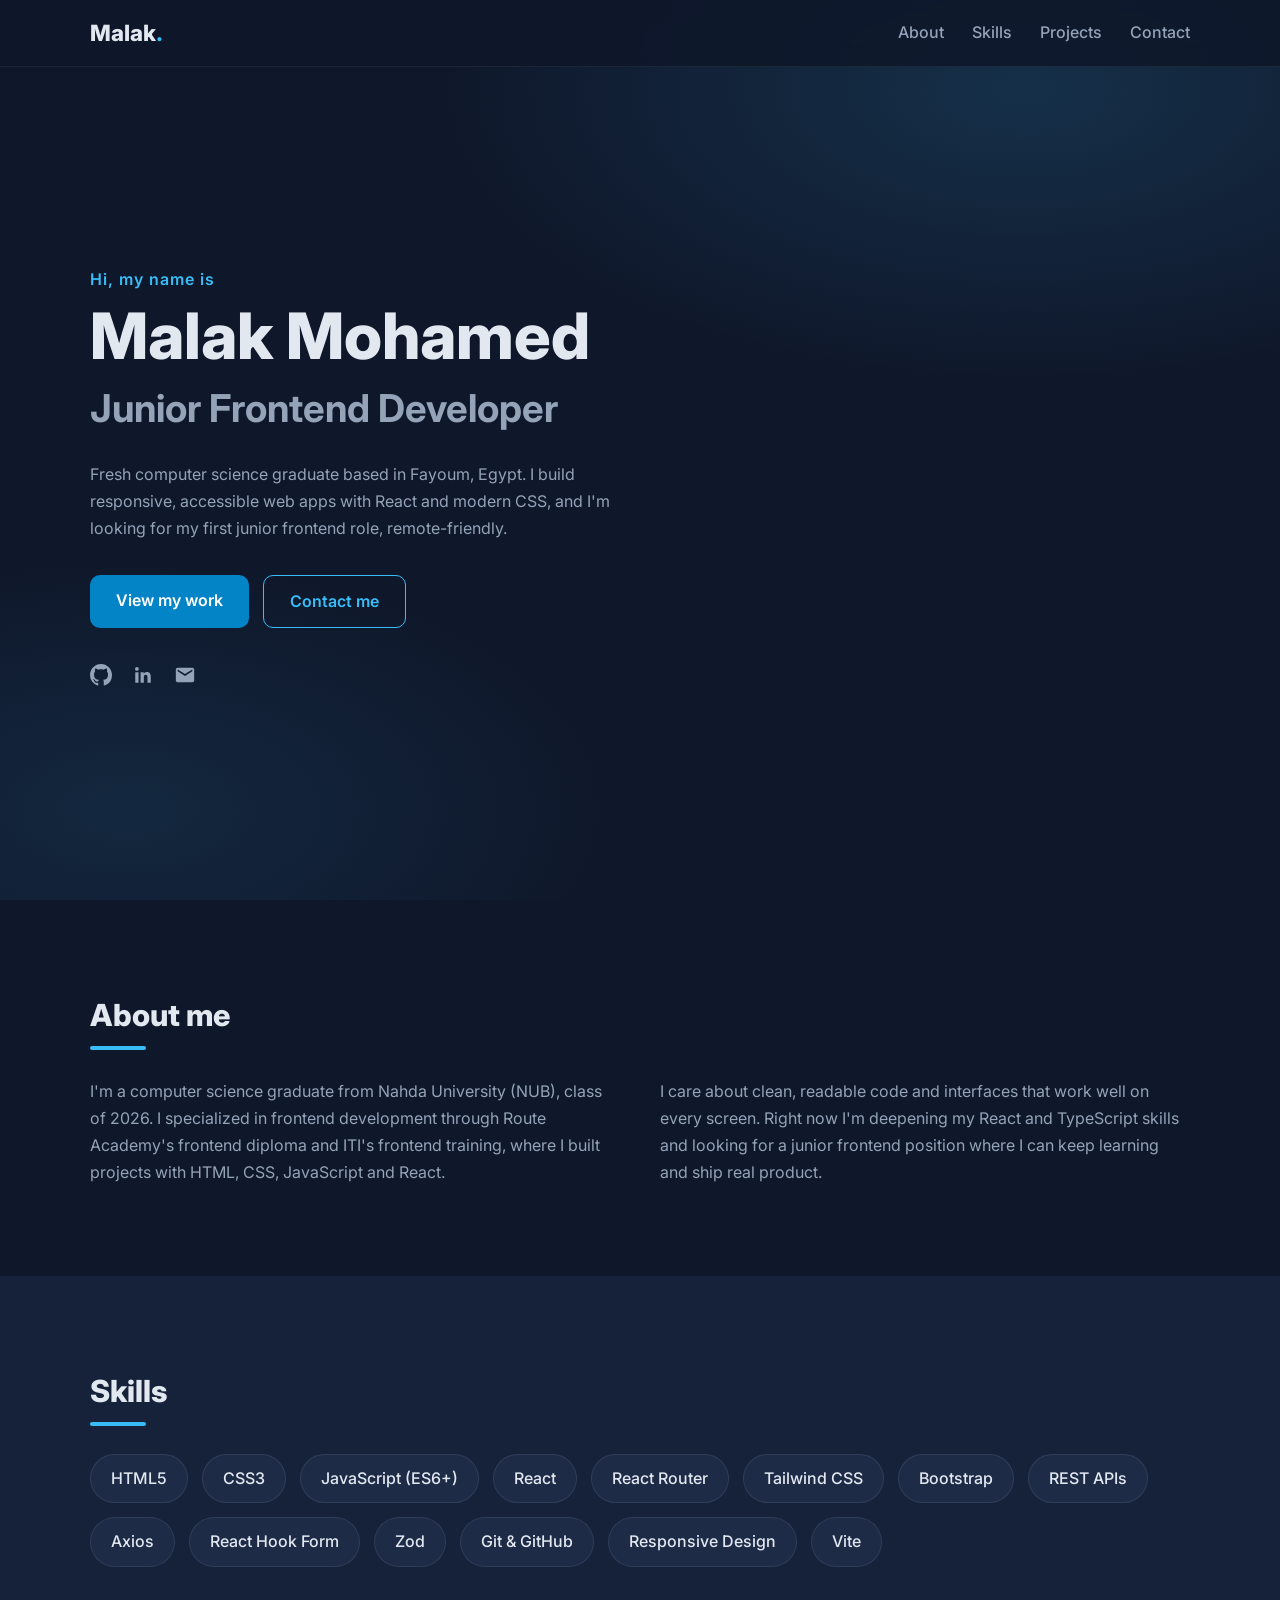
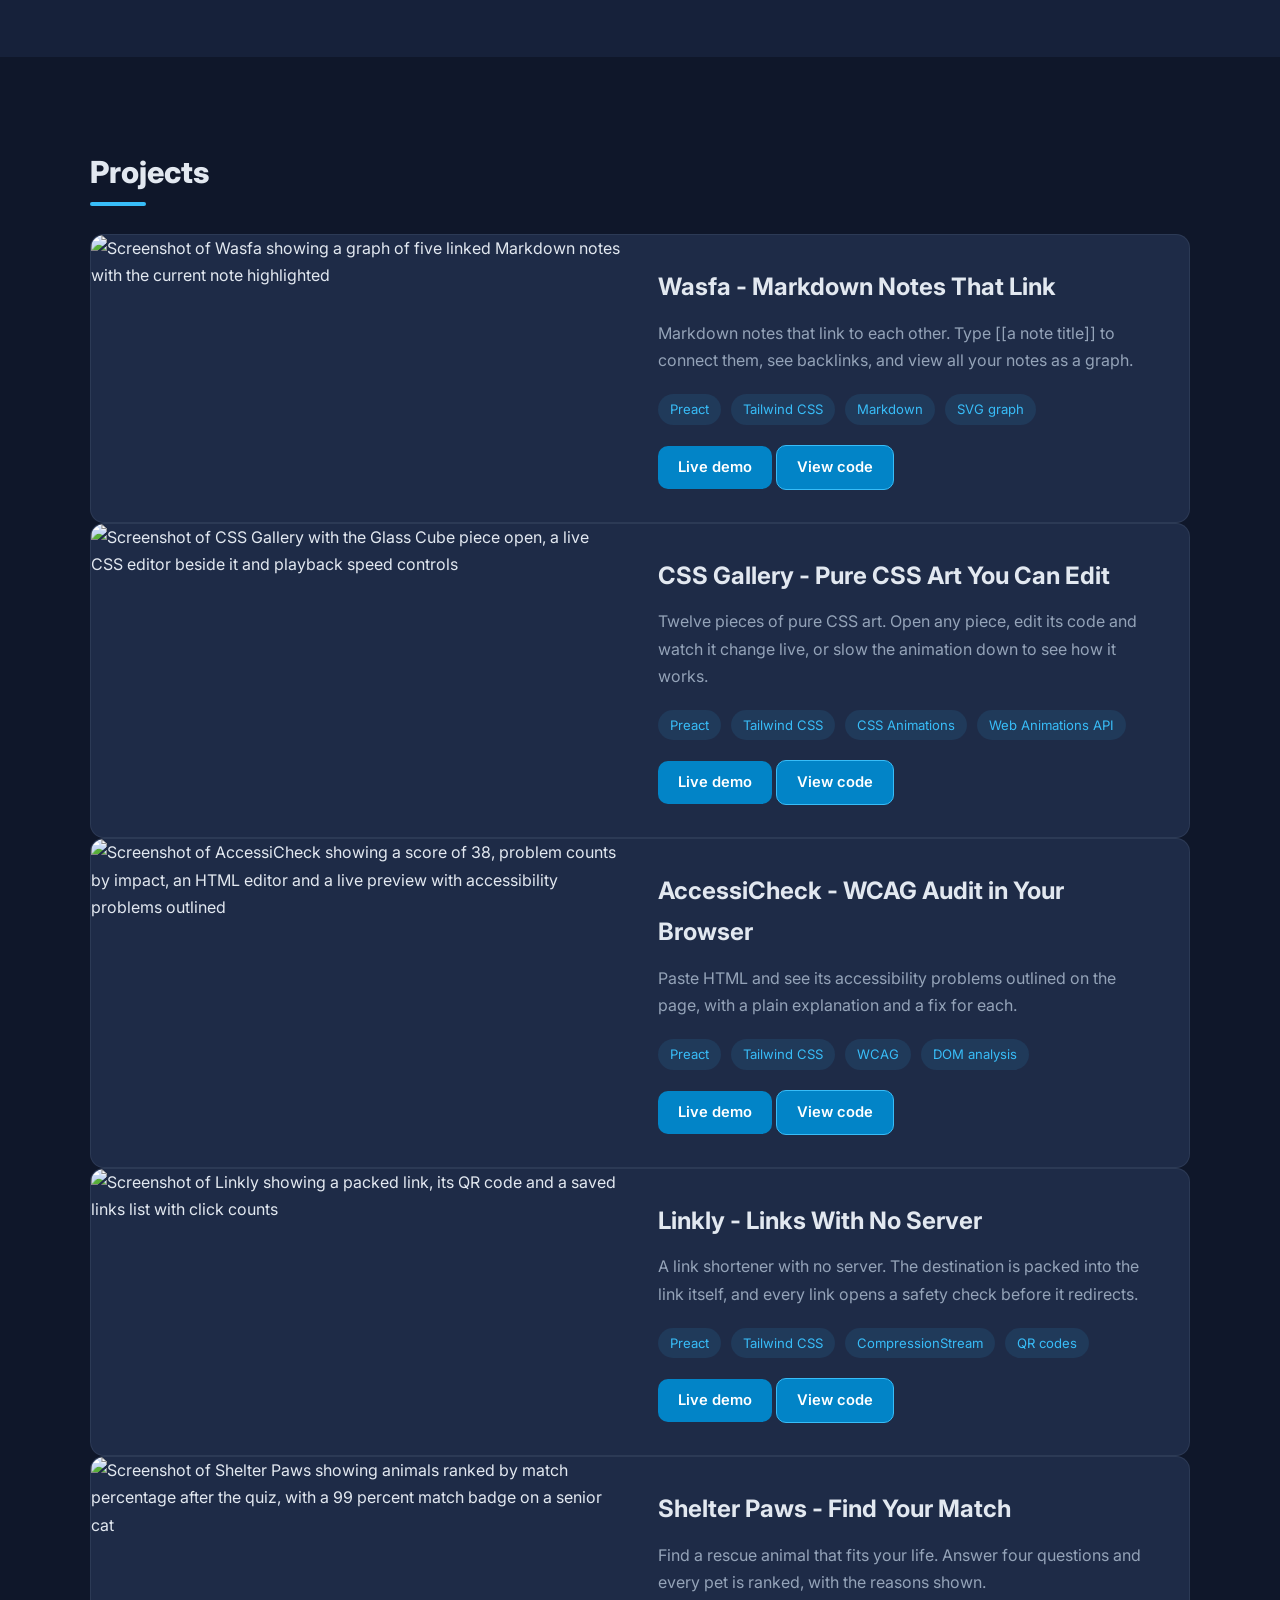
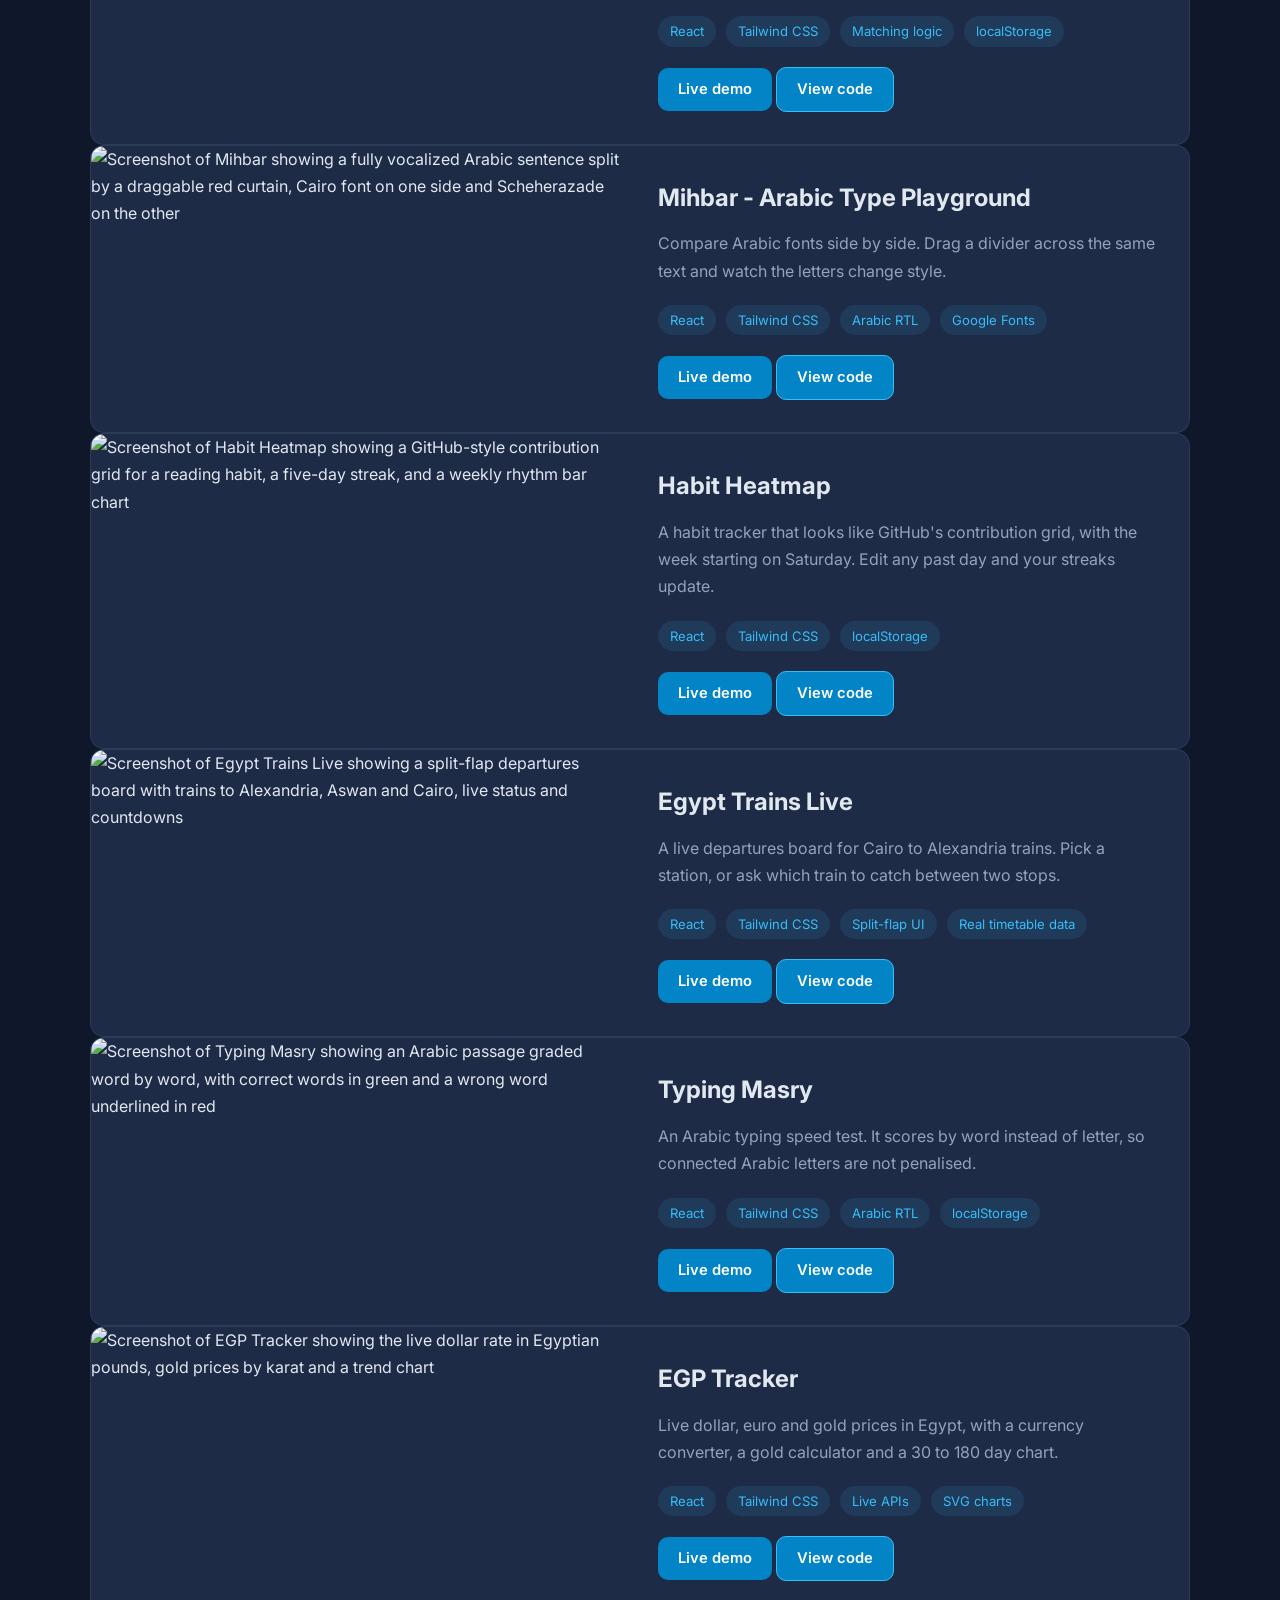
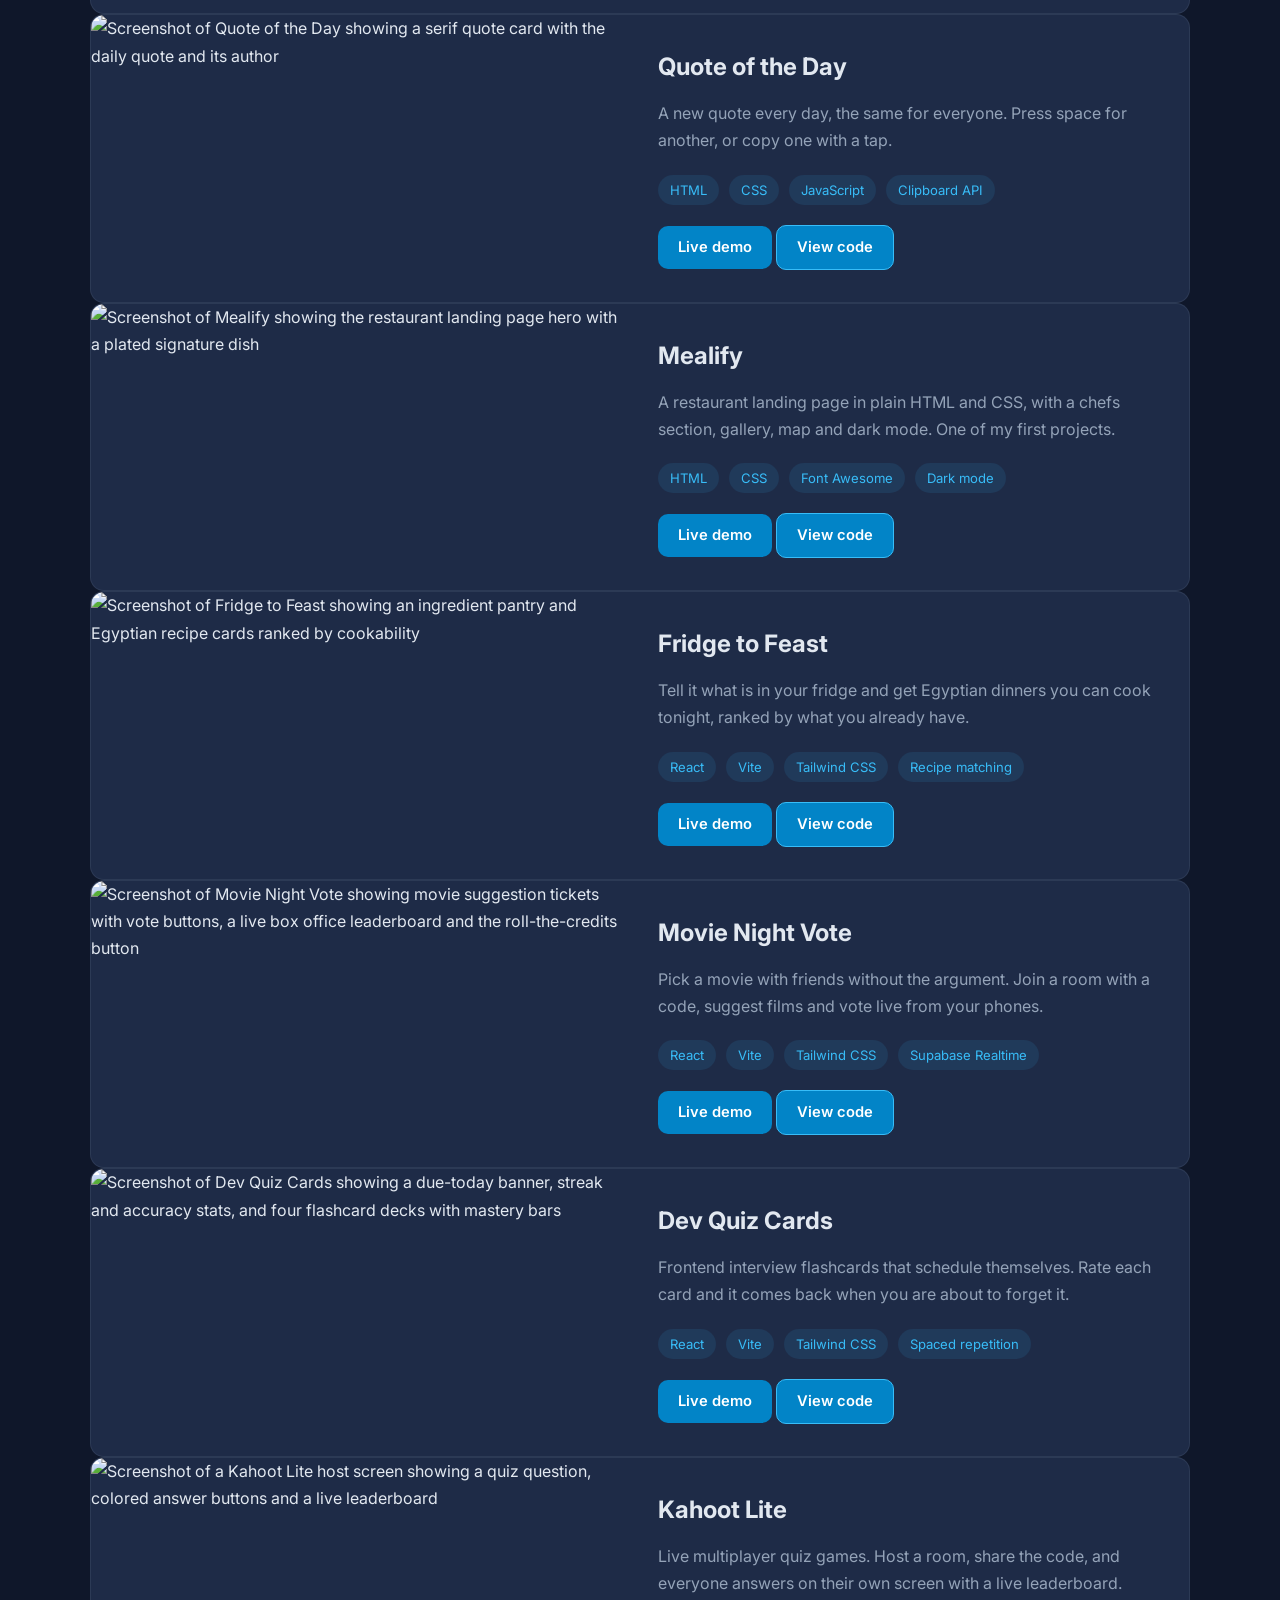
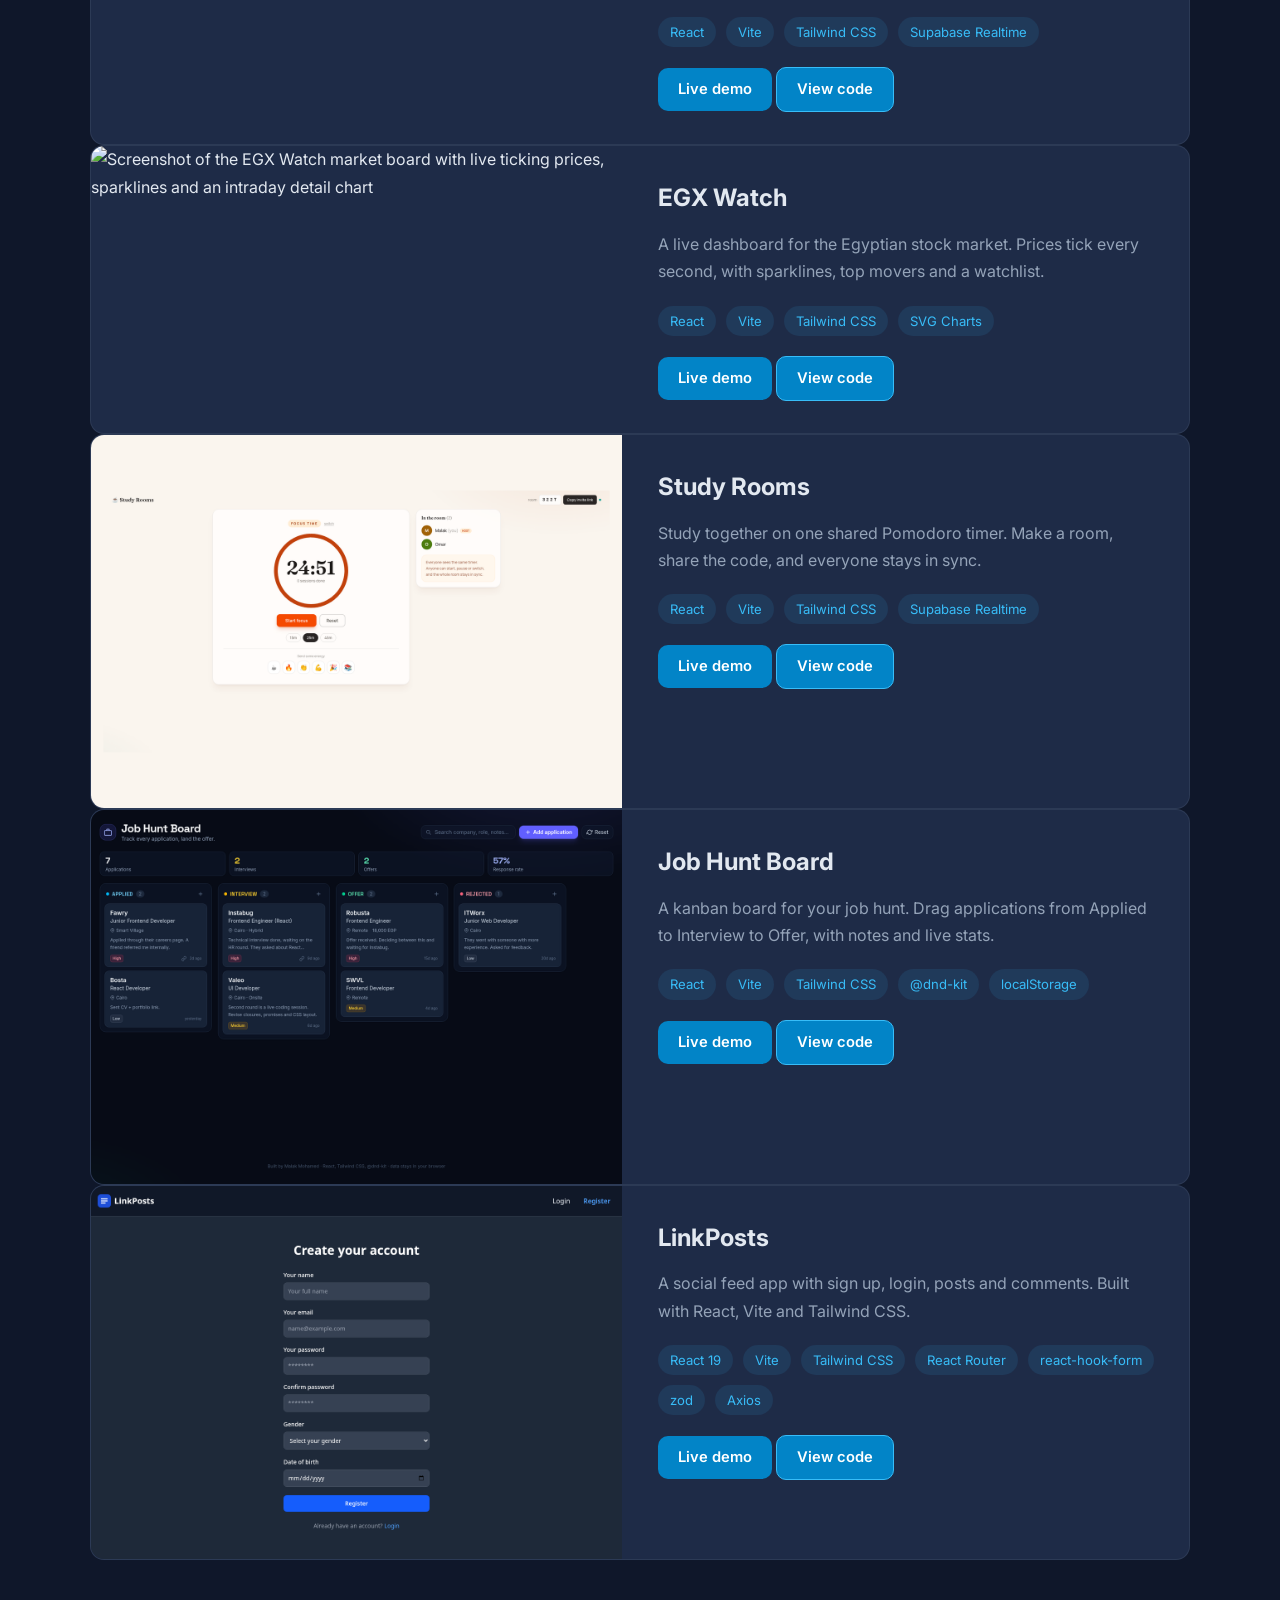
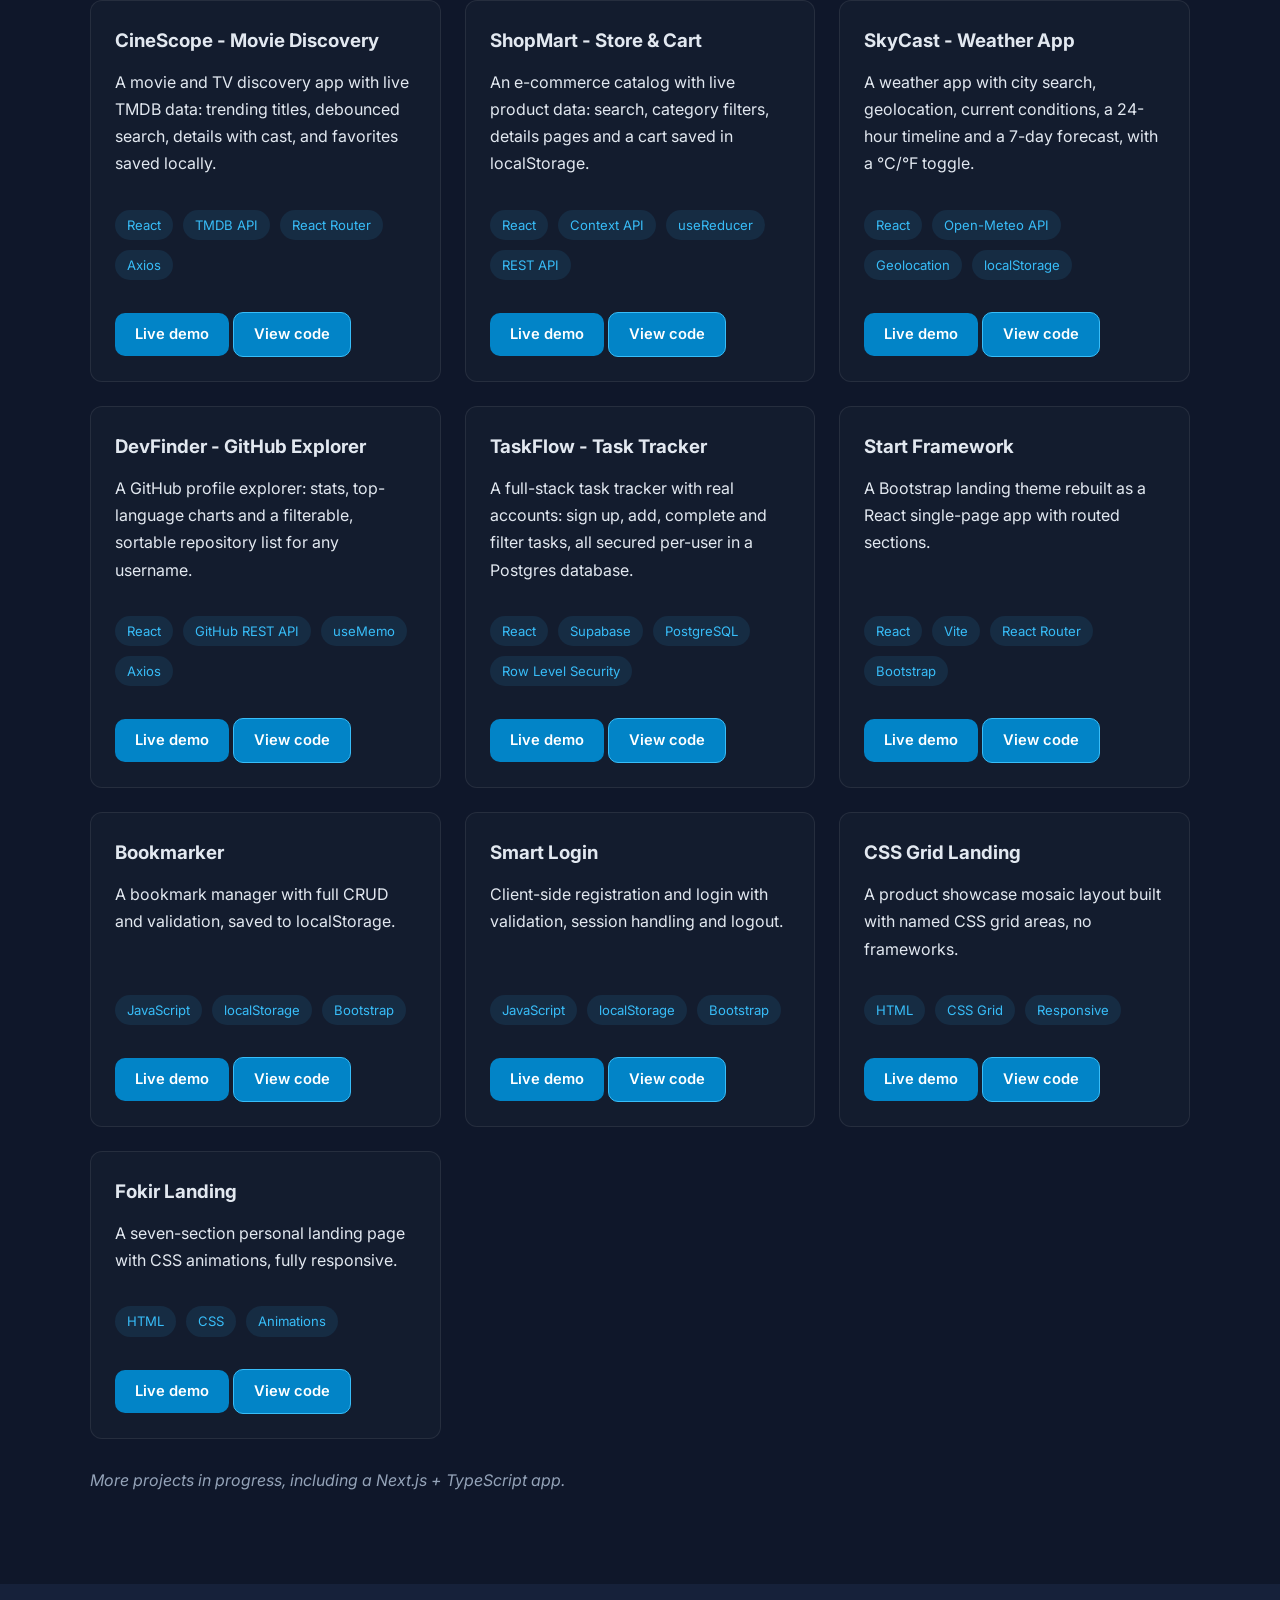
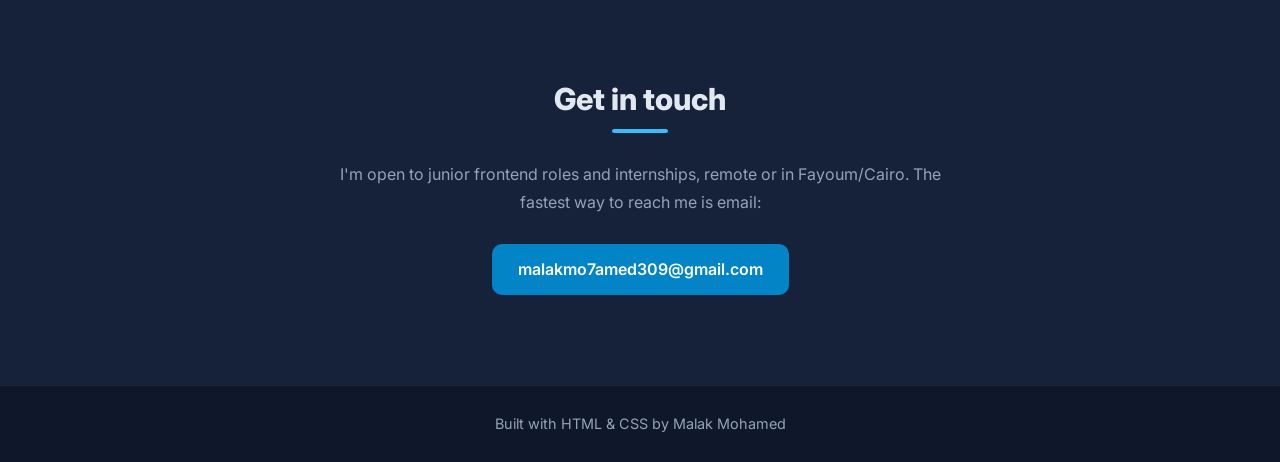
==== index.html @ 0f2fa12a "Update index.html" ====
<!DOCTYPE html>
<html lang="en">
<head>
  <meta charset="UTF-8" />
  <meta name="viewport" content="width=device-width, initial-scale=1.0" />
  <meta name="description" content="Malak Mohamed - Junior Frontend Developer. React, JavaScript, Tailwind CSS. Portfolio and contact." />
  <meta property="og:type" content="website" />
  <meta property="og:site_name" content="Malak Mohamed" />
  <meta property="og:title" content="Malak Mohamed | Junior Frontend Developer" />
  <meta property="og:description" content="Junior Frontend Developer skilled in React, JavaScript and modern CSS. Explore my projects and get in touch." />
  <meta property="og:url" content="https://malakmo7amed309.github.io/" />
  <meta property="og:image" content="https://malakmo7amed309.github.io/og-image.png?v=3" />
  <meta property="og:image:width" content="1200" />
  <meta property="og:image:height" content="630" />
  <meta property="og:image:alt" content="Malak Mohamed, Junior Frontend Developer portfolio" />
  <meta name="twitter:card" content="summary_large_image" />
  <meta name="twitter:title" content="Malak Mohamed | Junior Frontend Developer" />
  <meta name="twitter:description" content="Junior Frontend Developer skilled in React, JavaScript and modern CSS. Explore my projects and get in touch." />
    <meta name="twitter:image" content="https://malakmo7amed309.github.io/og-image.png?v=3" />
  <title>Malak Mohamed | Junior Frontend Developer</title>
  <link rel="preconnect" href="https://fonts.googleapis.com" />
  <link rel="preconnect" href="https://fonts.gstatic.com" crossorigin />
  <link href="https://fonts.googleapis.com/css2?family=Inter:wght@400;500;600;700;800&display=swap" rel="stylesheet" />
  <link rel="stylesheet" href="style.css" />
</head>
<body>

  <nav class="navbar" id="navbar">
    <div class="container nav-inner">
      <a href="#home" class="brand">Malak<span>.</span></a>
      <button class="nav-toggle" id="navToggle" aria-label="Open menu" aria-expanded="false">
        <span></span><span></span><span></span>
      </button>
      <ul class="nav-links" id="navLinks">
        <li><a href="#about">About</a></li>
        <li><a href="#skills">Skills</a></li>
        <li><a href="#projects">Projects</a></li>
        <li><a href="#contact">Contact</a></li>
      </ul>
    </div>
  </nav>

  <header class="hero" id="home">
    <div class="container hero-inner">
      <p class="hero-hi">Hi, my name is</p>
      <h1>Malak Mohamed</h1>
      <h2 class="hero-role">Junior Frontend Developer</h2>
      <p class="hero-text">
        Fresh computer science graduate based in Fayoum, Egypt. I build responsive,
        accessible web apps with React and modern CSS, and I'm looking for my first
        junior frontend role, remote-friendly.
      </p>
      <div class="hero-actions">
        <a href="#projects" class="btn btn-primary">View my work</a>
        <a href="#contact" class="btn btn-outline">Contact me</a>
      </div>
      <div class="hero-social">
        <a href="https://github.com/malakmo7amed309" target="_blank" rel="noopener" aria-label="GitHub">
          <svg viewBox="0 0 16 16" width="22" height="22" fill="currentColor"><path d="M8 0C3.58 0 0 3.58 0 8c0 3.54 2.29 6.53 5.47 7.59.4.07.55-.17.55-.38 0-.19-.01-.82-.01-1.49-2.01.37-2.53-.49-2.69-.94-.09-.23-.48-.94-.82-1.13-.28-.15-.68-.52-.01-.53.63-.01 1.08.58 1.23.82.72 1.21 1.87.87 2.33.66.07-.52.28-.87.51-1.07-1.78-.2-3.64-.89-3.64-3.95 0-.87.31-1.59.82-2.15-.08-.2-.36-1.02.08-2.12 0 0 .67-.21 2.2.82.64-.18 1.32-.27 2-.27s1.36.09 2 .27c1.53-1.04 2.2-.82 2.2-.82.44 1.1.16 1.92.08 2.12.51.56.82 1.27.82 2.15 0 3.07-1.87 3.75-3.65 3.95.29.25.54.73.54 1.48 0 1.07-.01 1.93-.01 2.2 0 .21.15.46.55.38A8.01 8.01 0 0 0 16 8c0-4.42-3.58-8-8-8Z"/></svg>
        </a>
        <a href="https://www.linkedin.com/in/malak-mohamed-3b8533374" target="_blank" rel="noopener" aria-label="LinkedIn">
          <svg viewBox="0 0 24 24" width="22" height="22" fill="currentColor"><path d="M20.45 20.45h-3.55v-5.57c0-1.33-.03-3.04-1.85-3.04-1.85 0-2.14 1.45-2.14 2.94v5.67H9.36V9h3.41v1.56h.05c.47-.9 1.63-1.85 3.36-1.85 3.6 0 4.27 2.37 4.27 5.46v6.28ZM5.34 7.43a2.06 2.06 0 1 1 0-4.12 2.06 2.06 0 0 1 0 4.12ZM7.12 20.45H3.56V9h3.56v11.45Z"/></svg>
        </a>
        <a href="mailto:malakmo7amed309@gmail.com" aria-label="Email">
          <svg viewBox="0 0 24 24" width="22" height="22" fill="currentColor"><path d="M20 4H4a2 2 0 0 0-2 2v12a2 2 0 0 0 2 2h16a2 2 0 0 0 2-2V6a2 2 0 0 0-2-2Zm0 4-8 5-8-5V6l8 5 8-5v2Z"/></svg>
        </a>
      </div>
    </div>
  </header>

  <main>

    <section class="section" id="about">
      <div class="container">
        <h2 class="section-title">About me</h2>
        <div class="about-grid">
          <p>
            I'm a computer science graduate from Nahda University (NUB), class of 2026.
            I specialized in frontend development through Route Academy's frontend diploma
            and ITI's frontend training, where I built projects with HTML, CSS, JavaScript
            and React.
          </p>
          <p>
            I care about clean, readable code and interfaces that work well on every screen.
            Right now I'm deepening my React and TypeScript skills and looking for a junior
            frontend position where I can keep learning and ship real product.
          </p>
        </div>
      </div>
    </section>

    <section class="section section-alt" id="skills">
      <div class="container">
        <h2 class="section-title">Skills</h2>
        <ul class="skills-list">
          <li>HTML5</li>
          <li>CSS3</li>
          <li>JavaScript (ES6+)</li>
          <li>React</li>
          <li>React Router</li>
          <li>Tailwind CSS</li>
          <li>Bootstrap</li>
          <li>REST APIs</li>
          <li>Axios</li>
          <li>React Hook Form</li>
          <li>Zod</li>
          <li>Git &amp; GitHub</li>
          <li>Responsive Design</li>
          <li>Vite</li>
        </ul>
      </div>
    </section>

    <section class="section" id="projects">
      <div class="container">
        <h2 class="section-title">Projects</h2>

        <article class="project-card">
          <div class="project-media">
            <img src="https://malakmo7amed309.github.io/wasfa/screenshot.png" alt="Screenshot of Wasfa showing a graph of five linked Markdown notes with the current note highlighted" />
          </div>
          <div class="project-body">
            <h3>Wasfa - Markdown Notes That Link</h3>
            <p>
              Markdown notes that link to each other. Type [[a note title]] to connect them, see backlinks, and view all your notes as a graph.
            </p>
            <ul class="tag-list">
              <li>Preact</li>
              <li>Tailwind CSS</li>
              <li>Markdown</li>
              <li>SVG graph</li>
            </ul>
            <div class="project-links">
              <a href="https://malakmo7amed309.github.io/wasfa/" target="_blank" rel="noopener" class="btn btn-small">Live demo</a>
              <a href="https://github.com/malakmo7amed309/wasfa" target="_blank" rel="noopener" class="btn btn-small btn-outline">View code</a>
            </div>
          </div>
        </article>

        <article class="project-card">
          <div class="project-media">
            <img src="https://malakmo7amed309.github.io/css-gallery/screenshot.png" alt="Screenshot of CSS Gallery with the Glass Cube piece open, a live CSS editor beside it and playback speed controls" />
          </div>
          <div class="project-body">
            <h3>CSS Gallery - Pure CSS Art You Can Edit</h3>
            <p>
              Twelve pieces of pure CSS art. Open any piece, edit its code and watch it change live, or slow the animation down to see how it works.
            </p>
            <ul class="tag-list">
              <li>Preact</li>
              <li>Tailwind CSS</li>
              <li>CSS Animations</li>
              <li>Web Animations API</li>
            </ul>
            <div class="project-links">
              <a href="https://malakmo7amed309.github.io/css-gallery/" target="_blank" rel="noopener" class="btn btn-small">Live demo</a>
              <a href="https://github.com/malakmo7amed309/css-gallery" target="_blank" rel="noopener" class="btn btn-small btn-outline">View code</a>
            </div>
          </div>
        </article>

        <article class="project-card">
          <div class="project-media">
            <img src="https://malakmo7amed309.github.io/accessicheck/screenshot.png" alt="Screenshot of AccessiCheck showing a score of 38, problem counts by impact, an HTML editor and a live preview with accessibility problems outlined" />
          </div>
          <div class="project-body">
            <h3>AccessiCheck - WCAG Audit in Your Browser</h3>
            <p>
              Paste HTML and see its accessibility problems outlined on the page, with a plain explanation and a fix for each.
            </p>
            <ul class="tag-list">
              <li>Preact</li>
              <li>Tailwind CSS</li>
              <li>WCAG</li>
              <li>DOM analysis</li>
            </ul>
            <div class="project-links">
              <a href="https://malakmo7amed309.github.io/accessicheck/" target="_blank" rel="noopener" class="btn btn-small">Live demo</a>
              <a href="https://github.com/malakmo7amed309/accessicheck" target="_blank" rel="noopener" class="btn btn-small btn-outline">View code</a>
            </div>
          </div>
        </article>

        <article class="project-card">
          <div class="project-media">
            <img src="https://malakmo7amed309.github.io/linkly/screenshot.png" alt="Screenshot of Linkly showing a packed link, its QR code and a saved links list with click counts" />
          </div>
          <div class="project-body">
            <h3>Linkly - Links With No Server</h3>
            <p>
              A link shortener with no server. The destination is packed into the link itself, and every link opens a safety check before it redirects.
            </p>
            <ul class="tag-list">
              <li>Preact</li>
              <li>Tailwind CSS</li>
              <li>CompressionStream</li>
              <li>QR codes</li>
            </ul>
            <div class="project-links">
              <a href="https://malakmo7amed309.github.io/linkly/" target="_blank" rel="noopener" class="btn btn-small">Live demo</a>
              <a href="https://github.com/malakmo7amed309/linkly" target="_blank" rel="noopener" class="btn btn-small btn-outline">View code</a>
            </div>
          </div>
        </article>

        <article class="project-card">
          <div class="project-media">
            <img src="https://malakmo7amed309.github.io/shelter-paws/screenshot.png" alt="Screenshot of Shelter Paws showing animals ranked by match percentage after the quiz, with a 99 percent match badge on a senior cat" />
          </div>
          <div class="project-body">
            <h3>Shelter Paws - Find Your Match</h3>
            <p>
              Find a rescue animal that fits your life. Answer four questions and every pet is ranked, with the reasons shown.
            </p>
            <ul class="tag-list">
              <li>React</li>
              <li>Tailwind CSS</li>
              <li>Matching logic</li>
              <li>localStorage</li>
            </ul>
            <div class="project-links">
              <a href="https://malakmo7amed309.github.io/shelter-paws/" target="_blank" rel="noopener" class="btn btn-small">Live demo</a>
              <a href="https://github.com/malakmo7amed309/shelter-paws" target="_blank" rel="noopener" class="btn btn-small btn-outline">View code</a>
            </div>
          </div>
        </article>

        <article class="project-card">
          <div class="project-media">
            <img src="https://malakmo7amed309.github.io/arabic-type-playground/screenshot.png" alt="Screenshot of Mihbar showing a fully vocalized Arabic sentence split by a draggable red curtain, Cairo font on one side and Scheherazade on the other" />
          </div>
          <div class="project-body">
            <h3>Mihbar - Arabic Type Playground</h3>
            <p>
              Compare Arabic fonts side by side. Drag a divider across the same text and watch the letters change style.
            </p>
            <ul class="tag-list">
              <li>React</li>
              <li>Tailwind CSS</li>
              <li>Arabic RTL</li>
              <li>Google Fonts</li>
            </ul>
            <div class="project-links">
              <a href="https://malakmo7amed309.github.io/arabic-type-playground/" target="_blank" rel="noopener" class="btn btn-small">Live demo</a>
              <a href="https://github.com/malakmo7amed309/arabic-type-playground" target="_blank" rel="noopener" class="btn btn-small btn-outline">View code</a>
            </div>
          </div>
        </article>

        <article class="project-card">
          <div class="project-media">
            <img src="https://malakmo7amed309.github.io/habit-heatmap/screenshot.png" alt="Screenshot of Habit Heatmap showing a GitHub-style contribution grid for a reading habit, a five-day streak, and a weekly rhythm bar chart" />
          </div>
          <div class="project-body">
            <h3>Habit Heatmap</h3>
            <p>
              A habit tracker that looks like GitHub's contribution grid, with the week starting on Saturday. Edit any past day and your streaks update.
            </p>
            <ul class="tag-list">
              <li>React</li>
              <li>Tailwind CSS</li>
              <li>localStorage</li>
            </ul>
            <div class="project-links">
              <a href="https://malakmo7amed309.github.io/habit-heatmap/" target="_blank" rel="noopener" class="btn btn-small">Live demo</a>
              <a href="https://github.com/malakmo7amed309/habit-heatmap" target="_blank" rel="noopener" class="btn btn-small btn-outline">View code</a>
            </div>
          </div>
        </article>

        <article class="project-card">
          <div class="project-media">
            <img src="https://malakmo7amed309.github.io/egypt-trains/screenshot.png" alt="Screenshot of Egypt Trains Live showing a split-flap departures board with trains to Alexandria, Aswan and Cairo, live status and countdowns" />
          </div>
          <div class="project-body">
            <h3>Egypt Trains Live</h3>
            <p>
              A live departures board for Cairo to Alexandria trains. Pick a station, or ask which train to catch between two stops.
            </p>
            <ul class="tag-list">
              <li>React</li>
              <li>Tailwind CSS</li>
              <li>Split-flap UI</li>
              <li>Real timetable data</li>
            </ul>
            <div class="project-links">
              <a href="https://malakmo7amed309.github.io/egypt-trains/" target="_blank" rel="noopener" class="btn btn-small">Live demo</a>
              <a href="https://github.com/malakmo7amed309/egypt-trains" target="_blank" rel="noopener" class="btn btn-small btn-outline">View code</a>
            </div>
          </div>
        </article>

        <article class="project-card">
          <div class="project-media">
            <img src="https://malakmo7amed309.github.io/typing-masry/screenshot.png" alt="Screenshot of Typing Masry showing an Arabic passage graded word by word, with correct words in green and a wrong word underlined in red" />
          </div>
          <div class="project-body">
            <h3>Typing Masry</h3>
            <p>
              An Arabic typing speed test. It scores by word instead of letter, so connected Arabic letters are not penalised.
            </p>
            <ul class="tag-list">
              <li>React</li>
              <li>Tailwind CSS</li>
              <li>Arabic RTL</li>
              <li>localStorage</li>
            </ul>
            <div class="project-links">
              <a href="https://malakmo7amed309.github.io/typing-masry/" target="_blank" rel="noopener" class="btn btn-small">Live demo</a>
              <a href="https://github.com/malakmo7amed309/typing-masry" target="_blank" rel="noopener" class="btn btn-small btn-outline">View code</a>
            </div>
          </div>
        </article>

        <article class="project-card">
          <div class="project-media">
            <img src="https://malakmo7amed309.github.io/egp-tracker/screenshot.png" alt="Screenshot of EGP Tracker showing the live dollar rate in Egyptian pounds, gold prices by karat and a trend chart" />
          </div>
          <div class="project-body">
            <h3>EGP Tracker</h3>
            <p>
              Live dollar, euro and gold prices in Egypt, with a currency converter, a gold calculator and a 30 to 180 day chart.
            </p>
            <ul class="tag-list">
              <li>React</li>
              <li>Tailwind CSS</li>
              <li>Live APIs</li>
              <li>SVG charts</li>
            </ul>
            <div class="project-links">
              <a href="https://malakmo7amed309.github.io/egp-tracker/" target="_blank" rel="noopener" class="btn btn-small">Live demo</a>
              <a href="https://github.com/malakmo7amed309/egp-tracker" target="_blank" rel="noopener" class="btn btn-small btn-outline">View code</a>
            </div>
          </div>
        </article>

        <article class="project-card">
          <div class="project-media">
            <img src="https://malakmo7amed309.github.io/quote-of-the-day/screenshot.png" alt="Screenshot of Quote of the Day showing a serif quote card with the daily quote and its author" />
          </div>
          <div class="project-body">
            <h3>Quote of the Day</h3>
            <p>
              A new quote every day, the same for everyone. Press space for another, or copy one with a tap.
            </p>
            <ul class="tag-list">
              <li>HTML</li>
              <li>CSS</li>
              <li>JavaScript</li>
              <li>Clipboard API</li>
            </ul>
            <div class="project-links">
              <a href="https://malakmo7amed309.github.io/quote-of-the-day/" target="_blank" rel="noopener" class="btn btn-small">Live demo</a>
              <a href="https://github.com/malakmo7amed309/quote-of-the-day" target="_blank" rel="noopener" class="btn btn-small btn-outline">View code</a>
            </div>
          </div>
        </article>

        <article class="project-card">
          <div class="project-media">
            <img src="https://malakmo7amed309.github.io/mealify/screenshot.png" alt="Screenshot of Mealify showing the restaurant landing page hero with a plated signature dish" />
          </div>
          <div class="project-body">
            <h3>Mealify</h3>
            <p>
              A restaurant landing page in plain HTML and CSS, with a chefs section, gallery, map and dark mode. One of my first projects.
            </p>
            <ul class="tag-list">
              <li>HTML</li>
              <li>CSS</li>
              <li>Font Awesome</li>
              <li>Dark mode</li>
            </ul>
            <div class="project-links">
              <a href="https://malakmo7amed309.github.io/mealify/" target="_blank" rel="noopener" class="btn btn-small">Live demo</a>
              <a href="https://github.com/malakmo7amed309/mealify" target="_blank" rel="noopener" class="btn btn-small btn-outline">View code</a>
            </div>
          </div>
        </article>

        <article class="project-card">
          <div class="project-media">
            <img src="https://malakmo7amed309.github.io/fridge-to-feast/screenshot.png" alt="Screenshot of Fridge to Feast showing an ingredient pantry and Egyptian recipe cards ranked by cookability" />
          </div>
          <div class="project-body">
            <h3>Fridge to Feast</h3>
            <p>
              Tell it what is in your fridge and get Egyptian dinners you can cook tonight, ranked by what you already have.
            </p>
            <ul class="tag-list">
              <li>React</li>
              <li>Vite</li>
              <li>Tailwind CSS</li>
              <li>Recipe matching</li>
            </ul>
            <div class="project-links">
              <a href="https://malakmo7amed309.github.io/fridge-to-feast/" target="_blank" rel="noopener" class="btn btn-small">Live demo</a>
              <a href="https://github.com/malakmo7amed309/fridge-to-feast" target="_blank" rel="noopener" class="btn btn-small btn-outline">View code</a>
            </div>
          </div>
        </article>

        <article class="project-card">
          <div class="project-media">
            <img src="https://malakmo7amed309.github.io/movie-night-vote/screenshot.png" alt="Screenshot of Movie Night Vote showing movie suggestion tickets with vote buttons, a live box office leaderboard and the roll-the-credits button" />
          </div>
          <div class="project-body">
            <h3>Movie Night Vote</h3>
            <p>
              Pick a movie with friends without the argument. Join a room with a code, suggest films and vote live from your phones.
            </p>
            <ul class="tag-list">
              <li>React</li>
              <li>Vite</li>
              <li>Tailwind CSS</li>
              <li>Supabase Realtime</li>
            </ul>
            <div class="project-links">
              <a href="https://malakmo7amed309.github.io/movie-night-vote/" target="_blank" rel="noopener" class="btn btn-small">Live demo</a>
              <a href="https://github.com/malakmo7amed309/movie-night-vote" target="_blank" rel="noopener" class="btn btn-small btn-outline">View code</a>
            </div>
          </div>
        </article>

        <article class="project-card">
          <div class="project-media">
            <img src="https://malakmo7amed309.github.io/dev-quiz-cards/screenshot.png" alt="Screenshot of Dev Quiz Cards showing a due-today banner, streak and accuracy stats, and four flashcard decks with mastery bars" />
          </div>
          <div class="project-body">
            <h3>Dev Quiz Cards</h3>
            <p>
              Frontend interview flashcards that schedule themselves. Rate each card and it comes back when you are about to forget it.
            </p>
            <ul class="tag-list">
              <li>React</li>
              <li>Vite</li>
              <li>Tailwind CSS</li>
              <li>Spaced repetition</li>
            </ul>
            <div class="project-links">
              <a href="https://malakmo7amed309.github.io/dev-quiz-cards/" target="_blank" rel="noopener" class="btn btn-small">Live demo</a>
              <a href="https://github.com/malakmo7amed309/dev-quiz-cards" target="_blank" rel="noopener" class="btn btn-small btn-outline">View code</a>
            </div>
          </div>
        </article>

        <article class="project-card">
          <div class="project-media">
            <img src="https://malakmo7amed309.github.io/kahoot-lite/screenshot.png" alt="Screenshot of a Kahoot Lite host screen showing a quiz question, colored answer buttons and a live leaderboard" />
          </div>
          <div class="project-body">
            <h3>Kahoot Lite</h3>
            <p>
              Live multiplayer quiz games. Host a room, share the code, and everyone answers on their own screen with a live leaderboard.
            </p>
            <ul class="tag-list">
              <li>React</li>
              <li>Vite</li>
              <li>Tailwind CSS</li>
              <li>Supabase Realtime</li>
            </ul>
            <div class="project-links">
              <a href="https://malakmo7amed309.github.io/kahoot-lite/" target="_blank" rel="noopener" class="btn btn-small">Live demo</a>
              <a href="https://github.com/malakmo7amed309/kahoot-lite" target="_blank" rel="noopener" class="btn btn-small btn-outline">View code</a>
            </div>
          </div>
        </article>

        <article class="project-card">
          <div class="project-media">
            <img src="https://malakmo7amed309.github.io/egx-watch/screenshot.png" alt="Screenshot of the EGX Watch market board with live ticking prices, sparklines and an intraday detail chart" />
          </div>
          <div class="project-body">
            <h3>EGX Watch</h3>
            <p>
              A live dashboard for the Egyptian stock market. Prices tick every second, with sparklines, top movers and a watchlist.
            </p>
            <ul class="tag-list">
              <li>React</li>
              <li>Vite</li>
              <li>Tailwind CSS</li>
              <li>SVG Charts</li>
            </ul>
            <div class="project-links">
              <a href="https://malakmo7amed309.github.io/egx-watch/" target="_blank" rel="noopener" class="btn btn-small">Live demo</a>
              <a href="https://github.com/malakmo7amed309/egx-watch" target="_blank" rel="noopener" class="btn btn-small btn-outline">View code</a>
            </div>
          </div>
        </article>

        <article class="project-card">
          <div class="project-media">
            <img src="assets/study-rooms.png" alt="Screenshot of a Study Rooms Pomodoro session with two people synced in the room" />
          </div>
          <div class="project-body">
            <h3>Study Rooms</h3>
            <p>
              Study together on one shared Pomodoro timer. Make a room, share the code, and everyone stays in sync.
            </p>
            <ul class="tag-list">
              <li>React</li>
              <li>Vite</li>
              <li>Tailwind CSS</li>
              <li>Supabase Realtime</li>
            </ul>
            <div class="project-links">
              <a href="https://malakmo7amed309.github.io/study-rooms/" target="_blank" rel="noopener" class="btn btn-small">Live demo</a>
              <a href="https://github.com/malakmo7amed309/study-rooms" target="_blank" rel="noopener" class="btn btn-small btn-outline">View code</a>
            </div>
          </div>
        </article>


        <article class="project-card">
          <div class="project-media">
            <img src="assets/job-hunt-board.png" alt="Screenshot of the Job Hunt Board kanban app" />
          </div>
          <div class="project-body">
            <h3>Job Hunt Board</h3>
            <p>
              A kanban board for your job hunt. Drag applications from Applied to Interview to Offer, with notes and live stats.
            </p>
            <ul class="tag-list">
              <li>React</li>
              <li>Vite</li>
              <li>Tailwind CSS</li>
              <li>@dnd-kit</li>
              <li>localStorage</li>
            </ul>
            <div class="project-links">
              <a href="https://malakmo7amed309.github.io/job-hunt-board/" target="_blank" rel="noopener" class="btn btn-small">Live demo</a>
              <a href="https://github.com/malakmo7amed309/job-hunt-board" target="_blank" rel="noopener" class="btn btn-small btn-outline">View code</a>
            </div>
          </div>
        </article>

        <article class="project-card">
          <div class="project-media">
            <img src="assets/linkposts.png" alt="Screenshot of the LinkPosts registration page" />
          </div>
          <div class="project-body">
            <h3>LinkPosts</h3>
            <p>
              A social feed app with sign up, login, posts and comments. Built with React, Vite and Tailwind CSS.
            </p>
            <ul class="tag-list">
              <li>React 19</li>
              <li>Vite</li>
              <li>Tailwind CSS</li>
              <li>React Router</li>
              <li>react-hook-form</li>
              <li>zod</li>
              <li>Axios</li>
            </ul>
            <div class="project-links">
              <a href="https://malakmo7amed309.github.io/LinkPosts/" target="_blank" rel="noopener" class="btn btn-small">Live demo</a>
              <a href="https://github.com/malakmo7amed309/LinkPosts" target="_blank" rel="noopener" class="btn btn-small btn-outline">View code</a>
            </div>
          </div>
        </article>

        <div class="mini-grid">
          <article class="mini-card">
            <h3>CineScope - Movie Discovery</h3>
            <p>A movie and TV discovery app with live TMDB data: trending titles, debounced search, details with cast, and favorites saved locally.</p>
            <ul class="tag-list"><li>React</li><li>TMDB API</li><li>React Router</li><li>Axios</li></ul>
            <div class="project-links">
              <a href="https://malakmo7amed309.github.io/movie-app/" target="_blank" rel="noopener" class="btn btn-small">Live demo</a>
              <a href="https://github.com/malakmo7amed309/movie-app" target="_blank" rel="noopener" class="btn btn-small btn-outline">View code</a>
            </div>
          </article>
          <article class="mini-card">
            <h3>ShopMart - Store &amp; Cart</h3>
            <p>An e-commerce catalog with live product data: search, category filters, details pages and a cart saved in localStorage.</p>
            <ul class="tag-list"><li>React</li><li>Context API</li><li>useReducer</li><li>REST API</li></ul>
            <div class="project-links">
              <a href="https://malakmo7amed309.github.io/shop-app/" target="_blank" rel="noopener" class="btn btn-small">Live demo</a>
              <a href="https://github.com/malakmo7amed309/shop-app" target="_blank" rel="noopener" class="btn btn-small btn-outline">View code</a>
            </div>
          </article>
          <article class="mini-card">
            <h3>SkyCast - Weather App</h3>
            <p>A weather app with city search, geolocation, current conditions, a 24-hour timeline and a 7-day forecast, with a °C/°F toggle.</p>
            <ul class="tag-list"><li>React</li><li>Open-Meteo API</li><li>Geolocation</li><li>localStorage</li></ul>
            <div class="project-links">
              <a href="https://malakmo7amed309.github.io/weather-app/" target="_blank" rel="noopener" class="btn btn-small">Live demo</a>
              <a href="https://github.com/malakmo7amed309/weather-app" target="_blank" rel="noopener" class="btn btn-small btn-outline">View code</a>
            </div>
          </article>
          <article class="mini-card">
            <h3>DevFinder - GitHub Explorer</h3>
            <p>A GitHub profile explorer: stats, top-language charts and a filterable, sortable repository list for any username.</p>
            <ul class="tag-list"><li>React</li><li>GitHub REST API</li><li>useMemo</li><li>Axios</li></ul>
            <div class="project-links">
              <a href="https://malakmo7amed309.github.io/github-explorer/" target="_blank" rel="noopener" class="btn btn-small">Live demo</a>
              <a href="https://github.com/malakmo7amed309/github-explorer" target="_blank" rel="noopener" class="btn btn-small btn-outline">View code</a>
            </div>
          </article>
          <article class="mini-card">
            <h3>TaskFlow - Task Tracker</h3>
            <p>A full-stack task tracker with real accounts: sign up, add, complete and filter tasks, all secured per-user in a Postgres database.</p>
            <ul class="tag-list"><li>React</li><li>Supabase</li><li>PostgreSQL</li><li>Row Level Security</li></ul>
            <div class="project-links">
              <a href="https://malakmo7amed309.github.io/task-tracker/" target="_blank" rel="noopener" class="btn btn-small">Live demo</a>
              <a href="https://github.com/malakmo7amed309/task-tracker" target="_blank" rel="noopener" class="btn btn-small btn-outline">View code</a>
            </div>
          </article>
          <article class="mini-card">
            <h3>Start Framework</h3>
            <p>A Bootstrap landing theme rebuilt as a React single-page app with routed sections.</p>
            <ul class="tag-list"><li>React</li><li>Vite</li><li>React Router</li><li>Bootstrap</li></ul>
            <div class="project-links">
              <a href="https://malakmo7amed309.github.io/start-framework/" target="_blank" rel="noopener" class="btn btn-small">Live demo</a>
              <a href="https://github.com/malakmo7amed309/start-framework" target="_blank" rel="noopener" class="btn btn-small btn-outline">View code</a>
            </div>
          </article>
          <article class="mini-card">
            <h3>Bookmarker</h3>
            <p>A bookmark manager with full CRUD and validation, saved to localStorage.</p>
            <ul class="tag-list"><li>JavaScript</li><li>localStorage</li><li>Bootstrap</li></ul>
            <div class="project-links">
              <a href="https://malakmo7amed309.github.io/bookmarker/" target="_blank" rel="noopener" class="btn btn-small">Live demo</a>
              <a href="https://github.com/malakmo7amed309/bookmarker" target="_blank" rel="noopener" class="btn btn-small btn-outline">View code</a>
            </div>
          </article>
          <article class="mini-card">
            <h3>Smart Login</h3>
            <p>Client-side registration and login with validation, session handling and logout.</p>
            <ul class="tag-list"><li>JavaScript</li><li>localStorage</li><li>Bootstrap</li></ul>
            <div class="project-links">
              <a href="https://malakmo7amed309.github.io/smart-login/" target="_blank" rel="noopener" class="btn btn-small">Live demo</a>
              <a href="https://github.com/malakmo7amed309/smart-login" target="_blank" rel="noopener" class="btn btn-small btn-outline">View code</a>
            </div>
          </article>
          <article class="mini-card">
            <h3>CSS Grid Landing</h3>
            <p>A product showcase mosaic layout built with named CSS grid areas, no frameworks.</p>
            <ul class="tag-list"><li>HTML</li><li>CSS Grid</li><li>Responsive</li></ul>
            <div class="project-links">
              <a href="https://malakmo7amed309.github.io/css-grid-landing/" target="_blank" rel="noopener" class="btn btn-small">Live demo</a>
              <a href="https://github.com/malakmo7amed309/css-grid-landing" target="_blank" rel="noopener" class="btn btn-small btn-outline">View code</a>
            </div>
          </article>
          <article class="mini-card">
            <h3>Fokir Landing</h3>
            <p>A seven-section personal landing page with CSS animations, fully responsive.</p>
            <ul class="tag-list"><li>HTML</li><li>CSS</li><li>Animations</li></ul>
            <div class="project-links">
              <a href="https://malakmo7amed309.github.io/fokir-landing/" target="_blank" rel="noopener" class="btn btn-small">Live demo</a>
              <a href="https://github.com/malakmo7amed309/fokir-landing" target="_blank" rel="noopener" class="btn btn-small btn-outline">View code</a>
            </div>
          </article>
        </div>

        <p class="more-soon">More projects in progress, including a Next.js + TypeScript app.</p>
      </div>
    </section>

    <section class="section section-alt" id="contact">
      <div class="container contact-inner">
        <h2 class="section-title">Get in touch</h2>
        <p>
          I'm open to junior frontend roles and internships, remote or in Fayoum/Cairo.
          The fastest way to reach me is email:
        </p>
        <a href="mailto:malakmo7amed309@gmail.com" class="btn btn-primary">malakmo7amed309@gmail.com</a>
      </div>
    </section>

  </main>

  <footer class="footer">
    <div class="container">
      <p>Built with HTML &amp; CSS by Malak Mohamed</p>
    </div>
  </footer>

  <script src="main.js"></script>
</body>
</html>
---- style.css ----
:root {
  --bg: #0f172a;
  --bg-alt: #16213a;
  --card: #1e2b47;
  --text: #e2e8f0;
  --muted: #94a3b8;
  --accent: #38bdf8;
  --accent-dark: #0284c7;
  --radius: 14px;
}

* {
  margin: 0;
  padding: 0;
  box-sizing: border-box;
}

html {
  scroll-behavior: smooth;
}

body {
  font-family: 'Inter', system-ui, sans-serif;
  background: var(--bg);
  color: var(--text);
  line-height: 1.7;
}

.container {
  width: min(1100px, 92%);
  margin-inline: auto;
}

img {
  max-width: 100%;
  display: block;
}

a {
  color: var(--accent);
  text-decoration: none;
}

/* Navbar */
.navbar {
  position: fixed;
  inset: 0 0 auto 0;
  background: rgba(15, 23, 42, 0.85);
  backdrop-filter: blur(10px);
  border-bottom: 1px solid rgba(148, 163, 184, 0.1);
  z-index: 100;
}

.nav-inner {
  display: flex;
  align-items: center;
  justify-content: space-between;
  padding-block: 14px;
}

.brand {
  font-size: 1.4rem;
  font-weight: 800;
  color: var(--text);
}

.brand span {
  color: var(--accent);
}

.nav-links {
  display: flex;
  gap: 28px;
  list-style: none;
}

.nav-links a {
  color: var(--muted);
  font-weight: 500;
  transition: color 0.2s;
}

.nav-links a:hover,
.nav-links a.active {
  color: var(--accent);
}

.nav-toggle {
  display: none;
  flex-direction: column;
  gap: 5px;
  background: none;
  border: 0;
  cursor: pointer;
  padding: 6px;
}

.nav-toggle span {
  width: 24px;
  height: 2px;
  background: var(--text);
  border-radius: 2px;
}

/* Hero */
.hero {
  min-height: 100vh;
  display: flex;
  align-items: center;
  background:
    radial-gradient(600px 300px at 80% 10%, rgba(56, 189, 248, 0.15), transparent),
    radial-gradient(500px 260px at 10% 90%, rgba(56, 189, 248, 0.1), transparent);
}

.hero-inner {
  padding-block: 120px 60px;
}

.hero-hi {
  color: var(--accent);
  font-weight: 600;
  letter-spacing: 1px;
}

.hero h1 {
  font-size: clamp(2.4rem, 6vw, 4rem);
  font-weight: 800;
  line-height: 1.1;
  margin-top: 8px;
}

.hero-role {
  font-size: clamp(1.4rem, 4vw, 2.4rem);
  font-weight: 700;
  color: var(--muted);
  margin-top: 4px;
}

.hero-text {
  max-width: 560px;
  color: var(--muted);
  margin-top: 20px;
}

.hero-actions {
  display: flex;
  gap: 14px;
  margin-top: 32px;
  flex-wrap: wrap;
}

.hero-social {
  display: flex;
  gap: 20px;
  margin-top: 36px;
}

.hero-social a {
  color: var(--muted);
  transition: color 0.2s, transform 0.2s;
}

.hero-social a:hover {
  color: var(--accent);
  transform: translateY(-2px);
}

/* Buttons */
.btn {
  display: inline-block;
  padding: 12px 26px;
  border-radius: 10px;
  font-weight: 600;
  transition: background 0.2s, border-color 0.2s, transform 0.15s;
}

.btn:active {
  transform: scale(0.98);
}

.btn-primary {
  background: var(--accent-dark);
  color: #fff;
}

.btn-primary:hover {
  background: var(--accent);
  color: #082f49;
}

.btn-outline {
  border: 1px solid var(--accent);
  color: var(--accent);
}

.btn-outline:hover {
  background: rgba(56, 189, 248, 0.1);
}

.btn-small {
  padding: 9px 20px;
  font-size: 0.92rem;
  background: var(--accent-dark);
  color: #fff;
}

.btn-small:hover {
  background: var(--accent);
  color: #082f49;
}

/* Sections */
.section {
  padding-block: 90px;
}

.section-alt {
  background: var(--bg-alt);
}

.section-title {
  font-size: 1.9rem;
  font-weight: 800;
  margin-bottom: 36px;
  position: relative;
  width: fit-content;
}

.section-title::after {
  content: '';
  position: absolute;
  bottom: -8px;
  left: 0;
  width: 56px;
  height: 4px;
  border-radius: 4px;
  background: var(--accent);
}

.about-grid {
  display: grid;
  grid-template-columns: 1fr 1fr;
  gap: 40px;
  color: var(--muted);
}

/* Skills */
.skills-list {
  list-style: none;
  display: flex;
  flex-wrap: wrap;
  gap: 14px;
}

.skills-list li {
  background: var(--card);
  border: 1px solid rgba(148, 163, 184, 0.15);
  padding: 10px 20px;
  border-radius: 999px;
  font-weight: 500;
  transition: border-color 0.2s, color 0.2s;
}

.skills-list li:hover {
  border-color: var(--accent);
  color: var(--accent);
}

/* Projects */
.project-card {
  display: grid;
  grid-template-columns: 1fr 1fr;
  gap: 36px;
  background: var(--card);
  border: 1px solid rgba(148, 163, 184, 0.12);
  border-radius: var(--radius);
  overflow: hidden;
}

.project-media img {
  width: 100%;
  height: 100%;
  object-fit: cover;
  object-position: top;
}

.project-body {
  padding: 32px 32px 32px 0;
}

.project-body h3 {
  font-size: 1.5rem;
  margin-bottom: 12px;
}

.project-body p {
  color: var(--muted);
}

.tag-list {
  list-style: none;
  display: flex;
  flex-wrap: wrap;
  gap: 10px;
  margin-block: 20px;
}

.tag-list li {
  font-size: 0.82rem;
  color: var(--accent);
  background: rgba(56, 189, 248, 0.1);
  padding: 4px 12px;
  border-radius: 999px;
}

.more-soon {
  margin-top: 28px;
  color: var(--muted);
  font-style: italic;
}

/* Contact */
.contact-inner {
  text-align: center;
  max-width: 620px;
}

.contact-inner .section-title {
  margin-inline: auto;
}

.contact-inner .section-title::after {
  left: 50%;
  transform: translateX(-50%);
}

.contact-inner p {
  color: var(--muted);
  margin-bottom: 28px;
}

/* Footer */
.footer {
  padding-block: 26px;
  text-align: center;
  color: var(--muted);
  font-size: 0.9rem;
  border-top: 1px solid rgba(148, 163, 184, 0.1);
}

/* Responsive */
@media (max-width: 860px) {
  .about-grid,
  .project-card {
    grid-template-columns: 1fr;
  }

  .project-body {
    padding: 0 24px 28px;
  }

  .nav-toggle {
    display: flex;
  }

  .nav-links {
    position: absolute;
    top: 100%;
    left: 0;
    right: 0;
    flex-direction: column;
    gap: 0;
    background: var(--bg-alt);
    border-bottom: 1px solid rgba(148, 163, 184, 0.1);
    max-height: 0;
    overflow: hidden;
    transition: max-height 0.25s ease;
  }

  .nav-links.open {
    max-height: 300px;
  }

  .nav-links li {
    border-top: 1px solid rgba(148, 163, 184, 0.08);
  }

  .nav-links a {
    display: block;
    padding: 14px 4%;
  }

  .section {
    padding-block: 64px;
  }
}

/* Mini project grid */
.mini-grid {
  display: grid;
  grid-template-columns: repeat(auto-fill, minmax(280px, 1fr));
  gap: 24px;
  margin-top: 40px;
}
.mini-card {
  background: var(--card-bg, #131c2e);
  border: 1px solid rgba(255, 255, 255, 0.08);
  border-radius: 12px;
  padding: 24px;
  display: flex;
  flex-direction: column;
  gap: 12px;
}
.mini-card h3 {
  margin: 0;
}
.mini-card p {
  margin: 0;
  flex: 1;
}
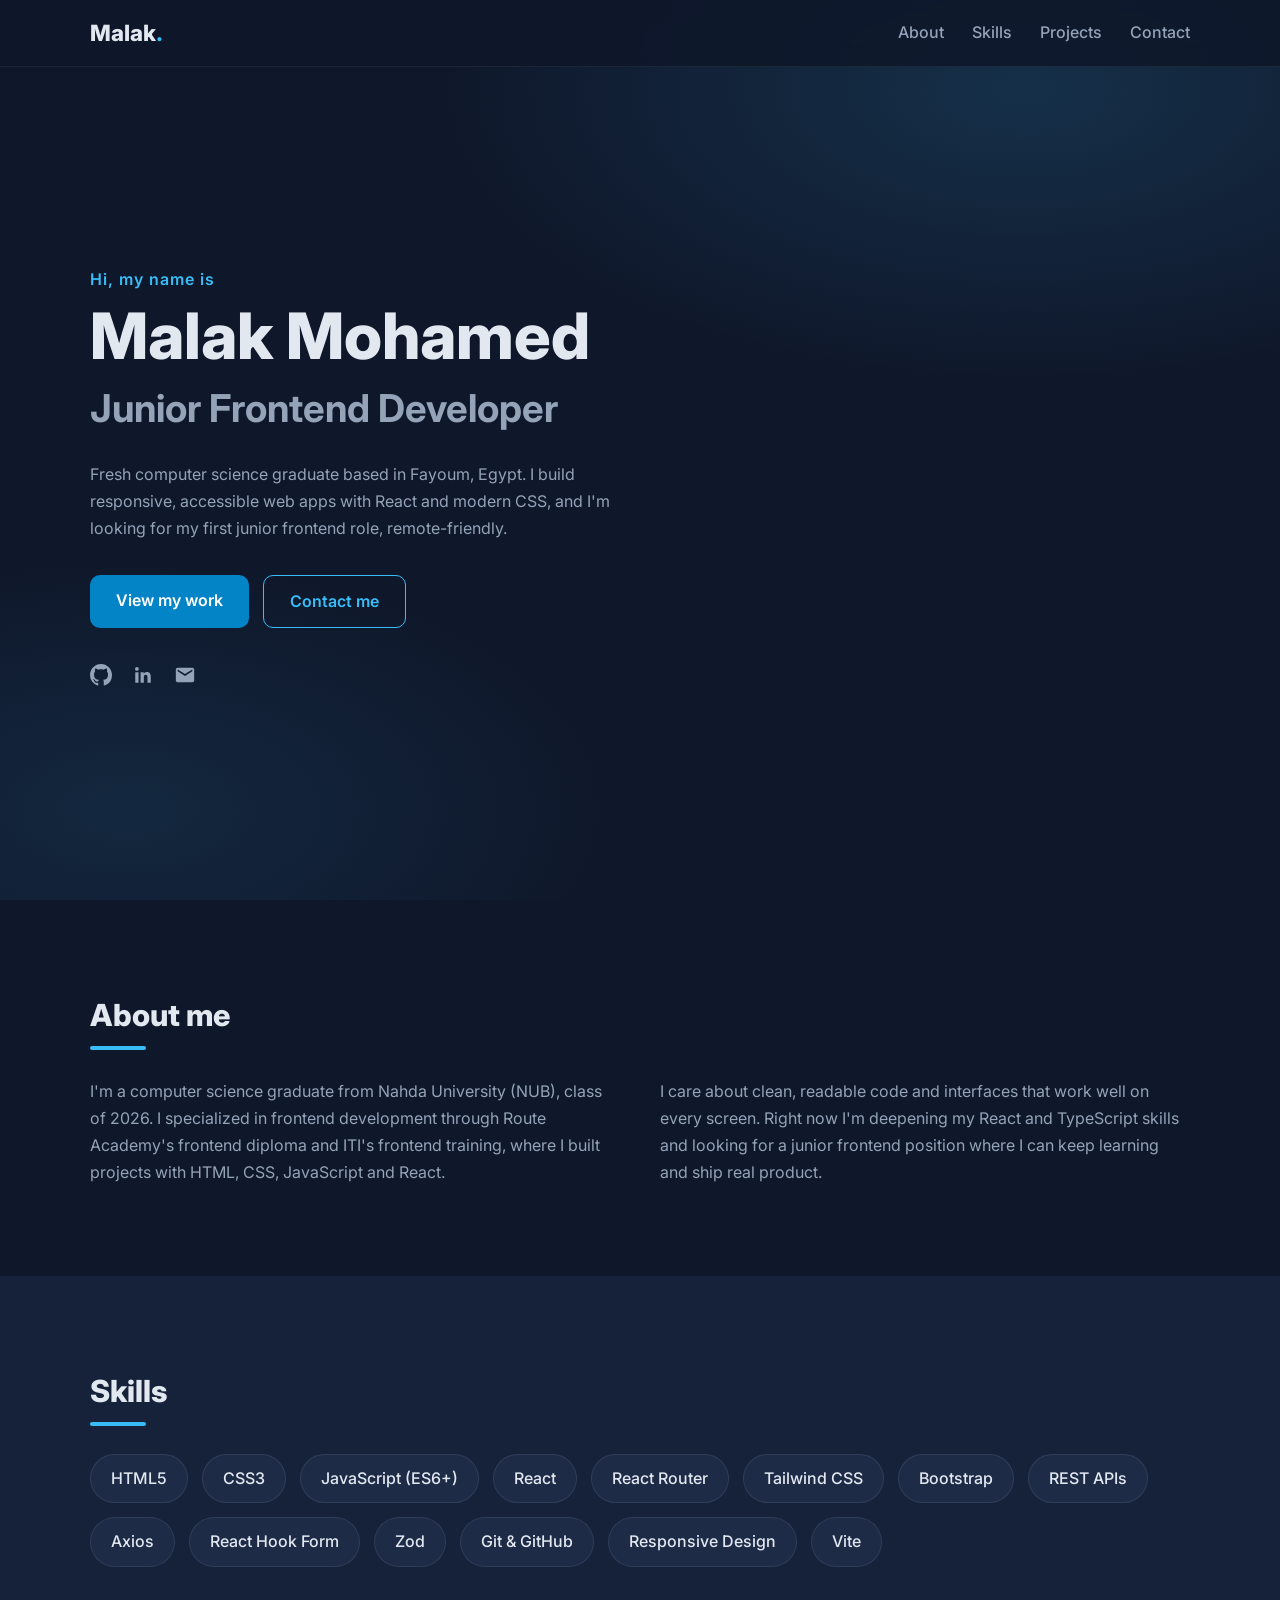
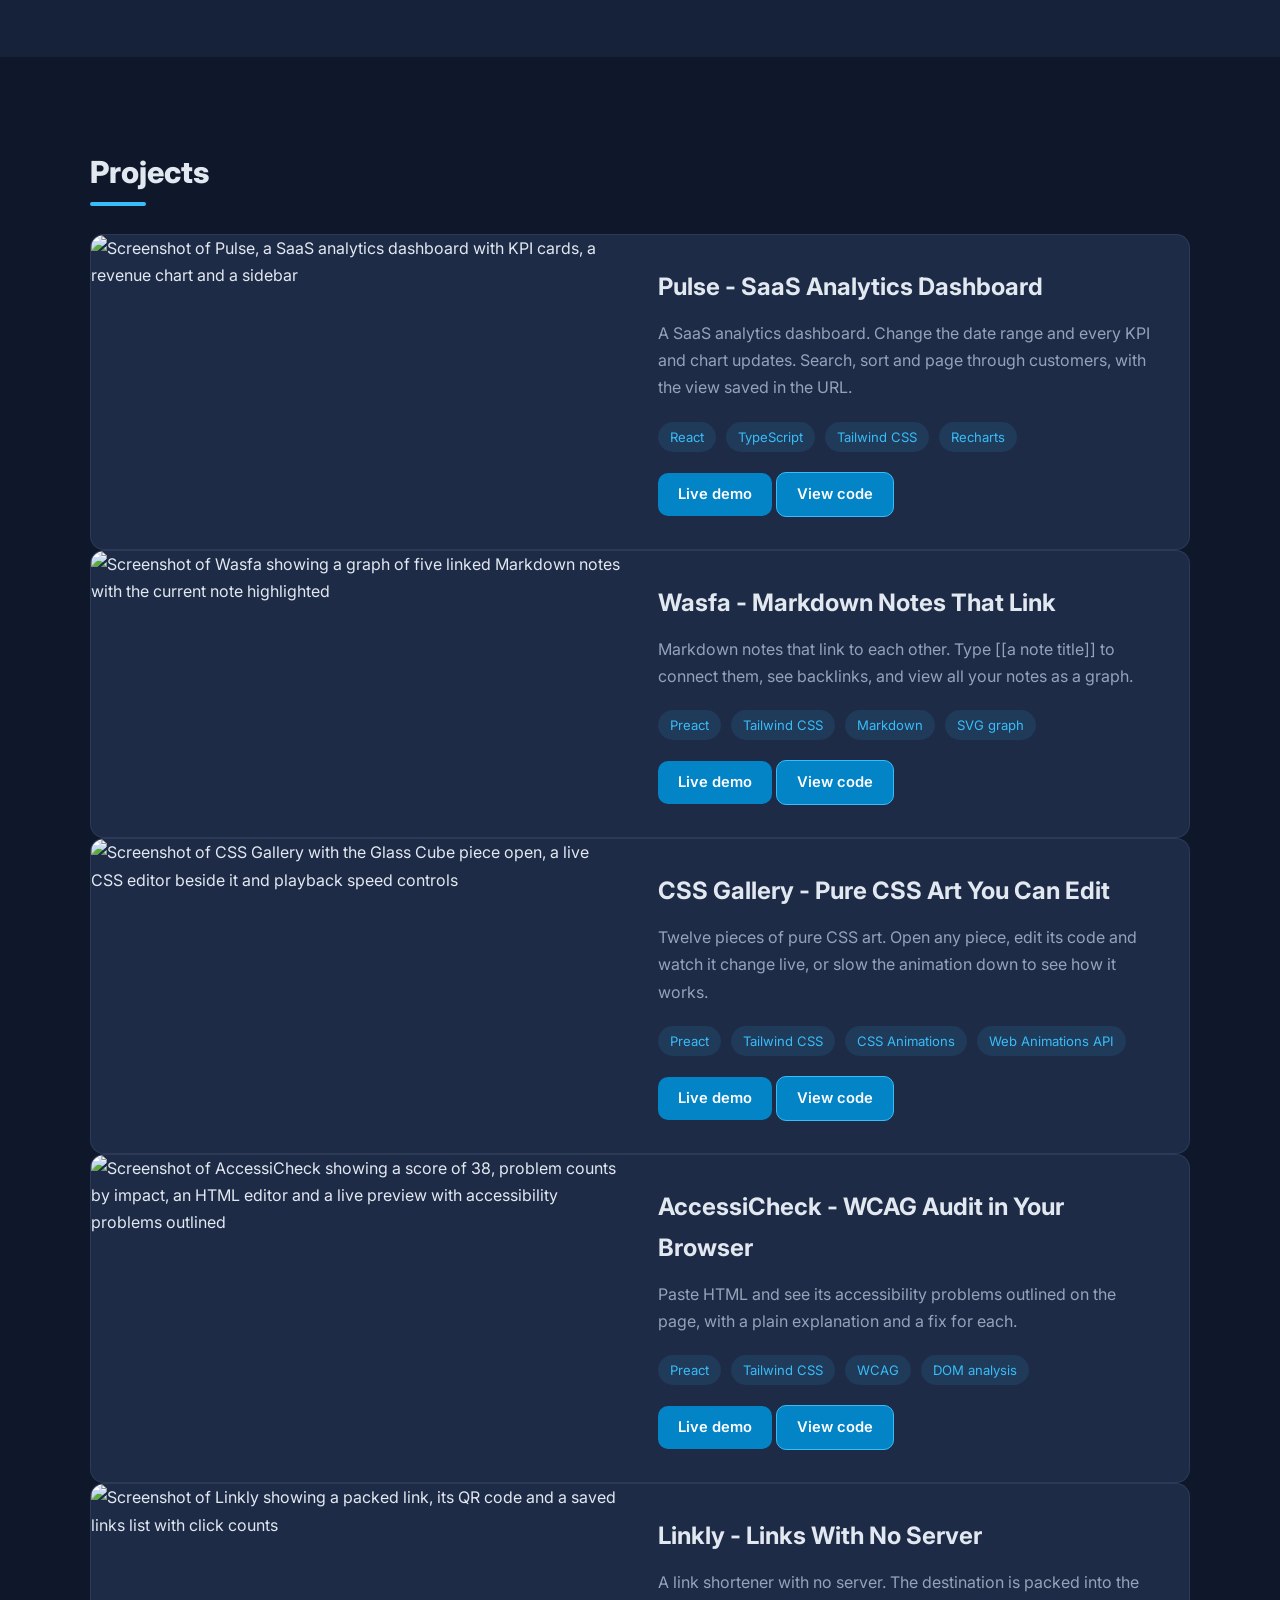
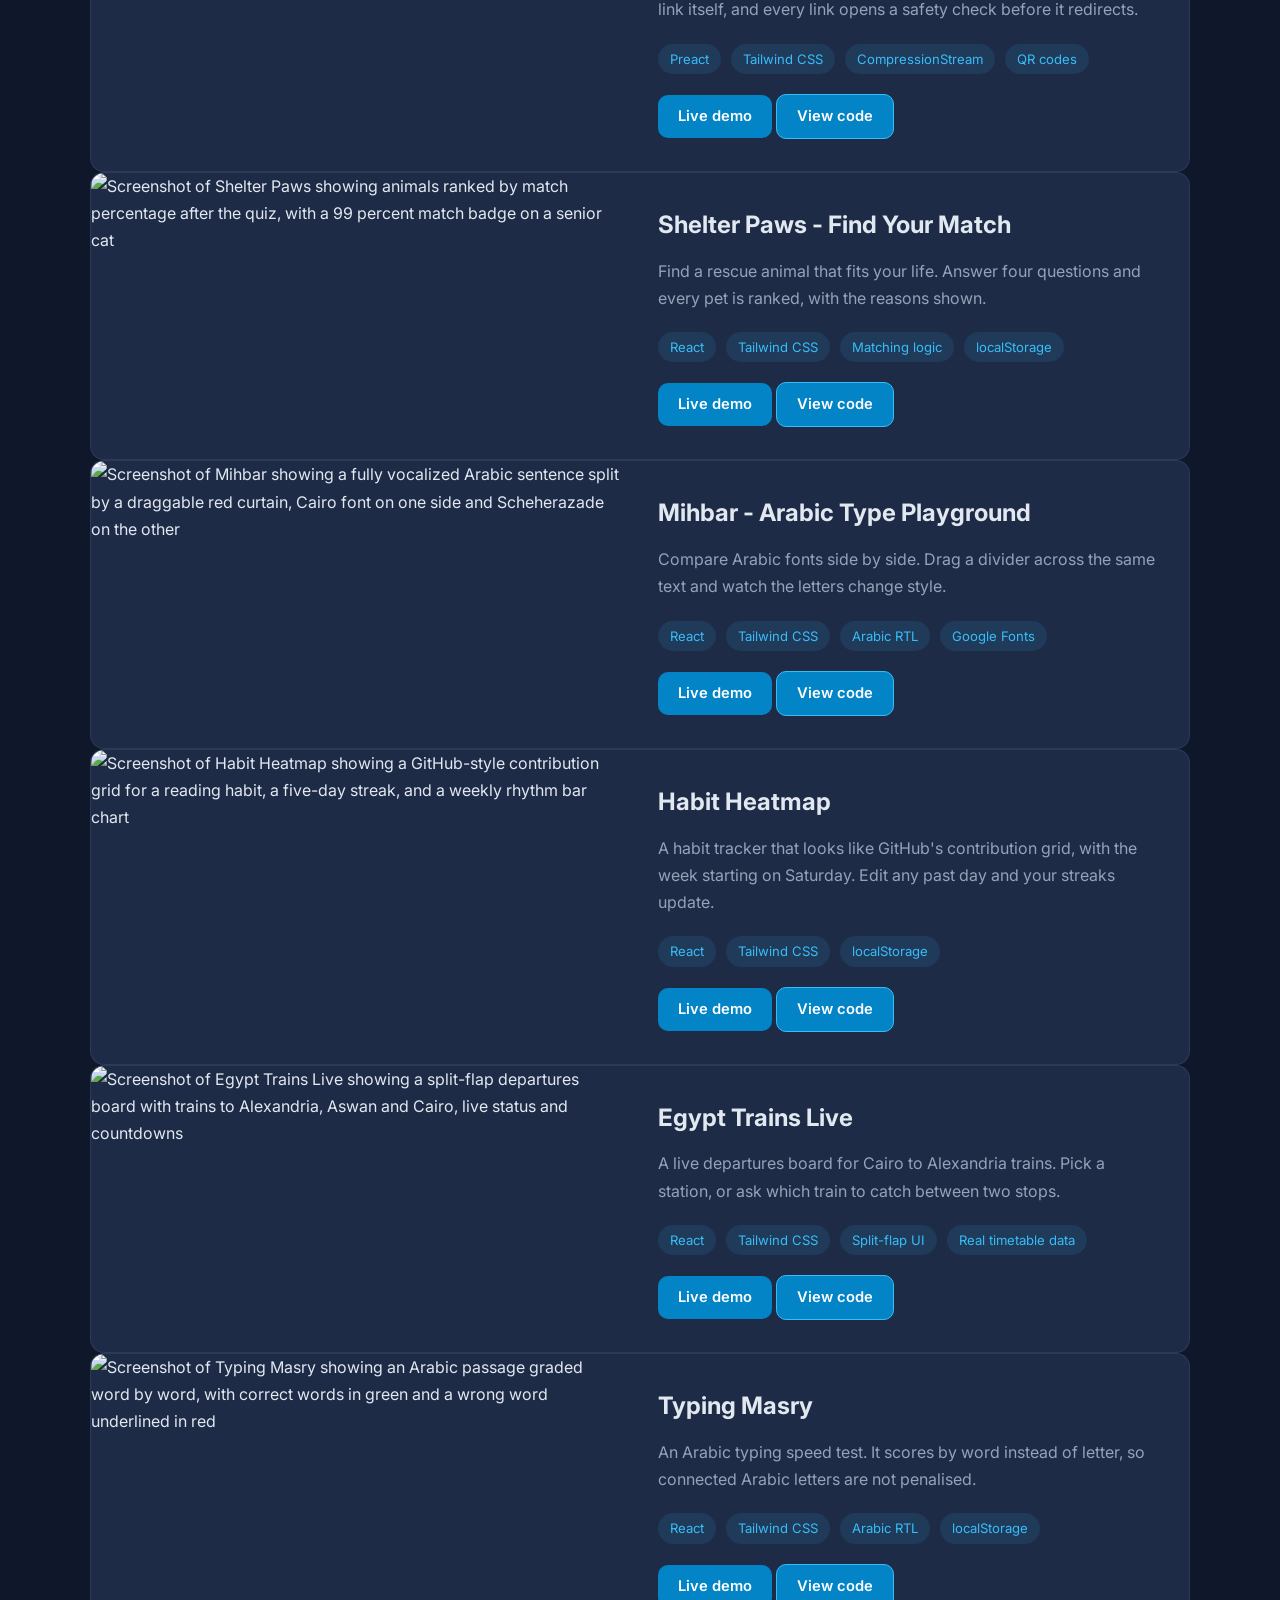
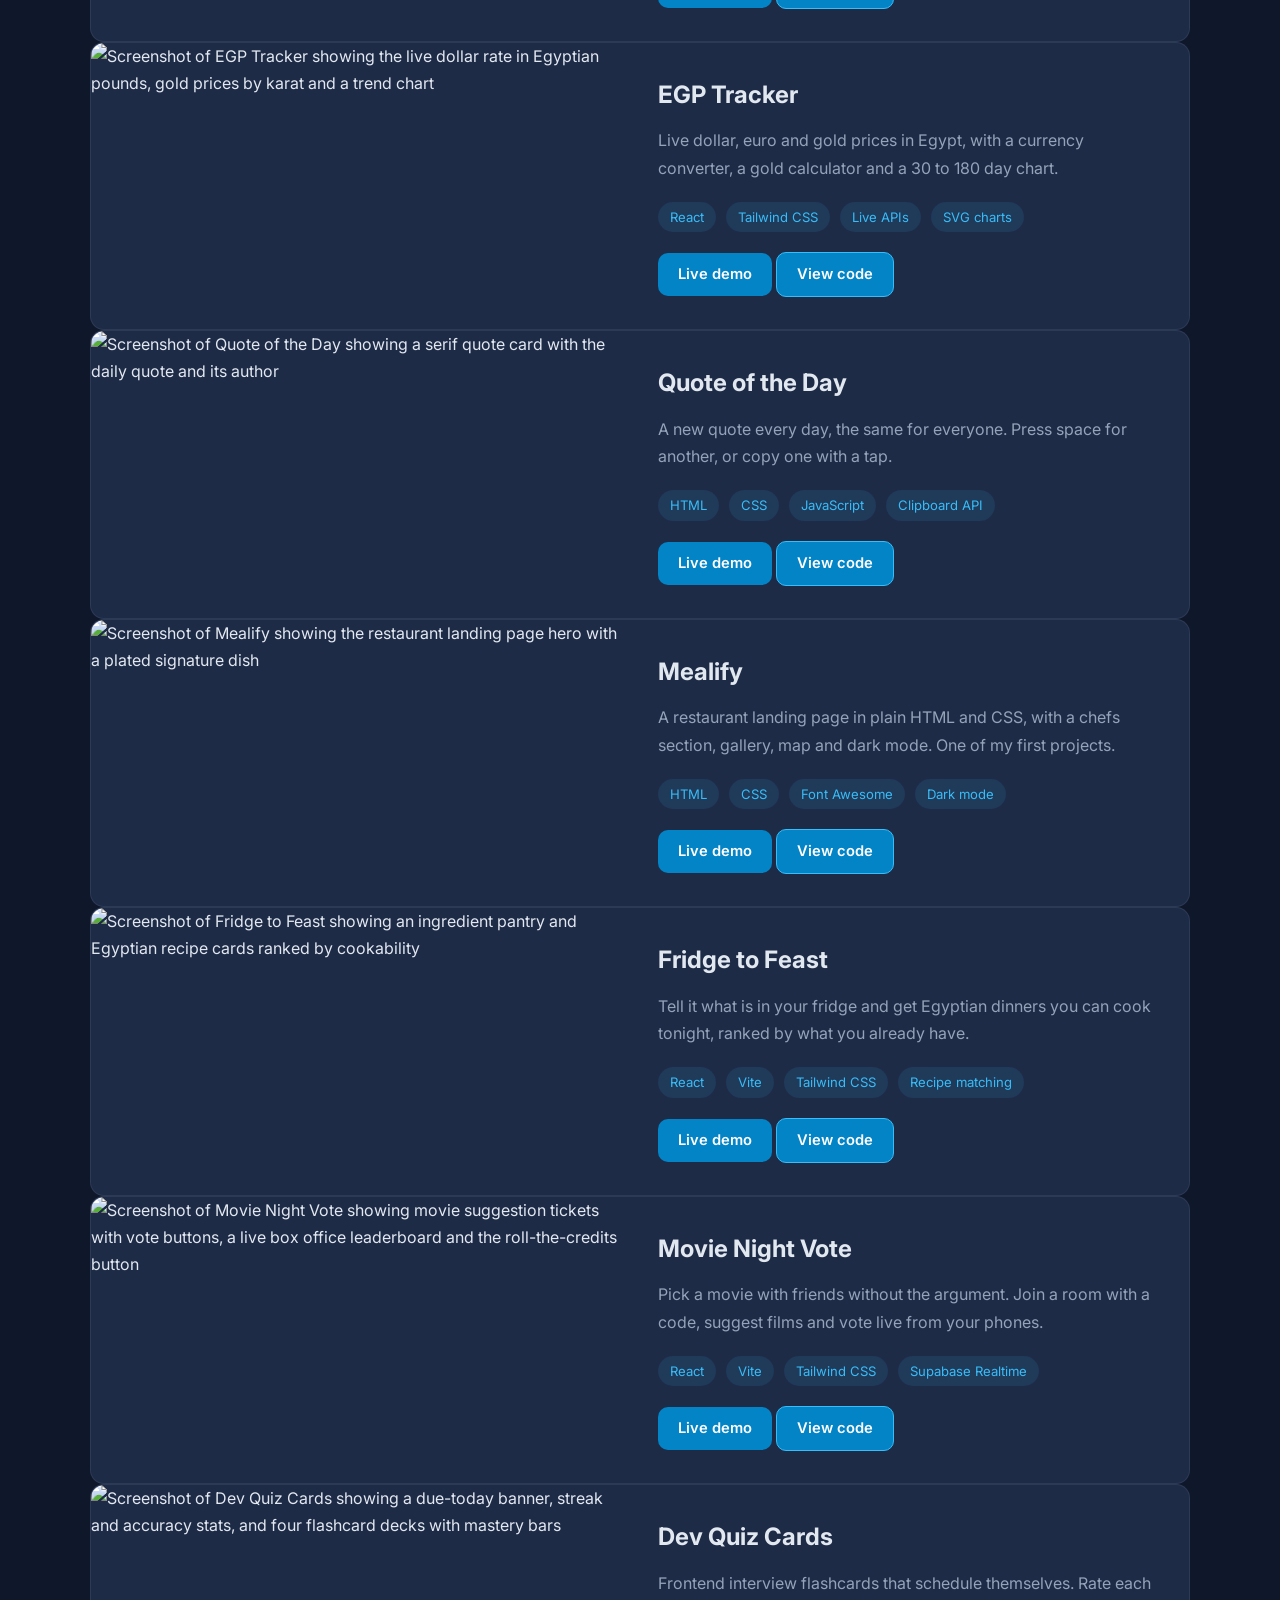
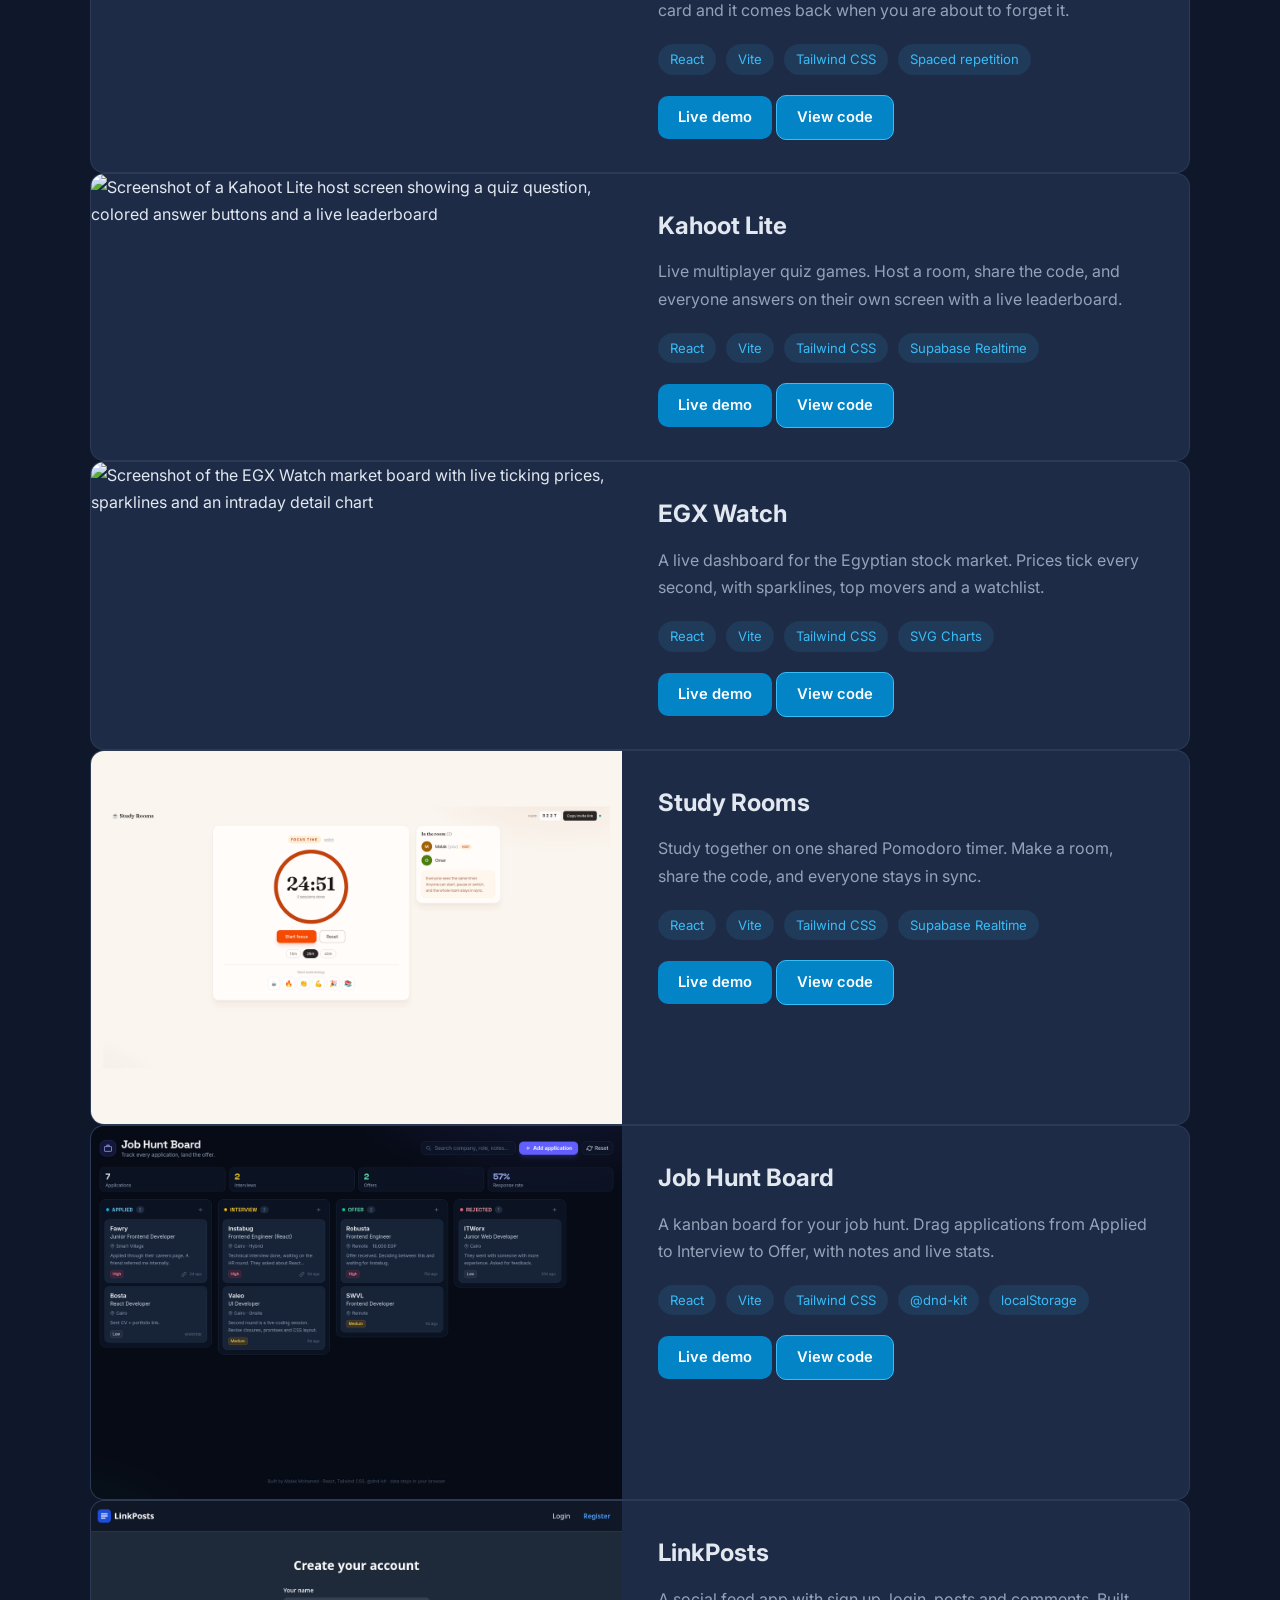
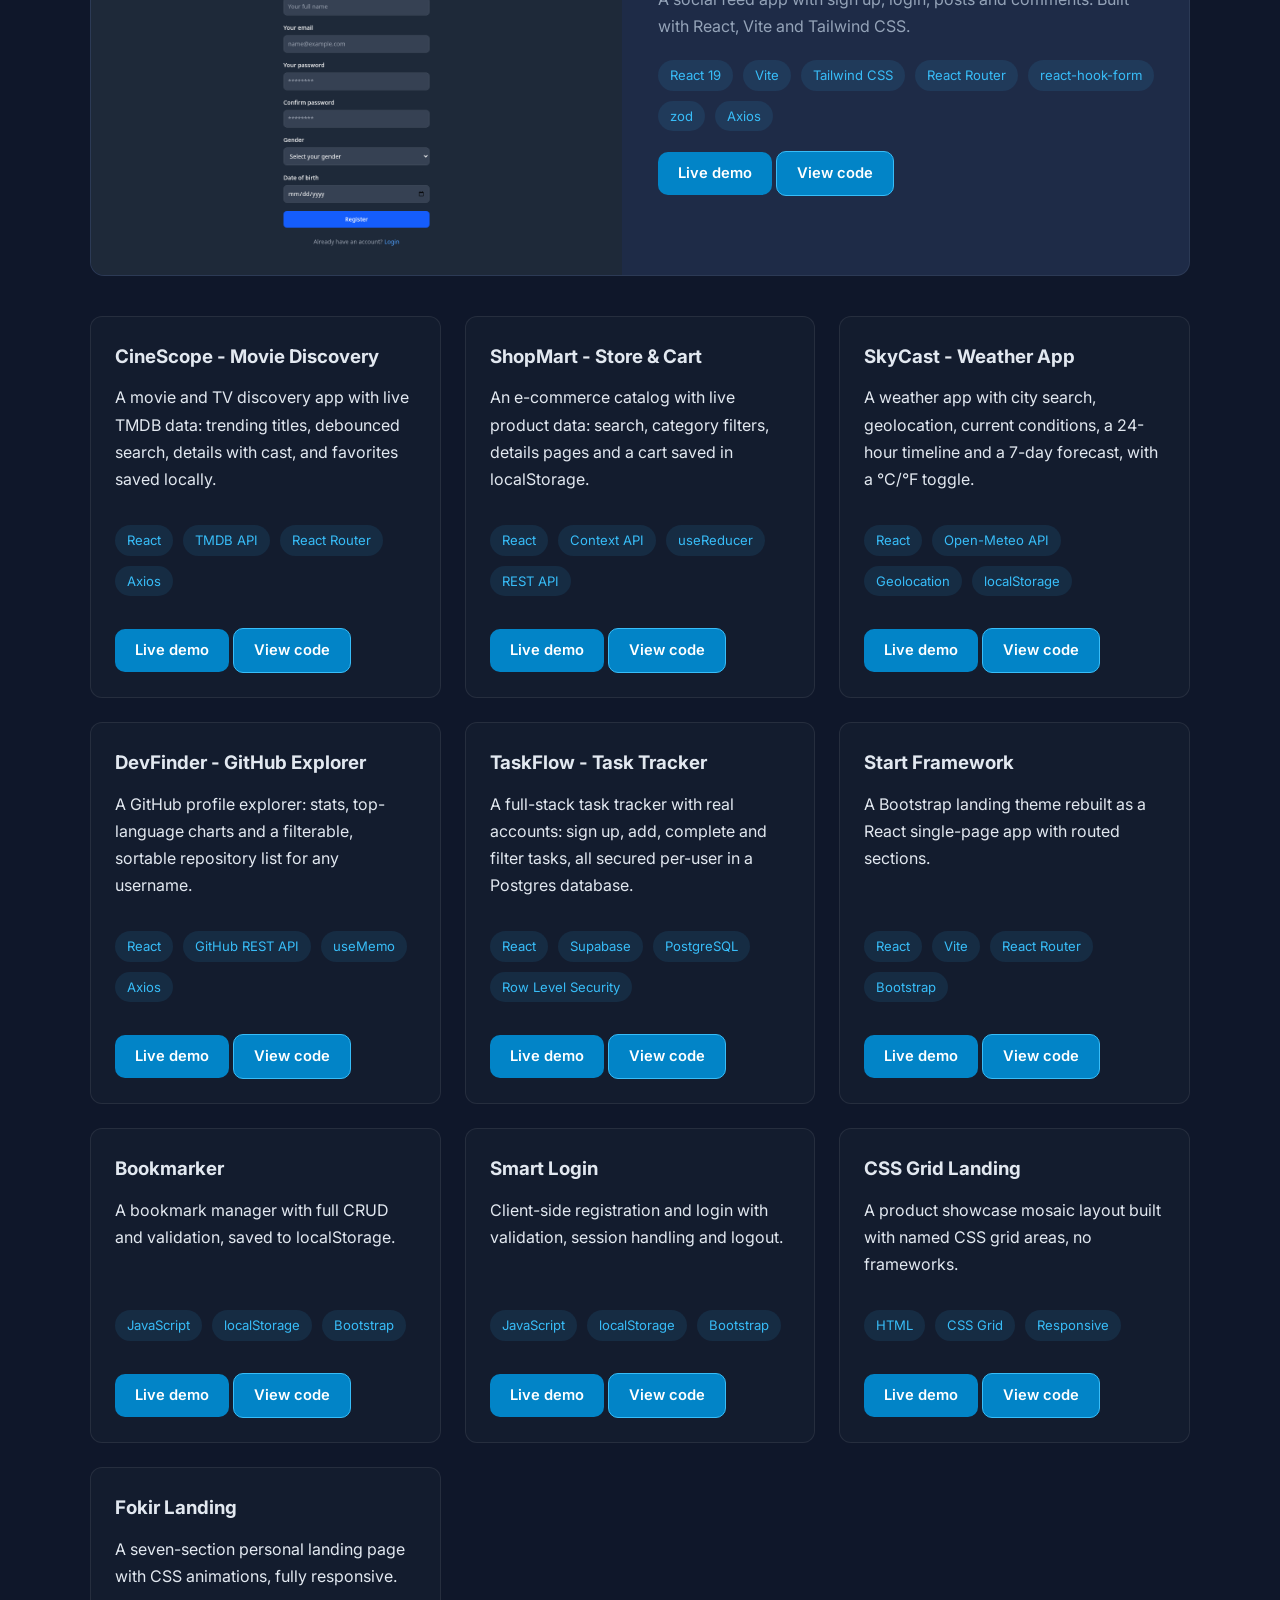
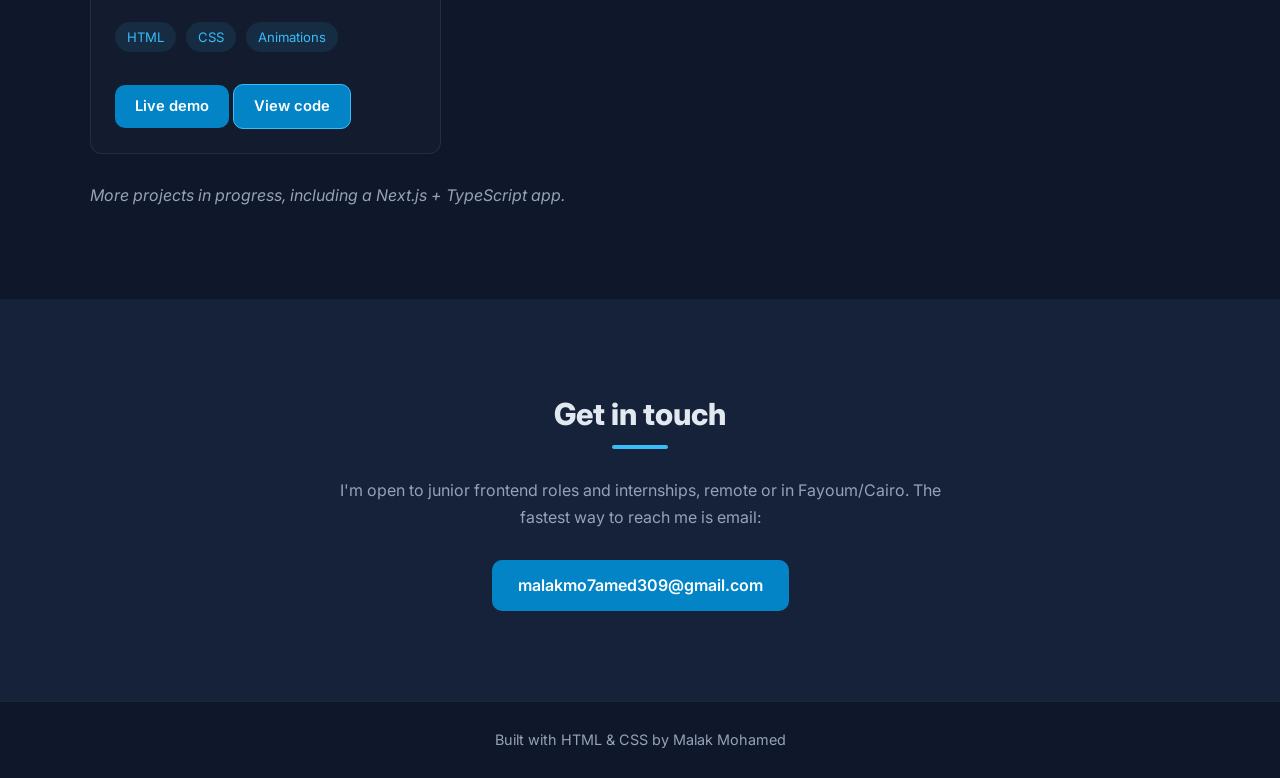
==== commit 631a5376: "Update index.html" ====
--- a/index.html
+++ b/index.html
@@ -117,6 +117,28 @@
 
         <article class="project-card">
           <div class="project-media">
+            <img src="https://malakmo7amed309.github.io/pulse/screenshot.png" alt="Screenshot of Pulse, a SaaS analytics dashboard with KPI cards, a revenue chart and a sidebar" />
+          </div>
+          <div class="project-body">
+            <h3>Pulse - SaaS Analytics Dashboard</h3>
+            <p>
+              A SaaS analytics dashboard. Change the date range and every KPI and chart updates. Search, sort and page through customers, with the view saved in the URL.
+            </p>
+            <ul class="tag-list">
+              <li>React</li>
+              <li>TypeScript</li>
+              <li>Tailwind CSS</li>
+              <li>Recharts</li>
+            </ul>
+            <div class="project-links">
+              <a href="https://malakmo7amed309.github.io/pulse/" target="_blank" rel="noopener" class="btn btn-small">Live demo</a>
+              <a href="https://github.com/malakmo7amed309/pulse" target="_blank" rel="noopener" class="btn btn-small btn-outline">View code</a>
+            </div>
+          </div>
+        </article>
+
+        <article class="project-card">
+          <div class="project-media">
             <img src="https://malakmo7amed309.github.io/wasfa/screenshot.png" alt="Screenshot of Wasfa showing a graph of five linked Markdown notes with the current note highlighted" />
           </div>
           <div class="project-body">
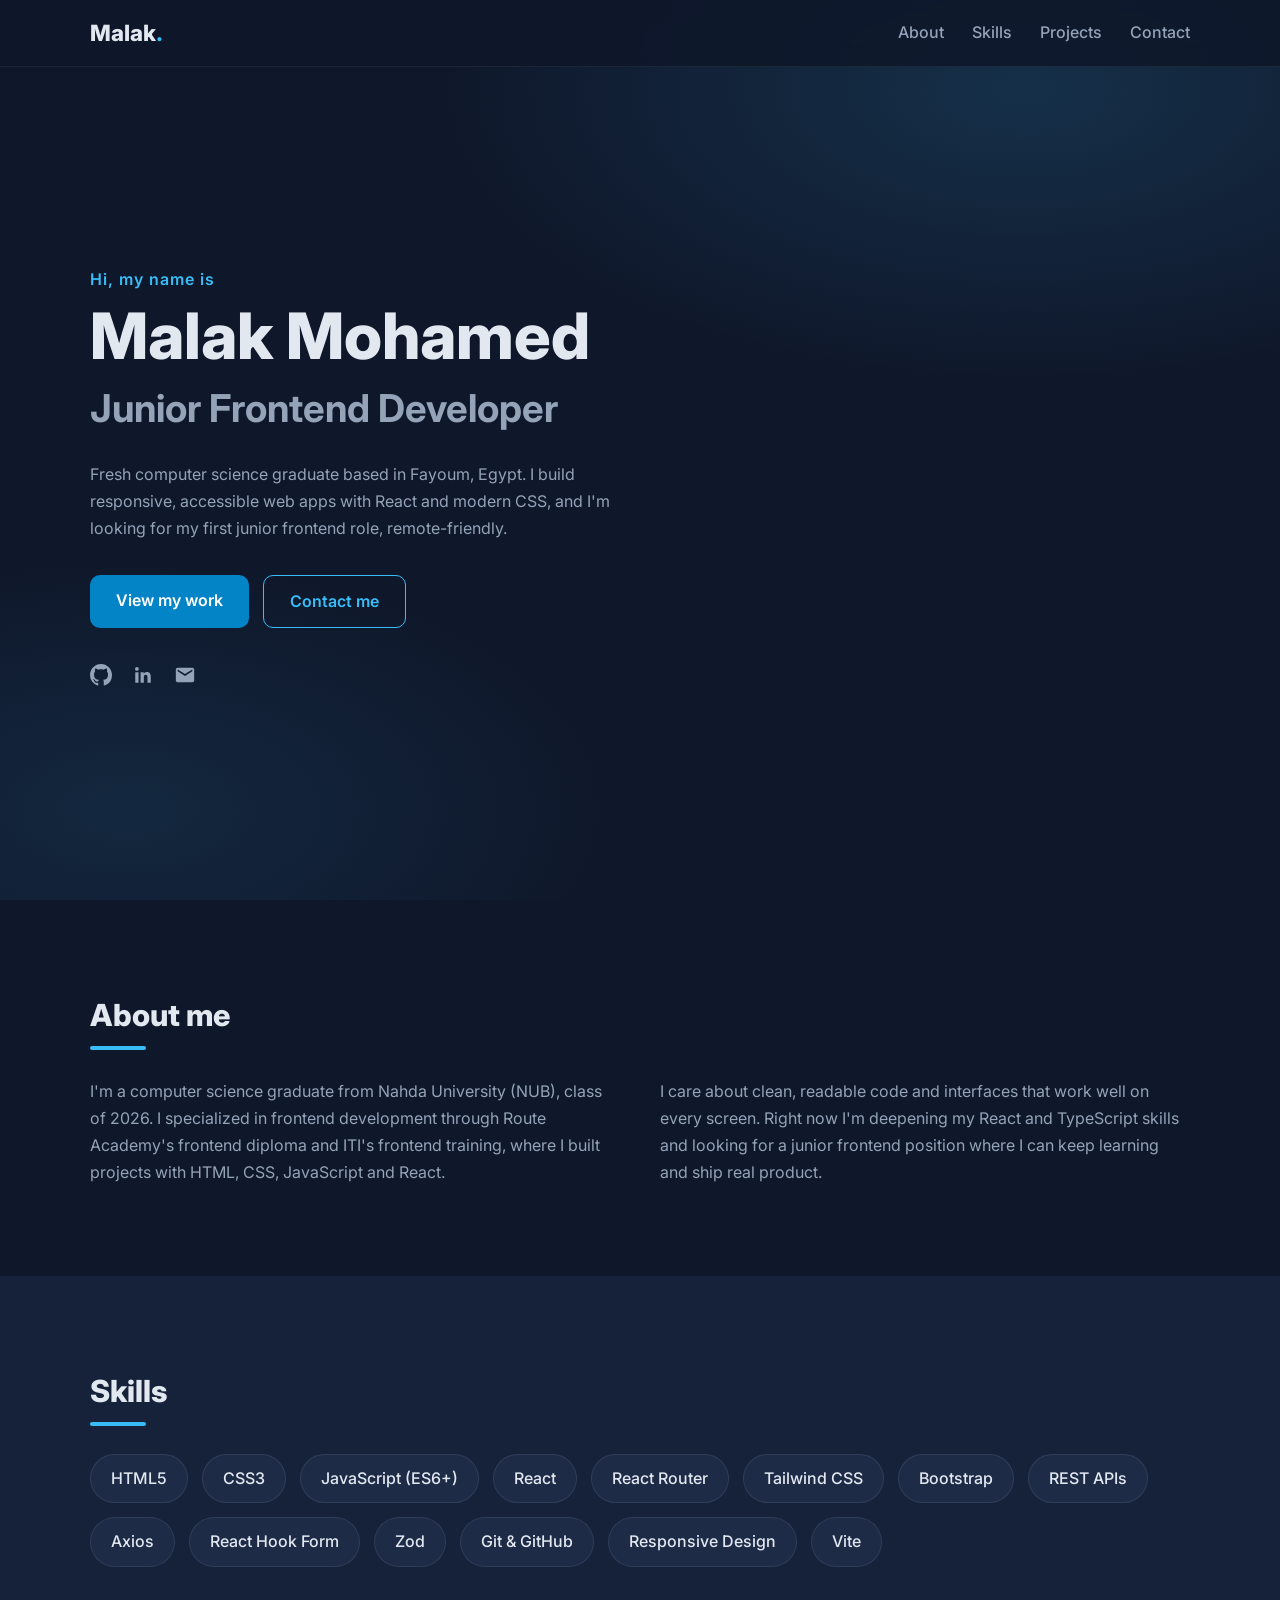
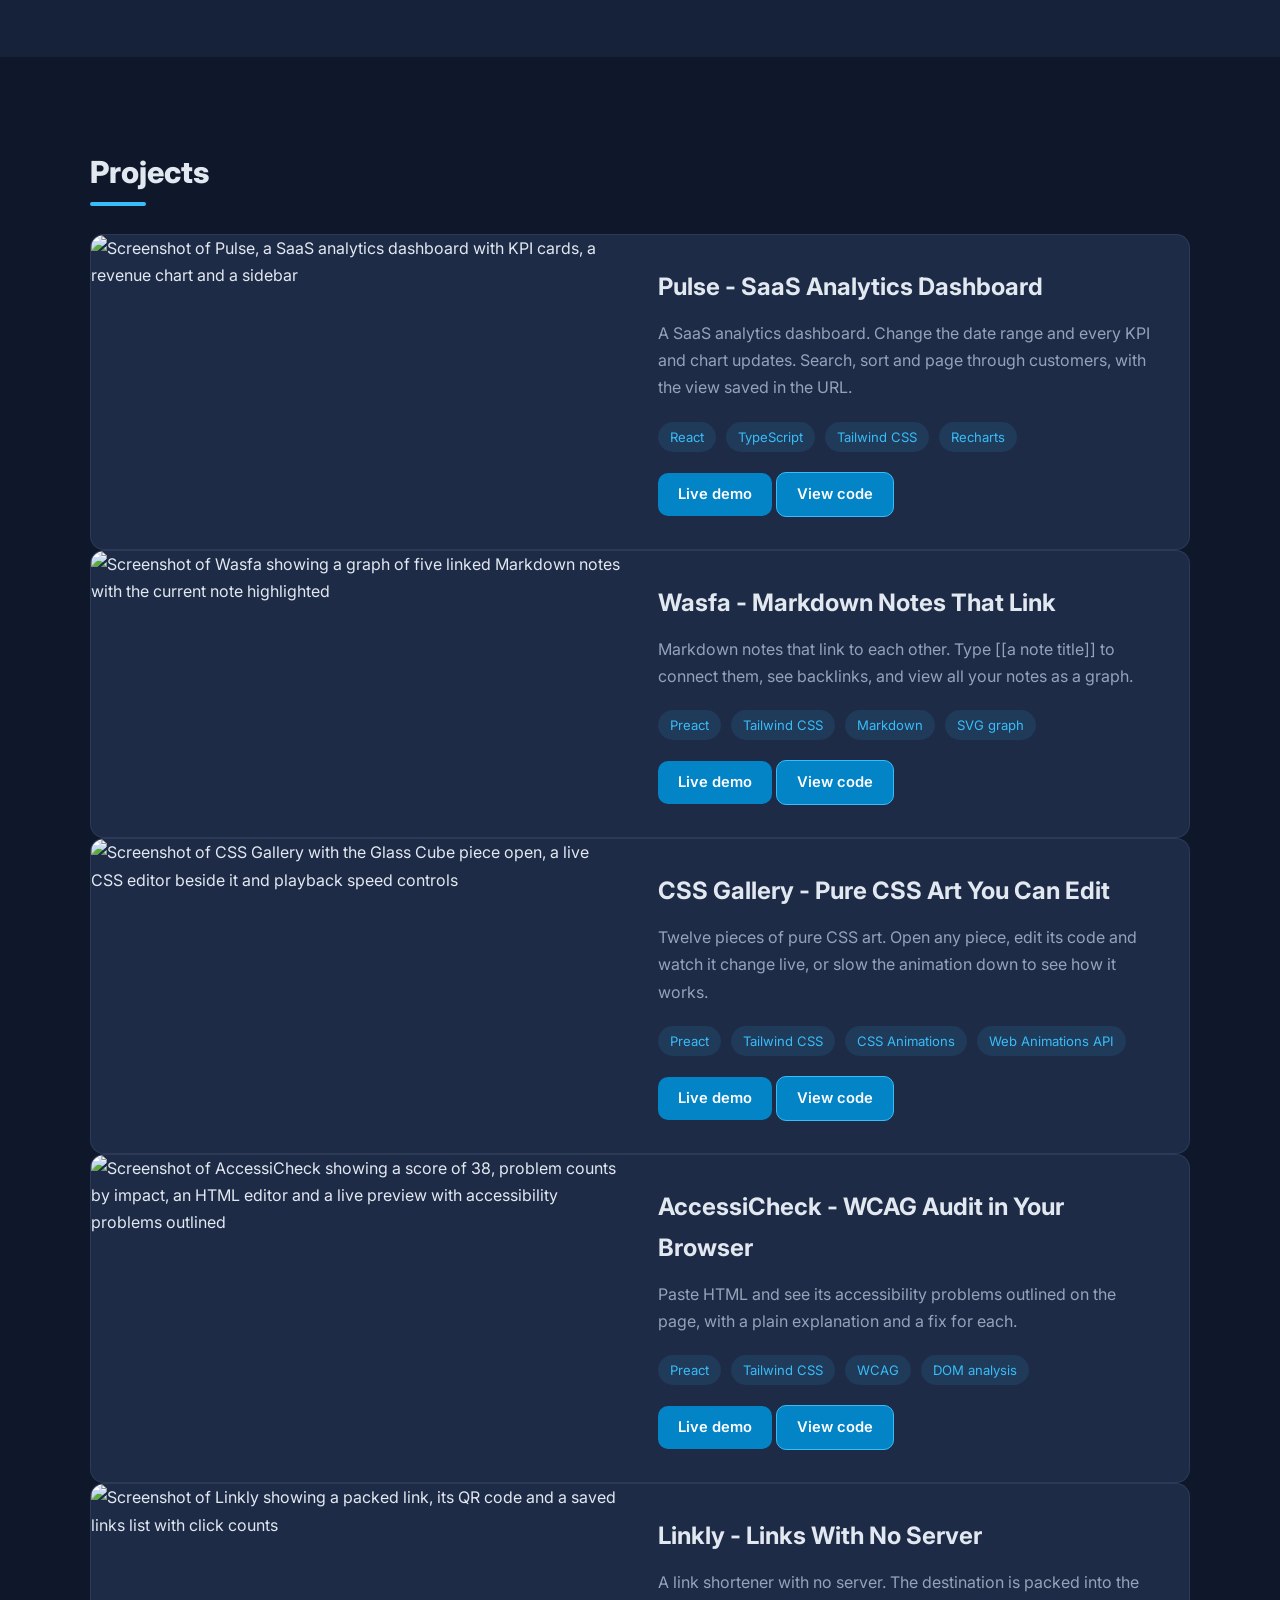
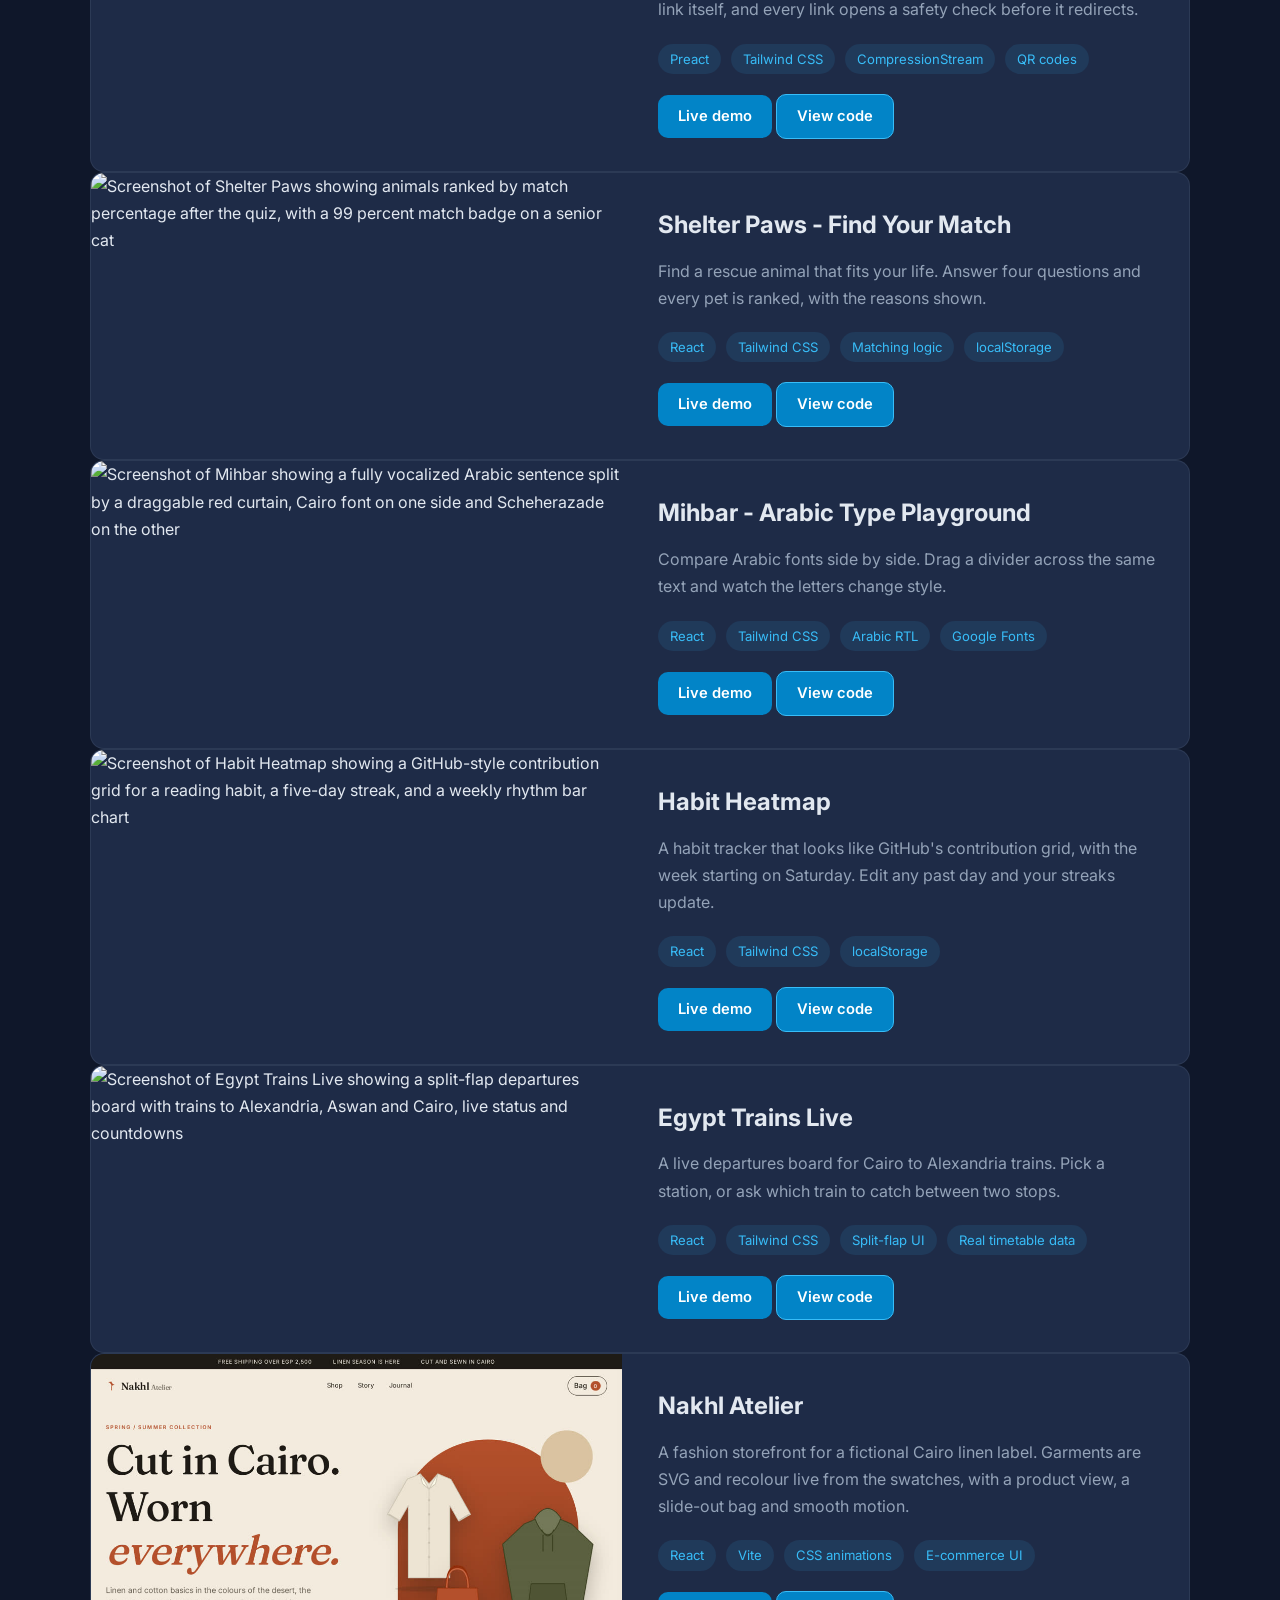
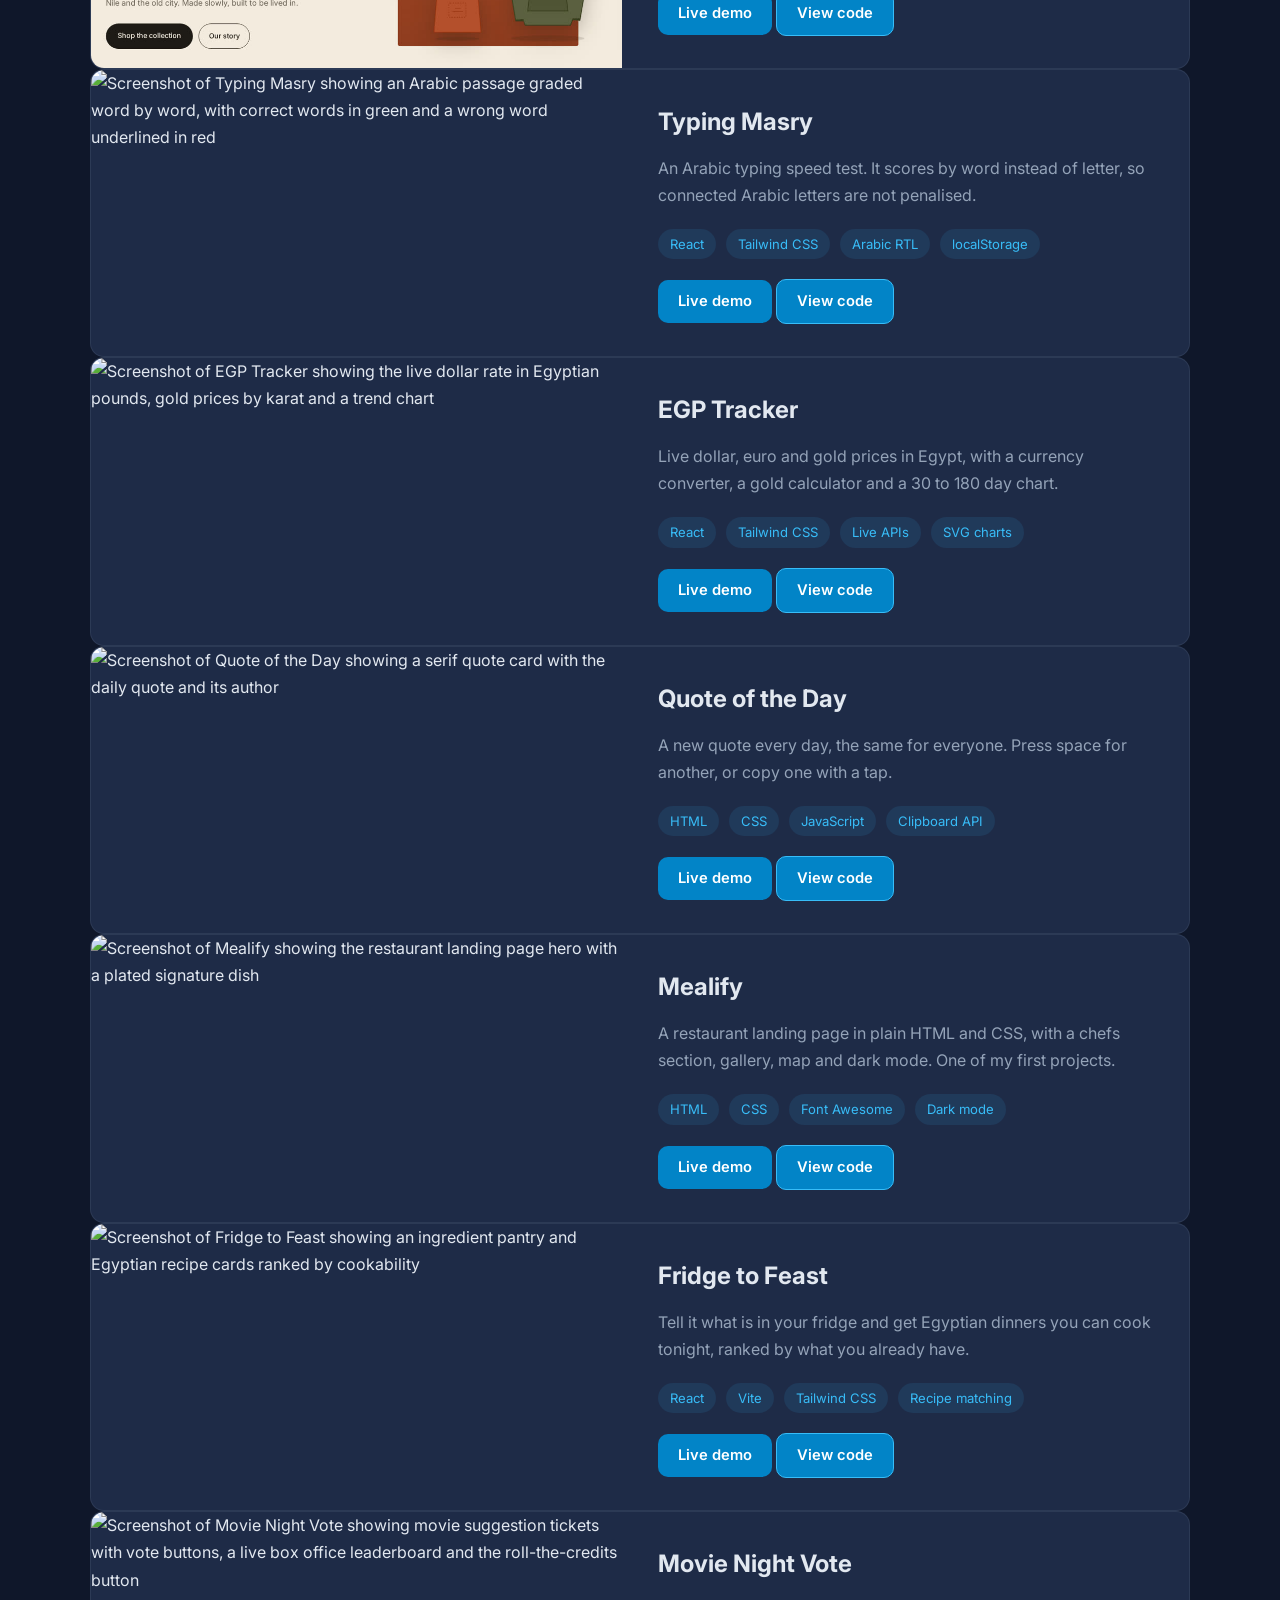
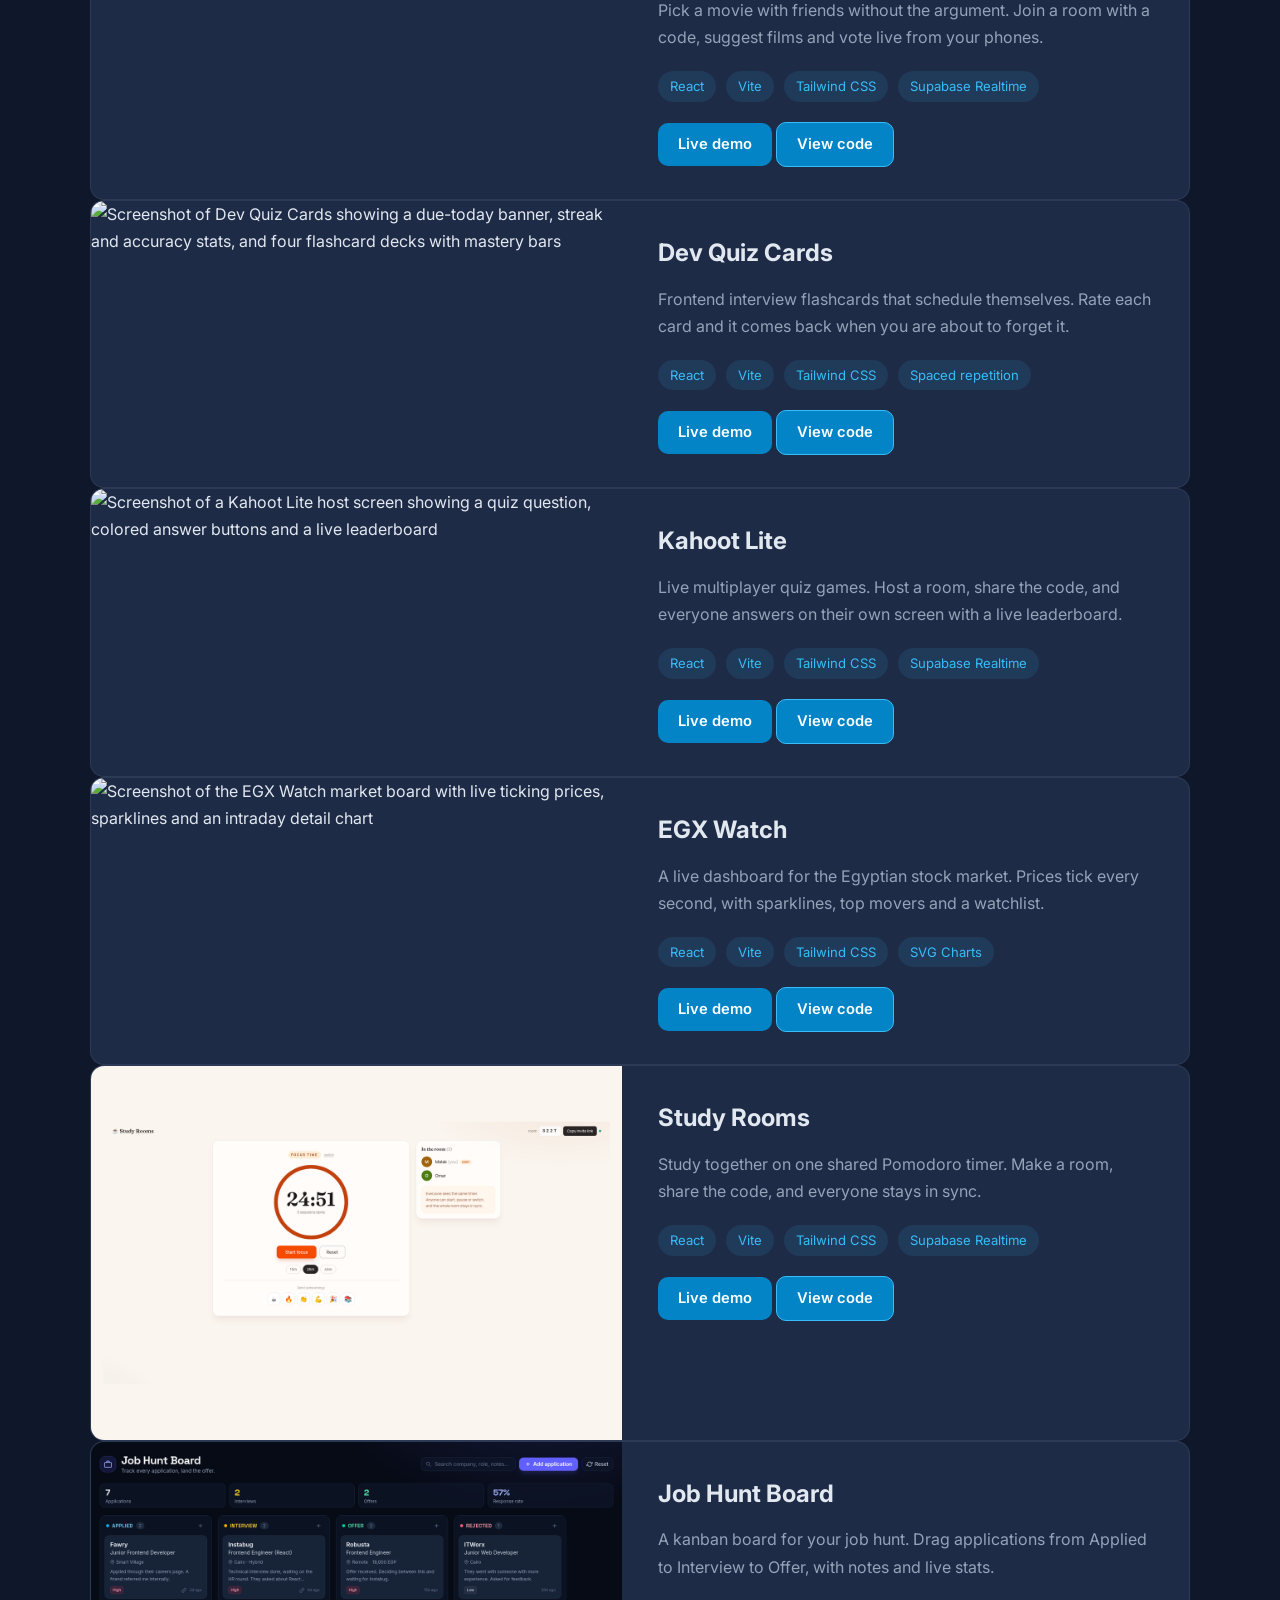
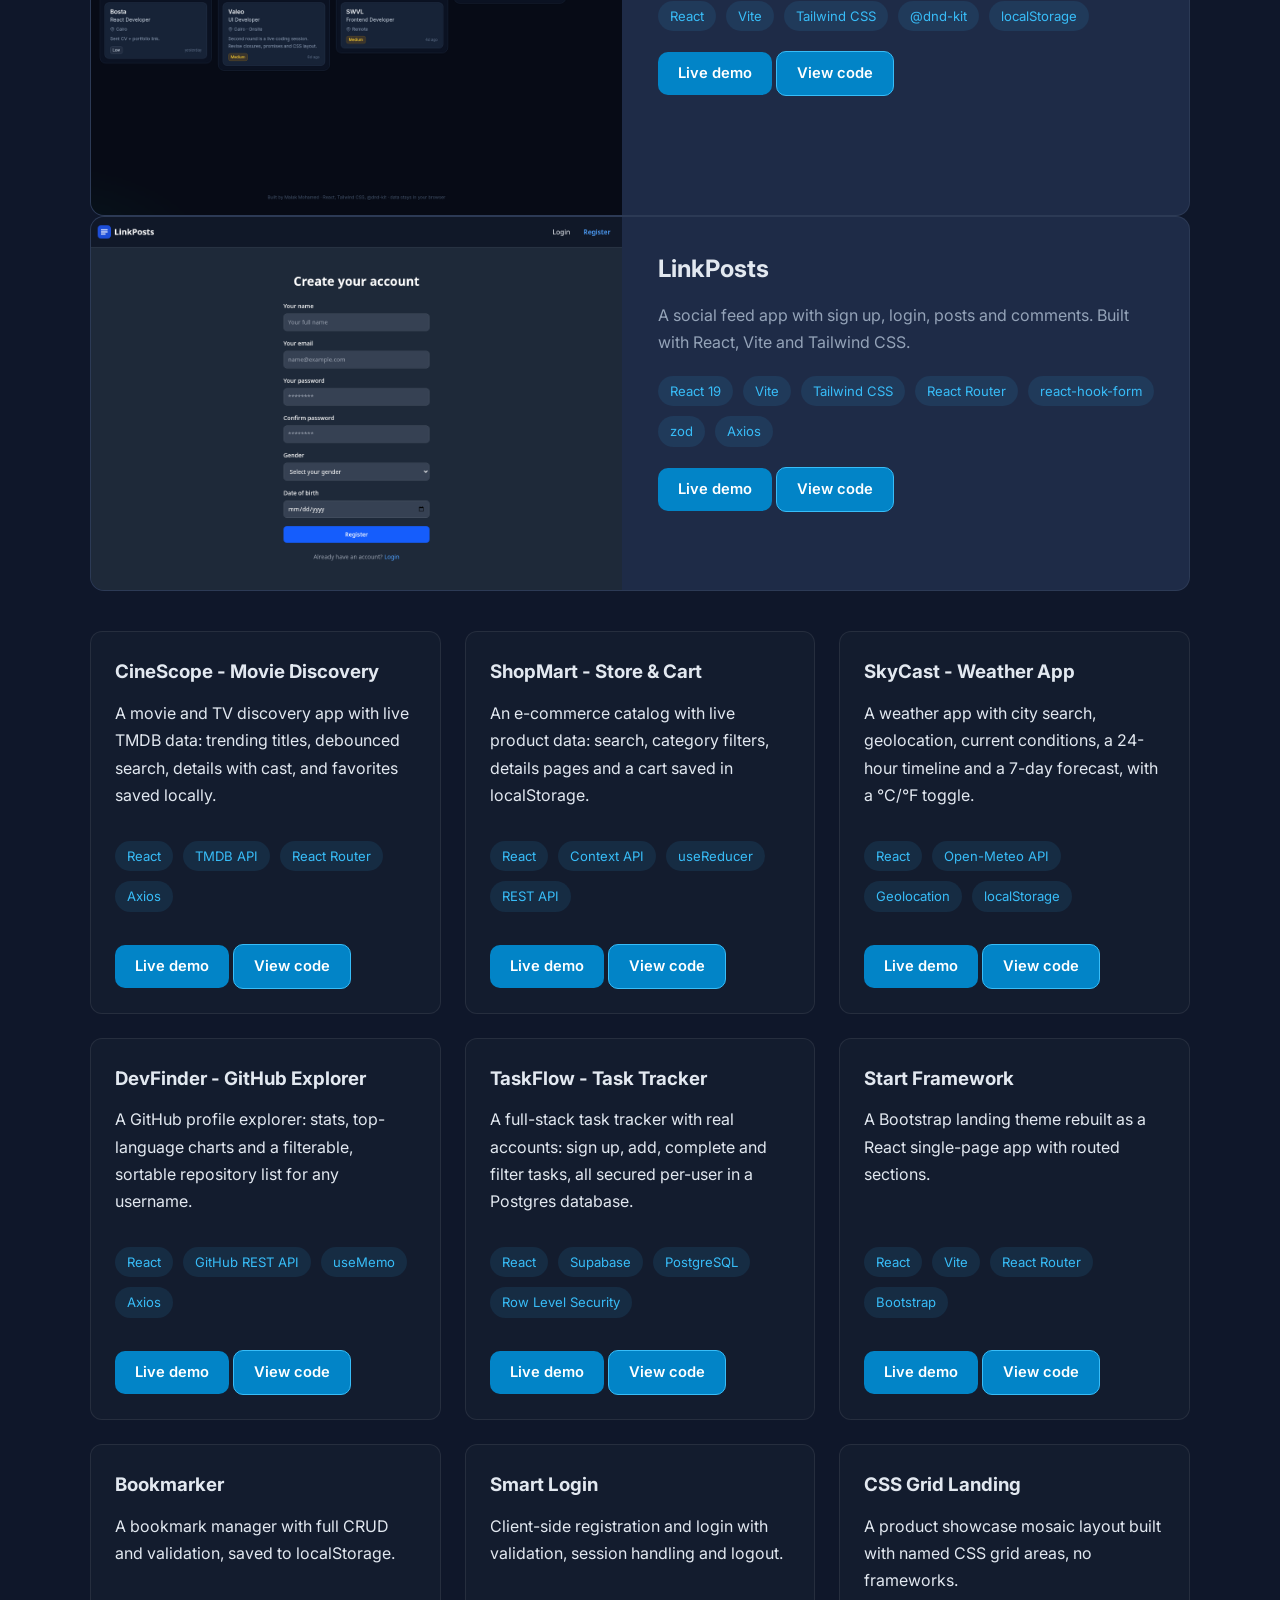
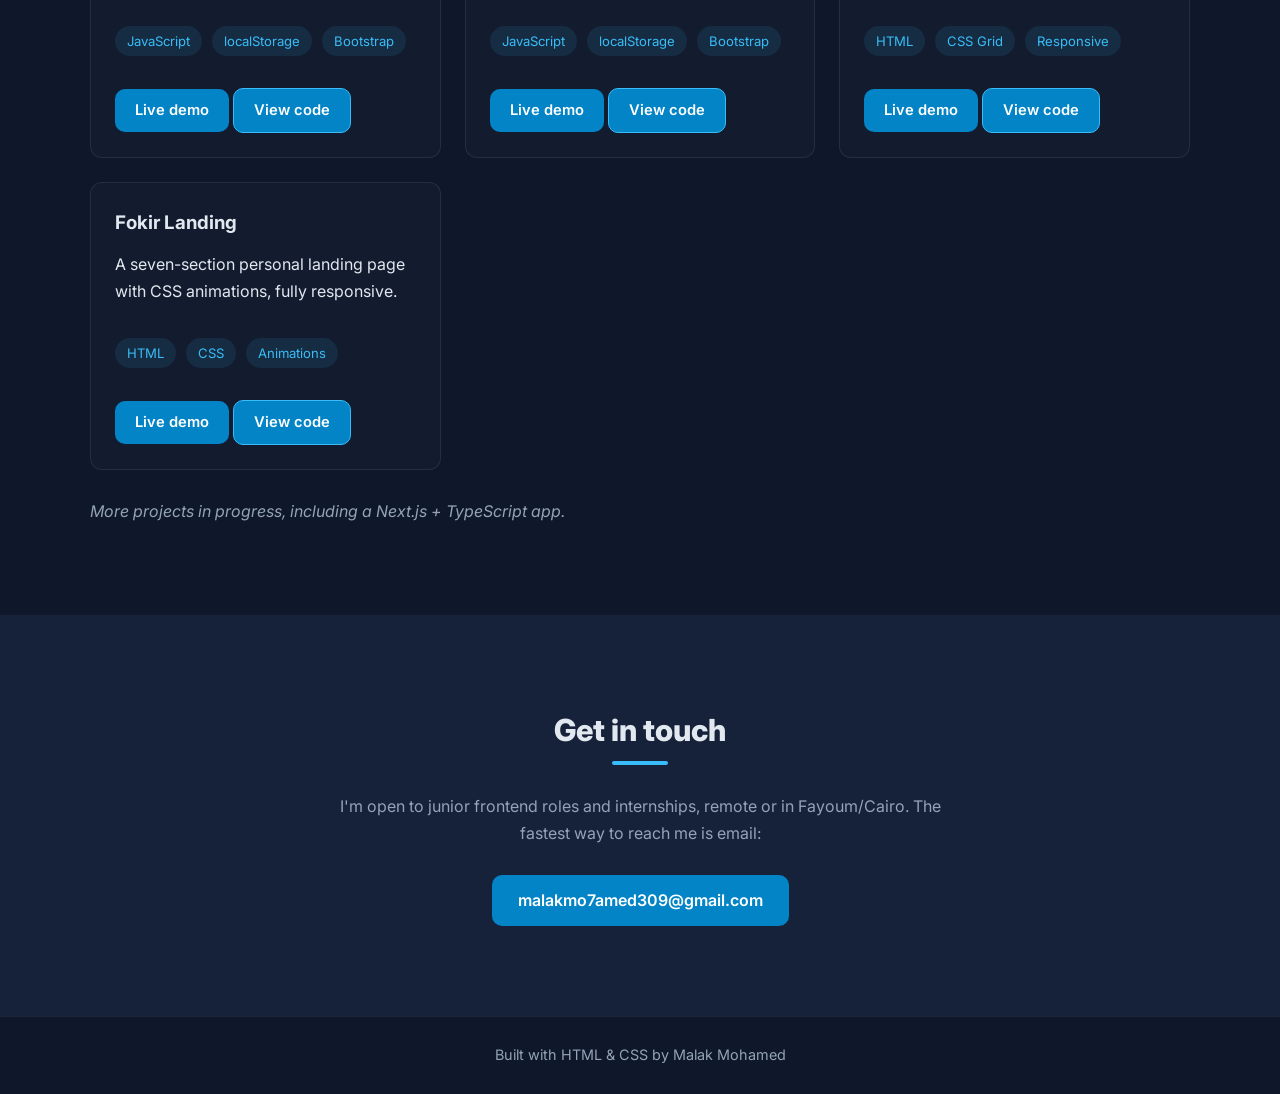
==== commit 2ef66f0e: "Add Nakhl Atelier project card" ====
--- a/index.html
+++ b/index.html
@@ -314,6 +314,28 @@
 
         <article class="project-card">
           <div class="project-media">
+            <img src="assets/nakhl-atelier.jpg" alt="Screenshot of Nakhl Atelier, a fashion storefront with a terracotta arch hero, linen shirt and hoodie illustrations" loading="lazy" />
+          </div>
+          <div class="project-body">
+            <h3>Nakhl Atelier</h3>
+            <p>
+              A fashion storefront for a fictional Cairo linen label. Garments are SVG and recolour live from the swatches, with a product view, a slide-out bag and smooth motion.
+            </p>
+            <ul class="tag-list">
+              <li>React</li>
+              <li>Vite</li>
+              <li>CSS animations</li>
+              <li>E-commerce UI</li>
+            </ul>
+            <div class="project-links">
+              <a href="https://malakmo7amed309.github.io/nakhl-atelier/" target="_blank" rel="noopener" class="btn btn-small">Live demo</a>
+              <a href="https://github.com/malakmo7amed309/nakhl-atelier" target="_blank" rel="noopener" class="btn btn-small btn-outline">View code</a>
+            </div>
+          </div>
+        </article>
+
+        <article class="project-card">
+          <div class="project-media">
             <img src="https://malakmo7amed309.github.io/typing-masry/screenshot.png" alt="Screenshot of Typing Masry showing an Arabic passage graded word by word, with correct words in green and a wrong word underlined in red" />
           </div>
           <div class="project-body">
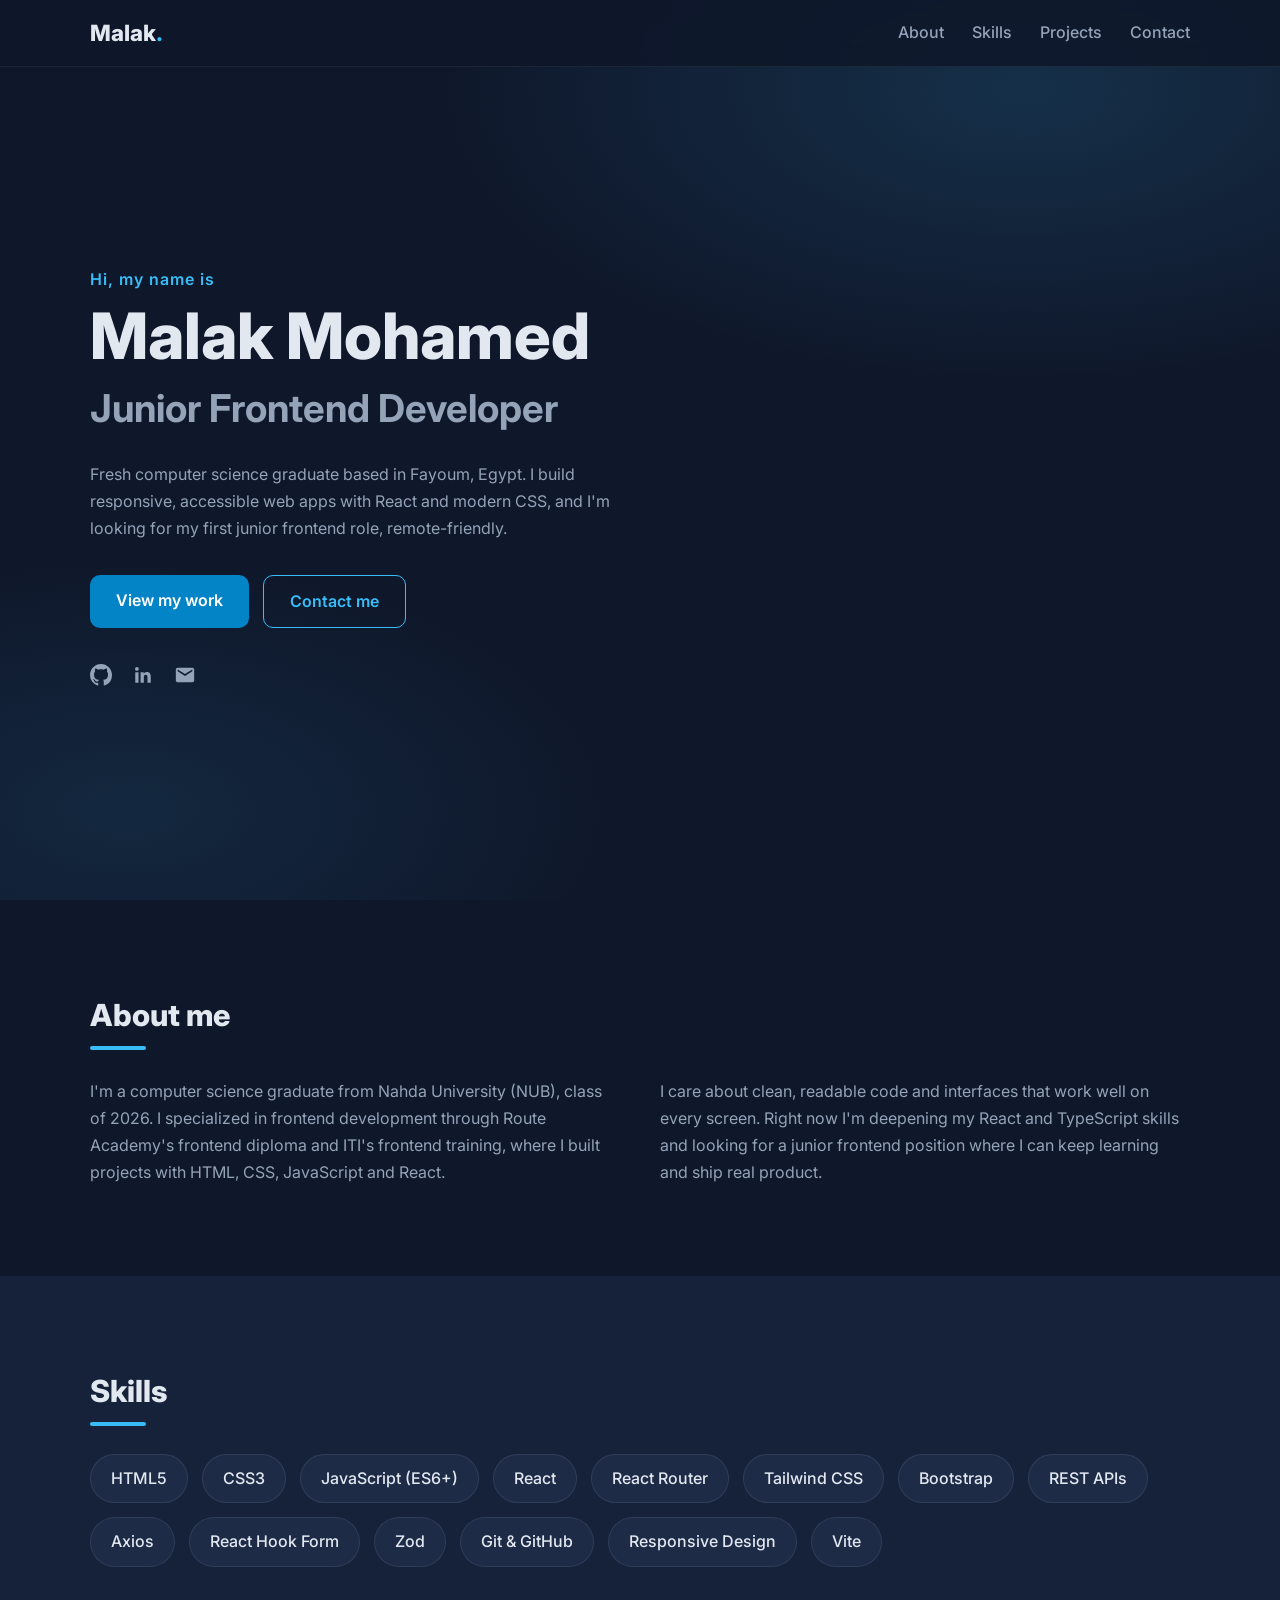
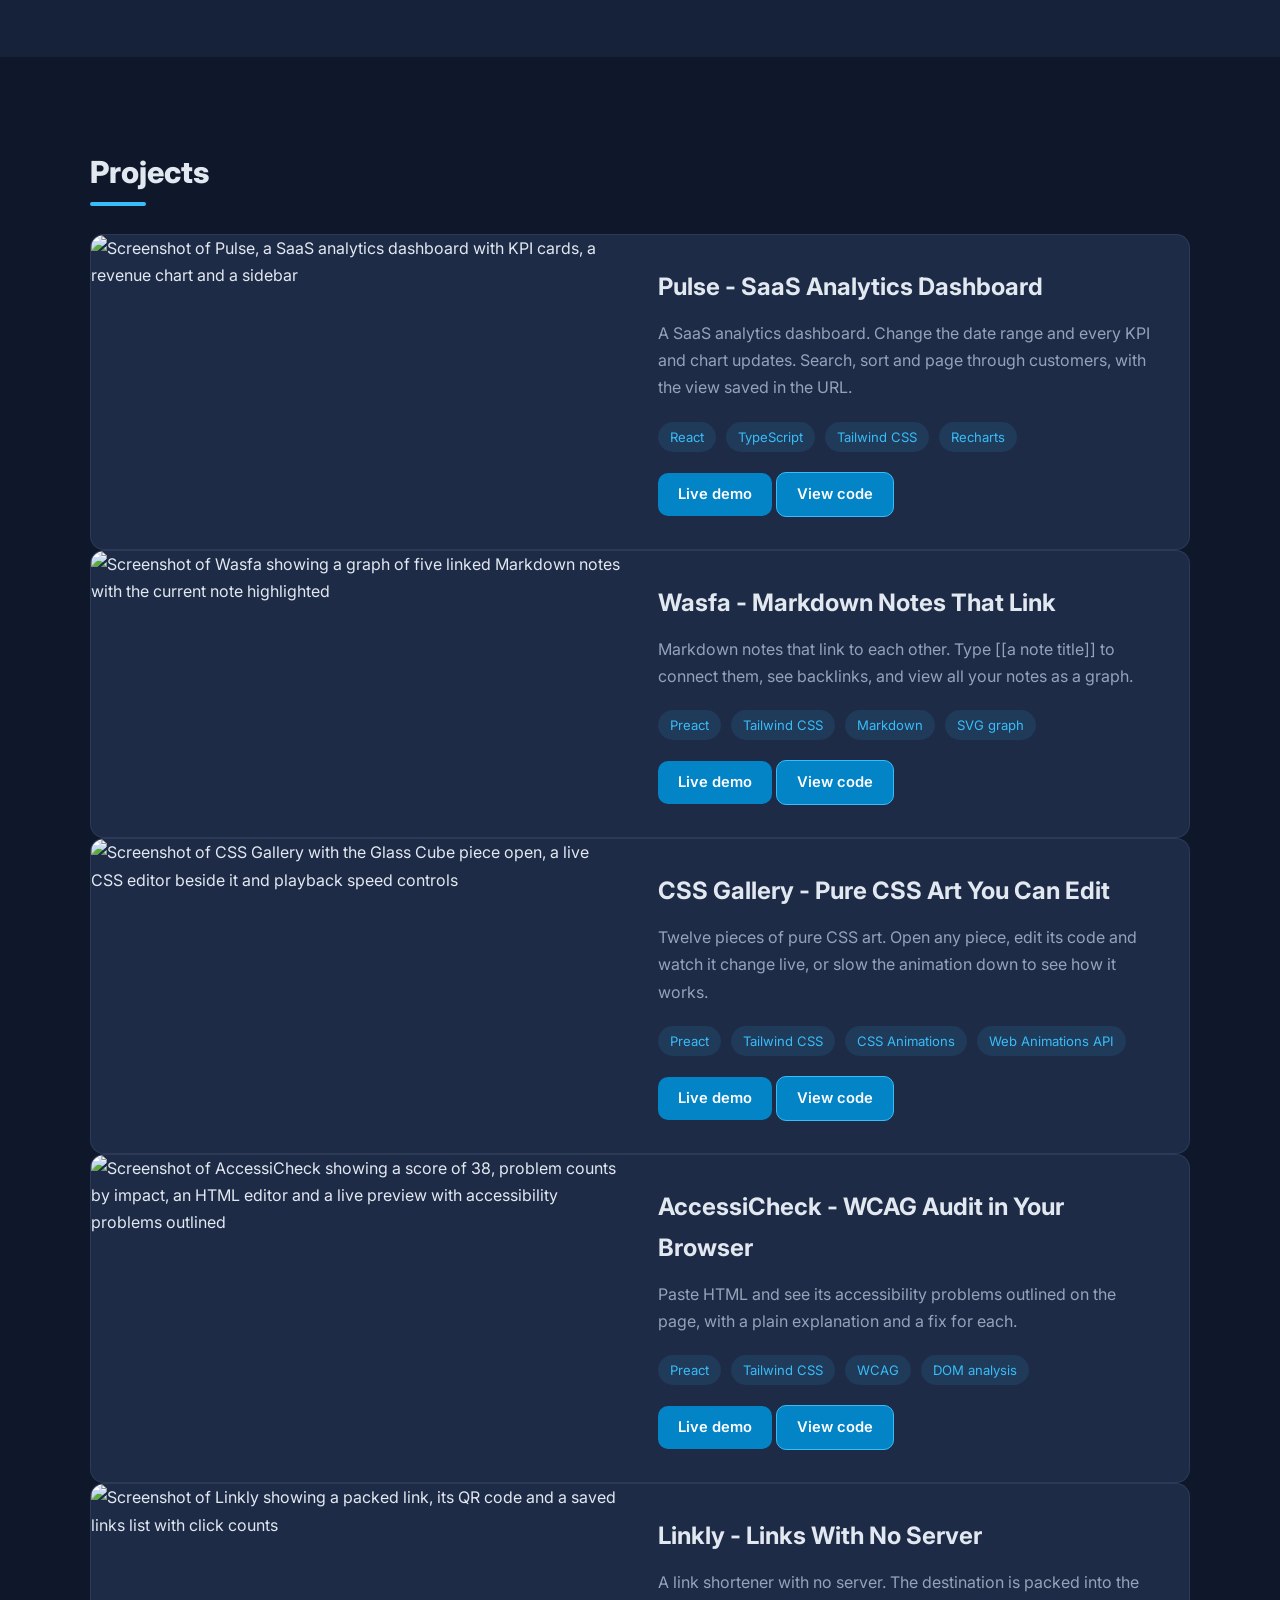
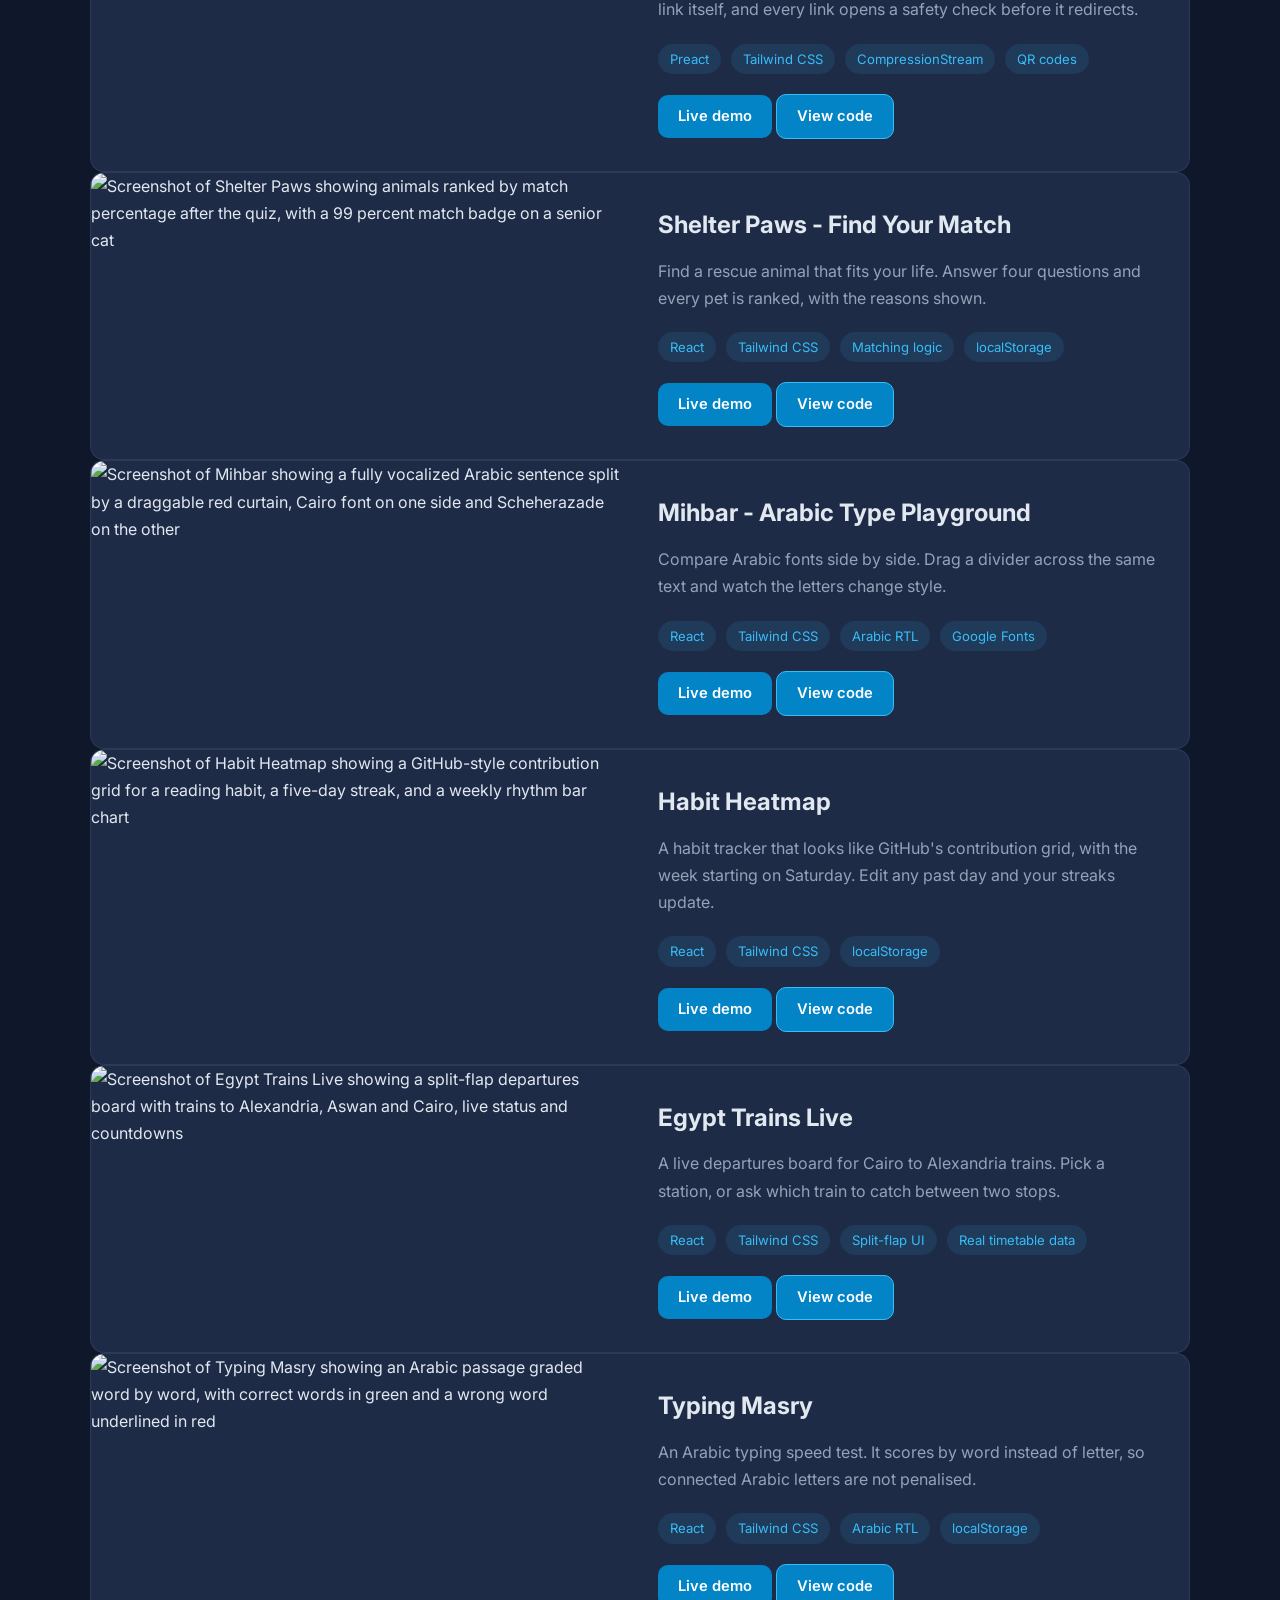
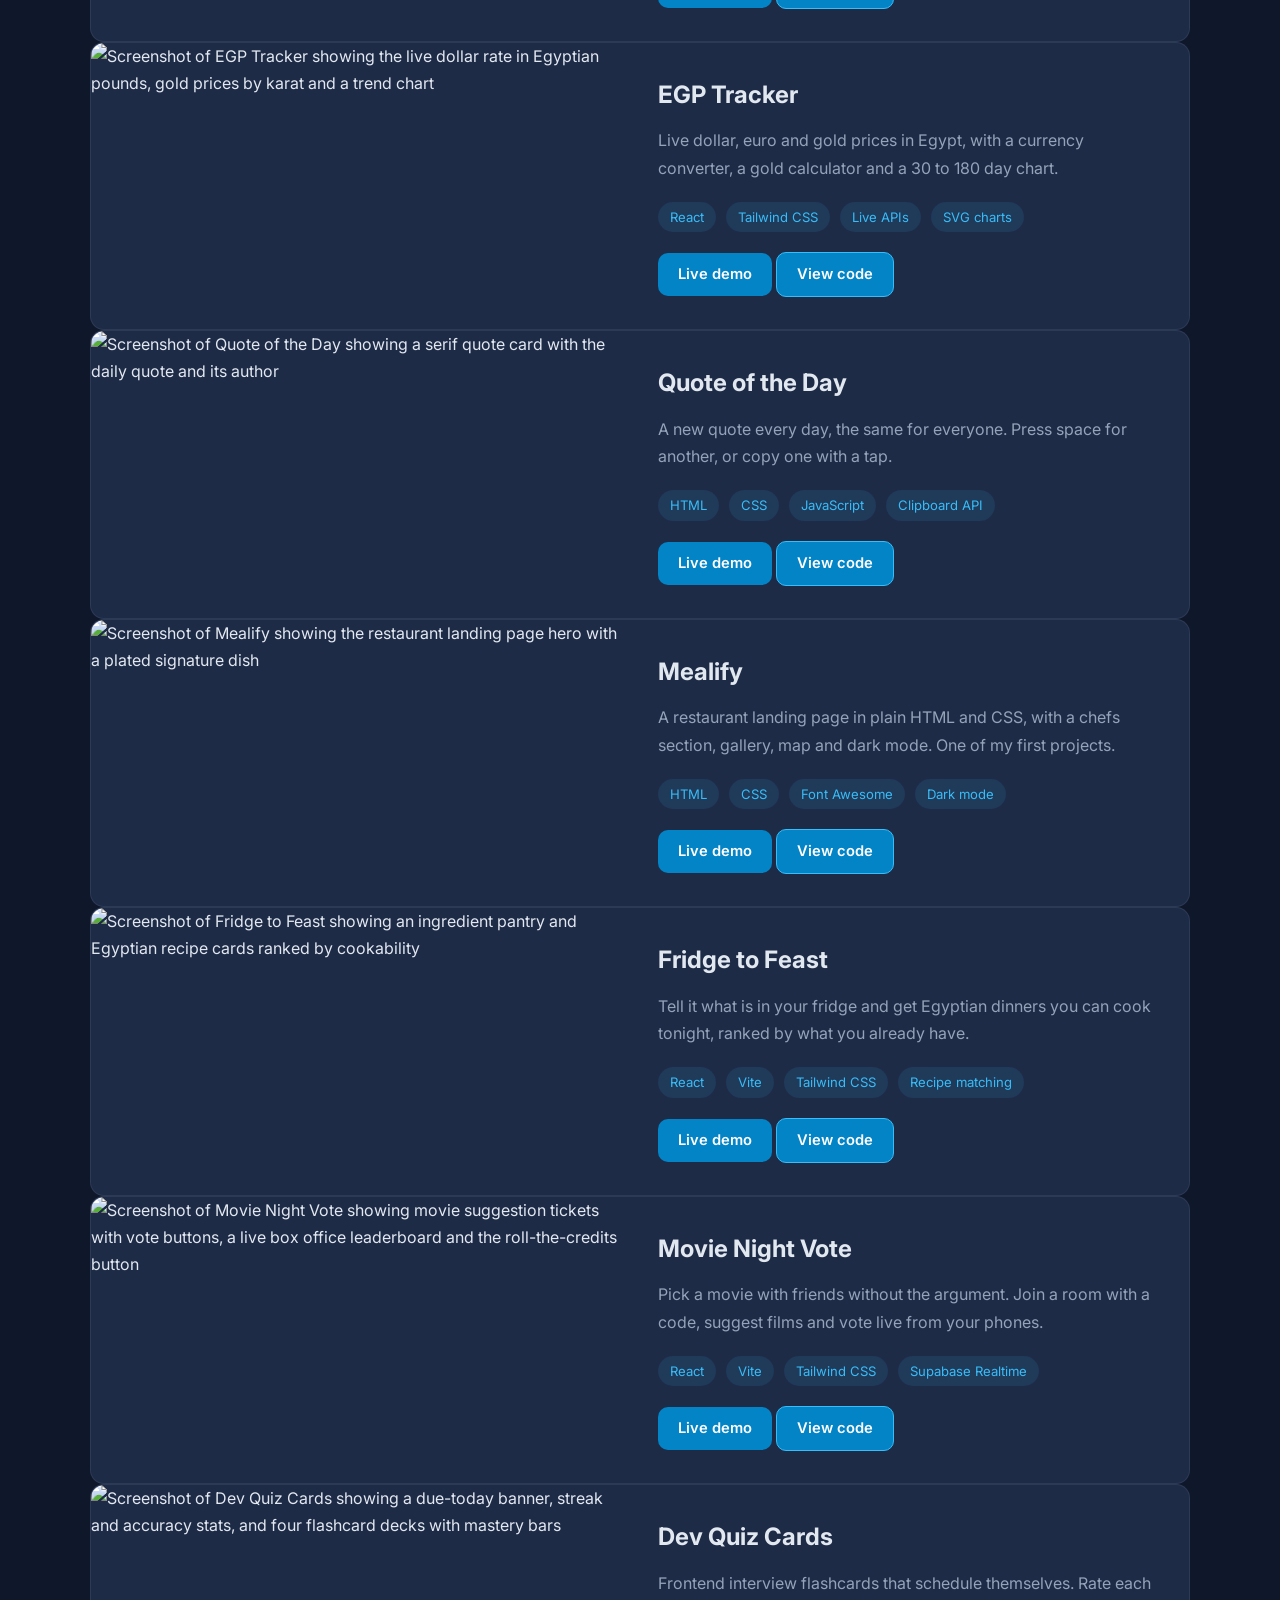
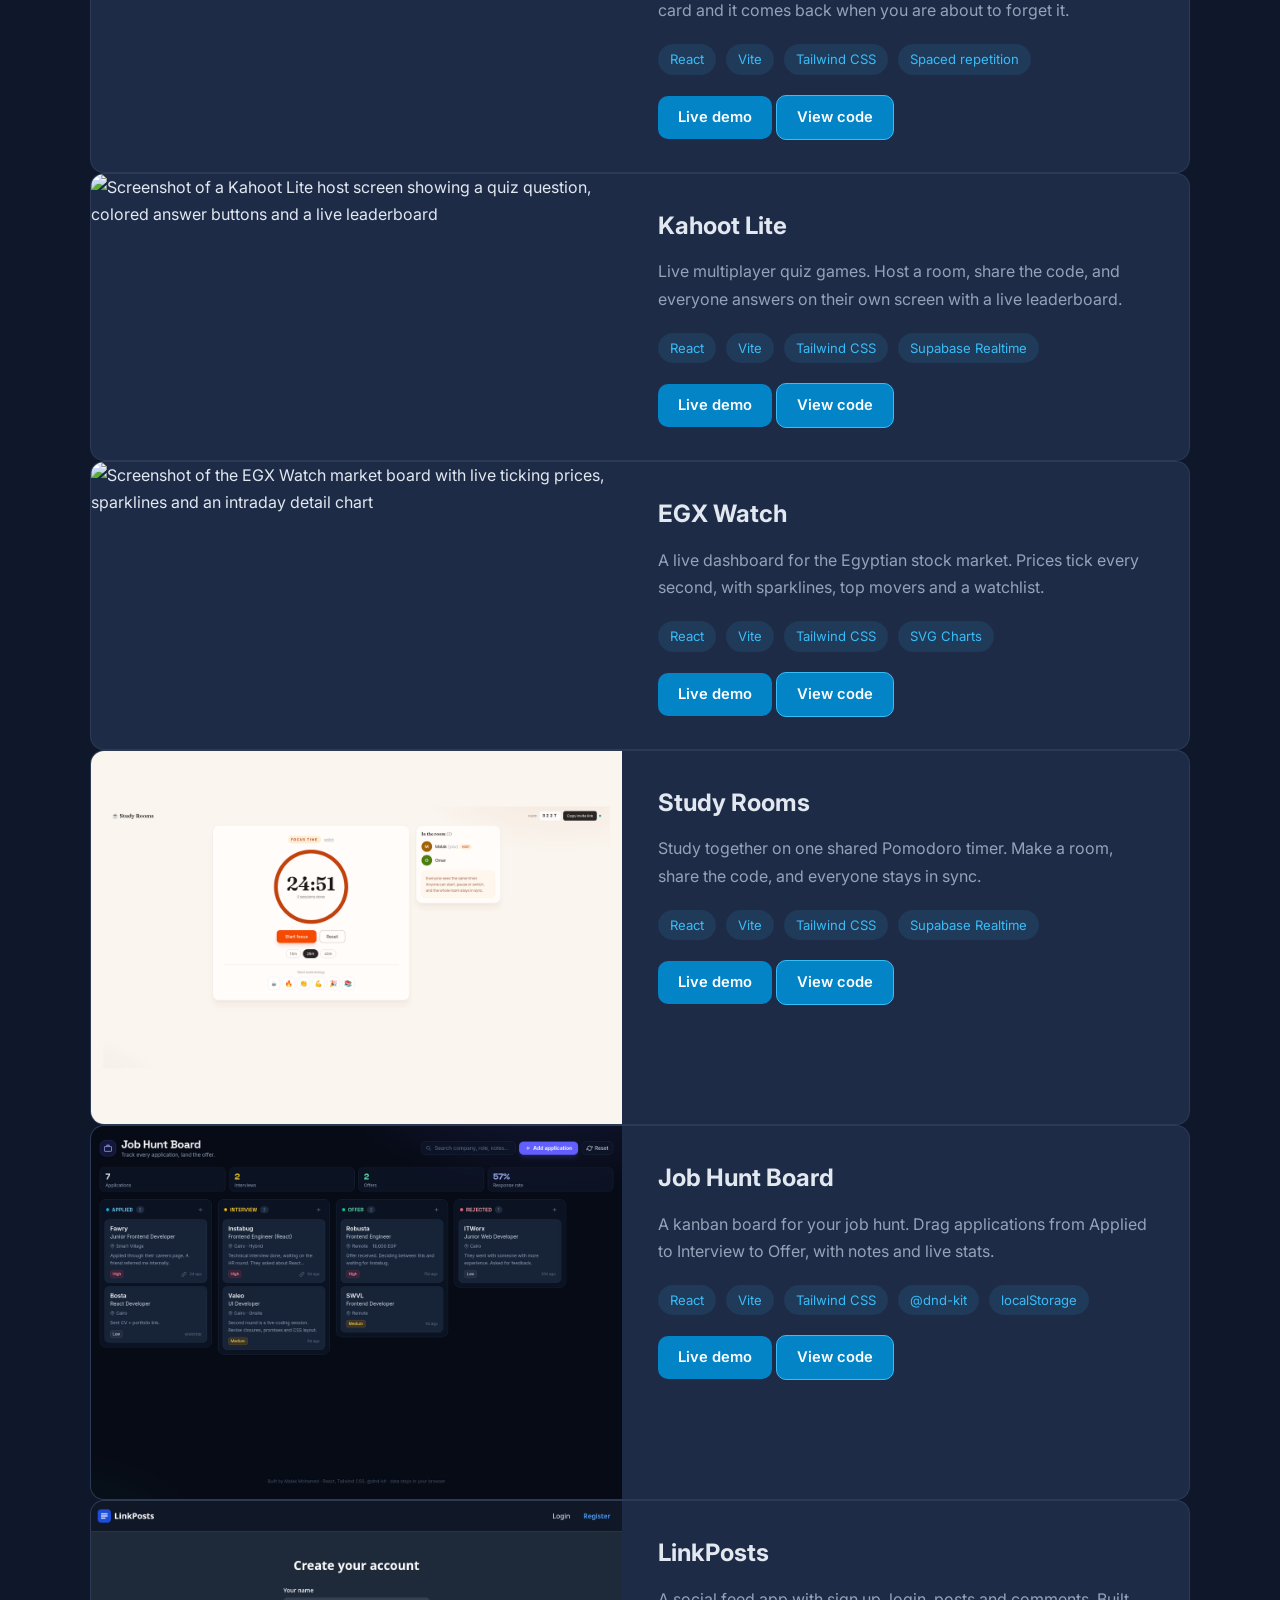
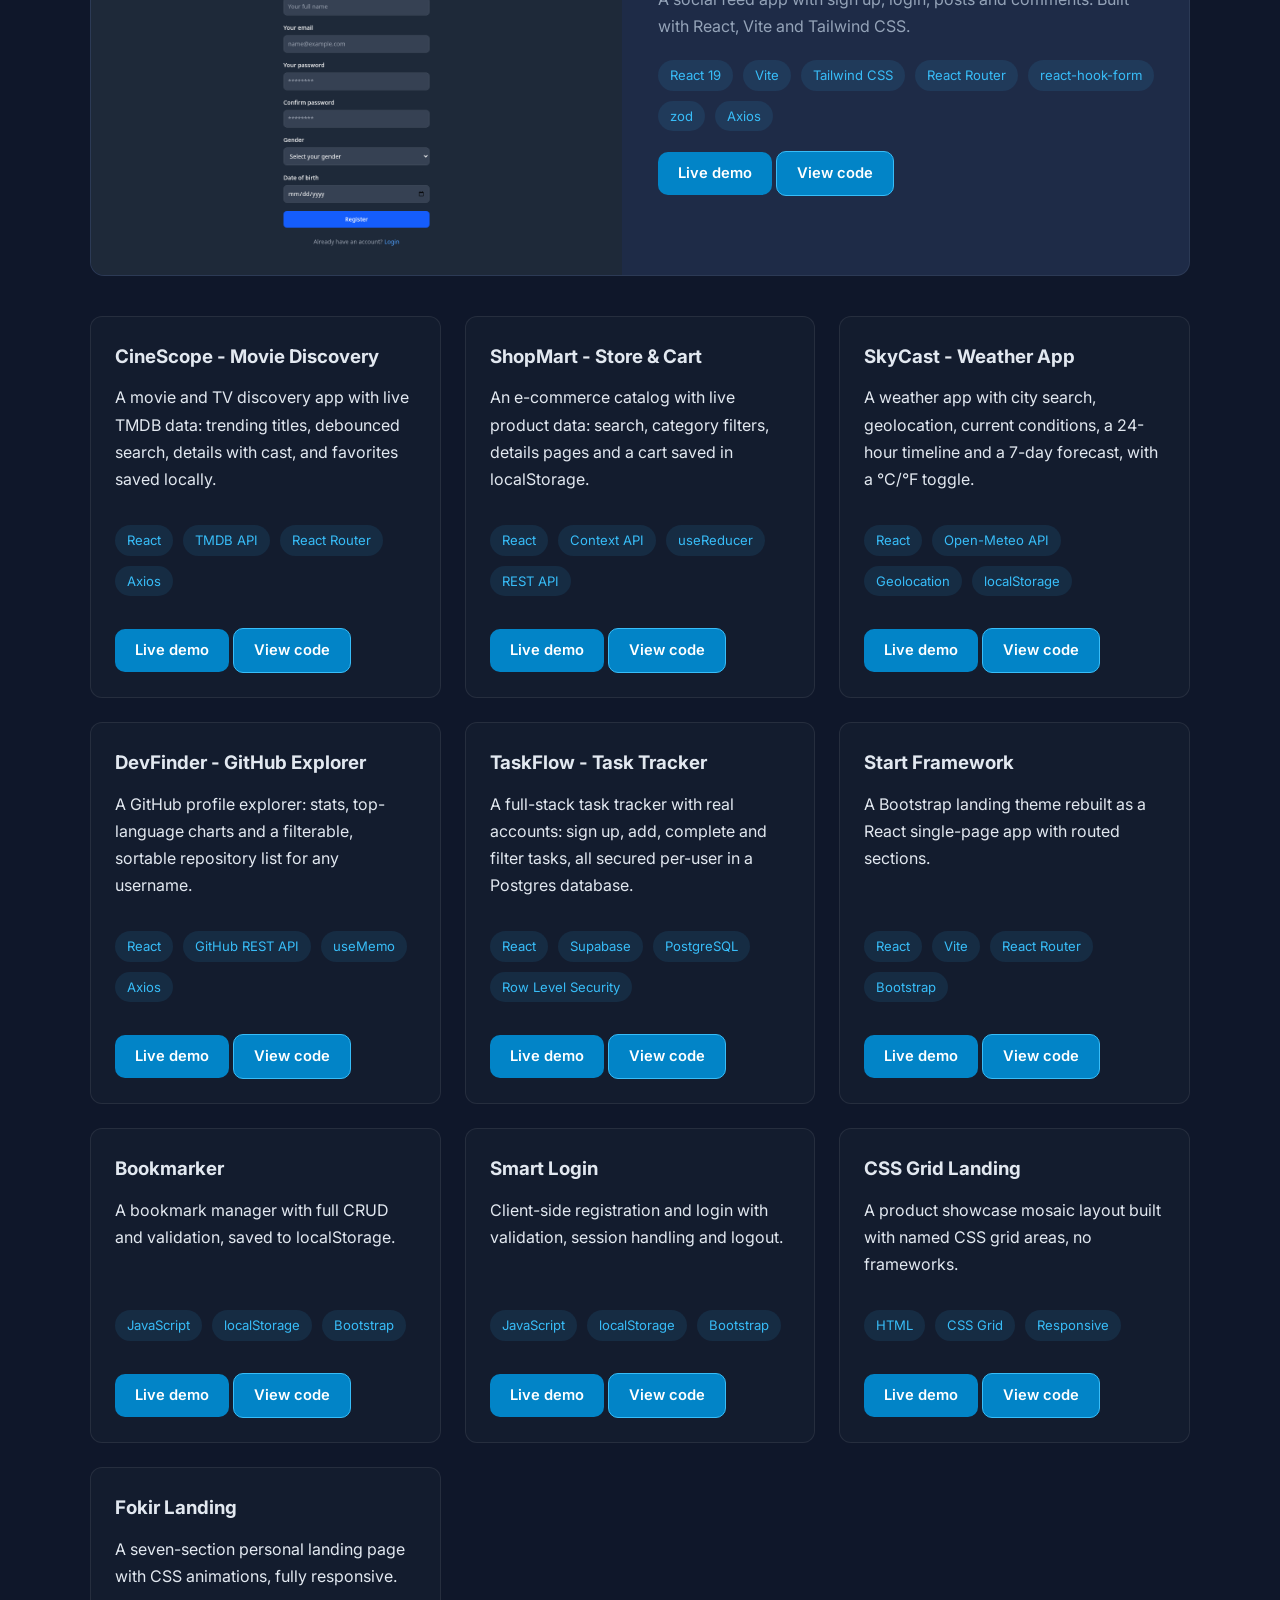
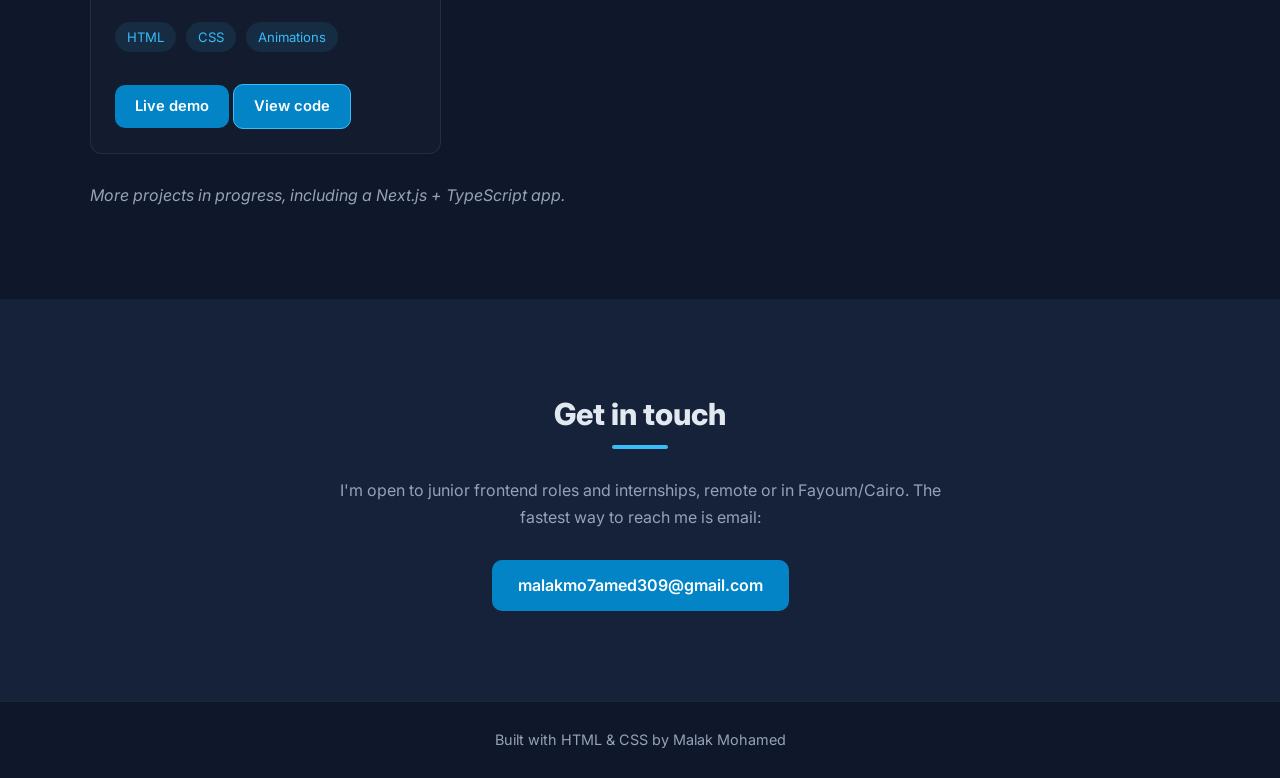
==== commit fcc7980d: "Remove Nakhl Atelier card until redesign" ====
--- a/index.html
+++ b/index.html
@@ -314,28 +314,6 @@
 
         <article class="project-card">
           <div class="project-media">
-            <img src="assets/nakhl-atelier.jpg" alt="Screenshot of Nakhl Atelier, a fashion storefront with a terracotta arch hero, linen shirt and hoodie illustrations" loading="lazy" />
-          </div>
-          <div class="project-body">
-            <h3>Nakhl Atelier</h3>
-            <p>
-              A fashion storefront for a fictional Cairo linen label. Garments are SVG and recolour live from the swatches, with a product view, a slide-out bag and smooth motion.
-            </p>
-            <ul class="tag-list">
-              <li>React</li>
-              <li>Vite</li>
-              <li>CSS animations</li>
-              <li>E-commerce UI</li>
-            </ul>
-            <div class="project-links">
-              <a href="https://malakmo7amed309.github.io/nakhl-atelier/" target="_blank" rel="noopener" class="btn btn-small">Live demo</a>
-              <a href="https://github.com/malakmo7amed309/nakhl-atelier" target="_blank" rel="noopener" class="btn btn-small btn-outline">View code</a>
-            </div>
-          </div>
-        </article>
-
-        <article class="project-card">
-          <div class="project-media">
             <img src="https://malakmo7amed309.github.io/typing-masry/screenshot.png" alt="Screenshot of Typing Masry showing an Arabic passage graded word by word, with correct words in green and a wrong word underlined in red" />
           </div>
           <div class="project-body">
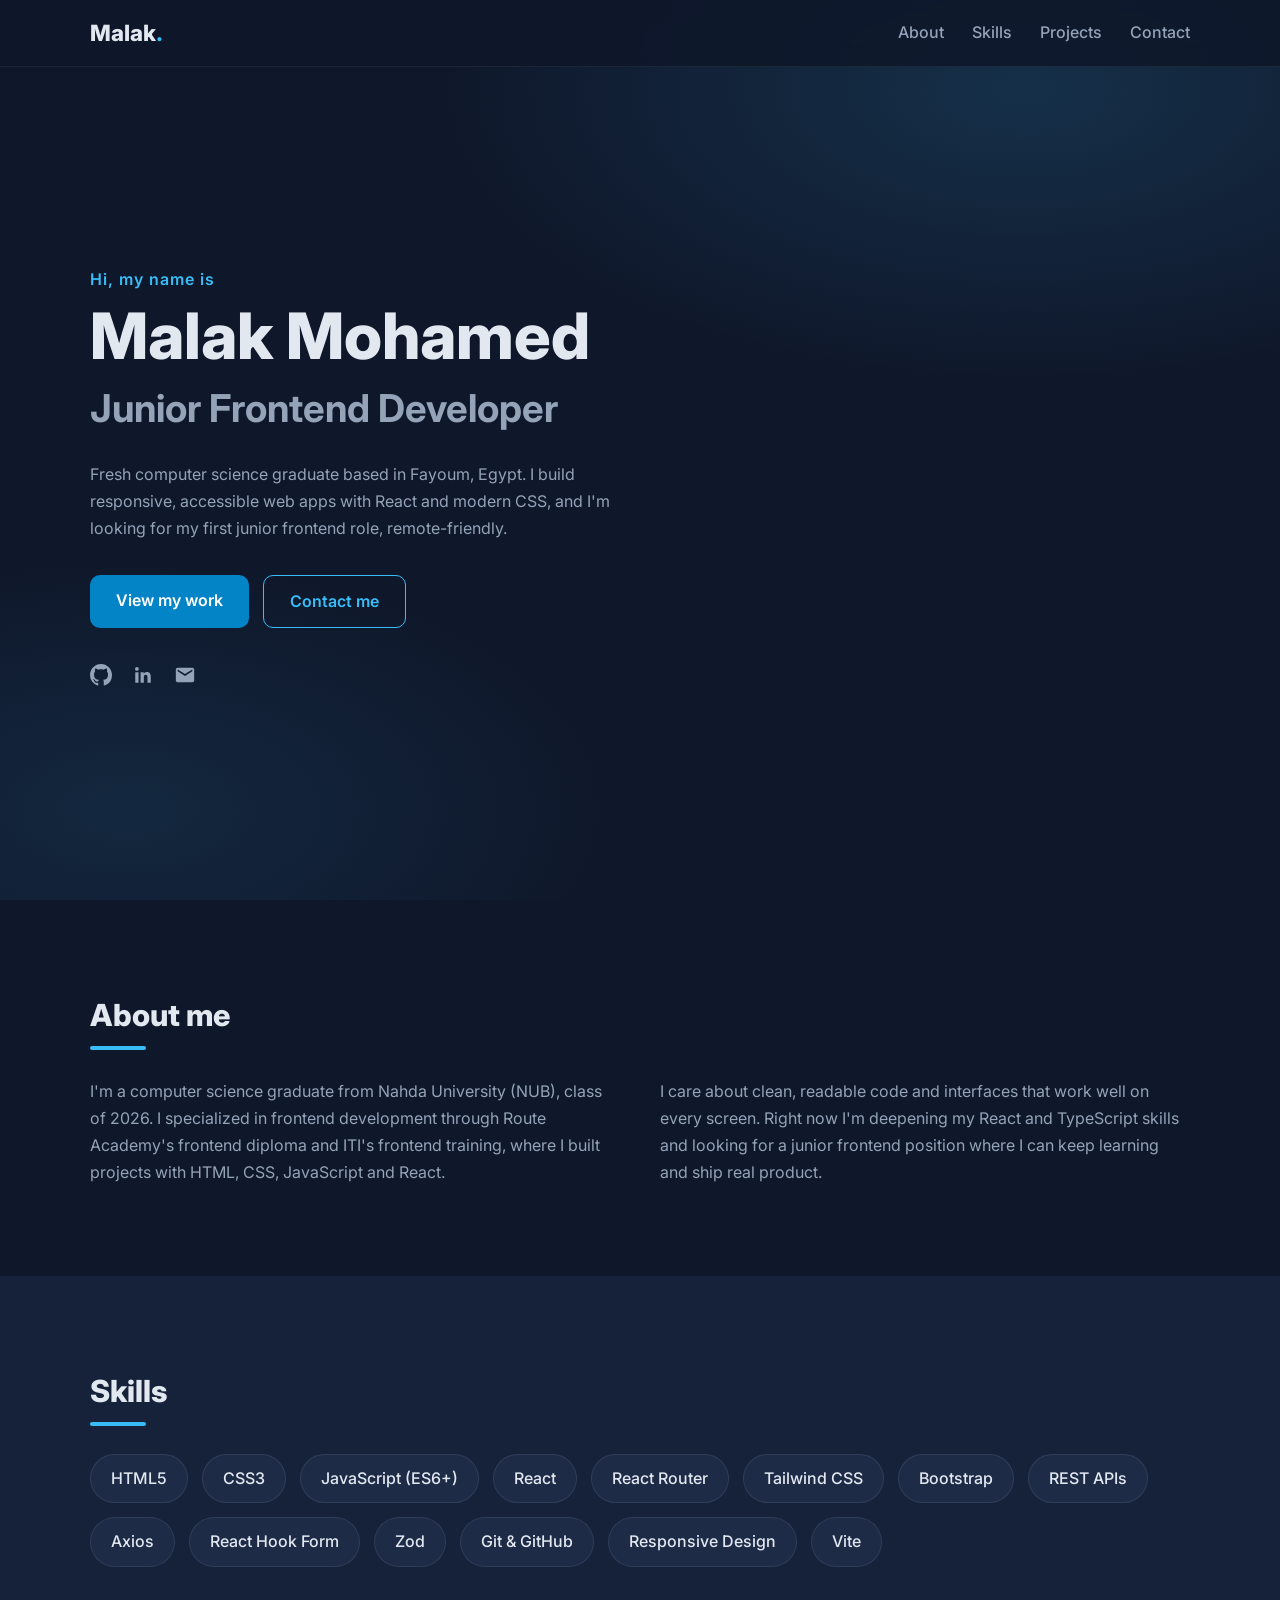
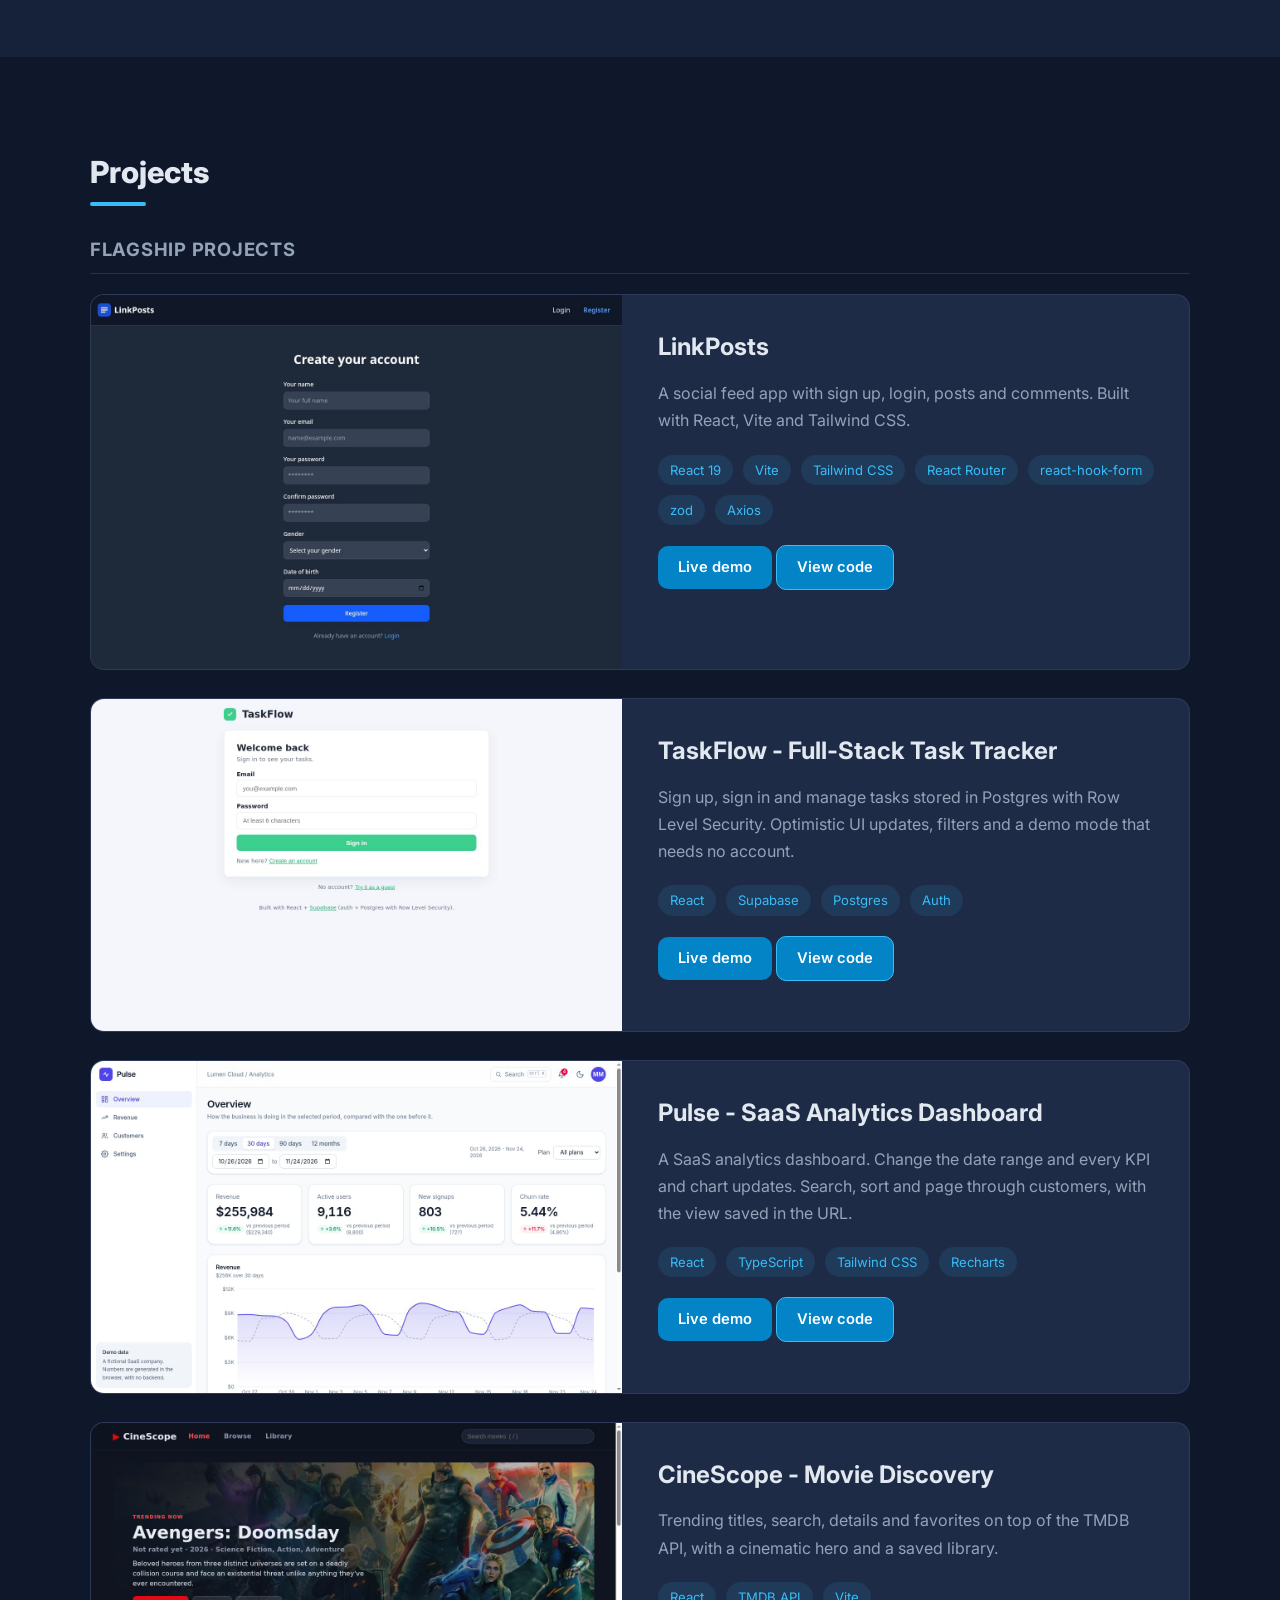
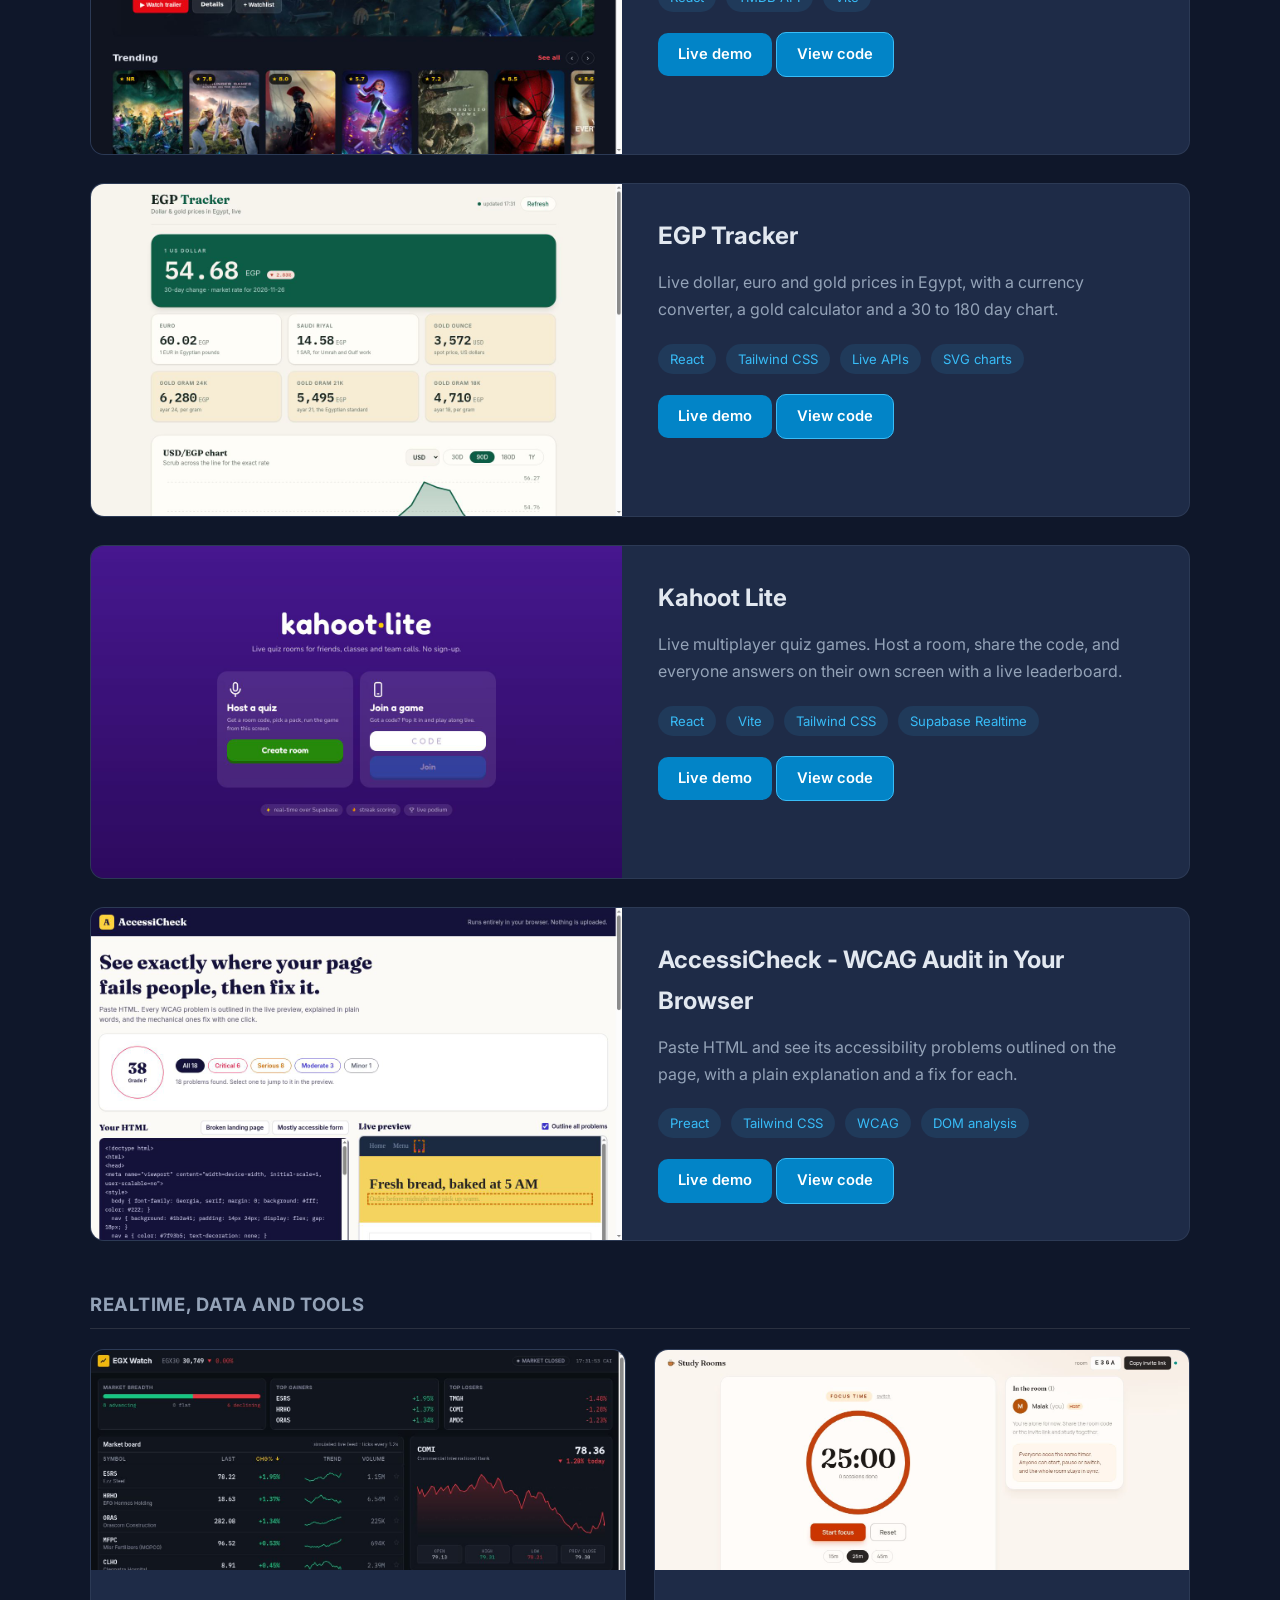
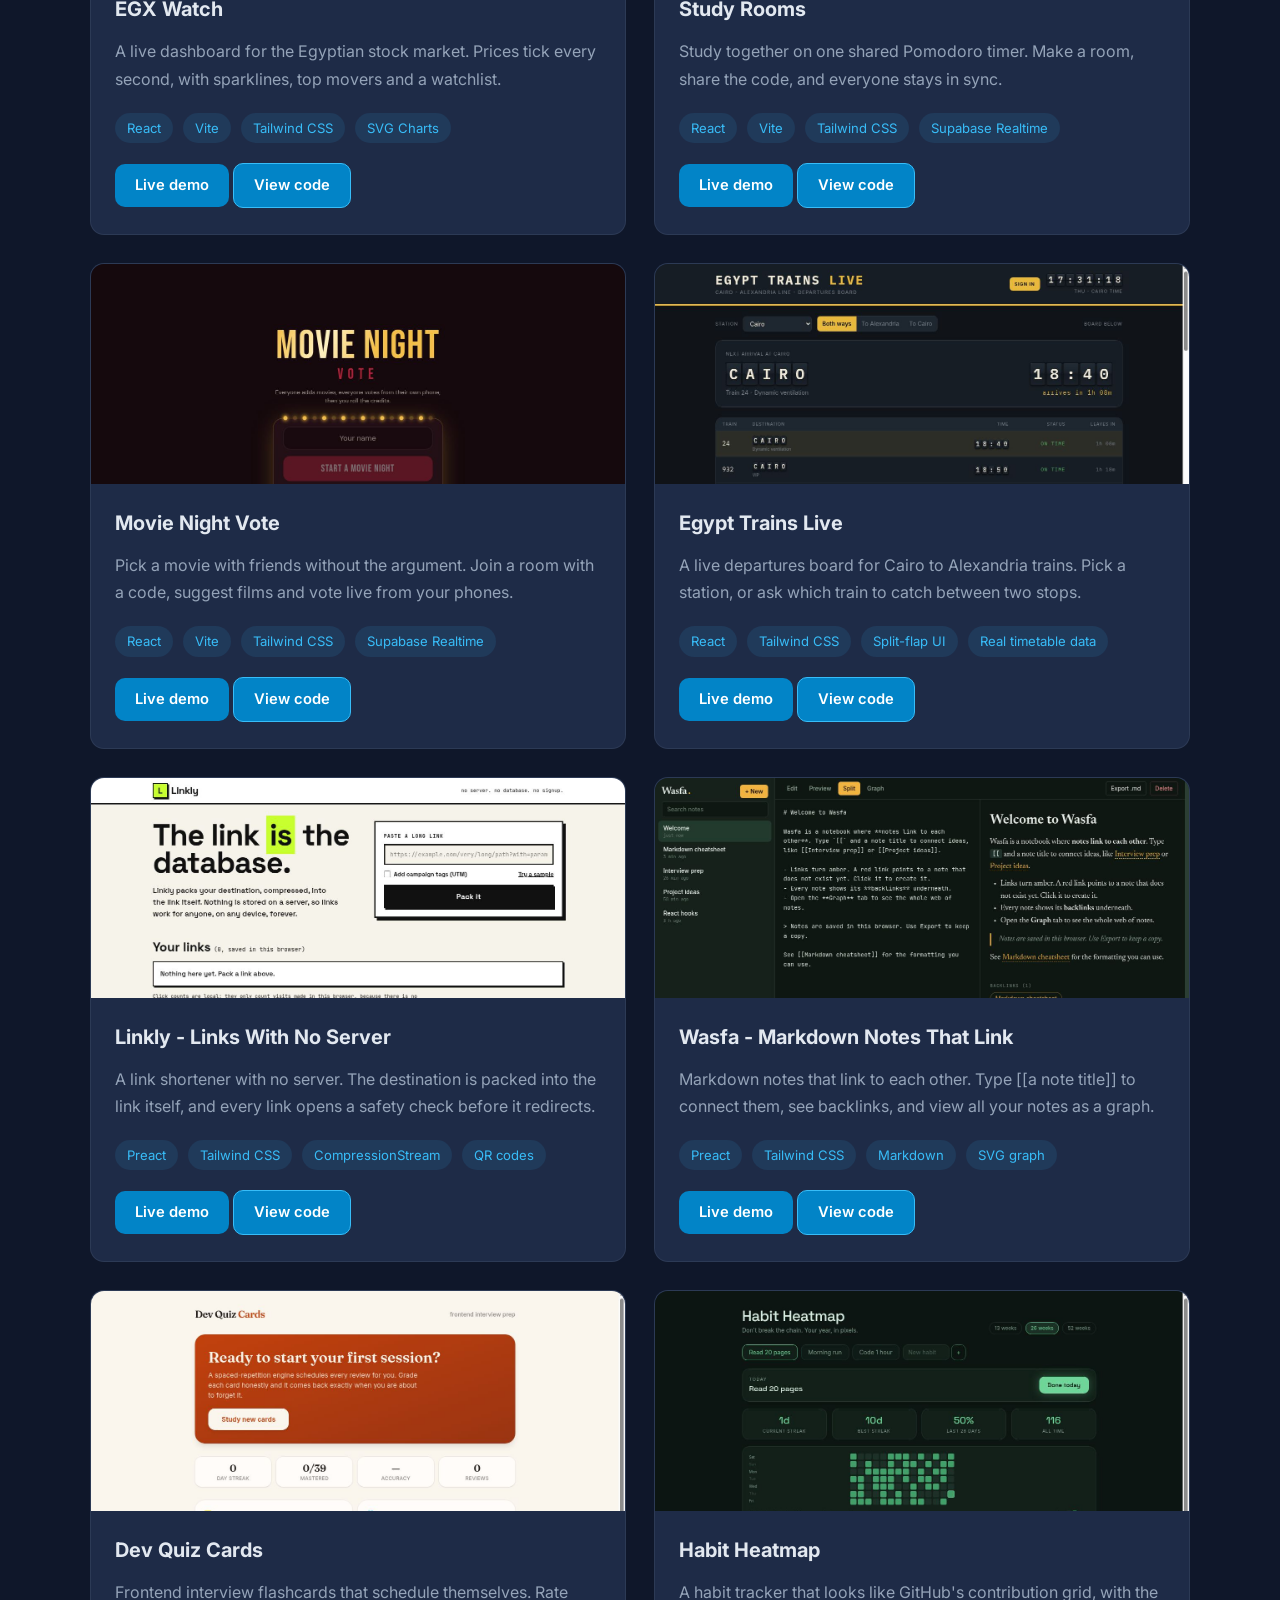
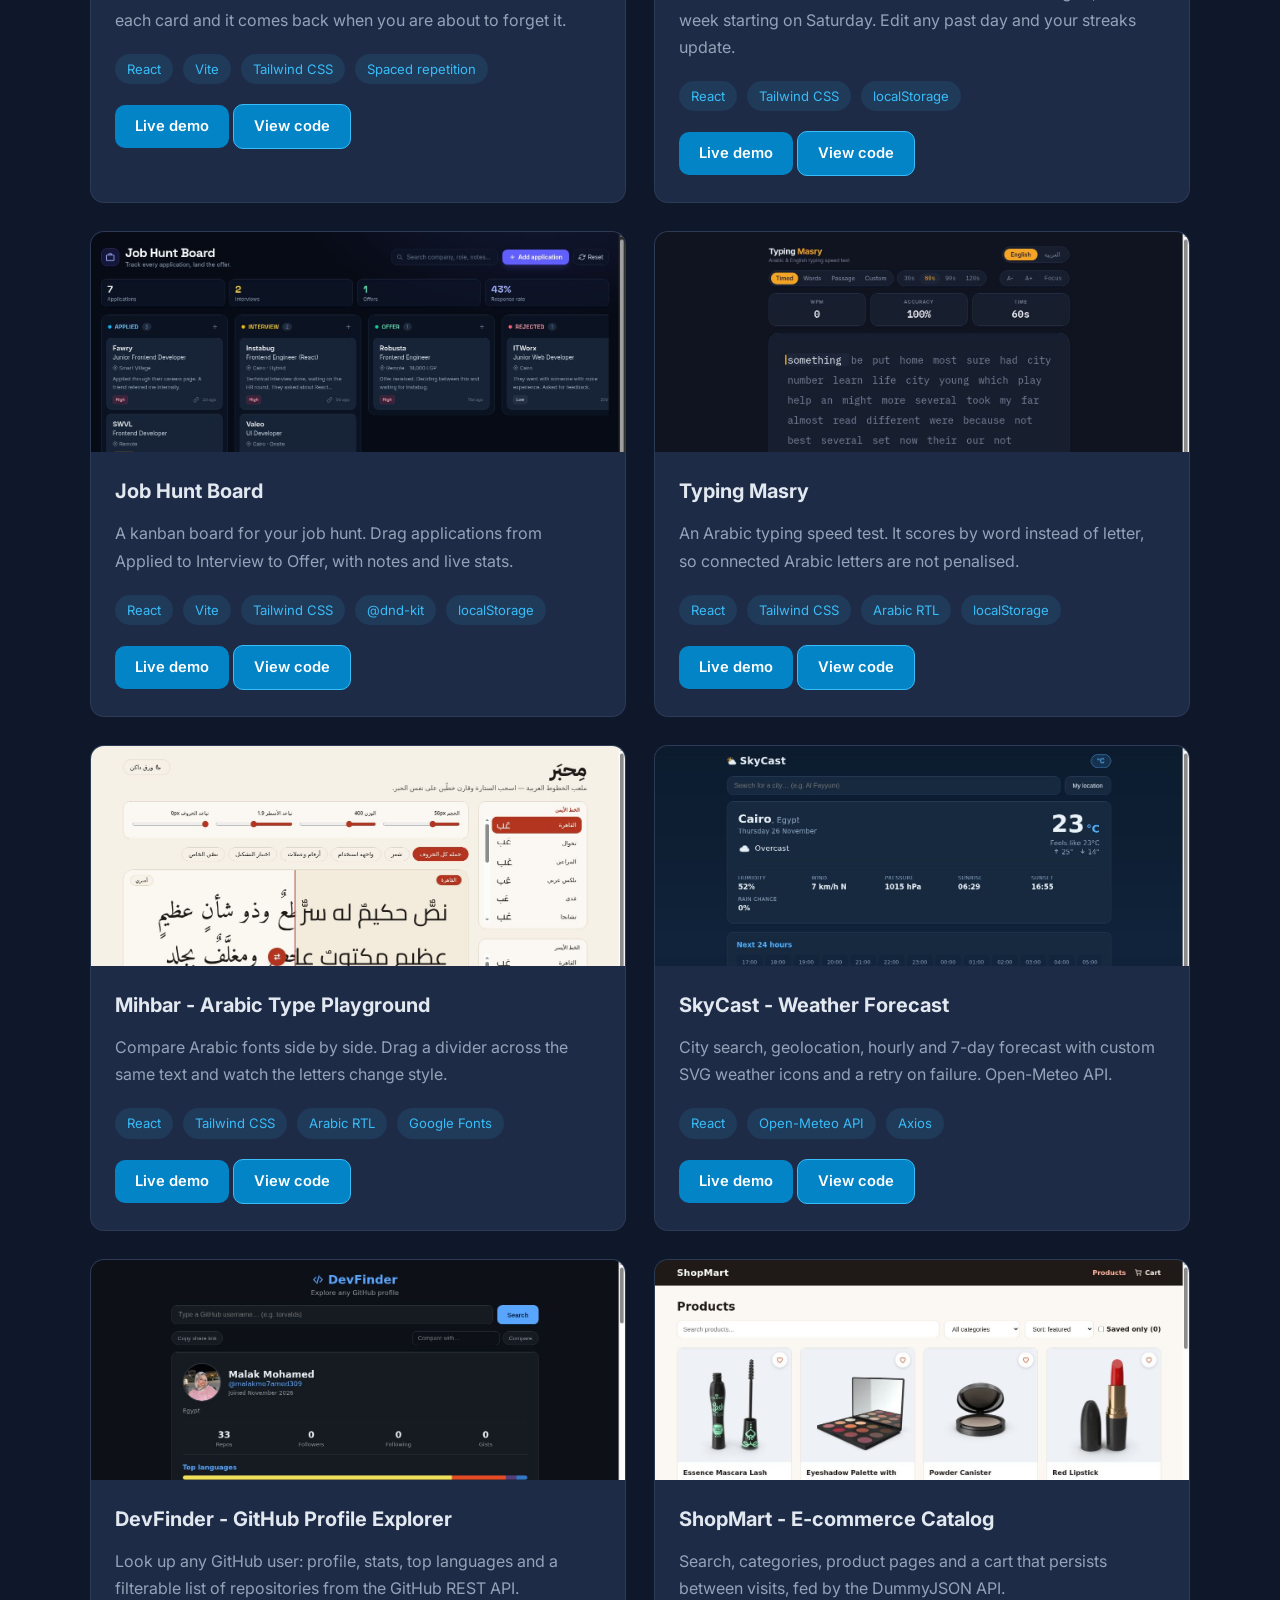
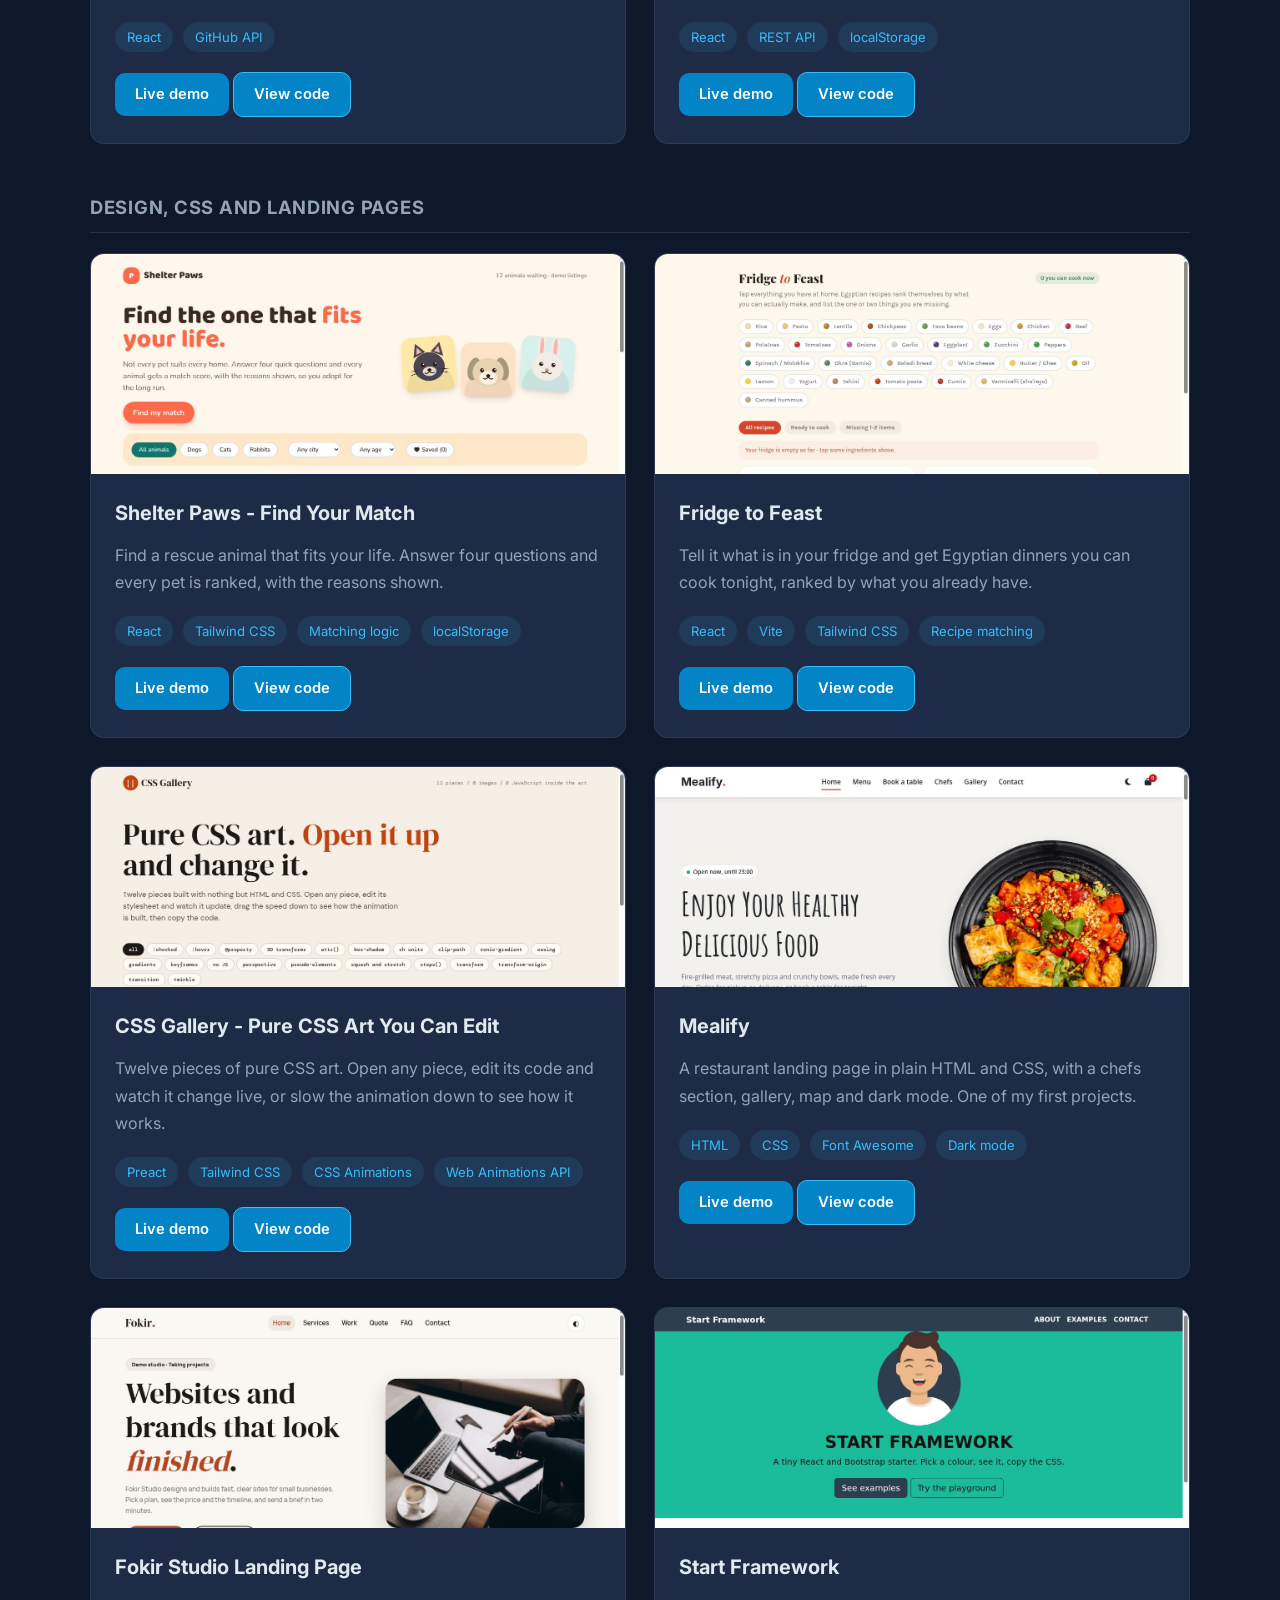
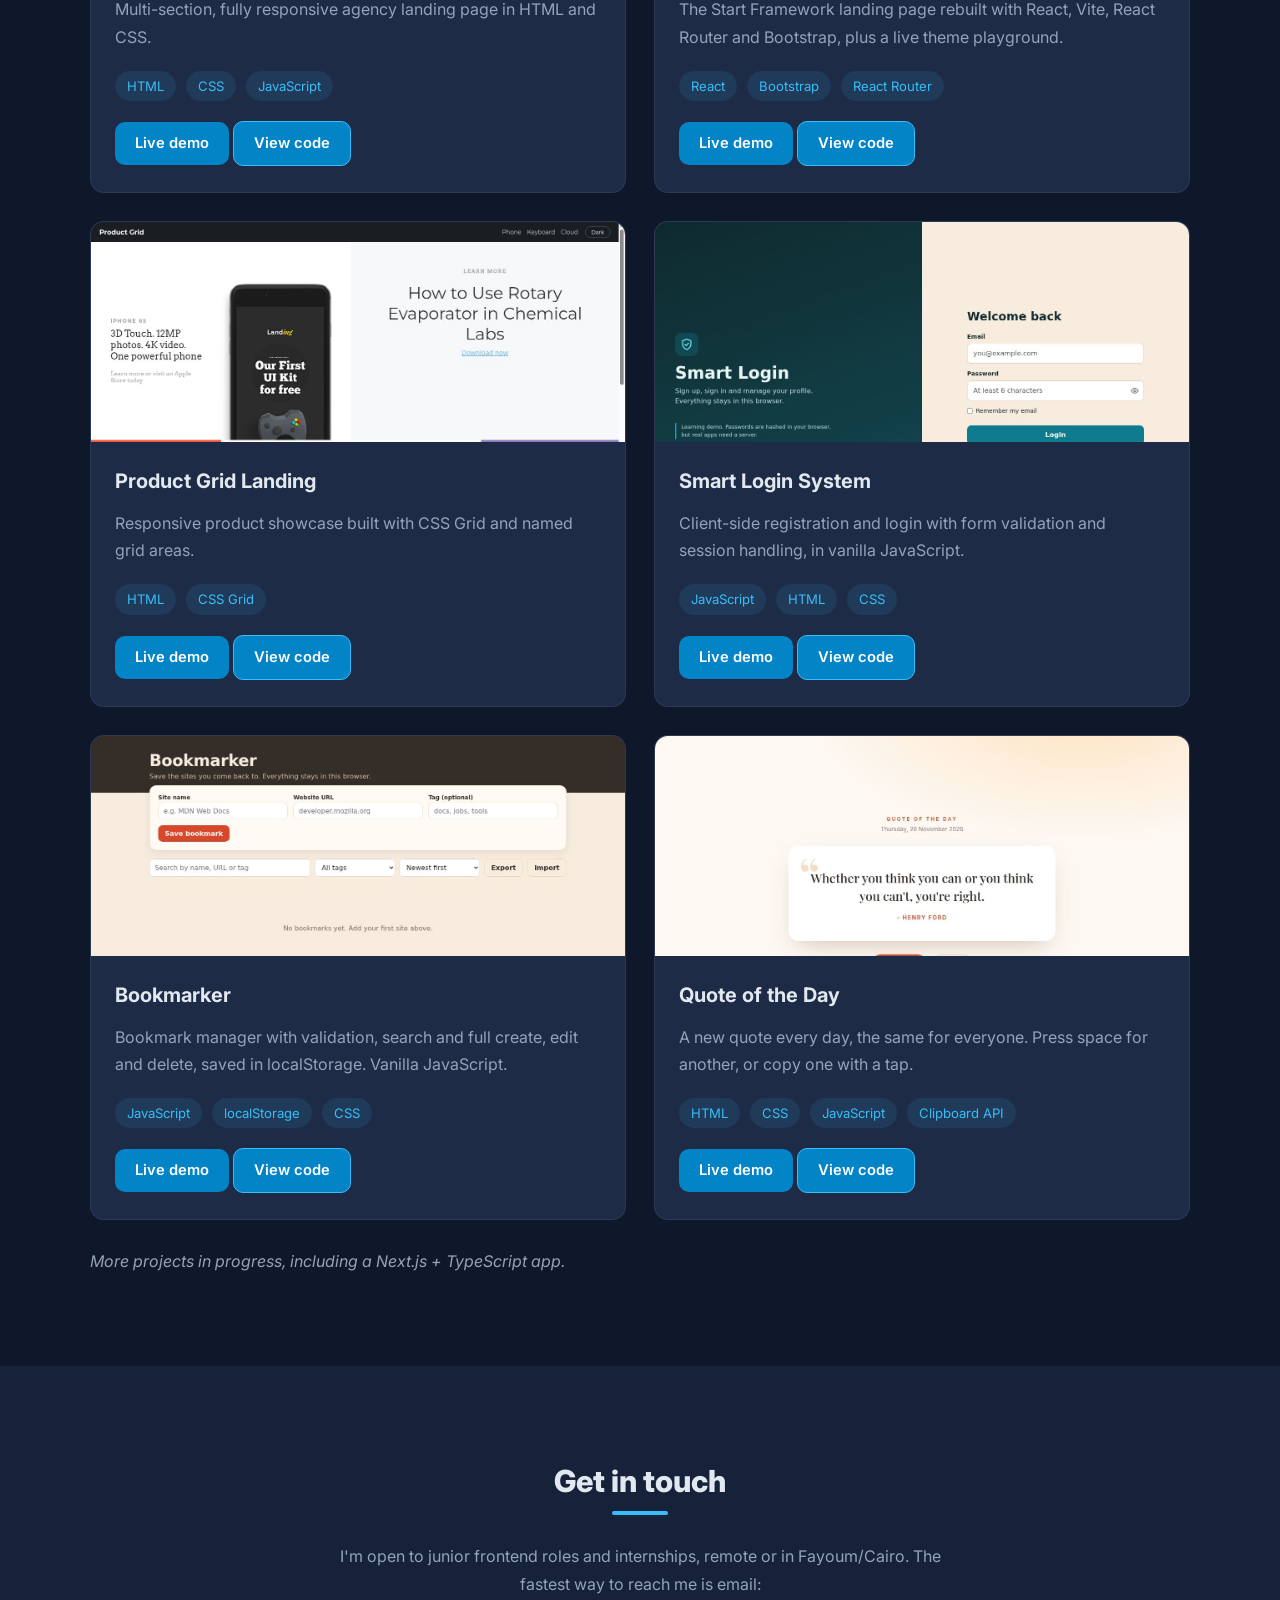
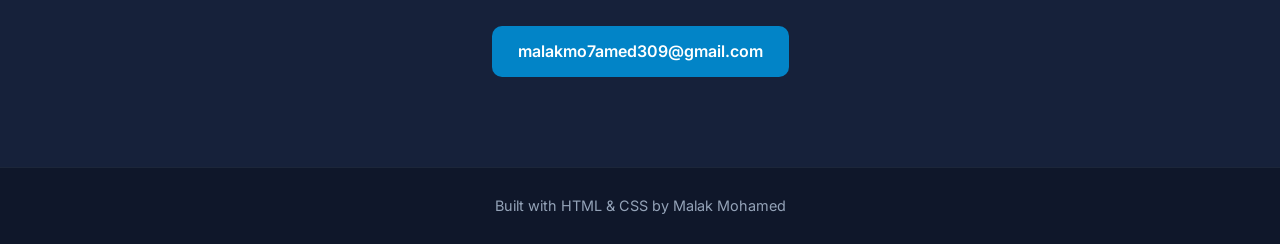
==== commit 8c6673fb: "Portfolio refresh: all 31 projects, grouped strongest first, local screenshots" ====
--- a/index.html
+++ b/index.html
@@ -115,15 +115,58 @@
       <div class="container">
         <h2 class="section-title">Projects</h2>
 
-        <article class="project-card">
-          <div class="project-media">
-            <img src="https://malakmo7amed309.github.io/pulse/screenshot.png" alt="Screenshot of Pulse, a SaaS analytics dashboard with KPI cards, a revenue chart and a sidebar" />
+        <h3 class="group-title">Flagship projects</h3>
+<div class="project-stack">
+        <article class="project-card">
+          <div class="project-media">
+            <img src="assets/p/LinkPosts.jpg" loading="lazy" alt="Screenshot of LinkPosts" />
+          </div>
+          <div class="project-body">
+            <h3>LinkPosts</h3>
+            <p>A social feed app with sign up, login, posts and comments. Built with React, Vite and Tailwind CSS.</p>
+            <ul class="tag-list">
+              <li>React 19</li>
+              <li>Vite</li>
+              <li>Tailwind CSS</li>
+              <li>React Router</li>
+              <li>react-hook-form</li>
+              <li>zod</li>
+              <li>Axios</li>
+            </ul>
+            <div class="project-links">
+              <a href="https://malakmo7amed309.github.io/LinkPosts/" target="_blank" rel="noopener" class="btn btn-small">Live demo</a>
+              <a href="https://github.com/malakmo7amed309/LinkPosts" target="_blank" rel="noopener" class="btn btn-small btn-outline">View code</a>
+            </div>
+          </div>
+        </article>
+
+        <article class="project-card">
+          <div class="project-media">
+            <img src="assets/p/task-tracker.jpg" loading="lazy" alt="Screenshot of TaskFlow - Full-Stack Task Tracker" />
+          </div>
+          <div class="project-body">
+            <h3>TaskFlow - Full-Stack Task Tracker</h3>
+            <p>Sign up, sign in and manage tasks stored in Postgres with Row Level Security. Optimistic UI updates, filters and a demo mode that needs no account.</p>
+            <ul class="tag-list">
+              <li>React</li>
+              <li>Supabase</li>
+              <li>Postgres</li>
+              <li>Auth</li>
+            </ul>
+            <div class="project-links">
+              <a href="https://malakmo7amed309.github.io/task-tracker/" target="_blank" rel="noopener" class="btn btn-small">Live demo</a>
+              <a href="https://github.com/malakmo7amed309/task-tracker" target="_blank" rel="noopener" class="btn btn-small btn-outline">View code</a>
+            </div>
+          </div>
+        </article>
+
+        <article class="project-card">
+          <div class="project-media">
+            <img src="assets/p/pulse.jpg" loading="lazy" alt="Screenshot of Pulse - SaaS Analytics Dashboard" />
           </div>
           <div class="project-body">
             <h3>Pulse - SaaS Analytics Dashboard</h3>
-            <p>
-              A SaaS analytics dashboard. Change the date range and every KPI and chart updates. Search, sort and page through customers, with the view saved in the URL.
-            </p>
+            <p>A SaaS analytics dashboard. Change the date range and every KPI and chart updates. Search, sort and page through customers, with the view saved in the URL.</p>
             <ul class="tag-list">
               <li>React</li>
               <li>TypeScript</li>
@@ -139,13 +182,193 @@
 
         <article class="project-card">
           <div class="project-media">
-            <img src="https://malakmo7amed309.github.io/wasfa/screenshot.png" alt="Screenshot of Wasfa showing a graph of five linked Markdown notes with the current note highlighted" />
+            <img src="assets/p/movie-app.jpg" loading="lazy" alt="Screenshot of CineScope - Movie Discovery" />
+          </div>
+          <div class="project-body">
+            <h3>CineScope - Movie Discovery</h3>
+            <p>Trending titles, search, details and favorites on top of the TMDB API, with a cinematic hero and a saved library.</p>
+            <ul class="tag-list">
+              <li>React</li>
+              <li>TMDB API</li>
+              <li>Vite</li>
+            </ul>
+            <div class="project-links">
+              <a href="https://malakmo7amed309.github.io/movie-app/" target="_blank" rel="noopener" class="btn btn-small">Live demo</a>
+              <a href="https://github.com/malakmo7amed309/movie-app" target="_blank" rel="noopener" class="btn btn-small btn-outline">View code</a>
+            </div>
+          </div>
+        </article>
+
+        <article class="project-card">
+          <div class="project-media">
+            <img src="assets/p/egp-tracker.jpg" loading="lazy" alt="Screenshot of EGP Tracker" />
+          </div>
+          <div class="project-body">
+            <h3>EGP Tracker</h3>
+            <p>Live dollar, euro and gold prices in Egypt, with a currency converter, a gold calculator and a 30 to 180 day chart.</p>
+            <ul class="tag-list">
+              <li>React</li>
+              <li>Tailwind CSS</li>
+              <li>Live APIs</li>
+              <li>SVG charts</li>
+            </ul>
+            <div class="project-links">
+              <a href="https://malakmo7amed309.github.io/egp-tracker/" target="_blank" rel="noopener" class="btn btn-small">Live demo</a>
+              <a href="https://github.com/malakmo7amed309/egp-tracker" target="_blank" rel="noopener" class="btn btn-small btn-outline">View code</a>
+            </div>
+          </div>
+        </article>
+
+        <article class="project-card">
+          <div class="project-media">
+            <img src="assets/p/kahoot-lite.jpg" loading="lazy" alt="Screenshot of Kahoot Lite" />
+          </div>
+          <div class="project-body">
+            <h3>Kahoot Lite</h3>
+            <p>Live multiplayer quiz games. Host a room, share the code, and everyone answers on their own screen with a live leaderboard.</p>
+            <ul class="tag-list">
+              <li>React</li>
+              <li>Vite</li>
+              <li>Tailwind CSS</li>
+              <li>Supabase Realtime</li>
+            </ul>
+            <div class="project-links">
+              <a href="https://malakmo7amed309.github.io/kahoot-lite/" target="_blank" rel="noopener" class="btn btn-small">Live demo</a>
+              <a href="https://github.com/malakmo7amed309/kahoot-lite" target="_blank" rel="noopener" class="btn btn-small btn-outline">View code</a>
+            </div>
+          </div>
+        </article>
+
+        <article class="project-card">
+          <div class="project-media">
+            <img src="assets/p/accessicheck.jpg" loading="lazy" alt="Screenshot of AccessiCheck - WCAG Audit in Your Browser" />
+          </div>
+          <div class="project-body">
+            <h3>AccessiCheck - WCAG Audit in Your Browser</h3>
+            <p>Paste HTML and see its accessibility problems outlined on the page, with a plain explanation and a fix for each.</p>
+            <ul class="tag-list">
+              <li>Preact</li>
+              <li>Tailwind CSS</li>
+              <li>WCAG</li>
+              <li>DOM analysis</li>
+            </ul>
+            <div class="project-links">
+              <a href="https://malakmo7amed309.github.io/accessicheck/" target="_blank" rel="noopener" class="btn btn-small">Live demo</a>
+              <a href="https://github.com/malakmo7amed309/accessicheck" target="_blank" rel="noopener" class="btn btn-small btn-outline">View code</a>
+            </div>
+          </div>
+        </article>
+</div>
+
+        <h3 class="group-title">Realtime, data and tools</h3>
+<div class="project-grid">
+        <article class="project-card">
+          <div class="project-media">
+            <img src="assets/p/egx-watch.jpg" loading="lazy" alt="Screenshot of EGX Watch" />
+          </div>
+          <div class="project-body">
+            <h3>EGX Watch</h3>
+            <p>A live dashboard for the Egyptian stock market. Prices tick every second, with sparklines, top movers and a watchlist.</p>
+            <ul class="tag-list">
+              <li>React</li>
+              <li>Vite</li>
+              <li>Tailwind CSS</li>
+              <li>SVG Charts</li>
+            </ul>
+            <div class="project-links">
+              <a href="https://malakmo7amed309.github.io/egx-watch/" target="_blank" rel="noopener" class="btn btn-small">Live demo</a>
+              <a href="https://github.com/malakmo7amed309/egx-watch" target="_blank" rel="noopener" class="btn btn-small btn-outline">View code</a>
+            </div>
+          </div>
+        </article>
+
+        <article class="project-card">
+          <div class="project-media">
+            <img src="assets/p/study-rooms.jpg" loading="lazy" alt="Screenshot of Study Rooms" />
+          </div>
+          <div class="project-body">
+            <h3>Study Rooms</h3>
+            <p>Study together on one shared Pomodoro timer. Make a room, share the code, and everyone stays in sync.</p>
+            <ul class="tag-list">
+              <li>React</li>
+              <li>Vite</li>
+              <li>Tailwind CSS</li>
+              <li>Supabase Realtime</li>
+            </ul>
+            <div class="project-links">
+              <a href="https://malakmo7amed309.github.io/study-rooms/" target="_blank" rel="noopener" class="btn btn-small">Live demo</a>
+              <a href="https://github.com/malakmo7amed309/study-rooms" target="_blank" rel="noopener" class="btn btn-small btn-outline">View code</a>
+            </div>
+          </div>
+        </article>
+
+        <article class="project-card">
+          <div class="project-media">
+            <img src="assets/p/movie-night-vote.jpg" loading="lazy" alt="Screenshot of Movie Night Vote" />
+          </div>
+          <div class="project-body">
+            <h3>Movie Night Vote</h3>
+            <p>Pick a movie with friends without the argument. Join a room with a code, suggest films and vote live from your phones.</p>
+            <ul class="tag-list">
+              <li>React</li>
+              <li>Vite</li>
+              <li>Tailwind CSS</li>
+              <li>Supabase Realtime</li>
+            </ul>
+            <div class="project-links">
+              <a href="https://malakmo7amed309.github.io/movie-night-vote/" target="_blank" rel="noopener" class="btn btn-small">Live demo</a>
+              <a href="https://github.com/malakmo7amed309/movie-night-vote" target="_blank" rel="noopener" class="btn btn-small btn-outline">View code</a>
+            </div>
+          </div>
+        </article>
+
+        <article class="project-card">
+          <div class="project-media">
+            <img src="assets/p/egypt-trains.jpg" loading="lazy" alt="Screenshot of Egypt Trains Live" />
+          </div>
+          <div class="project-body">
+            <h3>Egypt Trains Live</h3>
+            <p>A live departures board for Cairo to Alexandria trains. Pick a station, or ask which train to catch between two stops.</p>
+            <ul class="tag-list">
+              <li>React</li>
+              <li>Tailwind CSS</li>
+              <li>Split-flap UI</li>
+              <li>Real timetable data</li>
+            </ul>
+            <div class="project-links">
+              <a href="https://malakmo7amed309.github.io/egypt-trains/" target="_blank" rel="noopener" class="btn btn-small">Live demo</a>
+              <a href="https://github.com/malakmo7amed309/egypt-trains" target="_blank" rel="noopener" class="btn btn-small btn-outline">View code</a>
+            </div>
+          </div>
+        </article>
+
+        <article class="project-card">
+          <div class="project-media">
+            <img src="assets/p/linkly.jpg" loading="lazy" alt="Screenshot of Linkly - Links With No Server" />
+          </div>
+          <div class="project-body">
+            <h3>Linkly - Links With No Server</h3>
+            <p>A link shortener with no server. The destination is packed into the link itself, and every link opens a safety check before it redirects.</p>
+            <ul class="tag-list">
+              <li>Preact</li>
+              <li>Tailwind CSS</li>
+              <li>CompressionStream</li>
+              <li>QR codes</li>
+            </ul>
+            <div class="project-links">
+              <a href="https://malakmo7amed309.github.io/linkly/" target="_blank" rel="noopener" class="btn btn-small">Live demo</a>
+              <a href="https://github.com/malakmo7amed309/linkly" target="_blank" rel="noopener" class="btn btn-small btn-outline">View code</a>
+            </div>
+          </div>
+        </article>
+
+        <article class="project-card">
+          <div class="project-media">
+            <img src="assets/p/wasfa.jpg" loading="lazy" alt="Screenshot of Wasfa - Markdown Notes That Link" />
           </div>
           <div class="project-body">
             <h3>Wasfa - Markdown Notes That Link</h3>
-            <p>
-              Markdown notes that link to each other. Type [[a note title]] to connect them, see backlinks, and view all your notes as a graph.
-            </p>
+            <p>Markdown notes that link to each other. Type [[a note title]] to connect them, see backlinks, and view all your notes as a graph.</p>
             <ul class="tag-list">
               <li>Preact</li>
               <li>Tailwind CSS</li>
@@ -161,13 +384,210 @@
 
         <article class="project-card">
           <div class="project-media">
-            <img src="https://malakmo7amed309.github.io/css-gallery/screenshot.png" alt="Screenshot of CSS Gallery with the Glass Cube piece open, a live CSS editor beside it and playback speed controls" />
+            <img src="assets/p/dev-quiz-cards.jpg" loading="lazy" alt="Screenshot of Dev Quiz Cards" />
+          </div>
+          <div class="project-body">
+            <h3>Dev Quiz Cards</h3>
+            <p>Frontend interview flashcards that schedule themselves. Rate each card and it comes back when you are about to forget it.</p>
+            <ul class="tag-list">
+              <li>React</li>
+              <li>Vite</li>
+              <li>Tailwind CSS</li>
+              <li>Spaced repetition</li>
+            </ul>
+            <div class="project-links">
+              <a href="https://malakmo7amed309.github.io/dev-quiz-cards/" target="_blank" rel="noopener" class="btn btn-small">Live demo</a>
+              <a href="https://github.com/malakmo7amed309/dev-quiz-cards" target="_blank" rel="noopener" class="btn btn-small btn-outline">View code</a>
+            </div>
+          </div>
+        </article>
+
+        <article class="project-card">
+          <div class="project-media">
+            <img src="assets/p/habit-heatmap.jpg" loading="lazy" alt="Screenshot of Habit Heatmap" />
+          </div>
+          <div class="project-body">
+            <h3>Habit Heatmap</h3>
+            <p>A habit tracker that looks like GitHub's contribution grid, with the week starting on Saturday. Edit any past day and your streaks update.</p>
+            <ul class="tag-list">
+              <li>React</li>
+              <li>Tailwind CSS</li>
+              <li>localStorage</li>
+            </ul>
+            <div class="project-links">
+              <a href="https://malakmo7amed309.github.io/habit-heatmap/" target="_blank" rel="noopener" class="btn btn-small">Live demo</a>
+              <a href="https://github.com/malakmo7amed309/habit-heatmap" target="_blank" rel="noopener" class="btn btn-small btn-outline">View code</a>
+            </div>
+          </div>
+        </article>
+
+        <article class="project-card">
+          <div class="project-media">
+            <img src="assets/p/job-hunt-board.jpg" loading="lazy" alt="Screenshot of Job Hunt Board" />
+          </div>
+          <div class="project-body">
+            <h3>Job Hunt Board</h3>
+            <p>A kanban board for your job hunt. Drag applications from Applied to Interview to Offer, with notes and live stats.</p>
+            <ul class="tag-list">
+              <li>React</li>
+              <li>Vite</li>
+              <li>Tailwind CSS</li>
+              <li>@dnd-kit</li>
+              <li>localStorage</li>
+            </ul>
+            <div class="project-links">
+              <a href="https://malakmo7amed309.github.io/job-hunt-board/" target="_blank" rel="noopener" class="btn btn-small">Live demo</a>
+              <a href="https://github.com/malakmo7amed309/job-hunt-board" target="_blank" rel="noopener" class="btn btn-small btn-outline">View code</a>
+            </div>
+          </div>
+        </article>
+
+        <article class="project-card">
+          <div class="project-media">
+            <img src="assets/p/typing-masry.jpg" loading="lazy" alt="Screenshot of Typing Masry" />
+          </div>
+          <div class="project-body">
+            <h3>Typing Masry</h3>
+            <p>An Arabic typing speed test. It scores by word instead of letter, so connected Arabic letters are not penalised.</p>
+            <ul class="tag-list">
+              <li>React</li>
+              <li>Tailwind CSS</li>
+              <li>Arabic RTL</li>
+              <li>localStorage</li>
+            </ul>
+            <div class="project-links">
+              <a href="https://malakmo7amed309.github.io/typing-masry/" target="_blank" rel="noopener" class="btn btn-small">Live demo</a>
+              <a href="https://github.com/malakmo7amed309/typing-masry" target="_blank" rel="noopener" class="btn btn-small btn-outline">View code</a>
+            </div>
+          </div>
+        </article>
+
+        <article class="project-card">
+          <div class="project-media">
+            <img src="assets/p/arabic-type-playground.jpg" loading="lazy" alt="Screenshot of Mihbar - Arabic Type Playground" />
+          </div>
+          <div class="project-body">
+            <h3>Mihbar - Arabic Type Playground</h3>
+            <p>Compare Arabic fonts side by side. Drag a divider across the same text and watch the letters change style.</p>
+            <ul class="tag-list">
+              <li>React</li>
+              <li>Tailwind CSS</li>
+              <li>Arabic RTL</li>
+              <li>Google Fonts</li>
+            </ul>
+            <div class="project-links">
+              <a href="https://malakmo7amed309.github.io/arabic-type-playground/" target="_blank" rel="noopener" class="btn btn-small">Live demo</a>
+              <a href="https://github.com/malakmo7amed309/arabic-type-playground" target="_blank" rel="noopener" class="btn btn-small btn-outline">View code</a>
+            </div>
+          </div>
+        </article>
+
+        <article class="project-card">
+          <div class="project-media">
+            <img src="assets/p/weather-app.jpg" loading="lazy" alt="Screenshot of SkyCast - Weather Forecast" />
+          </div>
+          <div class="project-body">
+            <h3>SkyCast - Weather Forecast</h3>
+            <p>City search, geolocation, hourly and 7-day forecast with custom SVG weather icons and a retry on failure. Open-Meteo API.</p>
+            <ul class="tag-list">
+              <li>React</li>
+              <li>Open-Meteo API</li>
+              <li>Axios</li>
+            </ul>
+            <div class="project-links">
+              <a href="https://malakmo7amed309.github.io/weather-app/" target="_blank" rel="noopener" class="btn btn-small">Live demo</a>
+              <a href="https://github.com/malakmo7amed309/weather-app" target="_blank" rel="noopener" class="btn btn-small btn-outline">View code</a>
+            </div>
+          </div>
+        </article>
+
+        <article class="project-card">
+          <div class="project-media">
+            <img src="assets/p/github-explorer.jpg" loading="lazy" alt="Screenshot of DevFinder - GitHub Profile Explorer" />
+          </div>
+          <div class="project-body">
+            <h3>DevFinder - GitHub Profile Explorer</h3>
+            <p>Look up any GitHub user: profile, stats, top languages and a filterable list of repositories from the GitHub REST API.</p>
+            <ul class="tag-list">
+              <li>React</li>
+              <li>GitHub API</li>
+            </ul>
+            <div class="project-links">
+              <a href="https://malakmo7amed309.github.io/github-explorer/" target="_blank" rel="noopener" class="btn btn-small">Live demo</a>
+              <a href="https://github.com/malakmo7amed309/github-explorer" target="_blank" rel="noopener" class="btn btn-small btn-outline">View code</a>
+            </div>
+          </div>
+        </article>
+
+        <article class="project-card">
+          <div class="project-media">
+            <img src="assets/p/shop-app.jpg" loading="lazy" alt="Screenshot of ShopMart - E-commerce Catalog" />
+          </div>
+          <div class="project-body">
+            <h3>ShopMart - E-commerce Catalog</h3>
+            <p>Search, categories, product pages and a cart that persists between visits, fed by the DummyJSON API.</p>
+            <ul class="tag-list">
+              <li>React</li>
+              <li>REST API</li>
+              <li>localStorage</li>
+            </ul>
+            <div class="project-links">
+              <a href="https://malakmo7amed309.github.io/shop-app/" target="_blank" rel="noopener" class="btn btn-small">Live demo</a>
+              <a href="https://github.com/malakmo7amed309/shop-app" target="_blank" rel="noopener" class="btn btn-small btn-outline">View code</a>
+            </div>
+          </div>
+        </article>
+</div>
+
+        <h3 class="group-title">Design, CSS and landing pages</h3>
+<div class="project-grid">
+        <article class="project-card">
+          <div class="project-media">
+            <img src="assets/p/shelter-paws.jpg" loading="lazy" alt="Screenshot of Shelter Paws - Find Your Match" />
+          </div>
+          <div class="project-body">
+            <h3>Shelter Paws - Find Your Match</h3>
+            <p>Find a rescue animal that fits your life. Answer four questions and every pet is ranked, with the reasons shown.</p>
+            <ul class="tag-list">
+              <li>React</li>
+              <li>Tailwind CSS</li>
+              <li>Matching logic</li>
+              <li>localStorage</li>
+            </ul>
+            <div class="project-links">
+              <a href="https://malakmo7amed309.github.io/shelter-paws/" target="_blank" rel="noopener" class="btn btn-small">Live demo</a>
+              <a href="https://github.com/malakmo7amed309/shelter-paws" target="_blank" rel="noopener" class="btn btn-small btn-outline">View code</a>
+            </div>
+          </div>
+        </article>
+
+        <article class="project-card">
+          <div class="project-media">
+            <img src="assets/p/fridge-to-feast.jpg" loading="lazy" alt="Screenshot of Fridge to Feast" />
+          </div>
+          <div class="project-body">
+            <h3>Fridge to Feast</h3>
+            <p>Tell it what is in your fridge and get Egyptian dinners you can cook tonight, ranked by what you already have.</p>
+            <ul class="tag-list">
+              <li>React</li>
+              <li>Vite</li>
+              <li>Tailwind CSS</li>
+              <li>Recipe matching</li>
+            </ul>
+            <div class="project-links">
+              <a href="https://malakmo7amed309.github.io/fridge-to-feast/" target="_blank" rel="noopener" class="btn btn-small">Live demo</a>
+              <a href="https://github.com/malakmo7amed309/fridge-to-feast" target="_blank" rel="noopener" class="btn btn-small btn-outline">View code</a>
+            </div>
+          </div>
+        </article>
+
+        <article class="project-card">
+          <div class="project-media">
+            <img src="assets/p/css-gallery.jpg" loading="lazy" alt="Screenshot of CSS Gallery - Pure CSS Art You Can Edit" />
           </div>
           <div class="project-body">
             <h3>CSS Gallery - Pure CSS Art You Can Edit</h3>
-            <p>
-              Twelve pieces of pure CSS art. Open any piece, edit its code and watch it change live, or slow the animation down to see how it works.
-            </p>
+            <p>Twelve pieces of pure CSS art. Open any piece, edit its code and watch it change live, or slow the animation down to see how it works.</p>
             <ul class="tag-list">
               <li>Preact</li>
               <li>Tailwind CSS</li>
@@ -183,188 +603,125 @@
 
         <article class="project-card">
           <div class="project-media">
-            <img src="https://malakmo7amed309.github.io/accessicheck/screenshot.png" alt="Screenshot of AccessiCheck showing a score of 38, problem counts by impact, an HTML editor and a live preview with accessibility problems outlined" />
-          </div>
-          <div class="project-body">
-            <h3>AccessiCheck - WCAG Audit in Your Browser</h3>
-            <p>
-              Paste HTML and see its accessibility problems outlined on the page, with a plain explanation and a fix for each.
-            </p>
-            <ul class="tag-list">
-              <li>Preact</li>
-              <li>Tailwind CSS</li>
-              <li>WCAG</li>
-              <li>DOM analysis</li>
-            </ul>
-            <div class="project-links">
-              <a href="https://malakmo7amed309.github.io/accessicheck/" target="_blank" rel="noopener" class="btn btn-small">Live demo</a>
-              <a href="https://github.com/malakmo7amed309/accessicheck" target="_blank" rel="noopener" class="btn btn-small btn-outline">View code</a>
-            </div>
-          </div>
-        </article>
-
-        <article class="project-card">
-          <div class="project-media">
-            <img src="https://malakmo7amed309.github.io/linkly/screenshot.png" alt="Screenshot of Linkly showing a packed link, its QR code and a saved links list with click counts" />
-          </div>
-          <div class="project-body">
-            <h3>Linkly - Links With No Server</h3>
-            <p>
-              A link shortener with no server. The destination is packed into the link itself, and every link opens a safety check before it redirects.
-            </p>
-            <ul class="tag-list">
-              <li>Preact</li>
-              <li>Tailwind CSS</li>
-              <li>CompressionStream</li>
-              <li>QR codes</li>
-            </ul>
-            <div class="project-links">
-              <a href="https://malakmo7amed309.github.io/linkly/" target="_blank" rel="noopener" class="btn btn-small">Live demo</a>
-              <a href="https://github.com/malakmo7amed309/linkly" target="_blank" rel="noopener" class="btn btn-small btn-outline">View code</a>
-            </div>
-          </div>
-        </article>
-
-        <article class="project-card">
-          <div class="project-media">
-            <img src="https://malakmo7amed309.github.io/shelter-paws/screenshot.png" alt="Screenshot of Shelter Paws showing animals ranked by match percentage after the quiz, with a 99 percent match badge on a senior cat" />
-          </div>
-          <div class="project-body">
-            <h3>Shelter Paws - Find Your Match</h3>
-            <p>
-              Find a rescue animal that fits your life. Answer four questions and every pet is ranked, with the reasons shown.
-            </p>
-            <ul class="tag-list">
-              <li>React</li>
-              <li>Tailwind CSS</li>
-              <li>Matching logic</li>
+            <img src="assets/p/mealify.jpg" loading="lazy" alt="Screenshot of Mealify" />
+          </div>
+          <div class="project-body">
+            <h3>Mealify</h3>
+            <p>A restaurant landing page in plain HTML and CSS, with a chefs section, gallery, map and dark mode. One of my first projects.</p>
+            <ul class="tag-list">
+              <li>HTML</li>
+              <li>CSS</li>
+              <li>Font Awesome</li>
+              <li>Dark mode</li>
+            </ul>
+            <div class="project-links">
+              <a href="https://malakmo7amed309.github.io/mealify/" target="_blank" rel="noopener" class="btn btn-small">Live demo</a>
+              <a href="https://github.com/malakmo7amed309/mealify" target="_blank" rel="noopener" class="btn btn-small btn-outline">View code</a>
+            </div>
+          </div>
+        </article>
+
+        <article class="project-card">
+          <div class="project-media">
+            <img src="assets/p/fokir-landing.jpg" loading="lazy" alt="Screenshot of Fokir Studio Landing Page" />
+          </div>
+          <div class="project-body">
+            <h3>Fokir Studio Landing Page</h3>
+            <p>Multi-section, fully responsive agency landing page in HTML and CSS.</p>
+            <ul class="tag-list">
+              <li>HTML</li>
+              <li>CSS</li>
+              <li>JavaScript</li>
+            </ul>
+            <div class="project-links">
+              <a href="https://malakmo7amed309.github.io/fokir-landing/" target="_blank" rel="noopener" class="btn btn-small">Live demo</a>
+              <a href="https://github.com/malakmo7amed309/fokir-landing" target="_blank" rel="noopener" class="btn btn-small btn-outline">View code</a>
+            </div>
+          </div>
+        </article>
+
+        <article class="project-card">
+          <div class="project-media">
+            <img src="assets/p/start-framework.jpg" loading="lazy" alt="Screenshot of Start Framework" />
+          </div>
+          <div class="project-body">
+            <h3>Start Framework</h3>
+            <p>The Start Framework landing page rebuilt with React, Vite, React Router and Bootstrap, plus a live theme playground.</p>
+            <ul class="tag-list">
+              <li>React</li>
+              <li>Bootstrap</li>
+              <li>React Router</li>
+            </ul>
+            <div class="project-links">
+              <a href="https://malakmo7amed309.github.io/start-framework/" target="_blank" rel="noopener" class="btn btn-small">Live demo</a>
+              <a href="https://github.com/malakmo7amed309/start-framework" target="_blank" rel="noopener" class="btn btn-small btn-outline">View code</a>
+            </div>
+          </div>
+        </article>
+
+        <article class="project-card">
+          <div class="project-media">
+            <img src="assets/p/css-grid-landing.jpg" loading="lazy" alt="Screenshot of Product Grid Landing" />
+          </div>
+          <div class="project-body">
+            <h3>Product Grid Landing</h3>
+            <p>Responsive product showcase built with CSS Grid and named grid areas.</p>
+            <ul class="tag-list">
+              <li>HTML</li>
+              <li>CSS Grid</li>
+            </ul>
+            <div class="project-links">
+              <a href="https://malakmo7amed309.github.io/css-grid-landing/" target="_blank" rel="noopener" class="btn btn-small">Live demo</a>
+              <a href="https://github.com/malakmo7amed309/css-grid-landing" target="_blank" rel="noopener" class="btn btn-small btn-outline">View code</a>
+            </div>
+          </div>
+        </article>
+
+        <article class="project-card">
+          <div class="project-media">
+            <img src="assets/p/smart-login.jpg" loading="lazy" alt="Screenshot of Smart Login System" />
+          </div>
+          <div class="project-body">
+            <h3>Smart Login System</h3>
+            <p>Client-side registration and login with form validation and session handling, in vanilla JavaScript.</p>
+            <ul class="tag-list">
+              <li>JavaScript</li>
+              <li>HTML</li>
+              <li>CSS</li>
+            </ul>
+            <div class="project-links">
+              <a href="https://malakmo7amed309.github.io/smart-login/" target="_blank" rel="noopener" class="btn btn-small">Live demo</a>
+              <a href="https://github.com/malakmo7amed309/smart-login" target="_blank" rel="noopener" class="btn btn-small btn-outline">View code</a>
+            </div>
+          </div>
+        </article>
+
+        <article class="project-card">
+          <div class="project-media">
+            <img src="assets/p/bookmarker.jpg" loading="lazy" alt="Screenshot of Bookmarker" />
+          </div>
+          <div class="project-body">
+            <h3>Bookmarker</h3>
+            <p>Bookmark manager with validation, search and full create, edit and delete, saved in localStorage. Vanilla JavaScript.</p>
+            <ul class="tag-list">
+              <li>JavaScript</li>
               <li>localStorage</li>
-            </ul>
-            <div class="project-links">
-              <a href="https://malakmo7amed309.github.io/shelter-paws/" target="_blank" rel="noopener" class="btn btn-small">Live demo</a>
-              <a href="https://github.com/malakmo7amed309/shelter-paws" target="_blank" rel="noopener" class="btn btn-small btn-outline">View code</a>
-            </div>
-          </div>
-        </article>
-
-        <article class="project-card">
-          <div class="project-media">
-            <img src="https://malakmo7amed309.github.io/arabic-type-playground/screenshot.png" alt="Screenshot of Mihbar showing a fully vocalized Arabic sentence split by a draggable red curtain, Cairo font on one side and Scheherazade on the other" />
-          </div>
-          <div class="project-body">
-            <h3>Mihbar - Arabic Type Playground</h3>
-            <p>
-              Compare Arabic fonts side by side. Drag a divider across the same text and watch the letters change style.
-            </p>
-            <ul class="tag-list">
-              <li>React</li>
-              <li>Tailwind CSS</li>
-              <li>Arabic RTL</li>
-              <li>Google Fonts</li>
-            </ul>
-            <div class="project-links">
-              <a href="https://malakmo7amed309.github.io/arabic-type-playground/" target="_blank" rel="noopener" class="btn btn-small">Live demo</a>
-              <a href="https://github.com/malakmo7amed309/arabic-type-playground" target="_blank" rel="noopener" class="btn btn-small btn-outline">View code</a>
-            </div>
-          </div>
-        </article>
-
-        <article class="project-card">
-          <div class="project-media">
-            <img src="https://malakmo7amed309.github.io/habit-heatmap/screenshot.png" alt="Screenshot of Habit Heatmap showing a GitHub-style contribution grid for a reading habit, a five-day streak, and a weekly rhythm bar chart" />
-          </div>
-          <div class="project-body">
-            <h3>Habit Heatmap</h3>
-            <p>
-              A habit tracker that looks like GitHub's contribution grid, with the week starting on Saturday. Edit any past day and your streaks update.
-            </p>
-            <ul class="tag-list">
-              <li>React</li>
-              <li>Tailwind CSS</li>
-              <li>localStorage</li>
-            </ul>
-            <div class="project-links">
-              <a href="https://malakmo7amed309.github.io/habit-heatmap/" target="_blank" rel="noopener" class="btn btn-small">Live demo</a>
-              <a href="https://github.com/malakmo7amed309/habit-heatmap" target="_blank" rel="noopener" class="btn btn-small btn-outline">View code</a>
-            </div>
-          </div>
-        </article>
-
-        <article class="project-card">
-          <div class="project-media">
-            <img src="https://malakmo7amed309.github.io/egypt-trains/screenshot.png" alt="Screenshot of Egypt Trains Live showing a split-flap departures board with trains to Alexandria, Aswan and Cairo, live status and countdowns" />
-          </div>
-          <div class="project-body">
-            <h3>Egypt Trains Live</h3>
-            <p>
-              A live departures board for Cairo to Alexandria trains. Pick a station, or ask which train to catch between two stops.
-            </p>
-            <ul class="tag-list">
-              <li>React</li>
-              <li>Tailwind CSS</li>
-              <li>Split-flap UI</li>
-              <li>Real timetable data</li>
-            </ul>
-            <div class="project-links">
-              <a href="https://malakmo7amed309.github.io/egypt-trains/" target="_blank" rel="noopener" class="btn btn-small">Live demo</a>
-              <a href="https://github.com/malakmo7amed309/egypt-trains" target="_blank" rel="noopener" class="btn btn-small btn-outline">View code</a>
-            </div>
-          </div>
-        </article>
-
-        <article class="project-card">
-          <div class="project-media">
-            <img src="https://malakmo7amed309.github.io/typing-masry/screenshot.png" alt="Screenshot of Typing Masry showing an Arabic passage graded word by word, with correct words in green and a wrong word underlined in red" />
-          </div>
-          <div class="project-body">
-            <h3>Typing Masry</h3>
-            <p>
-              An Arabic typing speed test. It scores by word instead of letter, so connected Arabic letters are not penalised.
-            </p>
-            <ul class="tag-list">
-              <li>React</li>
-              <li>Tailwind CSS</li>
-              <li>Arabic RTL</li>
-              <li>localStorage</li>
-            </ul>
-            <div class="project-links">
-              <a href="https://malakmo7amed309.github.io/typing-masry/" target="_blank" rel="noopener" class="btn btn-small">Live demo</a>
-              <a href="https://github.com/malakmo7amed309/typing-masry" target="_blank" rel="noopener" class="btn btn-small btn-outline">View code</a>
-            </div>
-          </div>
-        </article>
-
-        <article class="project-card">
-          <div class="project-media">
-            <img src="https://malakmo7amed309.github.io/egp-tracker/screenshot.png" alt="Screenshot of EGP Tracker showing the live dollar rate in Egyptian pounds, gold prices by karat and a trend chart" />
-          </div>
-          <div class="project-body">
-            <h3>EGP Tracker</h3>
-            <p>
-              Live dollar, euro and gold prices in Egypt, with a currency converter, a gold calculator and a 30 to 180 day chart.
-            </p>
-            <ul class="tag-list">
-              <li>React</li>
-              <li>Tailwind CSS</li>
-              <li>Live APIs</li>
-              <li>SVG charts</li>
-            </ul>
-            <div class="project-links">
-              <a href="https://malakmo7amed309.github.io/egp-tracker/" target="_blank" rel="noopener" class="btn btn-small">Live demo</a>
-              <a href="https://github.com/malakmo7amed309/egp-tracker" target="_blank" rel="noopener" class="btn btn-small btn-outline">View code</a>
-            </div>
-          </div>
-        </article>
-
-        <article class="project-card">
-          <div class="project-media">
-            <img src="https://malakmo7amed309.github.io/quote-of-the-day/screenshot.png" alt="Screenshot of Quote of the Day showing a serif quote card with the daily quote and its author" />
+              <li>CSS</li>
+            </ul>
+            <div class="project-links">
+              <a href="https://malakmo7amed309.github.io/bookmarker/" target="_blank" rel="noopener" class="btn btn-small">Live demo</a>
+              <a href="https://github.com/malakmo7amed309/bookmarker" target="_blank" rel="noopener" class="btn btn-small btn-outline">View code</a>
+            </div>
+          </div>
+        </article>
+
+        <article class="project-card">
+          <div class="project-media">
+            <img src="assets/p/quote-of-the-day.jpg" loading="lazy" alt="Screenshot of Quote of the Day" />
           </div>
           <div class="project-body">
             <h3>Quote of the Day</h3>
-            <p>
-              A new quote every day, the same for everyone. Press space for another, or copy one with a tap.
-            </p>
+            <p>A new quote every day, the same for everyone. Press space for another, or copy one with a tap.</p>
             <ul class="tag-list">
               <li>HTML</li>
               <li>CSS</li>
@@ -377,302 +734,9 @@
             </div>
           </div>
         </article>
-
-        <article class="project-card">
-          <div class="project-media">
-            <img src="https://malakmo7amed309.github.io/mealify/screenshot.png" alt="Screenshot of Mealify showing the restaurant landing page hero with a plated signature dish" />
-          </div>
-          <div class="project-body">
-            <h3>Mealify</h3>
-            <p>
-              A restaurant landing page in plain HTML and CSS, with a chefs section, gallery, map and dark mode. One of my first projects.
-            </p>
-            <ul class="tag-list">
-              <li>HTML</li>
-              <li>CSS</li>
-              <li>Font Awesome</li>
-              <li>Dark mode</li>
-            </ul>
-            <div class="project-links">
-              <a href="https://malakmo7amed309.github.io/mealify/" target="_blank" rel="noopener" class="btn btn-small">Live demo</a>
-              <a href="https://github.com/malakmo7amed309/mealify" target="_blank" rel="noopener" class="btn btn-small btn-outline">View code</a>
-            </div>
-          </div>
-        </article>
-
-        <article class="project-card">
-          <div class="project-media">
-            <img src="https://malakmo7amed309.github.io/fridge-to-feast/screenshot.png" alt="Screenshot of Fridge to Feast showing an ingredient pantry and Egyptian recipe cards ranked by cookability" />
-          </div>
-          <div class="project-body">
-            <h3>Fridge to Feast</h3>
-            <p>
-              Tell it what is in your fridge and get Egyptian dinners you can cook tonight, ranked by what you already have.
-            </p>
-            <ul class="tag-list">
-              <li>React</li>
-              <li>Vite</li>
-              <li>Tailwind CSS</li>
-              <li>Recipe matching</li>
-            </ul>
-            <div class="project-links">
-              <a href="https://malakmo7amed309.github.io/fridge-to-feast/" target="_blank" rel="noopener" class="btn btn-small">Live demo</a>
-              <a href="https://github.com/malakmo7amed309/fridge-to-feast" target="_blank" rel="noopener" class="btn btn-small btn-outline">View code</a>
-            </div>
-          </div>
-        </article>
-
-        <article class="project-card">
-          <div class="project-media">
-            <img src="https://malakmo7amed309.github.io/movie-night-vote/screenshot.png" alt="Screenshot of Movie Night Vote showing movie suggestion tickets with vote buttons, a live box office leaderboard and the roll-the-credits button" />
-          </div>
-          <div class="project-body">
-            <h3>Movie Night Vote</h3>
-            <p>
-              Pick a movie with friends without the argument. Join a room with a code, suggest films and vote live from your phones.
-            </p>
-            <ul class="tag-list">
-              <li>React</li>
-              <li>Vite</li>
-              <li>Tailwind CSS</li>
-              <li>Supabase Realtime</li>
-            </ul>
-            <div class="project-links">
-              <a href="https://malakmo7amed309.github.io/movie-night-vote/" target="_blank" rel="noopener" class="btn btn-small">Live demo</a>
-              <a href="https://github.com/malakmo7amed309/movie-night-vote" target="_blank" rel="noopener" class="btn btn-small btn-outline">View code</a>
-            </div>
-          </div>
-        </article>
-
-        <article class="project-card">
-          <div class="project-media">
-            <img src="https://malakmo7amed309.github.io/dev-quiz-cards/screenshot.png" alt="Screenshot of Dev Quiz Cards showing a due-today banner, streak and accuracy stats, and four flashcard decks with mastery bars" />
-          </div>
-          <div class="project-body">
-            <h3>Dev Quiz Cards</h3>
-            <p>
-              Frontend interview flashcards that schedule themselves. Rate each card and it comes back when you are about to forget it.
-            </p>
-            <ul class="tag-list">
-              <li>React</li>
-              <li>Vite</li>
-              <li>Tailwind CSS</li>
-              <li>Spaced repetition</li>
-            </ul>
-            <div class="project-links">
-              <a href="https://malakmo7amed309.github.io/dev-quiz-cards/" target="_blank" rel="noopener" class="btn btn-small">Live demo</a>
-              <a href="https://github.com/malakmo7amed309/dev-quiz-cards" target="_blank" rel="noopener" class="btn btn-small btn-outline">View code</a>
-            </div>
-          </div>
-        </article>
-
-        <article class="project-card">
-          <div class="project-media">
-            <img src="https://malakmo7amed309.github.io/kahoot-lite/screenshot.png" alt="Screenshot of a Kahoot Lite host screen showing a quiz question, colored answer buttons and a live leaderboard" />
-          </div>
-          <div class="project-body">
-            <h3>Kahoot Lite</h3>
-            <p>
-              Live multiplayer quiz games. Host a room, share the code, and everyone answers on their own screen with a live leaderboard.
-            </p>
-            <ul class="tag-list">
-              <li>React</li>
-              <li>Vite</li>
-              <li>Tailwind CSS</li>
-              <li>Supabase Realtime</li>
-            </ul>
-            <div class="project-links">
-              <a href="https://malakmo7amed309.github.io/kahoot-lite/" target="_blank" rel="noopener" class="btn btn-small">Live demo</a>
-              <a href="https://github.com/malakmo7amed309/kahoot-lite" target="_blank" rel="noopener" class="btn btn-small btn-outline">View code</a>
-            </div>
-          </div>
-        </article>
-
-        <article class="project-card">
-          <div class="project-media">
-            <img src="https://malakmo7amed309.github.io/egx-watch/screenshot.png" alt="Screenshot of the EGX Watch market board with live ticking prices, sparklines and an intraday detail chart" />
-          </div>
-          <div class="project-body">
-            <h3>EGX Watch</h3>
-            <p>
-              A live dashboard for the Egyptian stock market. Prices tick every second, with sparklines, top movers and a watchlist.
-            </p>
-            <ul class="tag-list">
-              <li>React</li>
-              <li>Vite</li>
-              <li>Tailwind CSS</li>
-              <li>SVG Charts</li>
-            </ul>
-            <div class="project-links">
-              <a href="https://malakmo7amed309.github.io/egx-watch/" target="_blank" rel="noopener" class="btn btn-small">Live demo</a>
-              <a href="https://github.com/malakmo7amed309/egx-watch" target="_blank" rel="noopener" class="btn btn-small btn-outline">View code</a>
-            </div>
-          </div>
-        </article>
-
-        <article class="project-card">
-          <div class="project-media">
-            <img src="assets/study-rooms.png" alt="Screenshot of a Study Rooms Pomodoro session with two people synced in the room" />
-          </div>
-          <div class="project-body">
-            <h3>Study Rooms</h3>
-            <p>
-              Study together on one shared Pomodoro timer. Make a room, share the code, and everyone stays in sync.
-            </p>
-            <ul class="tag-list">
-              <li>React</li>
-              <li>Vite</li>
-              <li>Tailwind CSS</li>
-              <li>Supabase Realtime</li>
-            </ul>
-            <div class="project-links">
-              <a href="https://malakmo7amed309.github.io/study-rooms/" target="_blank" rel="noopener" class="btn btn-small">Live demo</a>
-              <a href="https://github.com/malakmo7amed309/study-rooms" target="_blank" rel="noopener" class="btn btn-small btn-outline">View code</a>
-            </div>
-          </div>
-        </article>
-
-
-        <article class="project-card">
-          <div class="project-media">
-            <img src="assets/job-hunt-board.png" alt="Screenshot of the Job Hunt Board kanban app" />
-          </div>
-          <div class="project-body">
-            <h3>Job Hunt Board</h3>
-            <p>
-              A kanban board for your job hunt. Drag applications from Applied to Interview to Offer, with notes and live stats.
-            </p>
-            <ul class="tag-list">
-              <li>React</li>
-              <li>Vite</li>
-              <li>Tailwind CSS</li>
-              <li>@dnd-kit</li>
-              <li>localStorage</li>
-            </ul>
-            <div class="project-links">
-              <a href="https://malakmo7amed309.github.io/job-hunt-board/" target="_blank" rel="noopener" class="btn btn-small">Live demo</a>
-              <a href="https://github.com/malakmo7amed309/job-hunt-board" target="_blank" rel="noopener" class="btn btn-small btn-outline">View code</a>
-            </div>
-          </div>
-        </article>
-
-        <article class="project-card">
-          <div class="project-media">
-            <img src="assets/linkposts.png" alt="Screenshot of the LinkPosts registration page" />
-          </div>
-          <div class="project-body">
-            <h3>LinkPosts</h3>
-            <p>
-              A social feed app with sign up, login, posts and comments. Built with React, Vite and Tailwind CSS.
-            </p>
-            <ul class="tag-list">
-              <li>React 19</li>
-              <li>Vite</li>
-              <li>Tailwind CSS</li>
-              <li>React Router</li>
-              <li>react-hook-form</li>
-              <li>zod</li>
-              <li>Axios</li>
-            </ul>
-            <div class="project-links">
-              <a href="https://malakmo7amed309.github.io/LinkPosts/" target="_blank" rel="noopener" class="btn btn-small">Live demo</a>
-              <a href="https://github.com/malakmo7amed309/LinkPosts" target="_blank" rel="noopener" class="btn btn-small btn-outline">View code</a>
-            </div>
-          </div>
-        </article>
-
-        <div class="mini-grid">
-          <article class="mini-card">
-            <h3>CineScope - Movie Discovery</h3>
-            <p>A movie and TV discovery app with live TMDB data: trending titles, debounced search, details with cast, and favorites saved locally.</p>
-            <ul class="tag-list"><li>React</li><li>TMDB API</li><li>React Router</li><li>Axios</li></ul>
-            <div class="project-links">
-              <a href="https://malakmo7amed309.github.io/movie-app/" target="_blank" rel="noopener" class="btn btn-small">Live demo</a>
-              <a href="https://github.com/malakmo7amed309/movie-app" target="_blank" rel="noopener" class="btn btn-small btn-outline">View code</a>
-            </div>
-          </article>
-          <article class="mini-card">
-            <h3>ShopMart - Store &amp; Cart</h3>
-            <p>An e-commerce catalog with live product data: search, category filters, details pages and a cart saved in localStorage.</p>
-            <ul class="tag-list"><li>React</li><li>Context API</li><li>useReducer</li><li>REST API</li></ul>
-            <div class="project-links">
-              <a href="https://malakmo7amed309.github.io/shop-app/" target="_blank" rel="noopener" class="btn btn-small">Live demo</a>
-              <a href="https://github.com/malakmo7amed309/shop-app" target="_blank" rel="noopener" class="btn btn-small btn-outline">View code</a>
-            </div>
-          </article>
-          <article class="mini-card">
-            <h3>SkyCast - Weather App</h3>
-            <p>A weather app with city search, geolocation, current conditions, a 24-hour timeline and a 7-day forecast, with a °C/°F toggle.</p>
-            <ul class="tag-list"><li>React</li><li>Open-Meteo API</li><li>Geolocation</li><li>localStorage</li></ul>
-            <div class="project-links">
-              <a href="https://malakmo7amed309.github.io/weather-app/" target="_blank" rel="noopener" class="btn btn-small">Live demo</a>
-              <a href="https://github.com/malakmo7amed309/weather-app" target="_blank" rel="noopener" class="btn btn-small btn-outline">View code</a>
-            </div>
-          </article>
-          <article class="mini-card">
-            <h3>DevFinder - GitHub Explorer</h3>
-            <p>A GitHub profile explorer: stats, top-language charts and a filterable, sortable repository list for any username.</p>
-            <ul class="tag-list"><li>React</li><li>GitHub REST API</li><li>useMemo</li><li>Axios</li></ul>
-            <div class="project-links">
-              <a href="https://malakmo7amed309.github.io/github-explorer/" target="_blank" rel="noopener" class="btn btn-small">Live demo</a>
-              <a href="https://github.com/malakmo7amed309/github-explorer" target="_blank" rel="noopener" class="btn btn-small btn-outline">View code</a>
-            </div>
-          </article>
-          <article class="mini-card">
-            <h3>TaskFlow - Task Tracker</h3>
-            <p>A full-stack task tracker with real accounts: sign up, add, complete and filter tasks, all secured per-user in a Postgres database.</p>
-            <ul class="tag-list"><li>React</li><li>Supabase</li><li>PostgreSQL</li><li>Row Level Security</li></ul>
-            <div class="project-links">
-              <a href="https://malakmo7amed309.github.io/task-tracker/" target="_blank" rel="noopener" class="btn btn-small">Live demo</a>
-              <a href="https://github.com/malakmo7amed309/task-tracker" target="_blank" rel="noopener" class="btn btn-small btn-outline">View code</a>
-            </div>
-          </article>
-          <article class="mini-card">
-            <h3>Start Framework</h3>
-            <p>A Bootstrap landing theme rebuilt as a React single-page app with routed sections.</p>
-            <ul class="tag-list"><li>React</li><li>Vite</li><li>React Router</li><li>Bootstrap</li></ul>
-            <div class="project-links">
-              <a href="https://malakmo7amed309.github.io/start-framework/" target="_blank" rel="noopener" class="btn btn-small">Live demo</a>
-              <a href="https://github.com/malakmo7amed309/start-framework" target="_blank" rel="noopener" class="btn btn-small btn-outline">View code</a>
-            </div>
-          </article>
-          <article class="mini-card">
-            <h3>Bookmarker</h3>
-            <p>A bookmark manager with full CRUD and validation, saved to localStorage.</p>
-            <ul class="tag-list"><li>JavaScript</li><li>localStorage</li><li>Bootstrap</li></ul>
-            <div class="project-links">
-              <a href="https://malakmo7amed309.github.io/bookmarker/" target="_blank" rel="noopener" class="btn btn-small">Live demo</a>
-              <a href="https://github.com/malakmo7amed309/bookmarker" target="_blank" rel="noopener" class="btn btn-small btn-outline">View code</a>
-            </div>
-          </article>
-          <article class="mini-card">
-            <h3>Smart Login</h3>
-            <p>Client-side registration and login with validation, session handling and logout.</p>
-            <ul class="tag-list"><li>JavaScript</li><li>localStorage</li><li>Bootstrap</li></ul>
-            <div class="project-links">
-              <a href="https://malakmo7amed309.github.io/smart-login/" target="_blank" rel="noopener" class="btn btn-small">Live demo</a>
-              <a href="https://github.com/malakmo7amed309/smart-login" target="_blank" rel="noopener" class="btn btn-small btn-outline">View code</a>
-            </div>
-          </article>
-          <article class="mini-card">
-            <h3>CSS Grid Landing</h3>
-            <p>A product showcase mosaic layout built with named CSS grid areas, no frameworks.</p>
-            <ul class="tag-list"><li>HTML</li><li>CSS Grid</li><li>Responsive</li></ul>
-            <div class="project-links">
-              <a href="https://malakmo7amed309.github.io/css-grid-landing/" target="_blank" rel="noopener" class="btn btn-small">Live demo</a>
-              <a href="https://github.com/malakmo7amed309/css-grid-landing" target="_blank" rel="noopener" class="btn btn-small btn-outline">View code</a>
-            </div>
-          </article>
-          <article class="mini-card">
-            <h3>Fokir Landing</h3>
-            <p>A seven-section personal landing page with CSS animations, fully responsive.</p>
-            <ul class="tag-list"><li>HTML</li><li>CSS</li><li>Animations</li></ul>
-            <div class="project-links">
-              <a href="https://malakmo7amed309.github.io/fokir-landing/" target="_blank" rel="noopener" class="btn btn-small">Live demo</a>
-              <a href="https://github.com/malakmo7amed309/fokir-landing" target="_blank" rel="noopener" class="btn btn-small btn-outline">View code</a>
-            </div>
-          </article>
-        </div>
+</div>
+
+
 
         <p class="more-soon">More projects in progress, including a Next.js + TypeScript app.</p>
       </div>
--- a/style.css
+++ b/style.css
@@ -418,3 +418,26 @@
   margin: 0;
   flex: 1;
 }
+
+.group-title {
+  margin: 3rem 0 1.25rem;
+  padding-bottom: 0.5rem;
+  font-size: 1.15rem;
+  letter-spacing: 0.04em;
+  text-transform: uppercase;
+  color: var(--muted, #6b7280);
+  border-bottom: 1px solid rgba(127, 127, 127, 0.25);
+}
+.group-title:first-of-type { margin-top: 1.5rem; }
+
+.project-stack { display: grid; gap: 28px; }
+.project-grid { display: grid; grid-template-columns: repeat(2, 1fr); gap: 28px; }
+.project-grid .project-card { grid-template-columns: 1fr; gap: 0; align-content: start; }
+.project-grid .project-media img { height: 220px; }
+.project-grid .project-body { padding: 22px 24px 26px; }
+.project-grid .project-body h3 { font-size: 1.25rem; }
+.project-stack .project-media img { min-height: 260px; }
+@media (max-width: 860px) {
+  .project-grid { grid-template-columns: 1fr; }
+  .project-grid .project-media img { height: 200px; }
+}
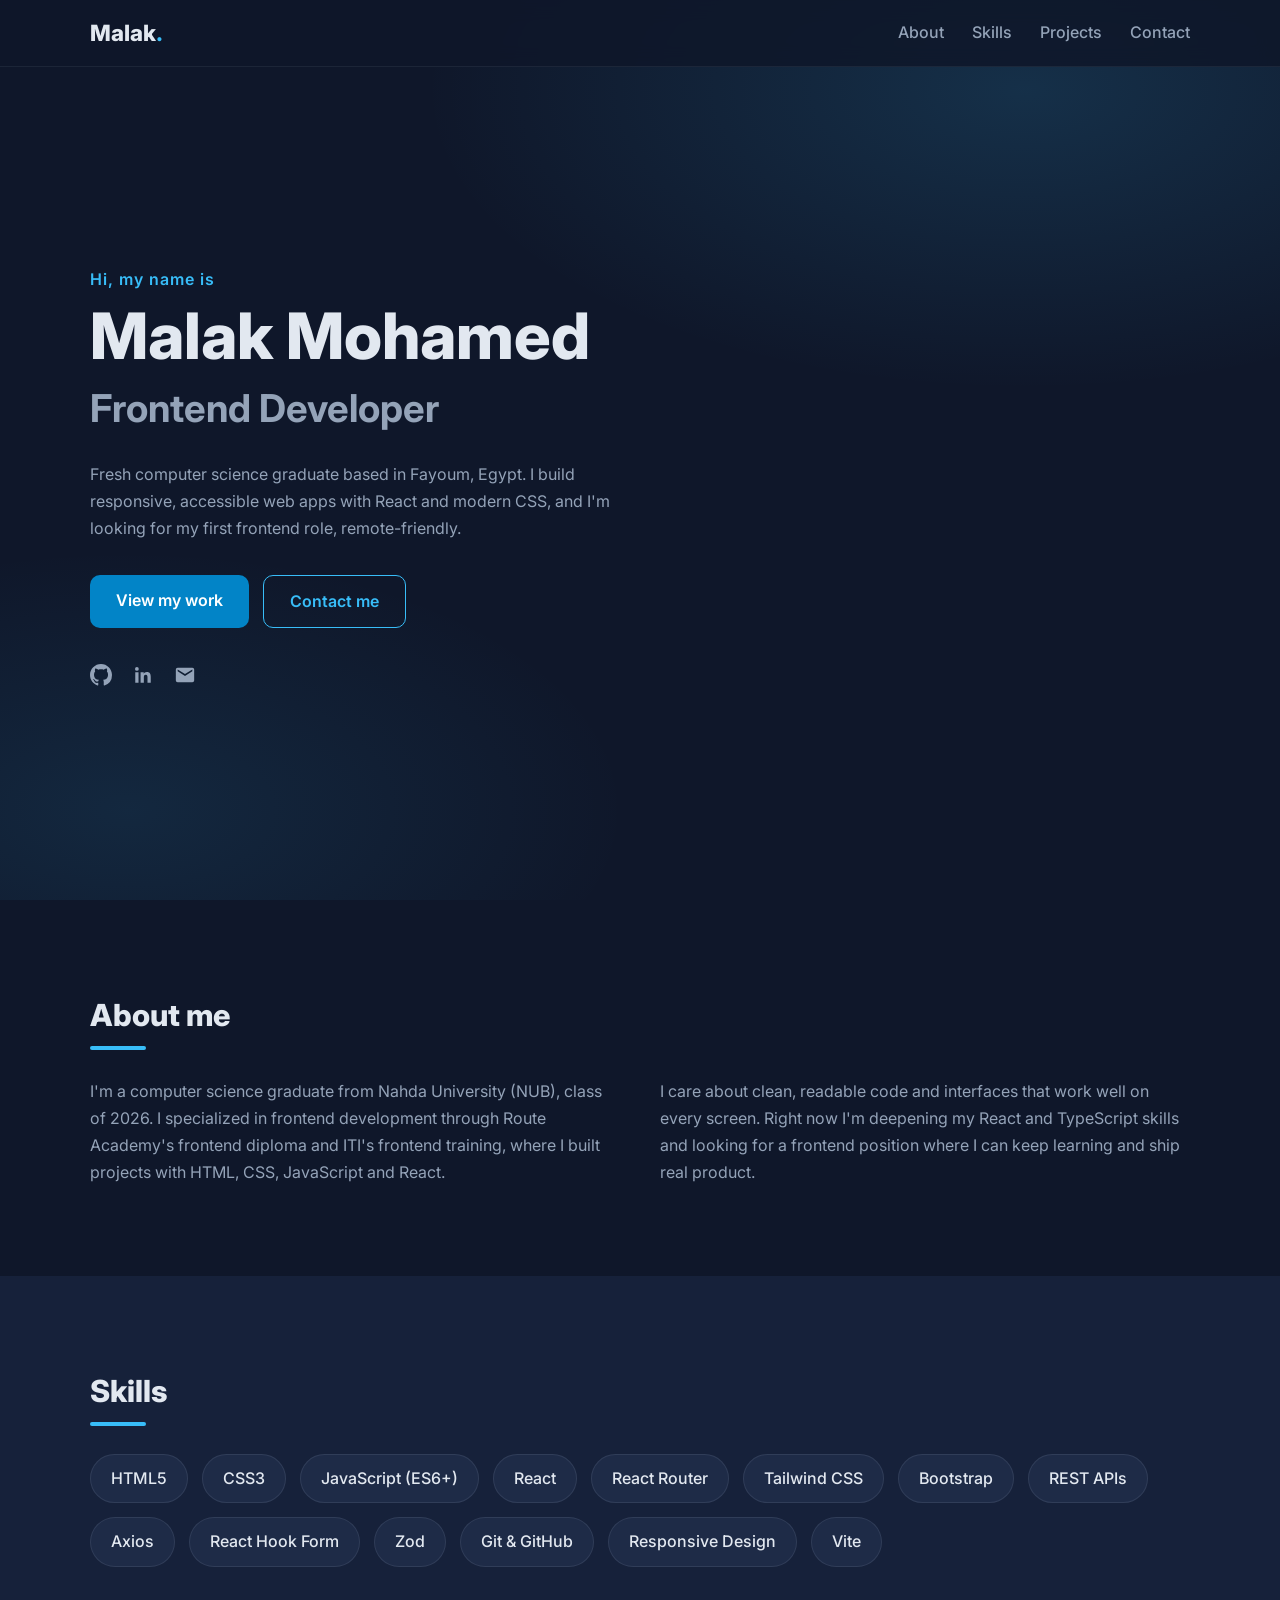
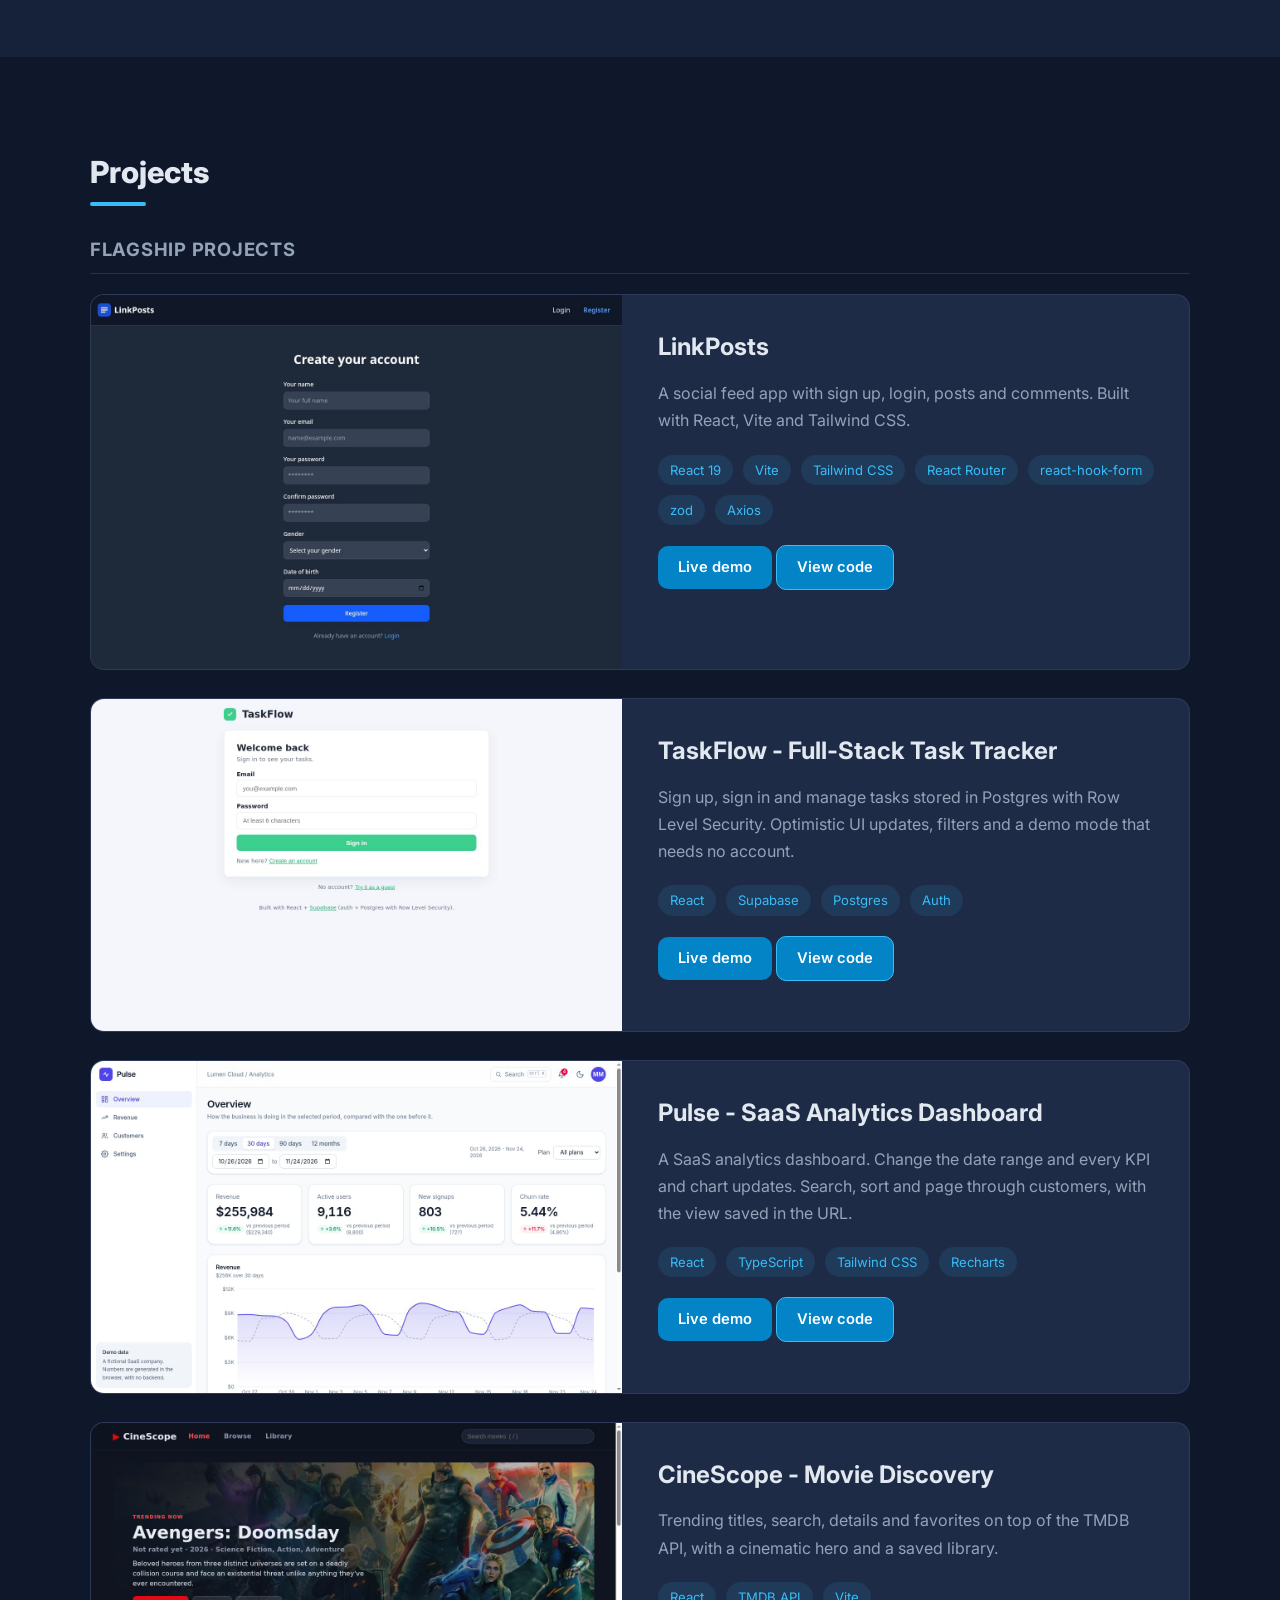
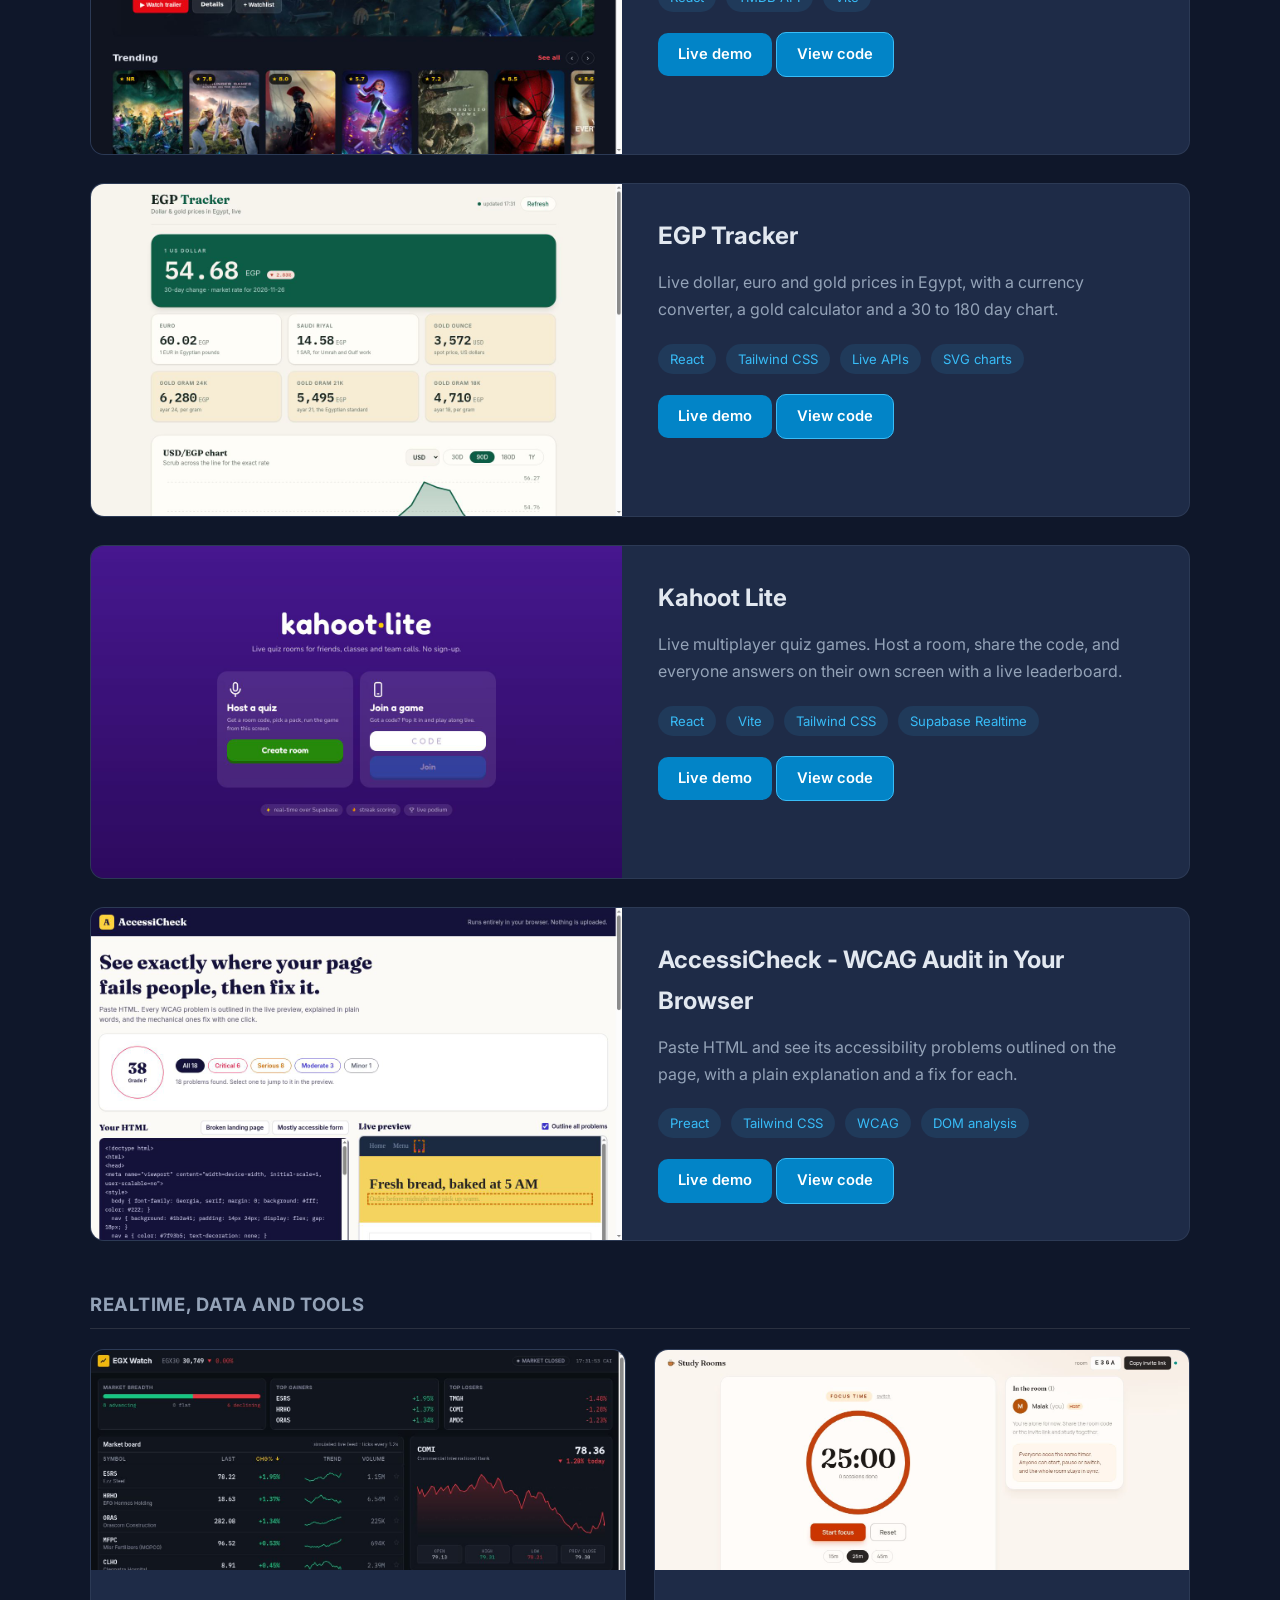
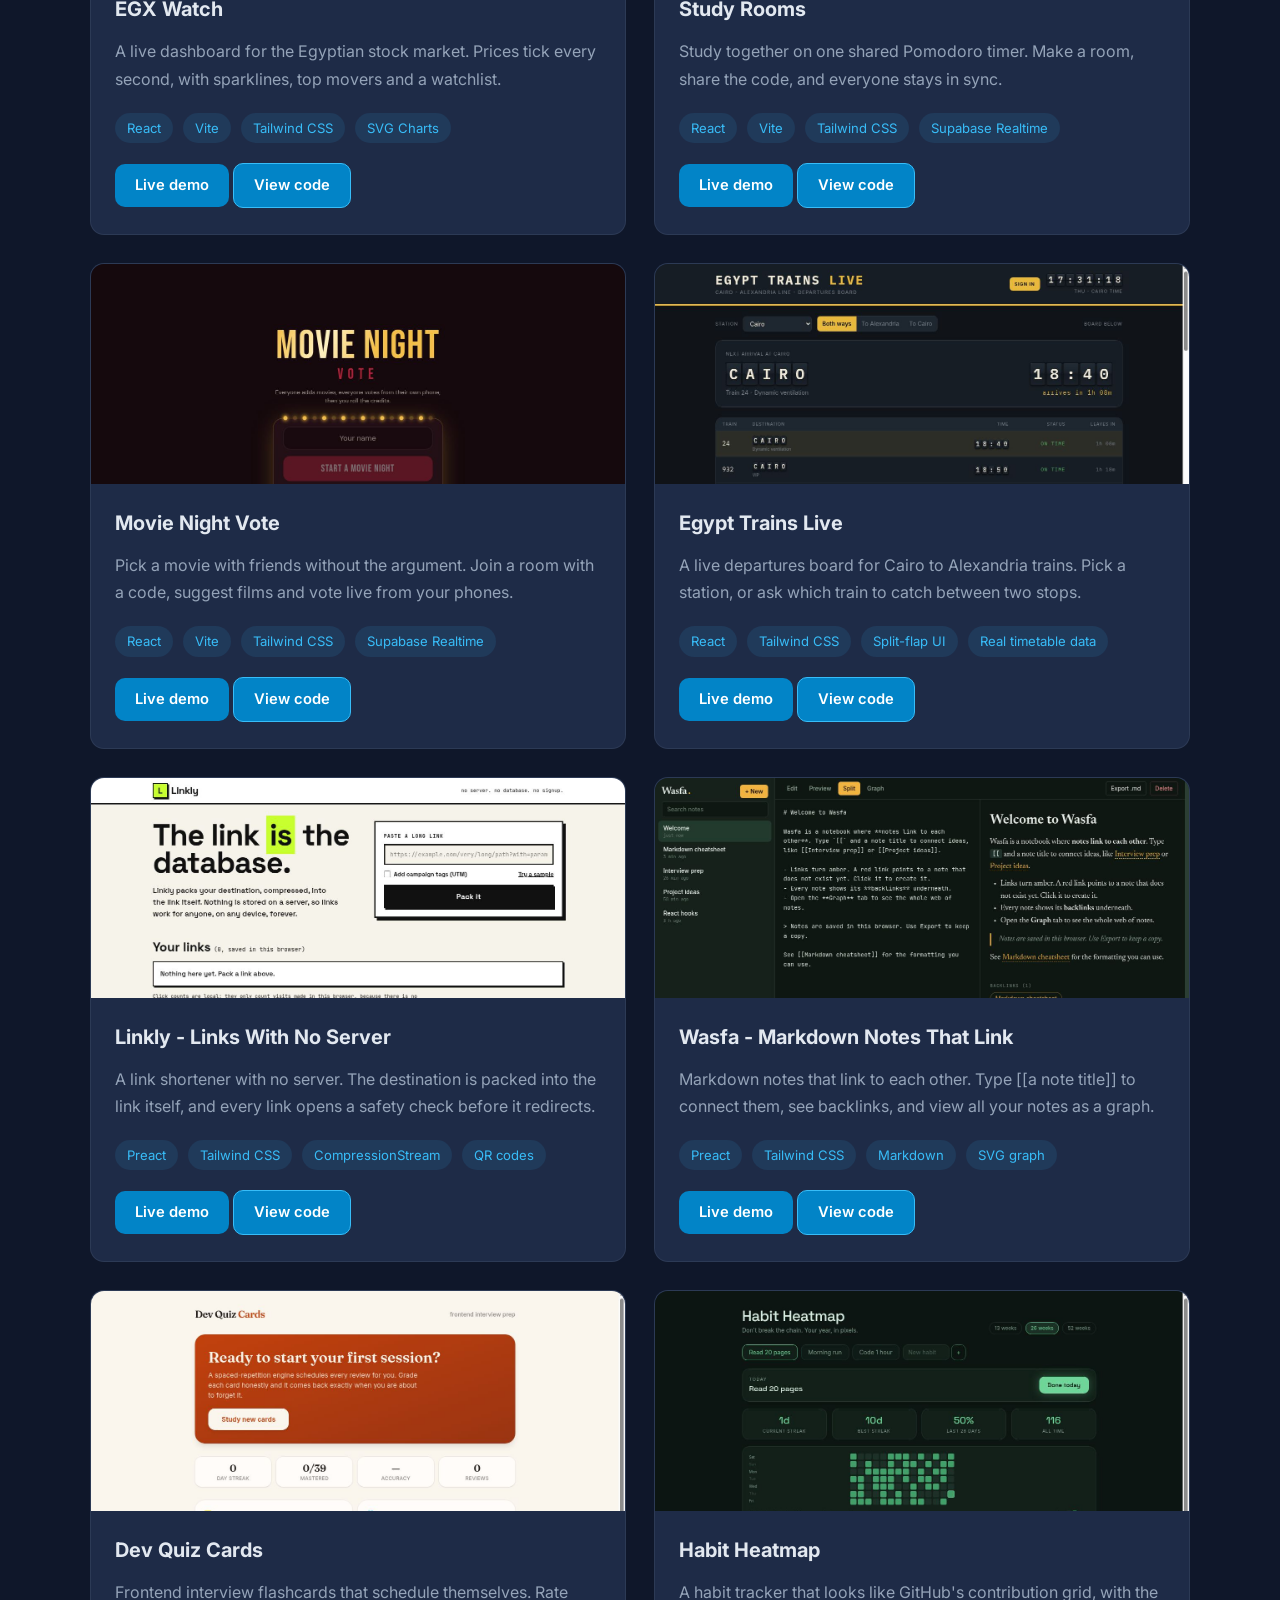
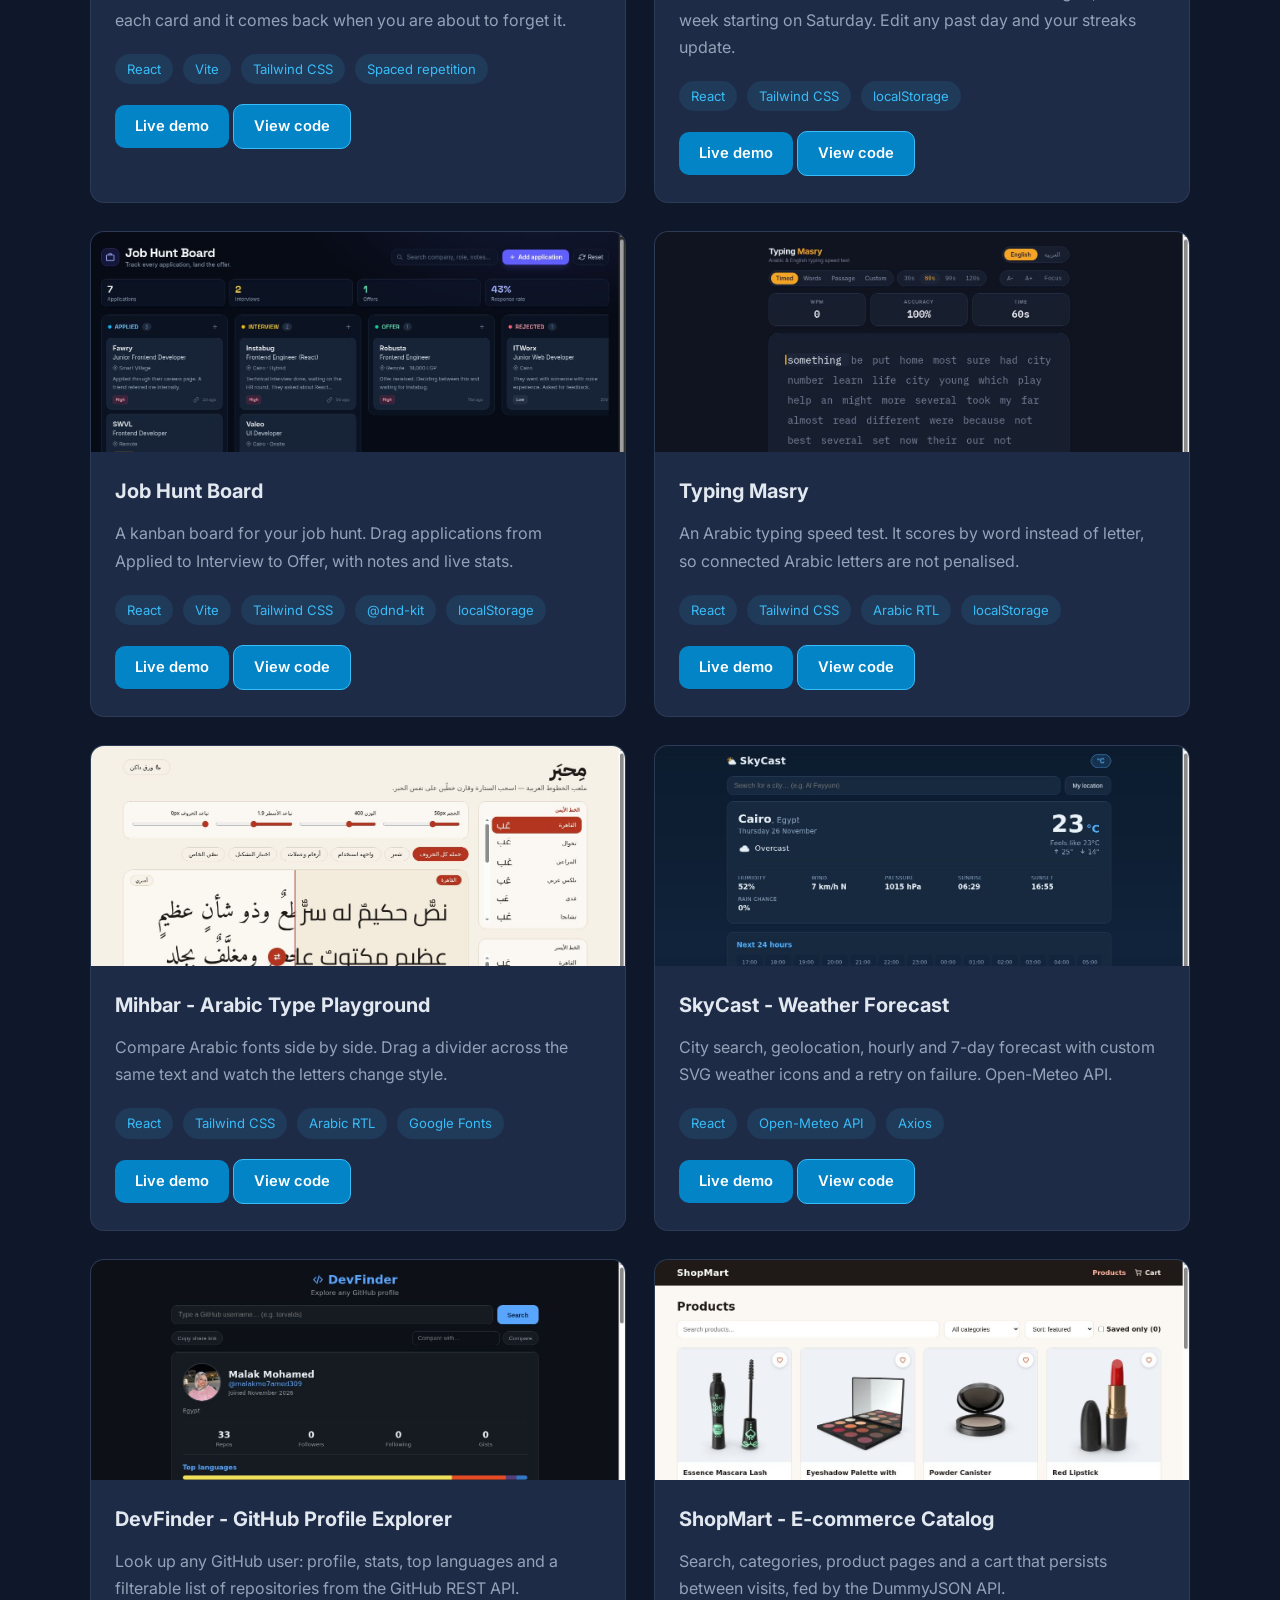
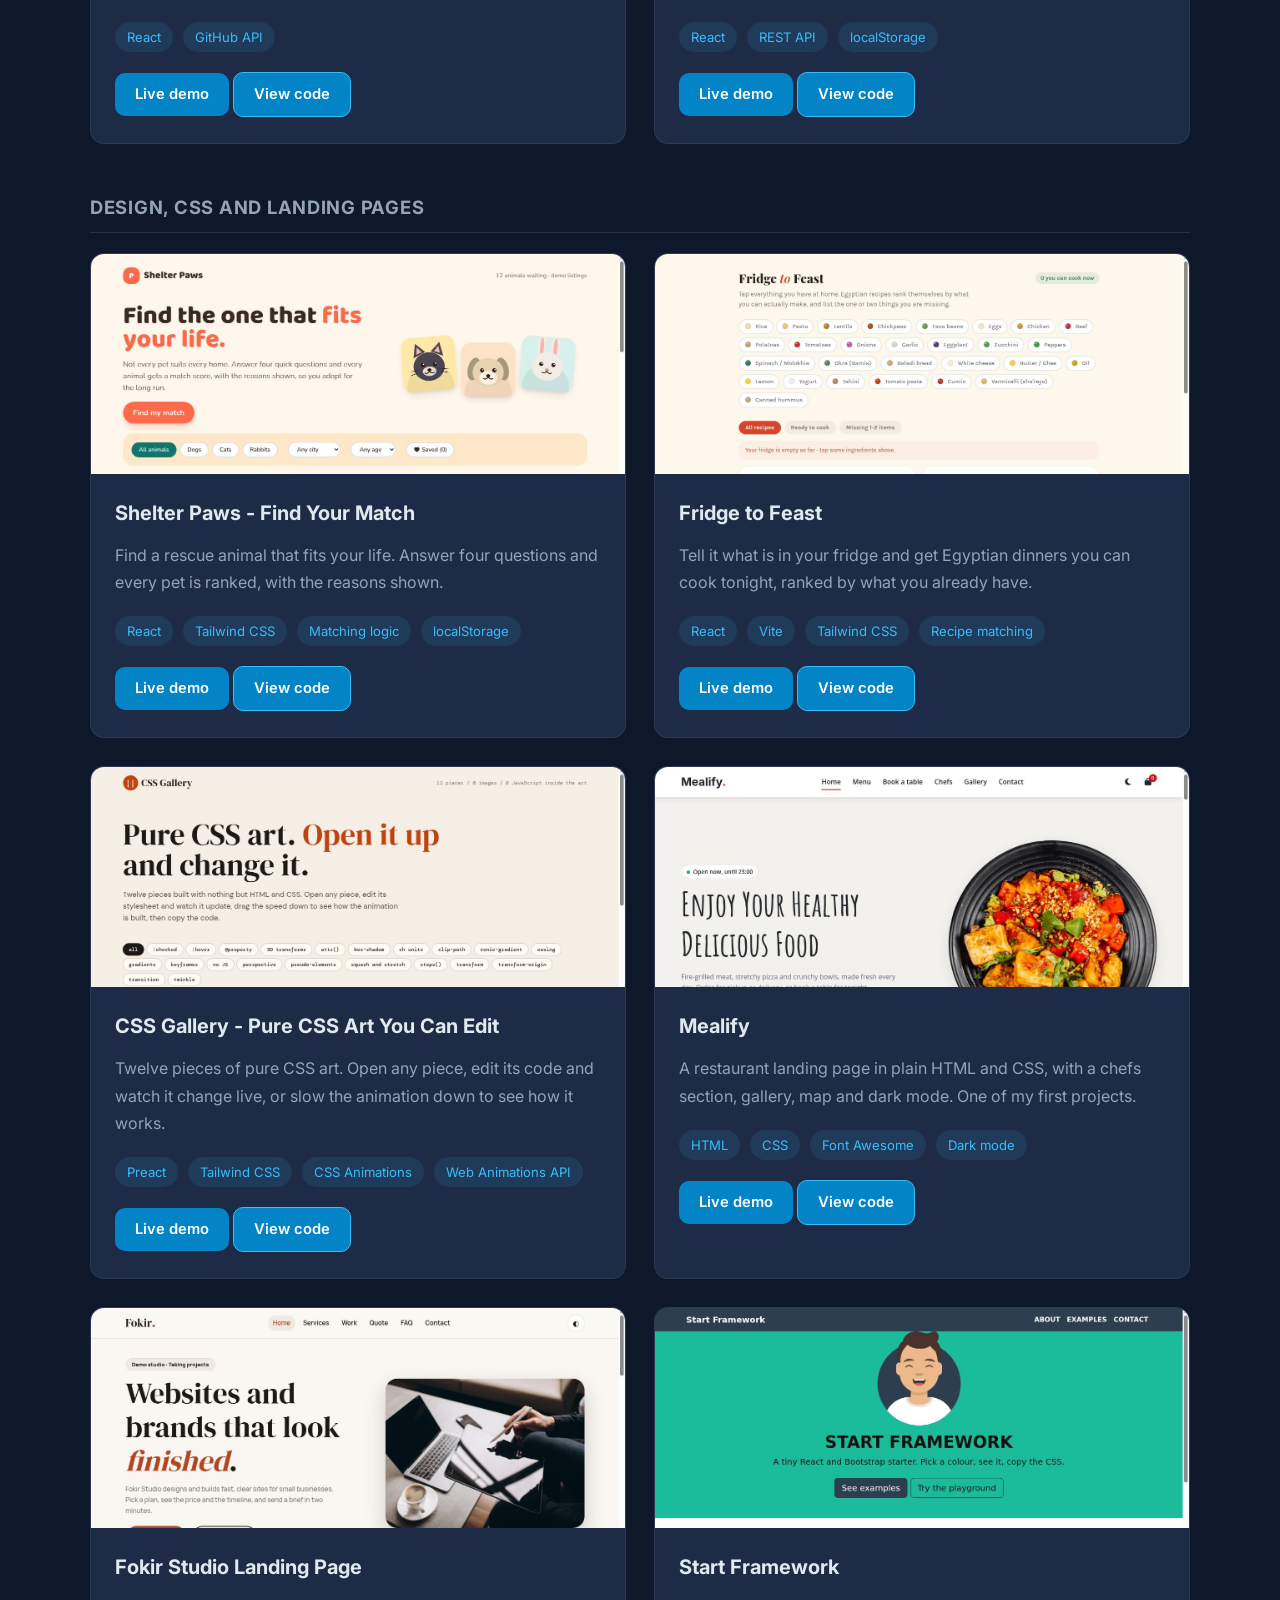
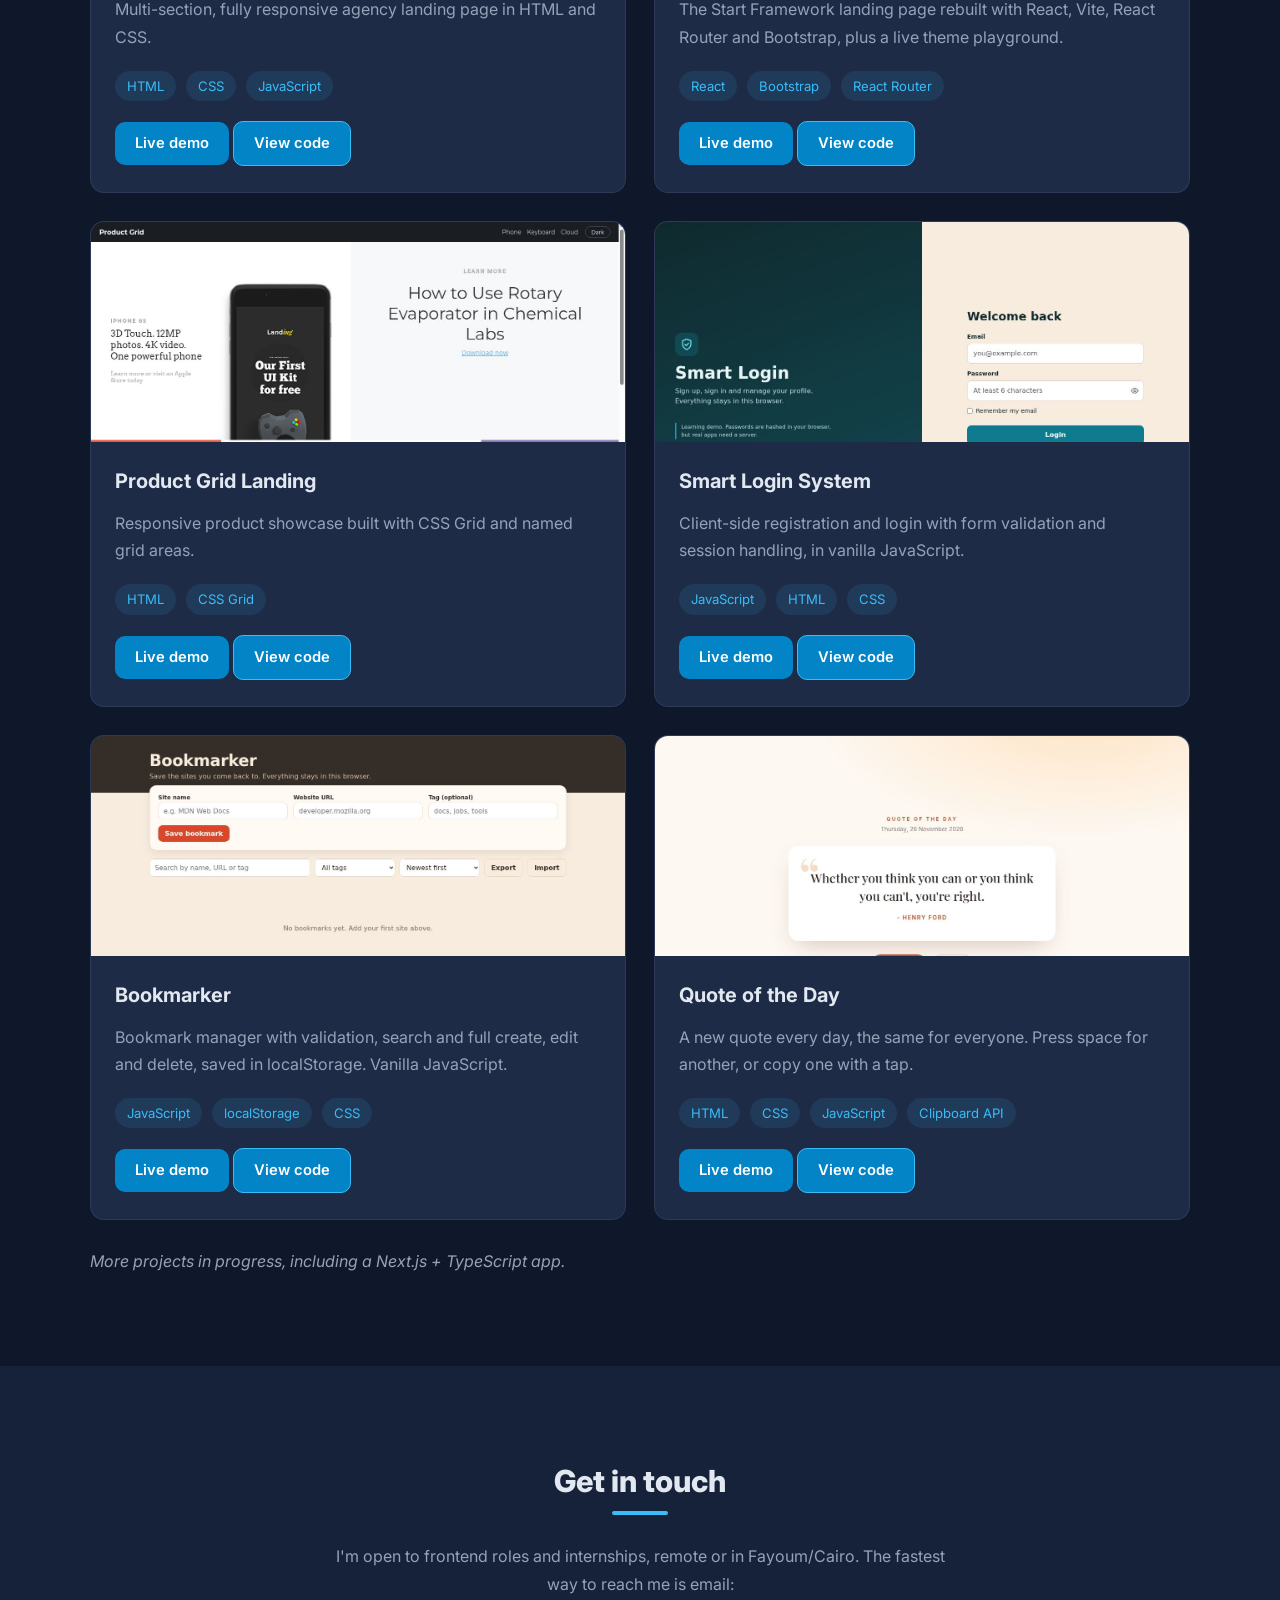
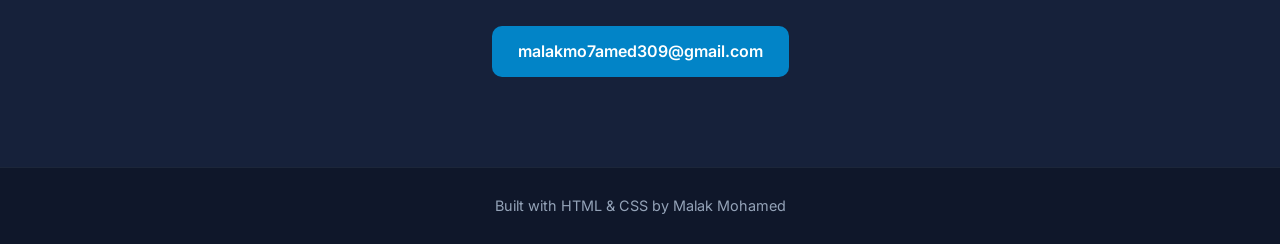
==== commit b196d89a: "Remove 'junior' from profile and portfolio text and images" ====
--- a/index.html
+++ b/index.html
@@ -3,21 +3,21 @@
 <head>
   <meta charset="UTF-8" />
   <meta name="viewport" content="width=device-width, initial-scale=1.0" />
-  <meta name="description" content="Malak Mohamed - Junior Frontend Developer. React, JavaScript, Tailwind CSS. Portfolio and contact." />
+  <meta name="description" content="Malak Mohamed - Frontend Developer. React, JavaScript, Tailwind CSS. Portfolio and contact." />
   <meta property="og:type" content="website" />
   <meta property="og:site_name" content="Malak Mohamed" />
-  <meta property="og:title" content="Malak Mohamed | Junior Frontend Developer" />
-  <meta property="og:description" content="Junior Frontend Developer skilled in React, JavaScript and modern CSS. Explore my projects and get in touch." />
+  <meta property="og:title" content="Malak Mohamed | Frontend Developer" />
+  <meta property="og:description" content="Frontend Developer skilled in React, JavaScript and modern CSS. Explore my projects and get in touch." />
   <meta property="og:url" content="https://malakmo7amed309.github.io/" />
   <meta property="og:image" content="https://malakmo7amed309.github.io/og-image.png?v=3" />
   <meta property="og:image:width" content="1200" />
   <meta property="og:image:height" content="630" />
-  <meta property="og:image:alt" content="Malak Mohamed, Junior Frontend Developer portfolio" />
+  <meta property="og:image:alt" content="Malak Mohamed, Frontend Developer portfolio" />
   <meta name="twitter:card" content="summary_large_image" />
-  <meta name="twitter:title" content="Malak Mohamed | Junior Frontend Developer" />
-  <meta name="twitter:description" content="Junior Frontend Developer skilled in React, JavaScript and modern CSS. Explore my projects and get in touch." />
+  <meta name="twitter:title" content="Malak Mohamed | Frontend Developer" />
+  <meta name="twitter:description" content="Frontend Developer skilled in React, JavaScript and modern CSS. Explore my projects and get in touch." />
     <meta name="twitter:image" content="https://malakmo7amed309.github.io/og-image.png?v=3" />
-  <title>Malak Mohamed | Junior Frontend Developer</title>
+  <title>Malak Mohamed | Frontend Developer</title>
   <link rel="preconnect" href="https://fonts.googleapis.com" />
   <link rel="preconnect" href="https://fonts.gstatic.com" crossorigin />
   <link href="https://fonts.googleapis.com/css2?family=Inter:wght@400;500;600;700;800&display=swap" rel="stylesheet" />
@@ -44,11 +44,11 @@
     <div class="container hero-inner">
       <p class="hero-hi">Hi, my name is</p>
       <h1>Malak Mohamed</h1>
-      <h2 class="hero-role">Junior Frontend Developer</h2>
+      <h2 class="hero-role">Frontend Developer</h2>
       <p class="hero-text">
         Fresh computer science graduate based in Fayoum, Egypt. I build responsive,
         accessible web apps with React and modern CSS, and I'm looking for my first
-        junior frontend role, remote-friendly.
+        frontend role, remote-friendly.
       </p>
       <div class="hero-actions">
         <a href="#projects" class="btn btn-primary">View my work</a>
@@ -82,7 +82,7 @@
           </p>
           <p>
             I care about clean, readable code and interfaces that work well on every screen.
-            Right now I'm deepening my React and TypeScript skills and looking for a junior
+            Right now I'm deepening my React and TypeScript skills and looking for a
             frontend position where I can keep learning and ship real product.
           </p>
         </div>
@@ -746,7 +746,7 @@
       <div class="container contact-inner">
         <h2 class="section-title">Get in touch</h2>
         <p>
-          I'm open to junior frontend roles and internships, remote or in Fayoum/Cairo.
+          I'm open to frontend roles and internships, remote or in Fayoum/Cairo.
           The fastest way to reach me is email:
         </p>
         <a href="mailto:malakmo7amed309@gmail.com" class="btn btn-primary">malakmo7amed309@gmail.com</a>
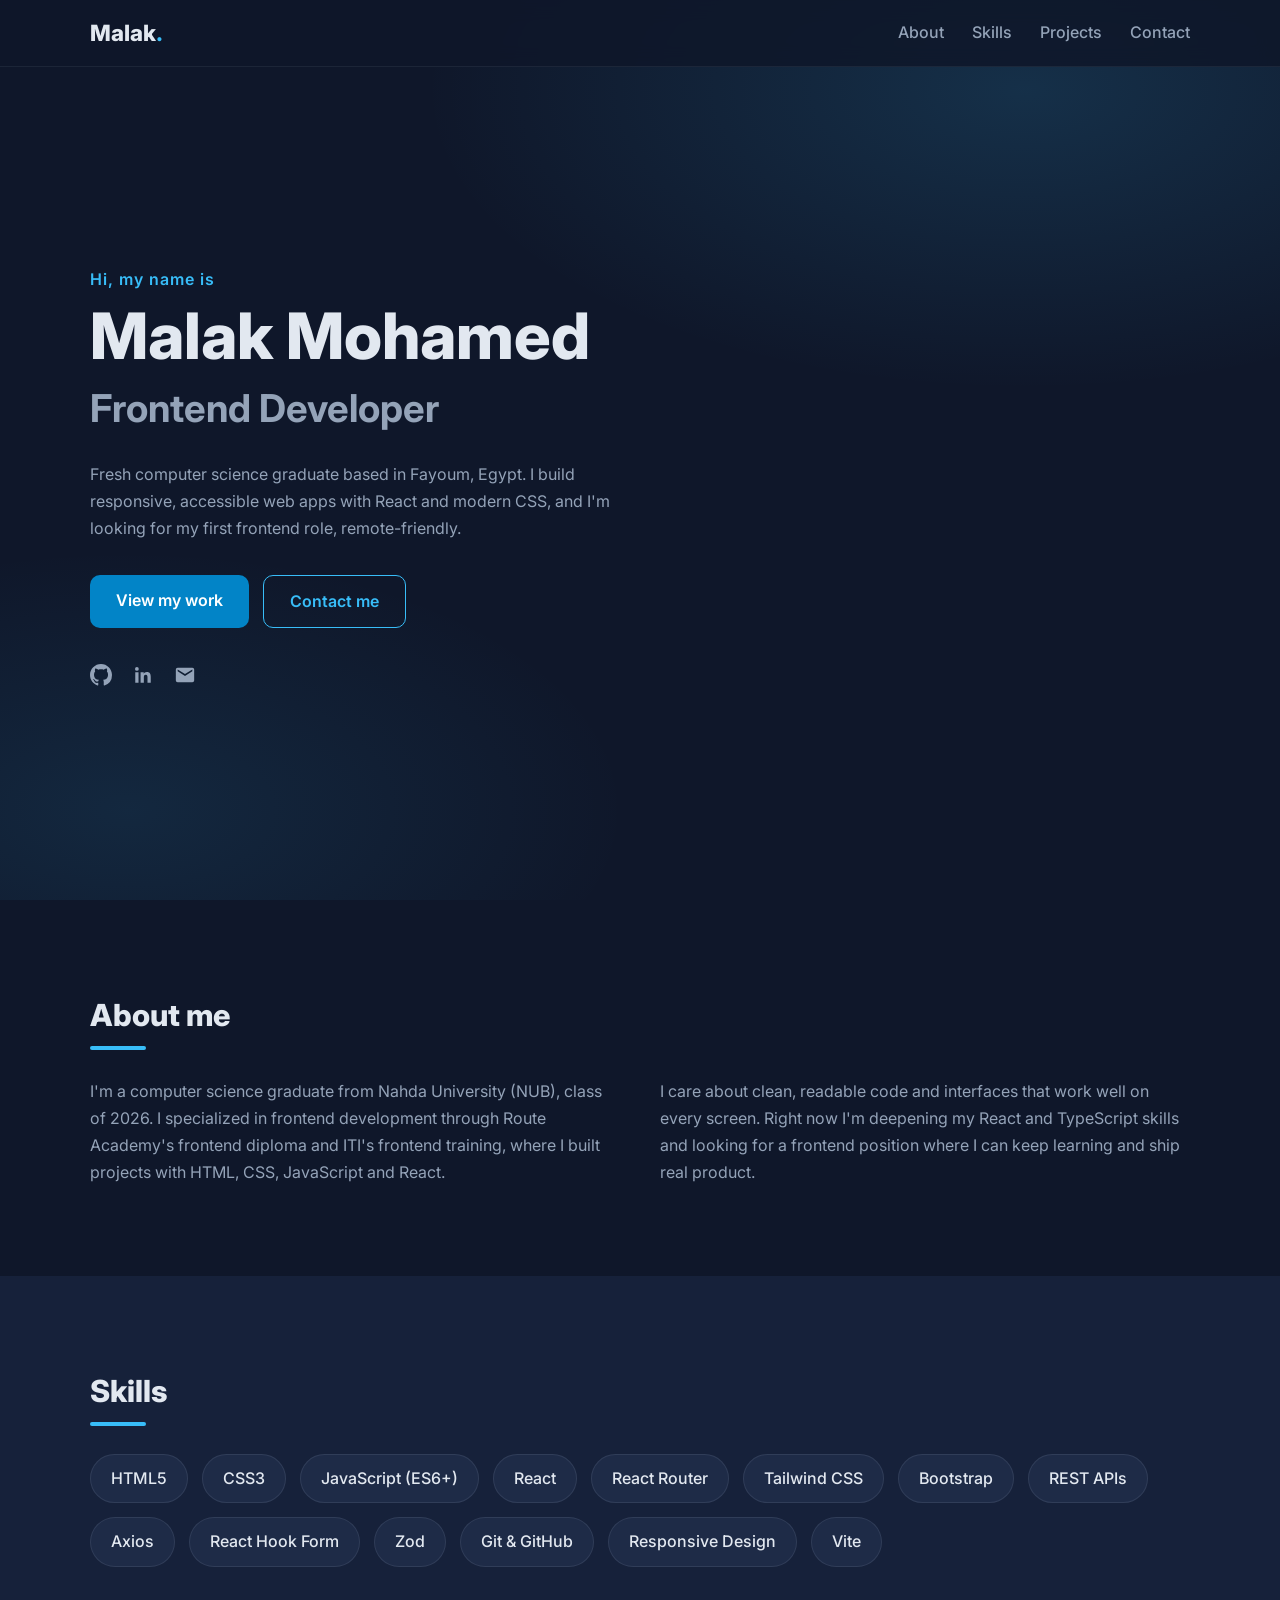
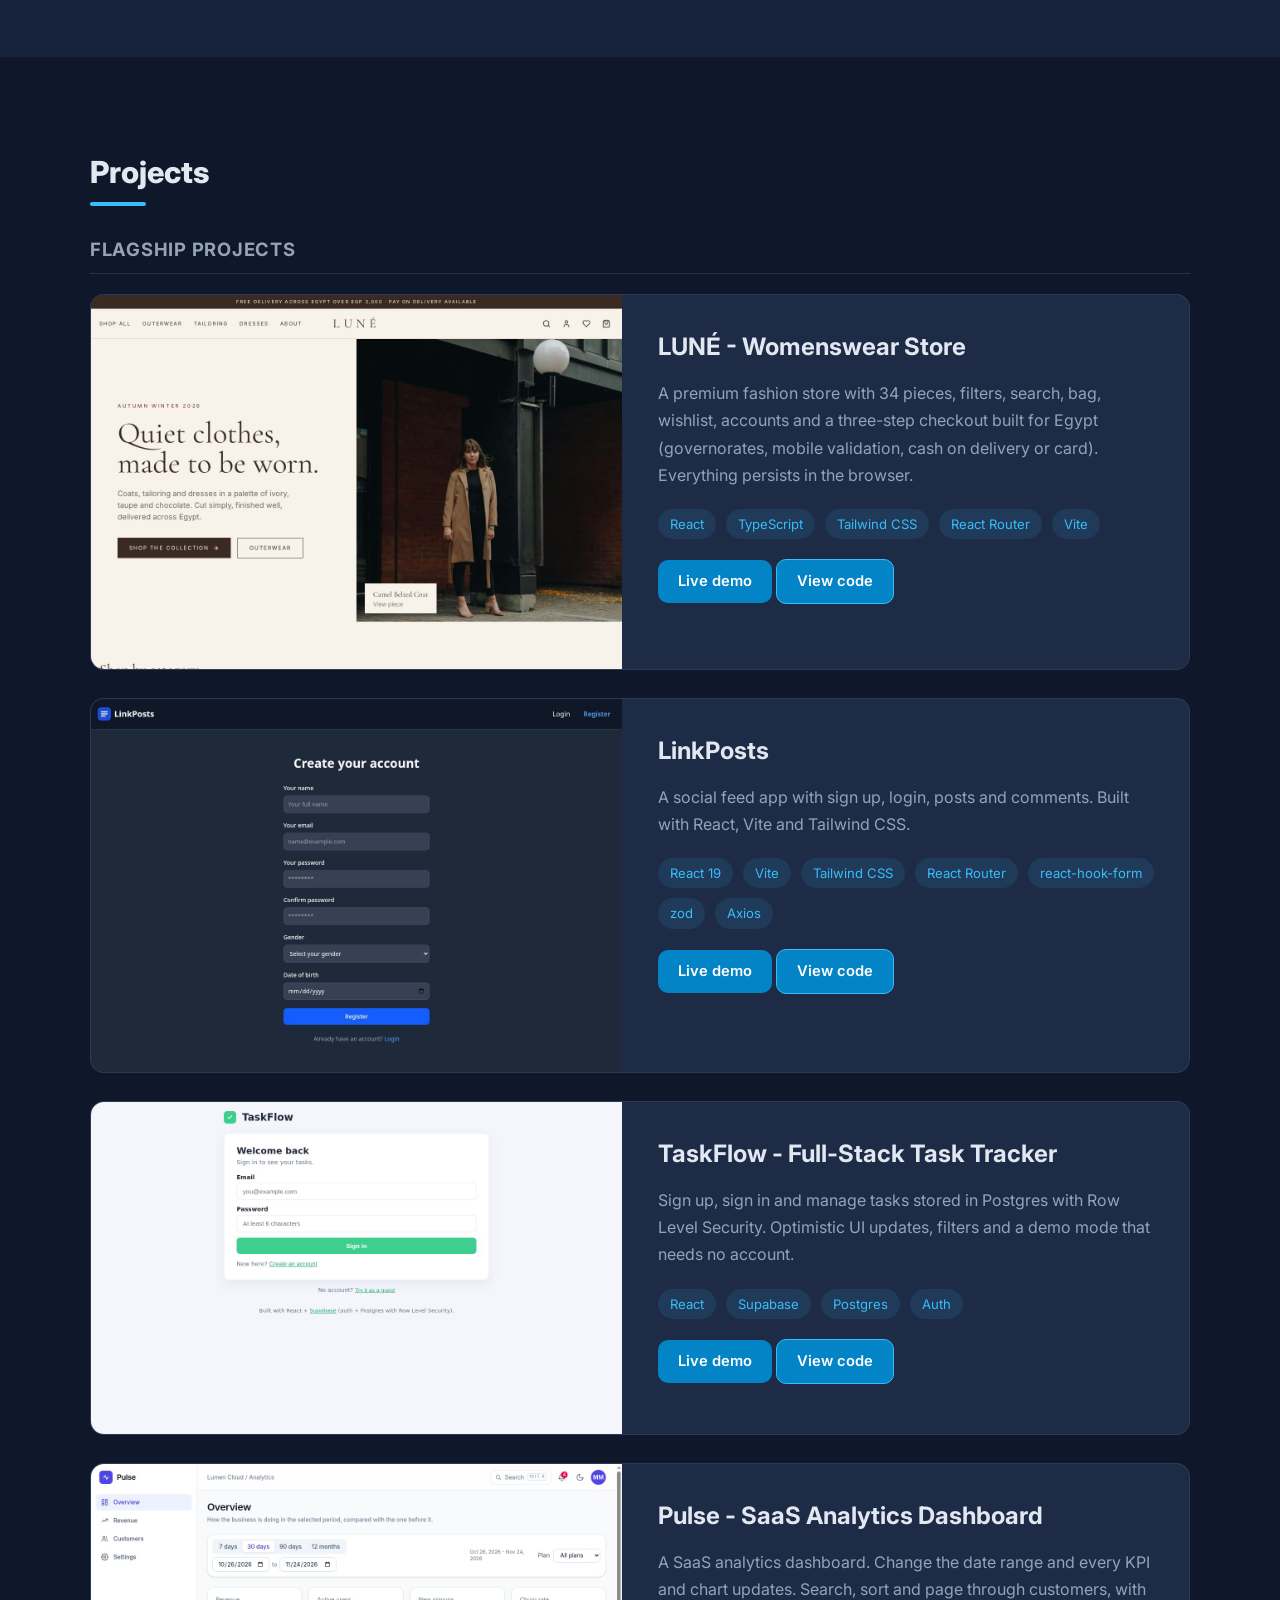
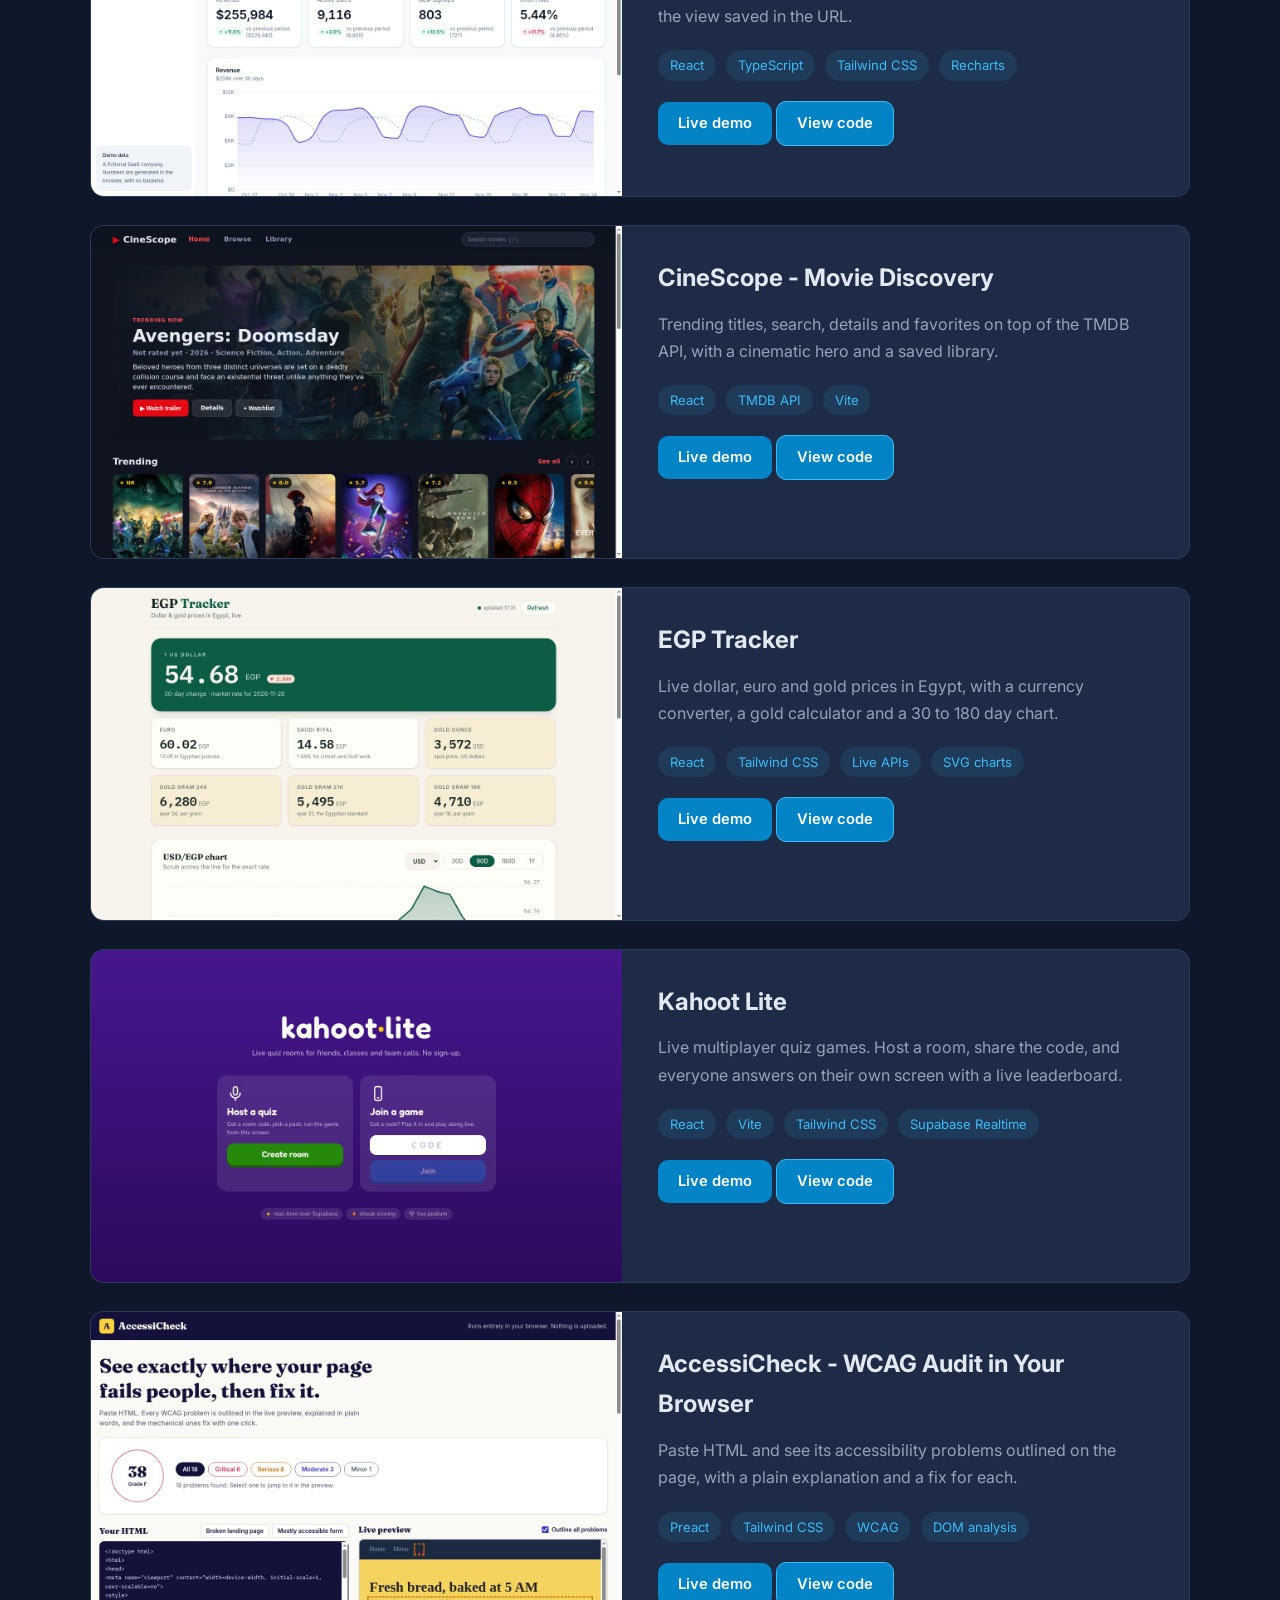
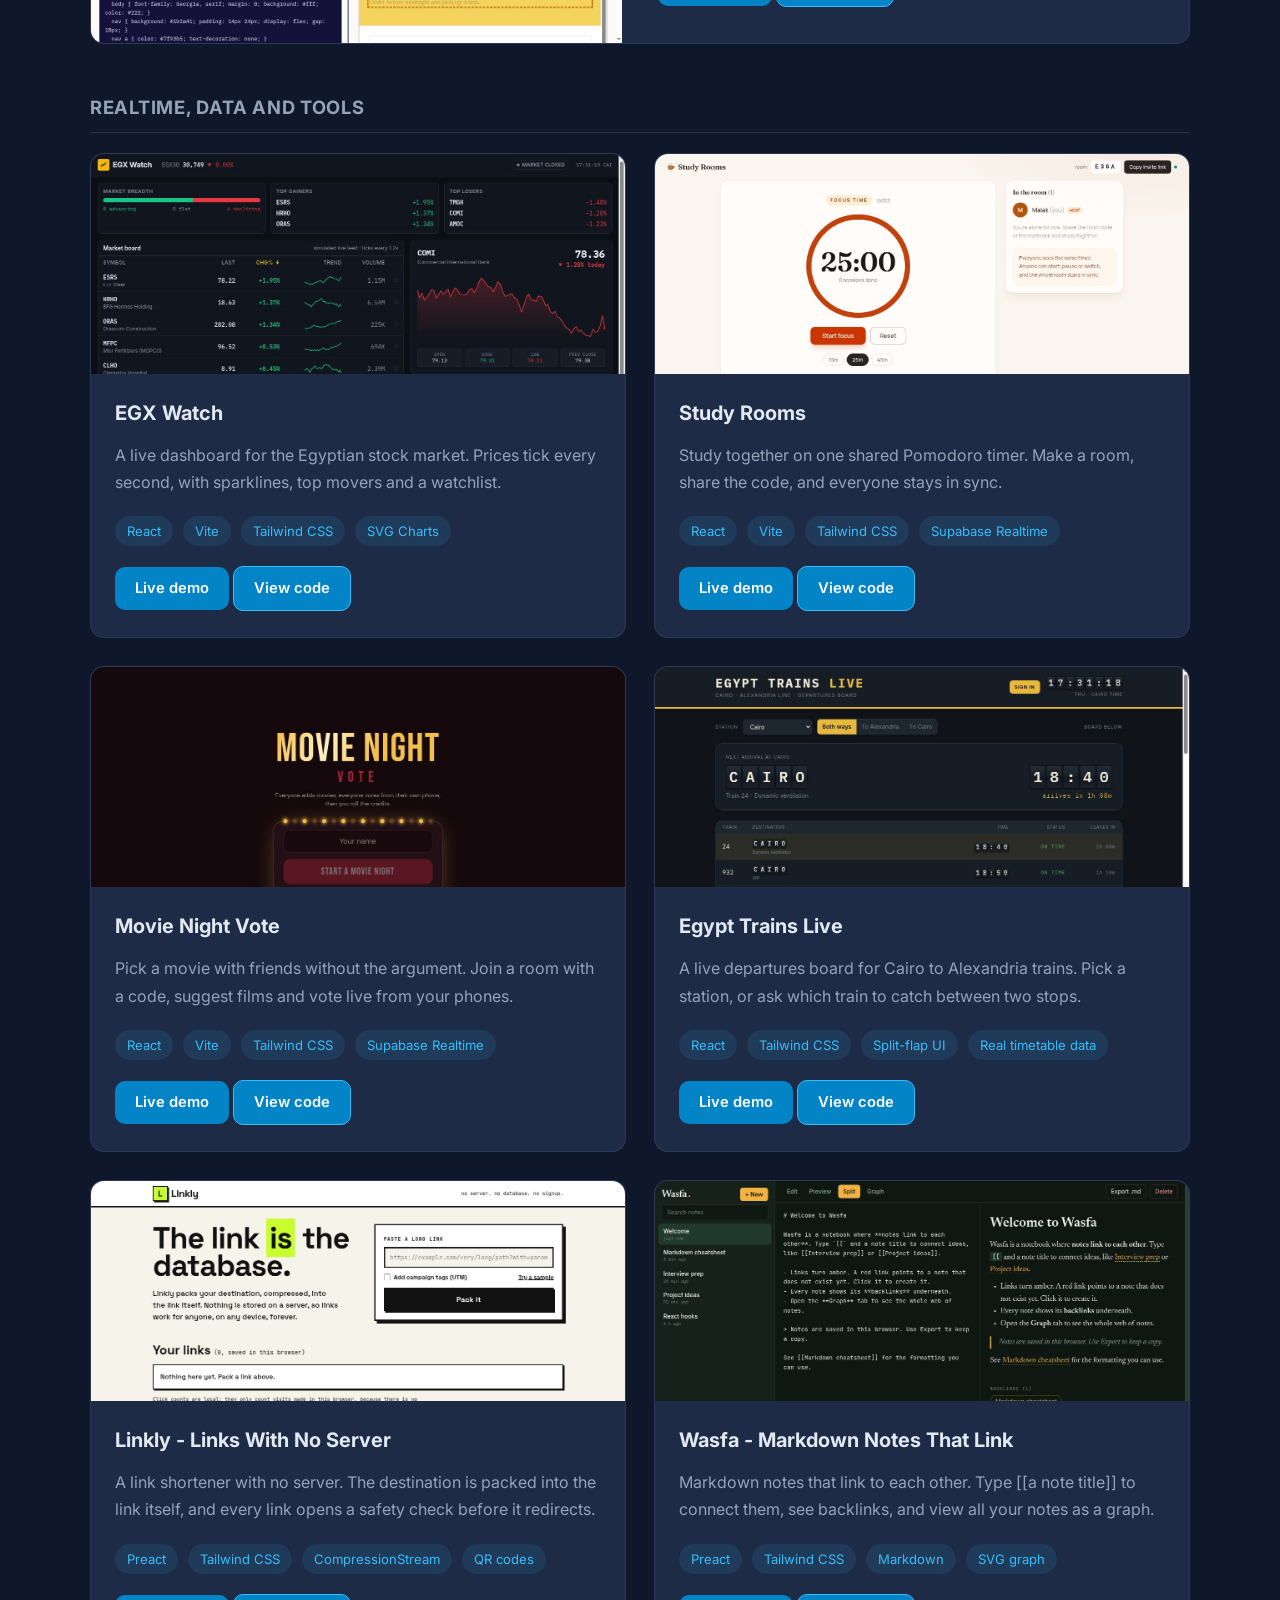
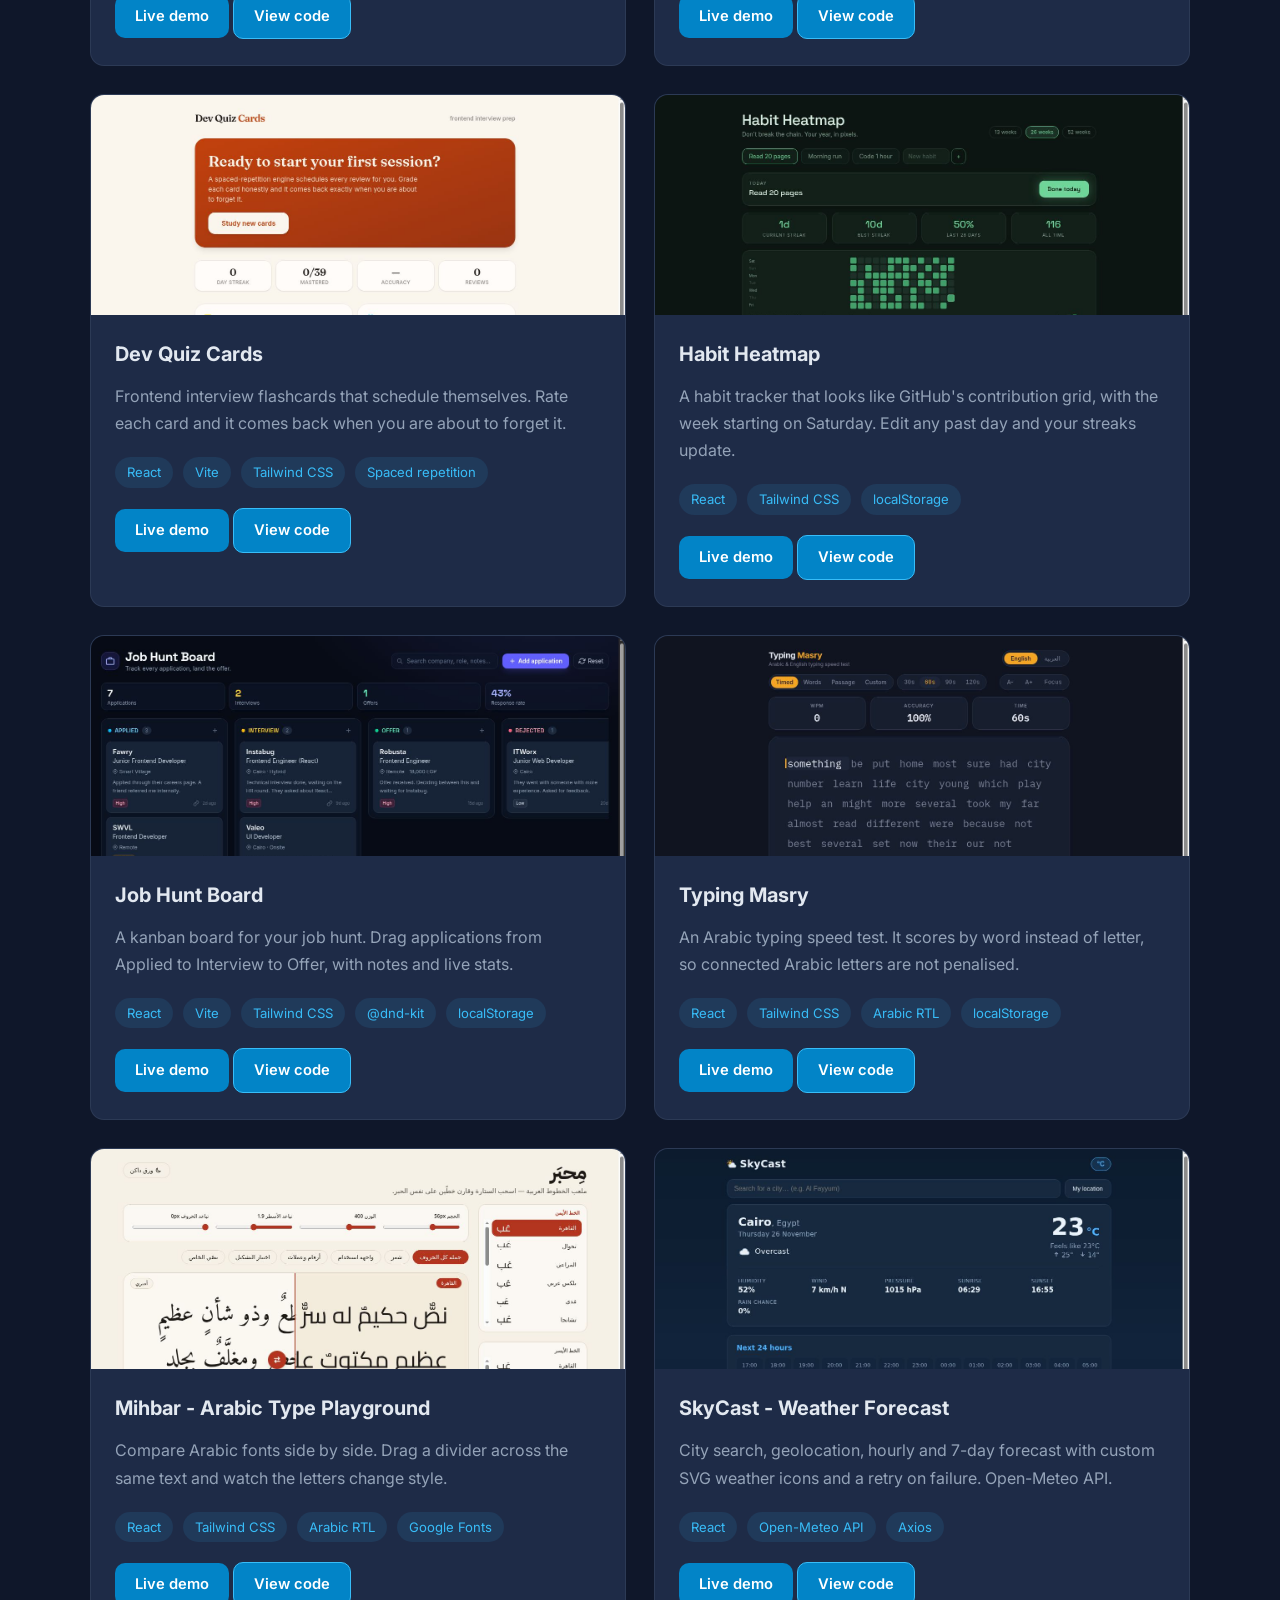
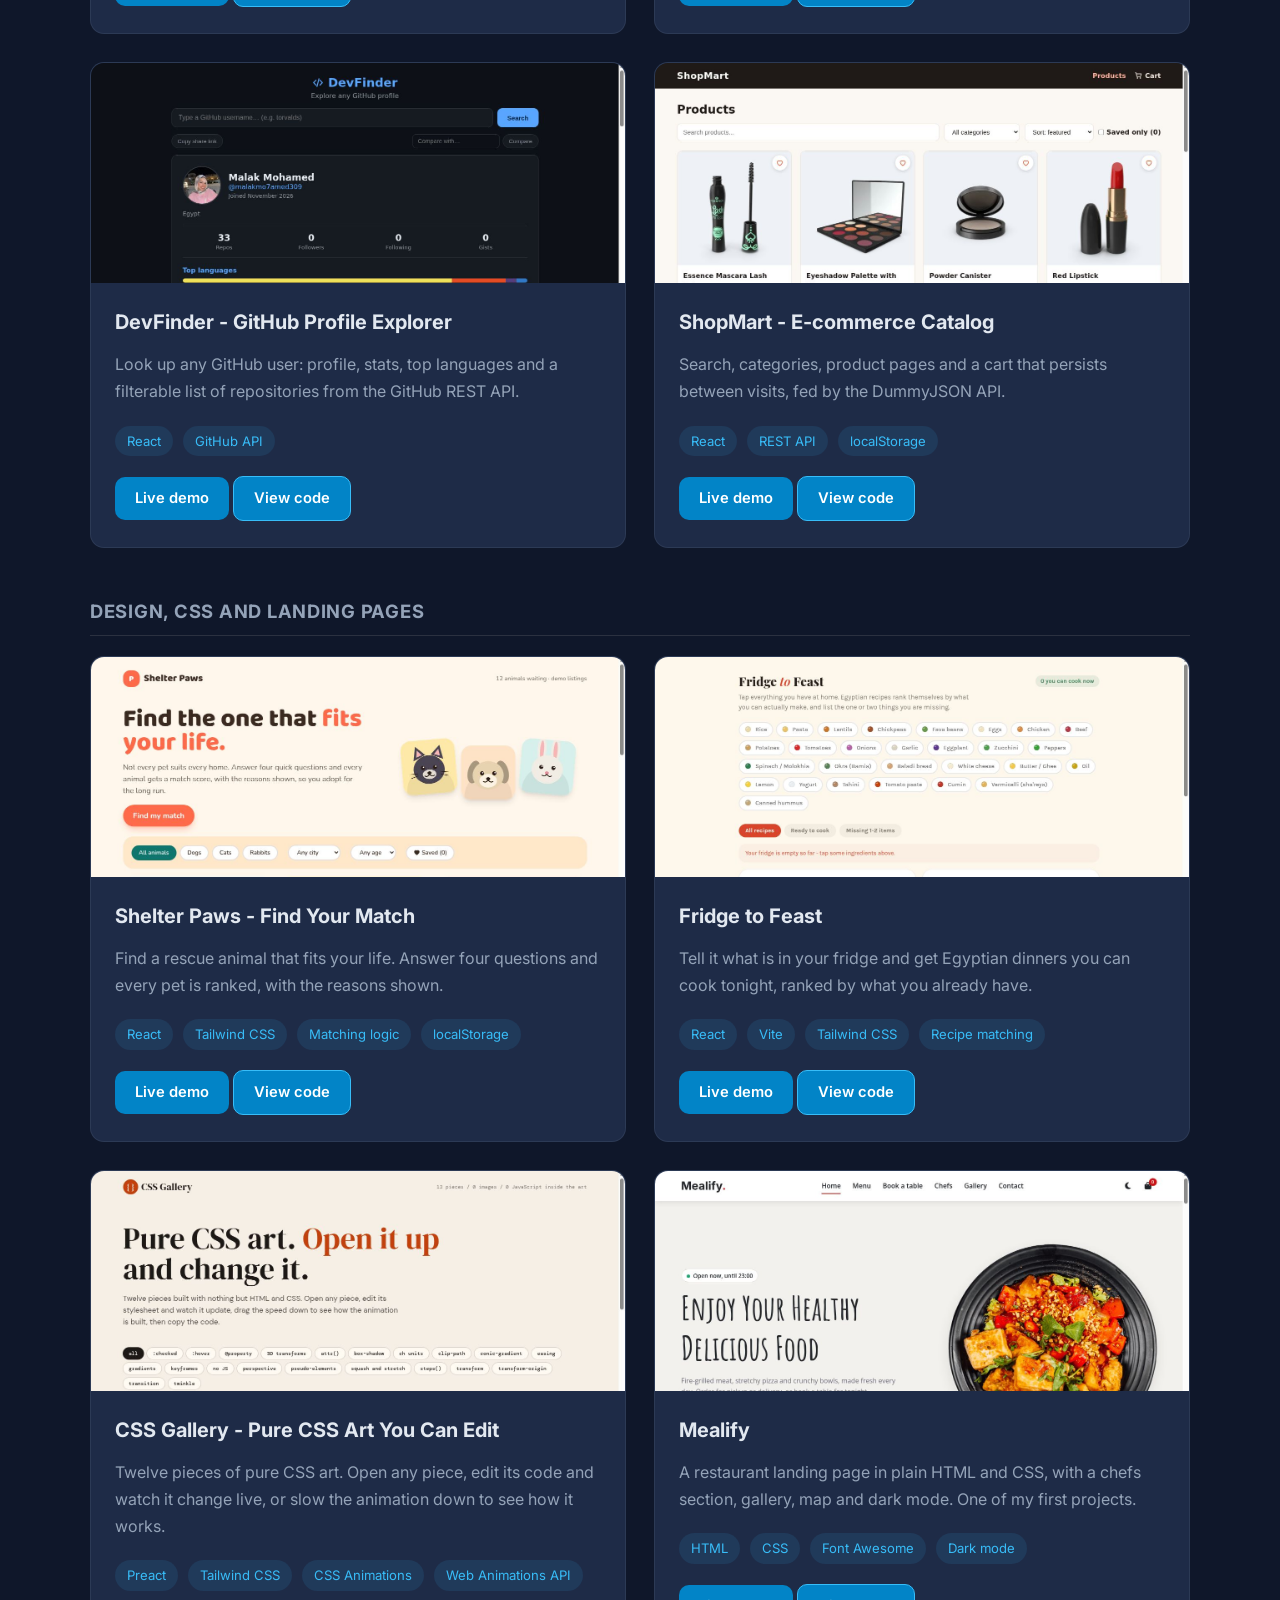
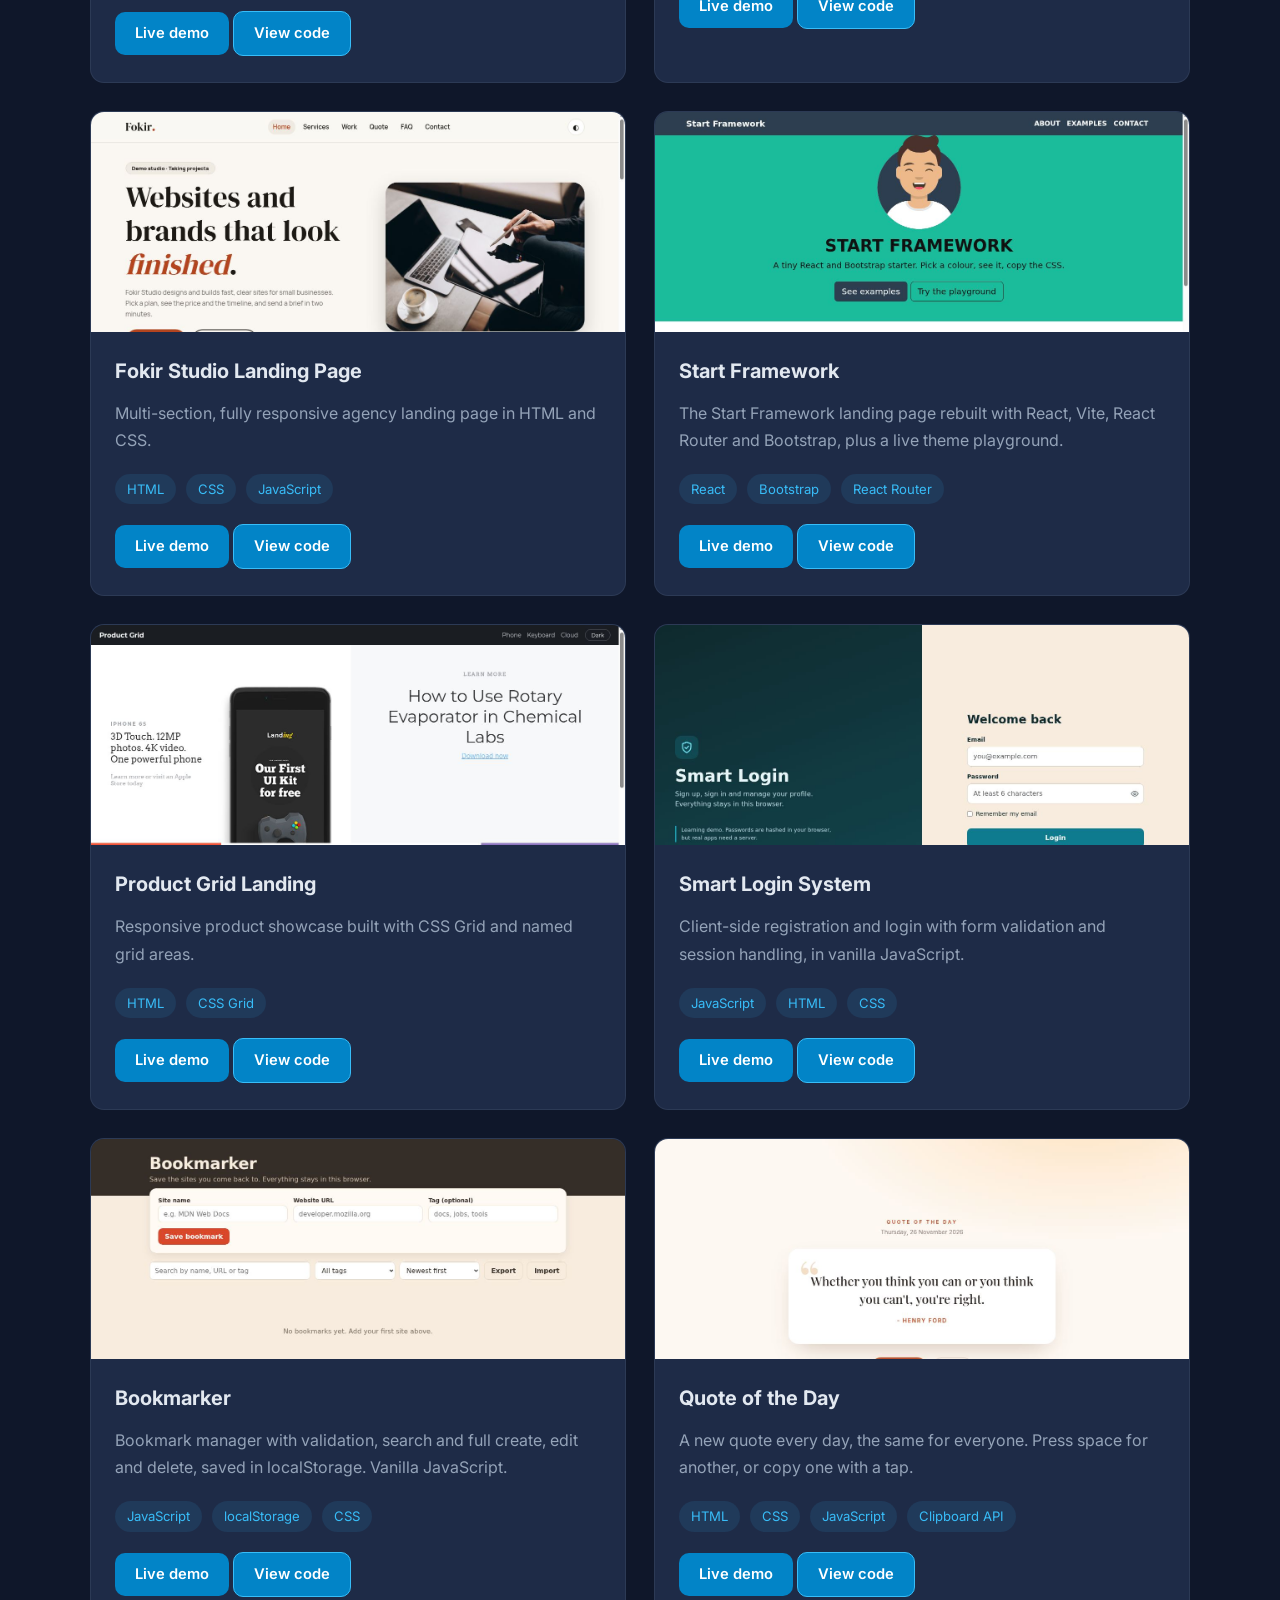
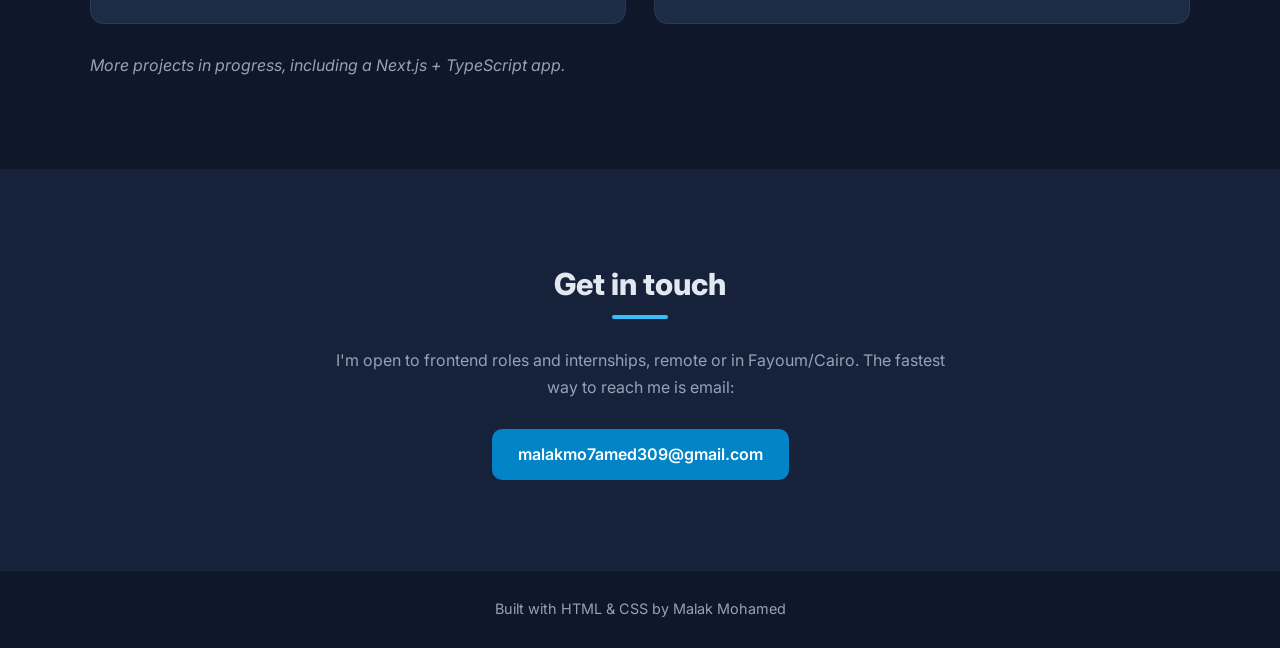
==== commit 70a76557: "Add LUNE to the portfolio as a flagship project" ====
--- a/index.html
+++ b/index.html
@@ -119,6 +119,27 @@
 <div class="project-stack">
         <article class="project-card">
           <div class="project-media">
+            <img src="assets/p/LUNE.jpg" loading="lazy" alt="Screenshot of LUNÉ, a womenswear store" />
+          </div>
+          <div class="project-body">
+            <h3>LUNÉ - Womenswear Store</h3>
+            <p>A premium fashion store with 34 pieces, filters, search, bag, wishlist, accounts and a three-step checkout built for Egypt (governorates, mobile validation, cash on delivery or card). Everything persists in the browser.</p>
+            <ul class="tag-list">
+              <li>React</li>
+              <li>TypeScript</li>
+              <li>Tailwind CSS</li>
+              <li>React Router</li>
+              <li>Vite</li>
+            </ul>
+            <div class="project-links">
+              <a href="https://malakmo7amed309.github.io/lune/" target="_blank" rel="noopener" class="btn btn-small">Live demo</a>
+              <a href="https://github.com/malakmo7amed309/lune" target="_blank" rel="noopener" class="btn btn-small btn-outline">View code</a>
+            </div>
+          </div>
+        </article>
+
+        <article class="project-card">
+          <div class="project-media">
             <img src="assets/p/LinkPosts.jpg" loading="lazy" alt="Screenshot of LinkPosts" />
           </div>
           <div class="project-body">
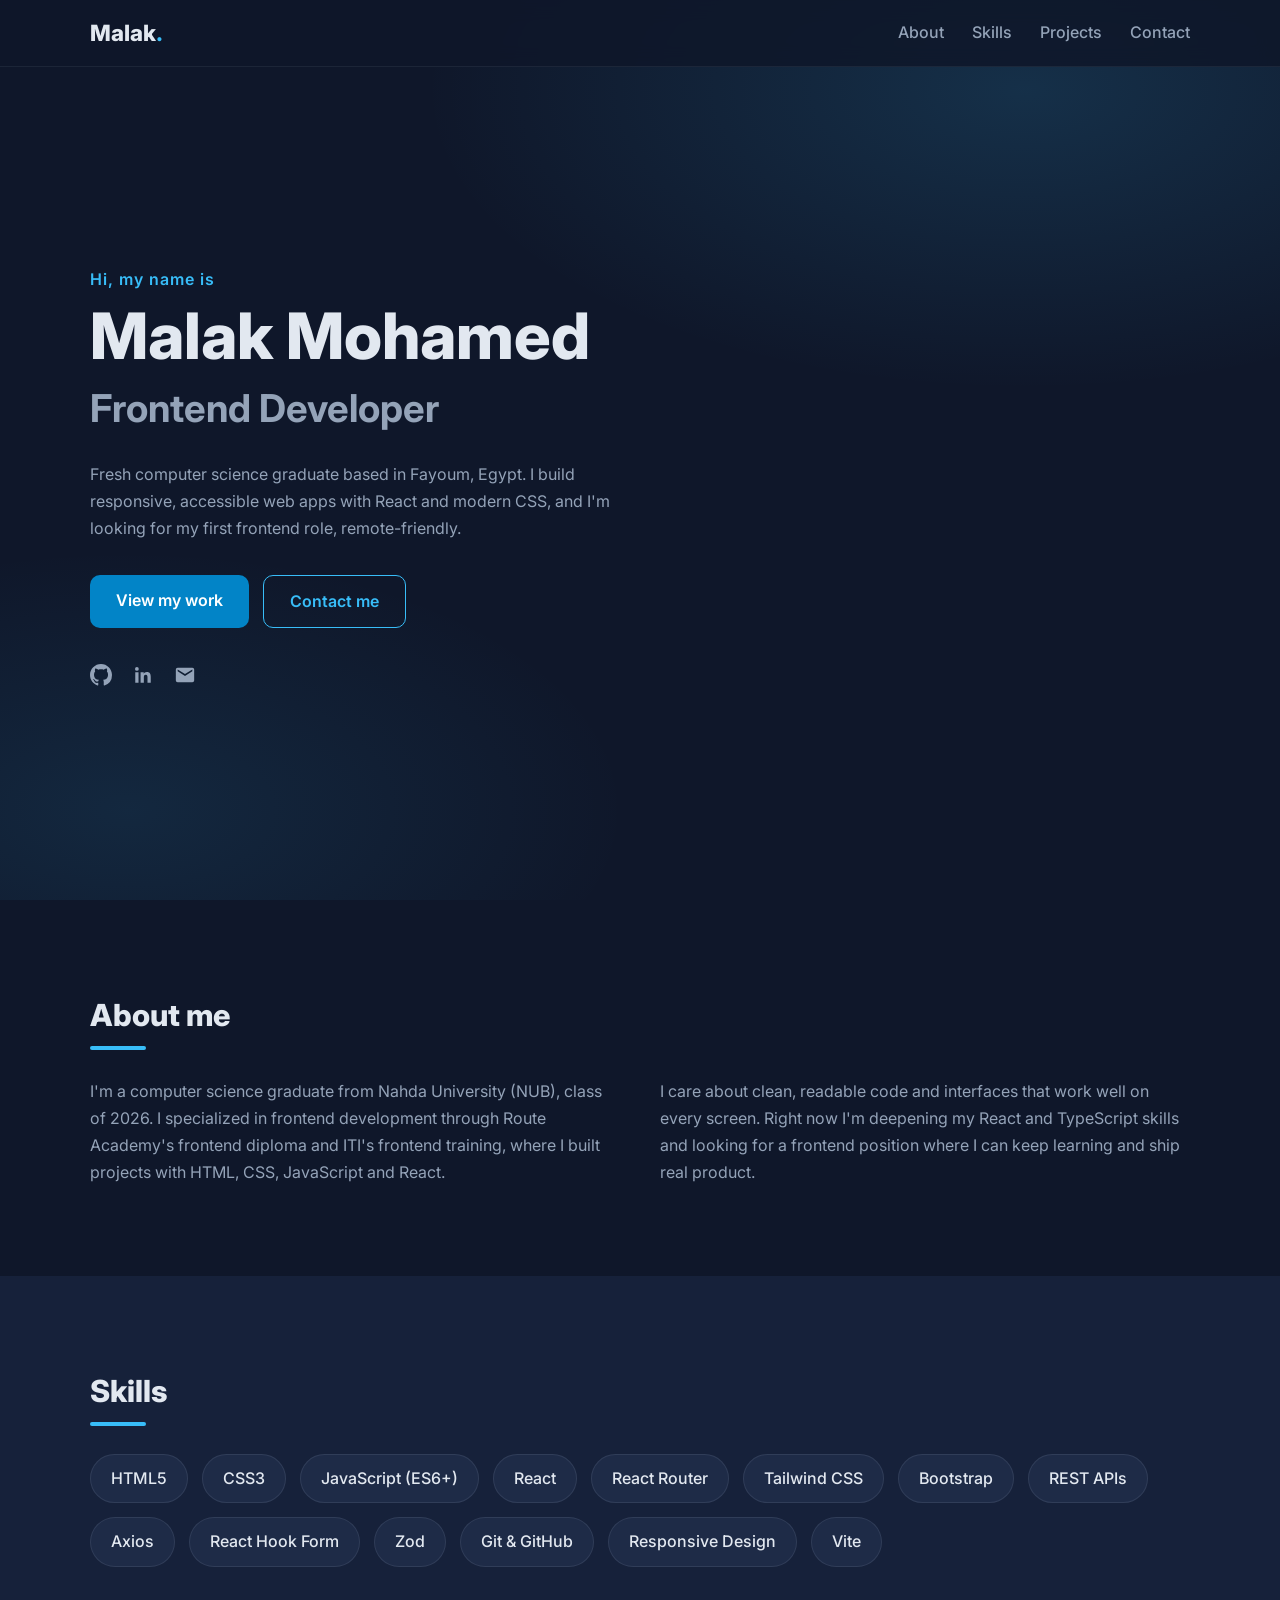
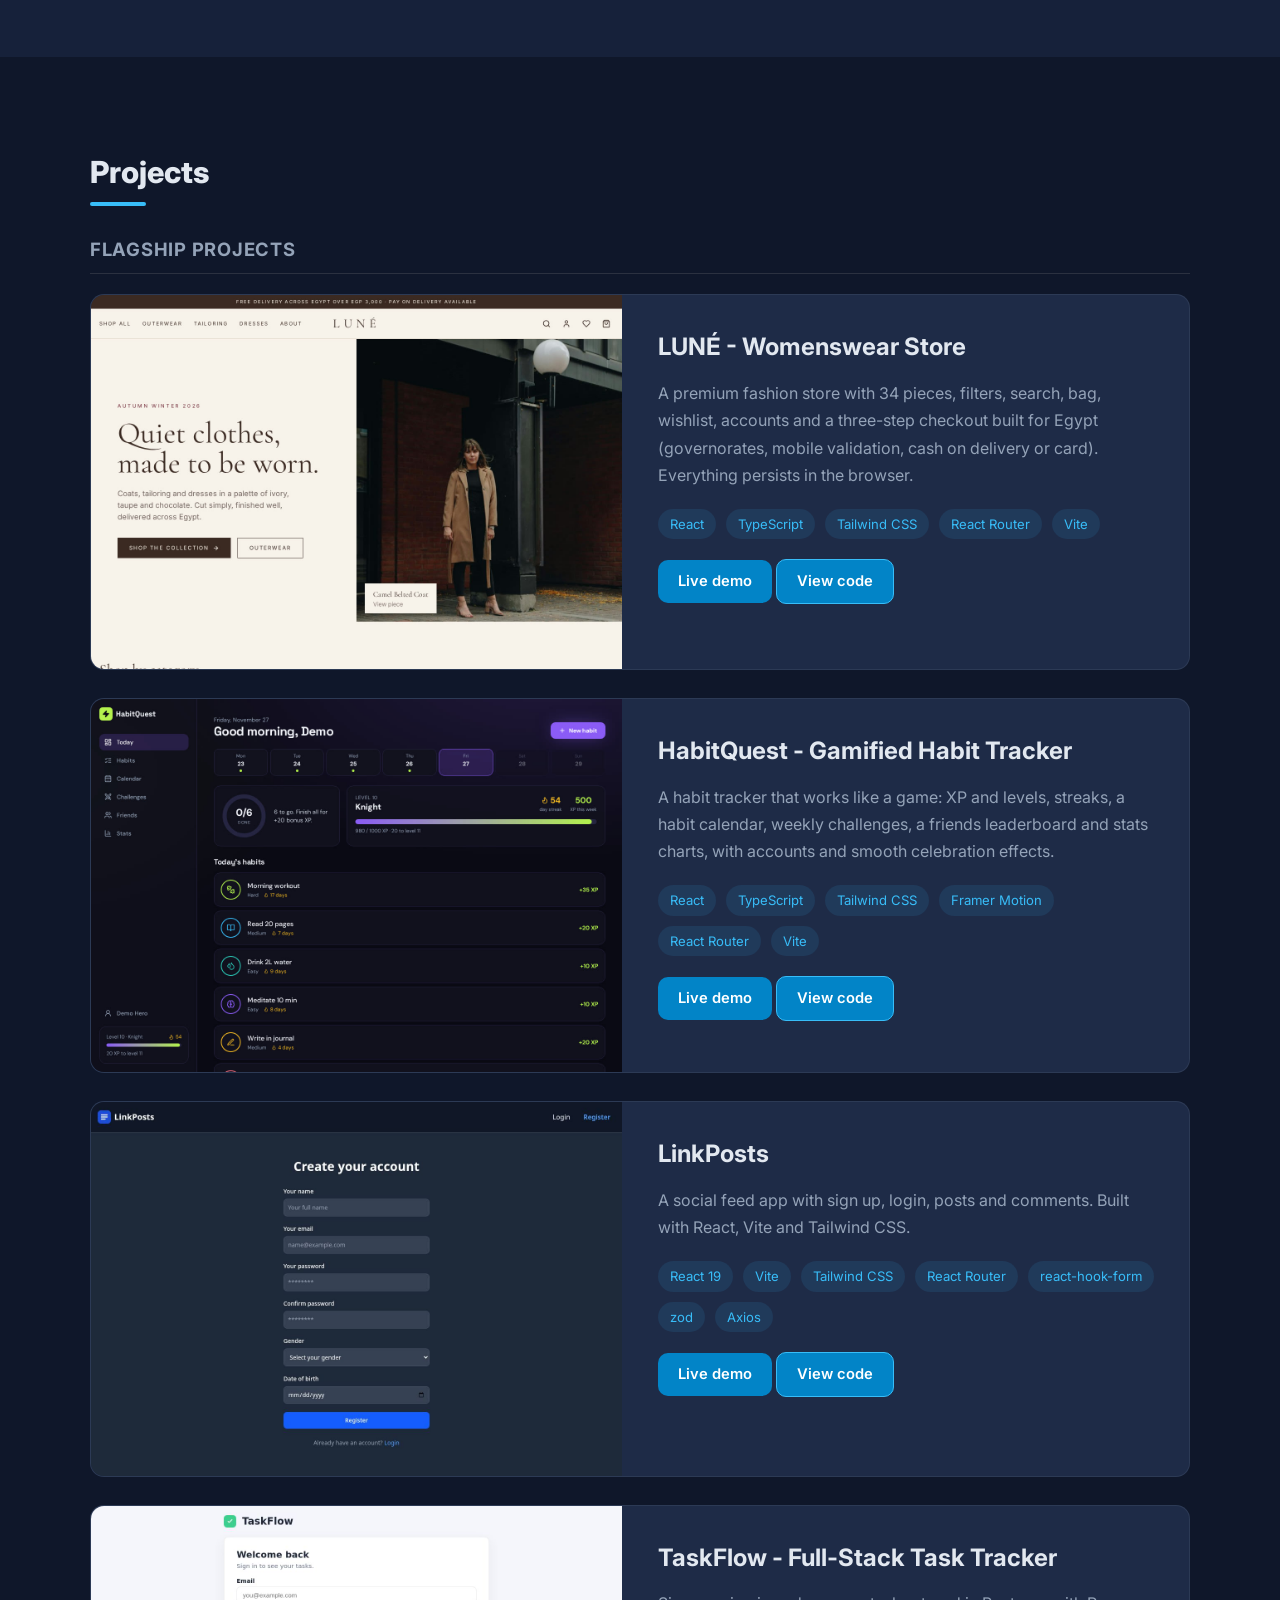
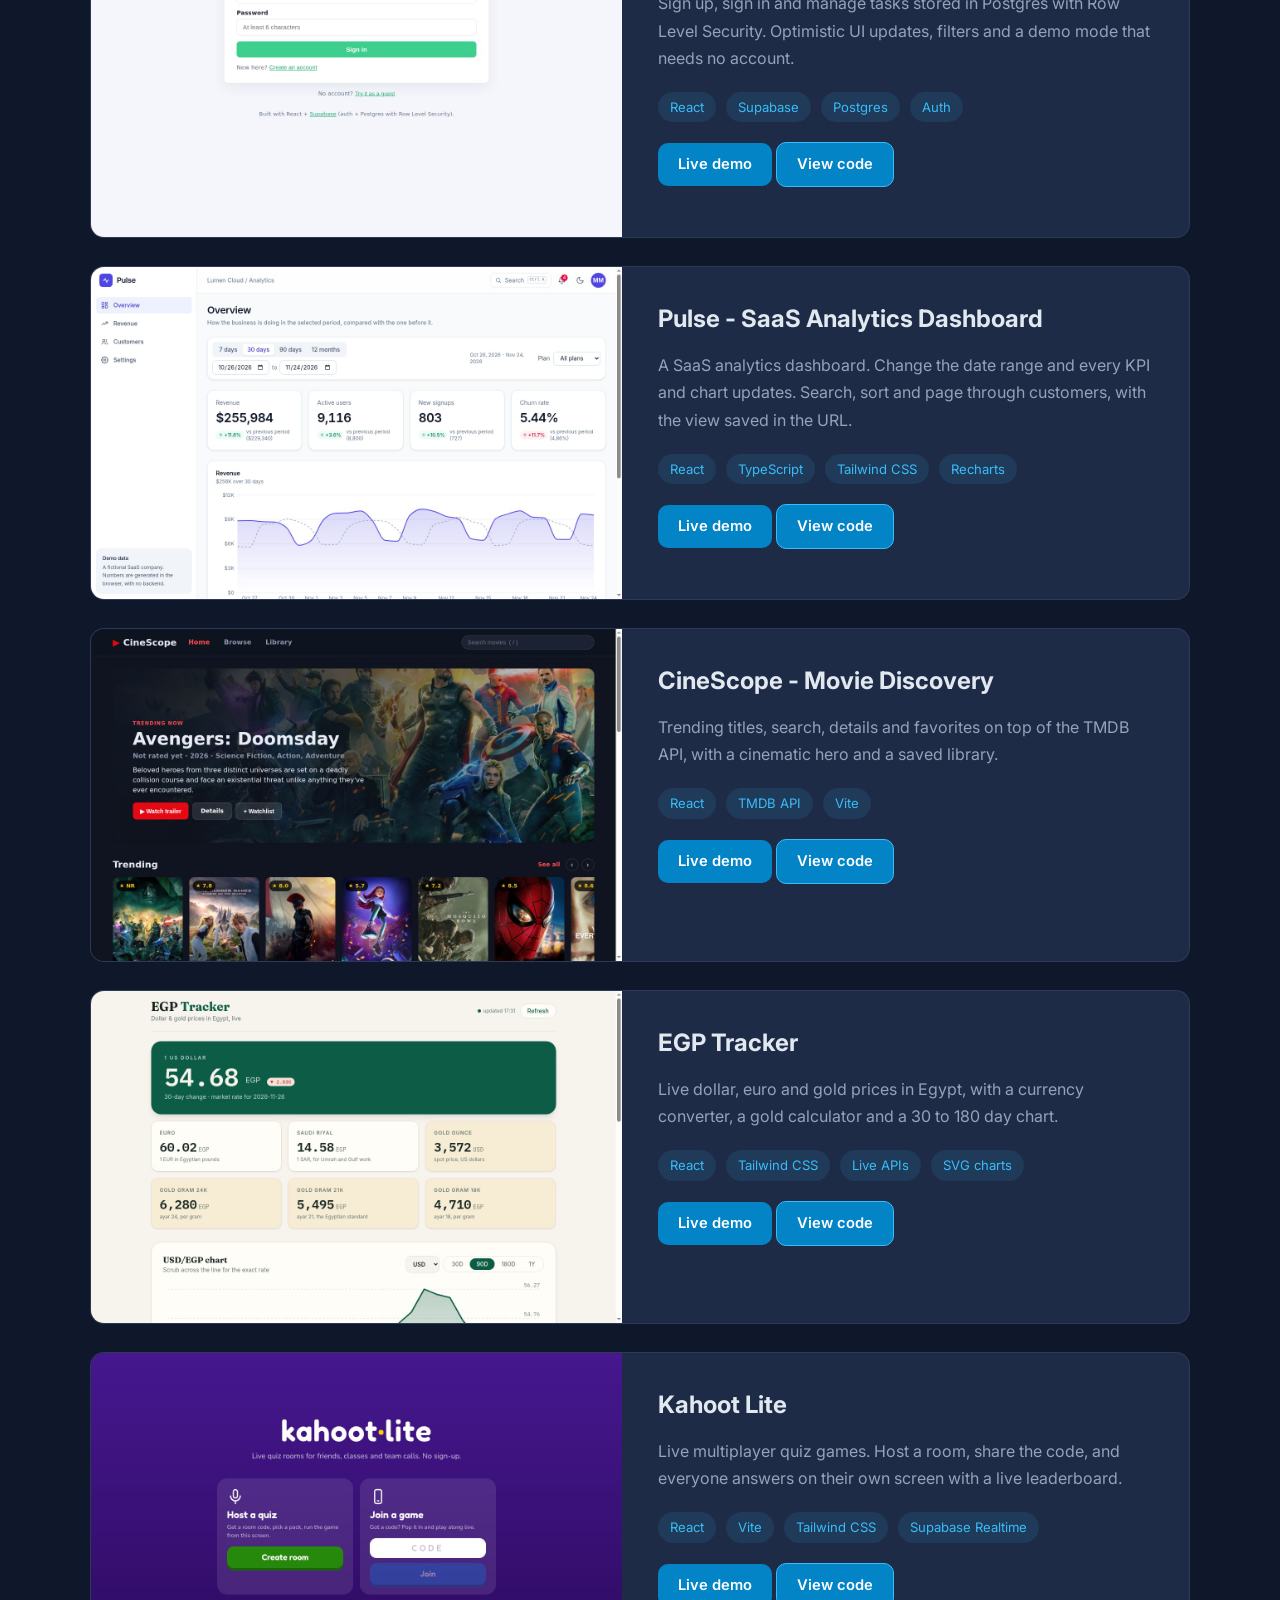
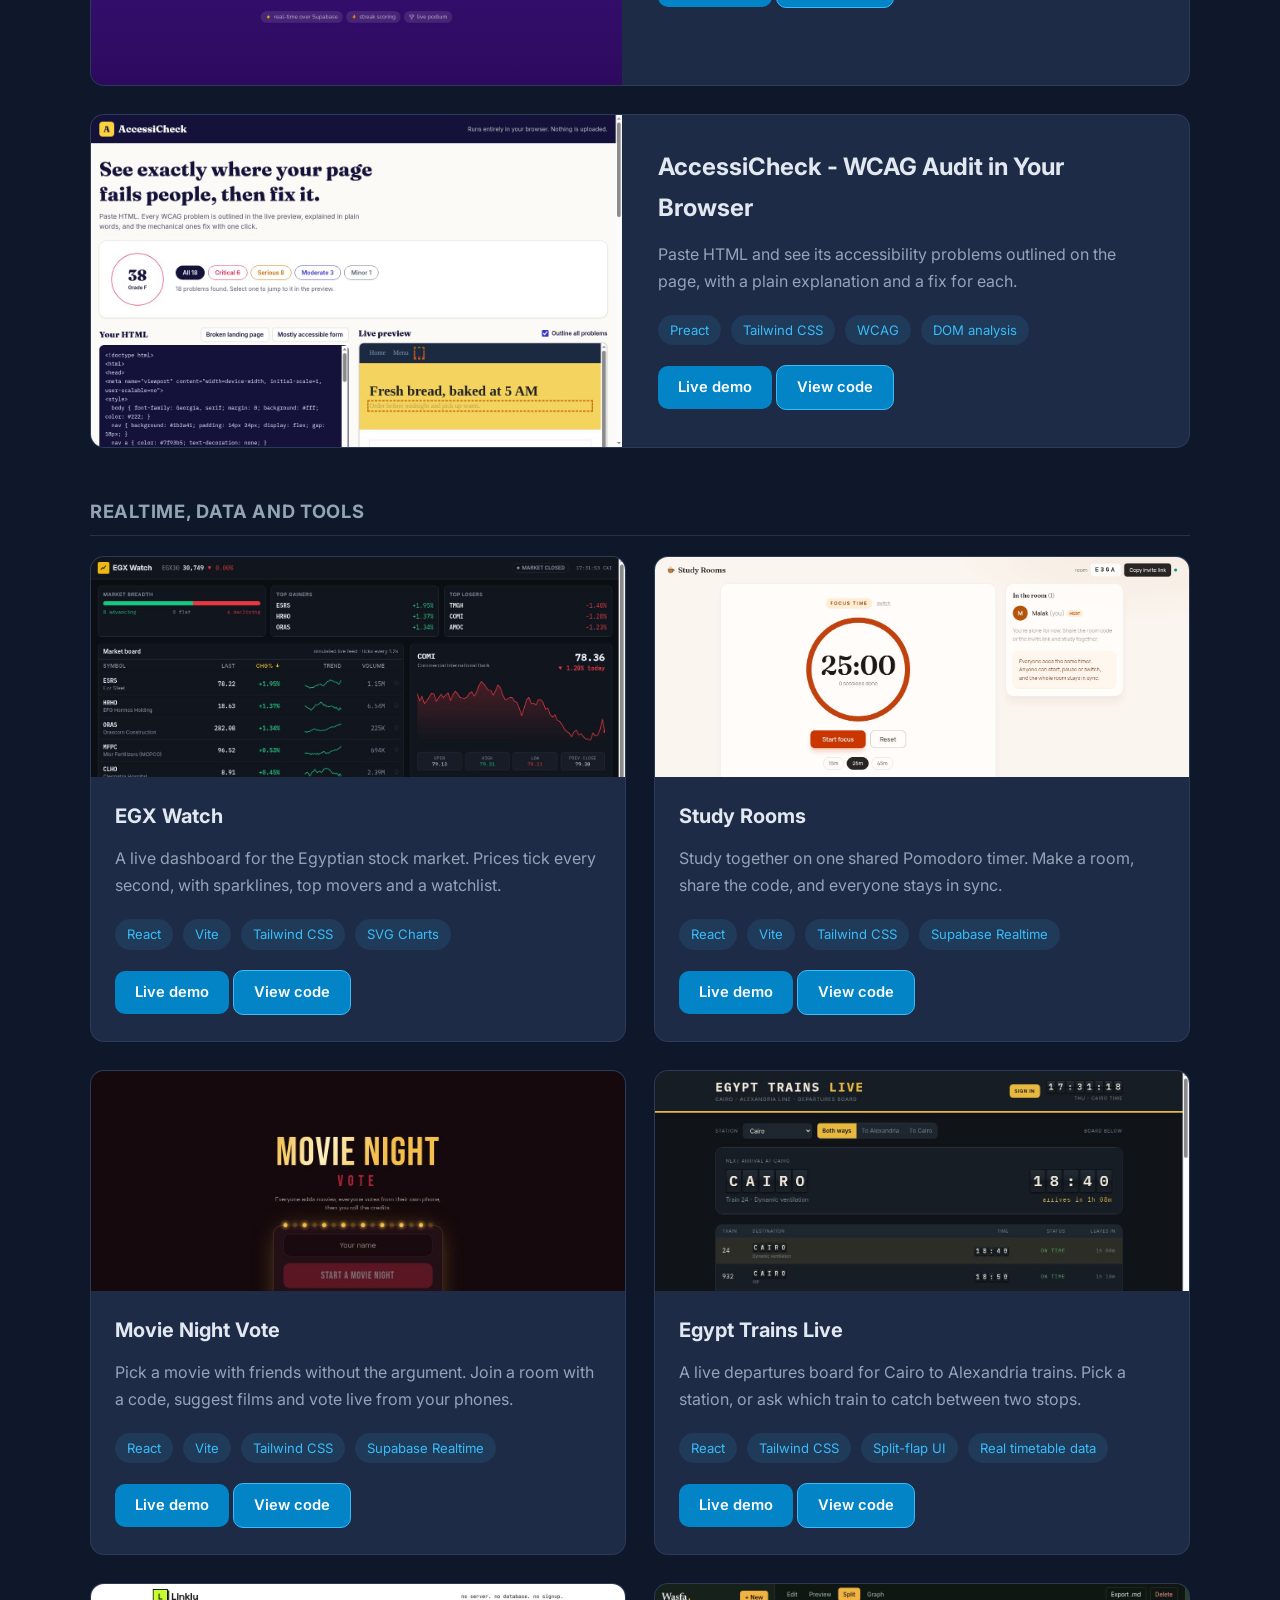
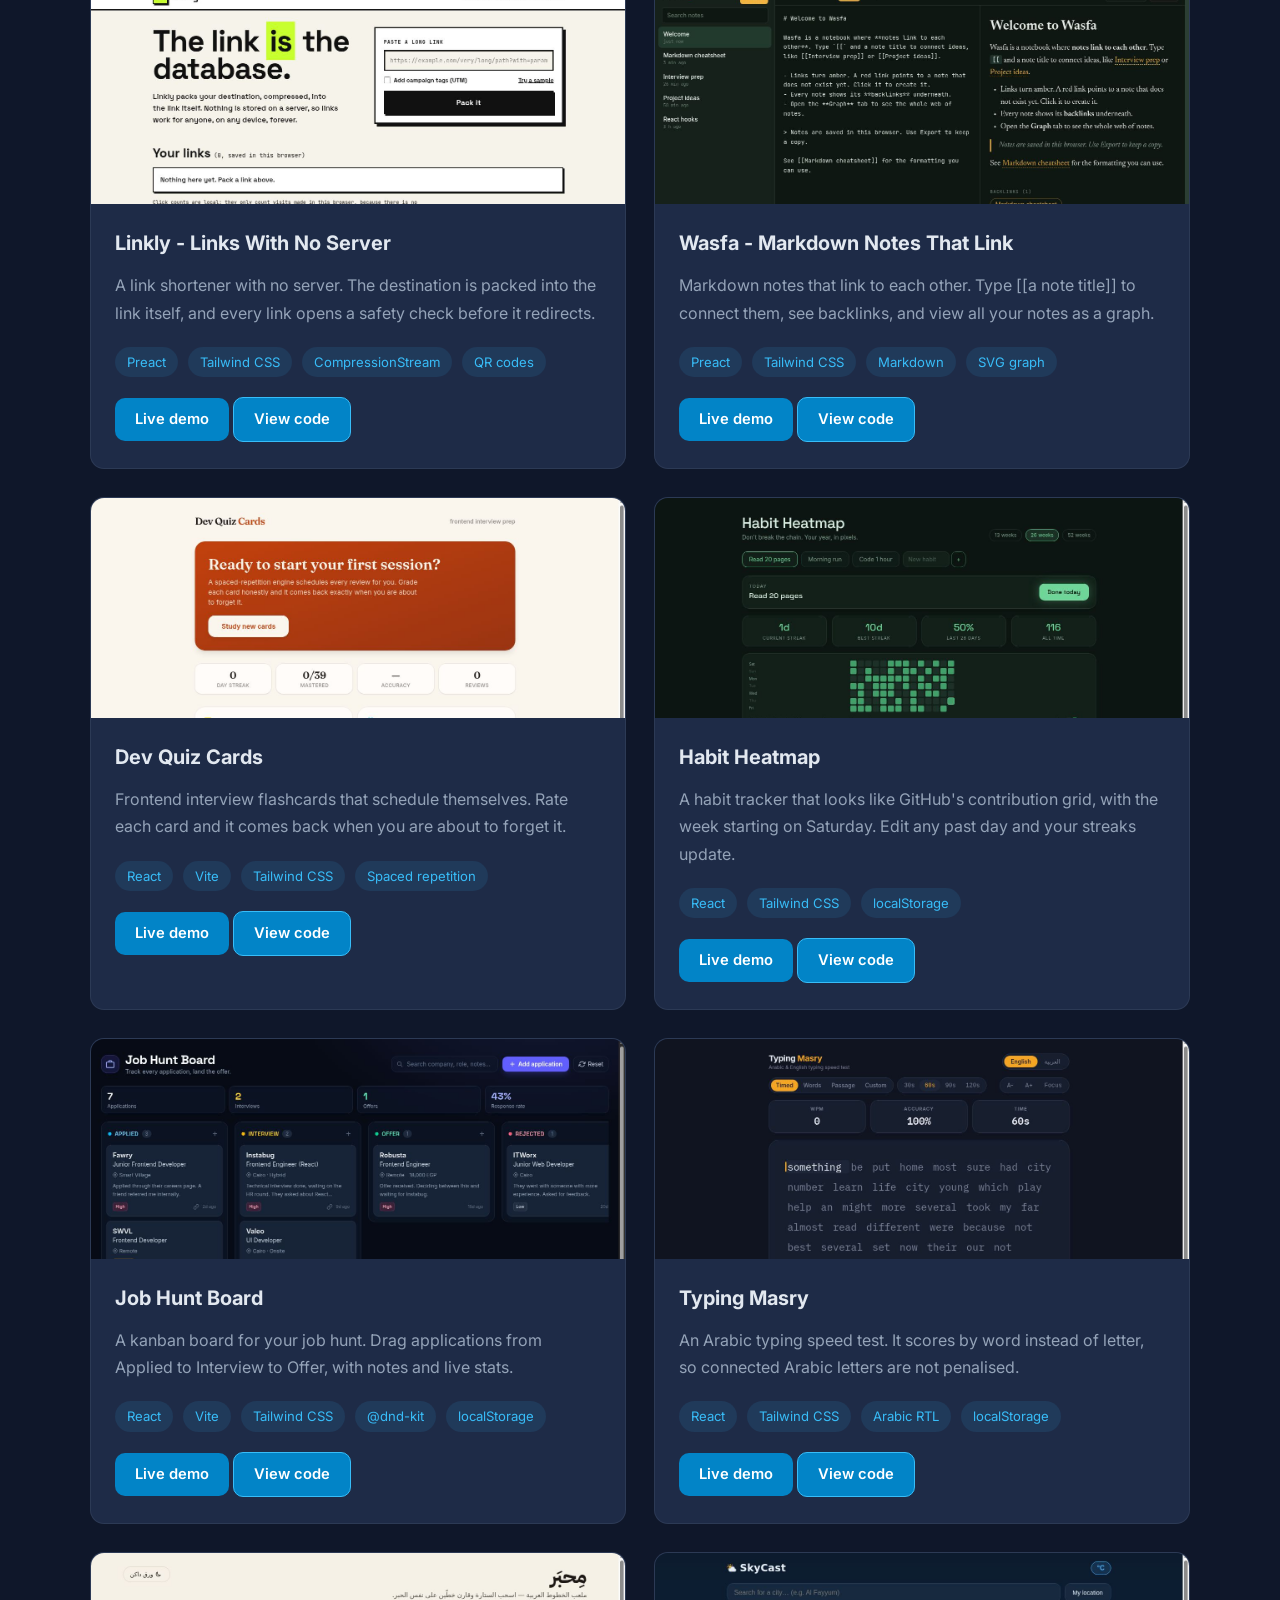
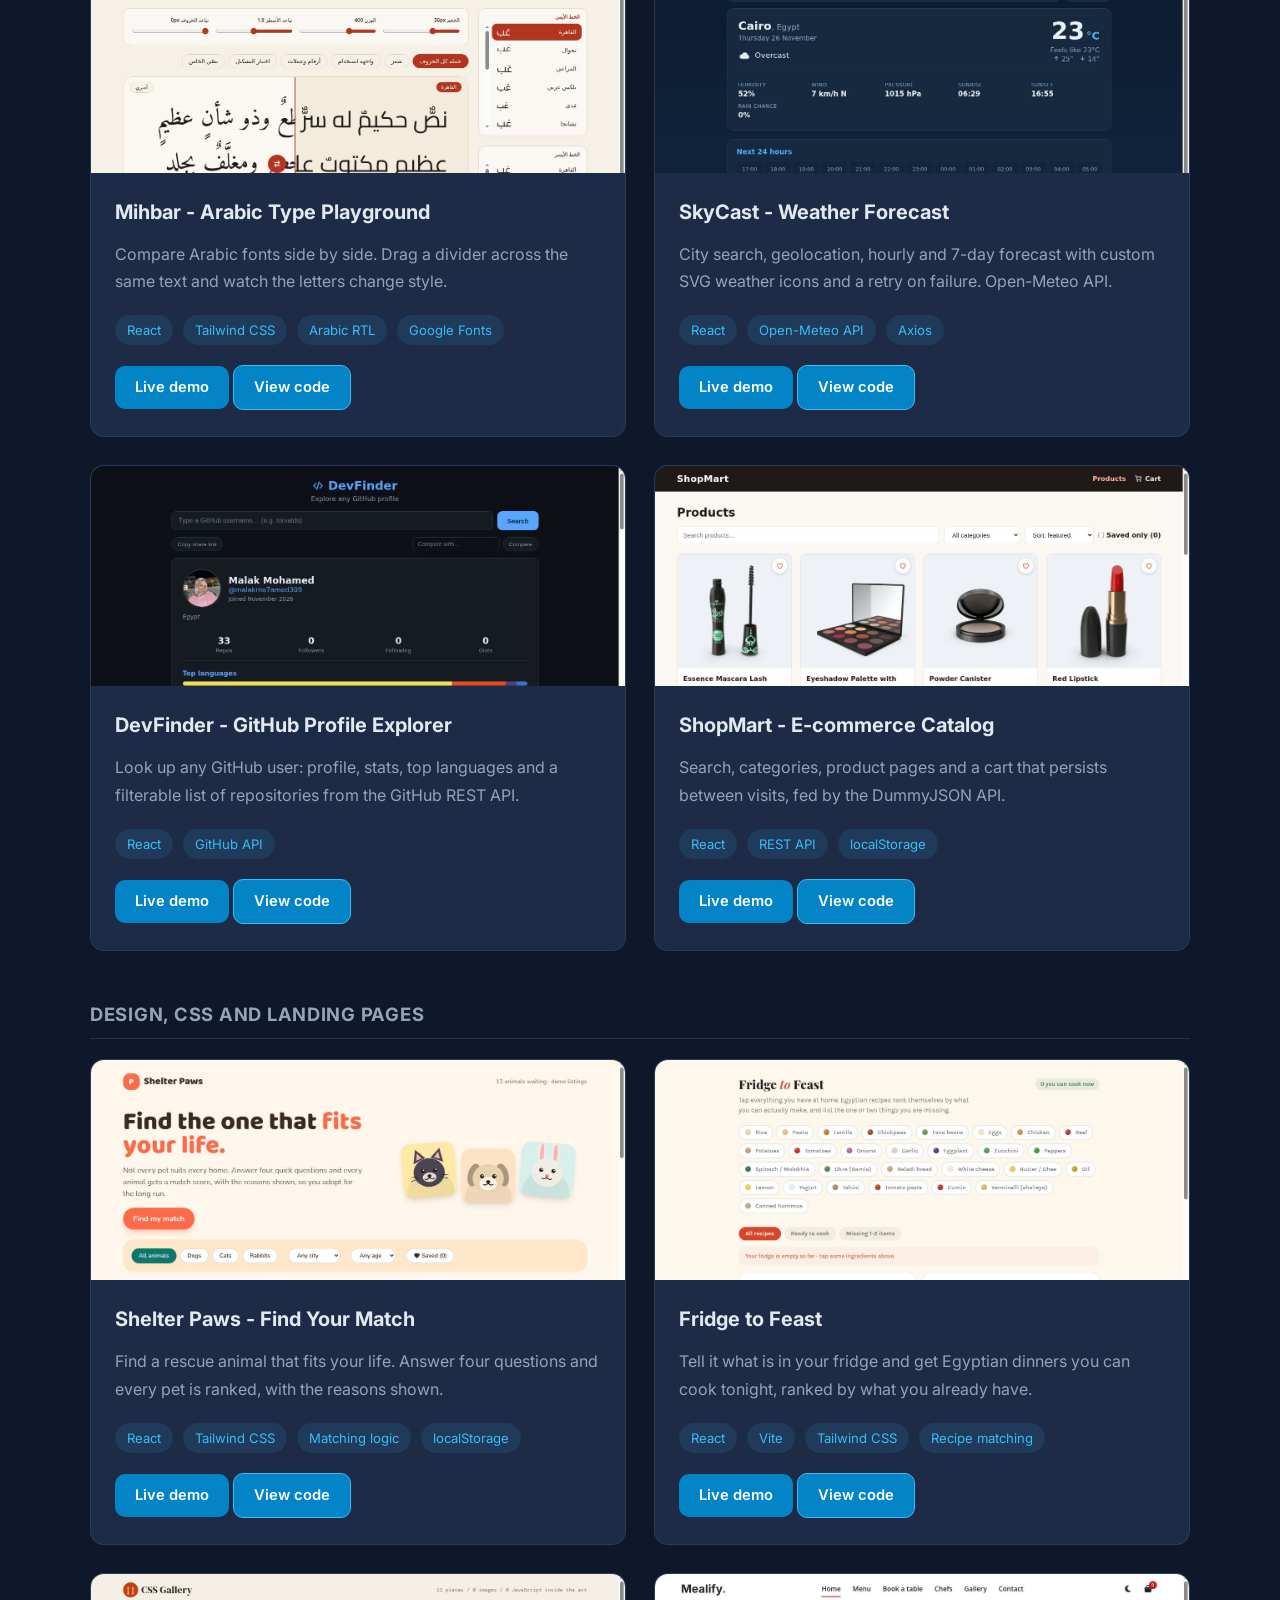
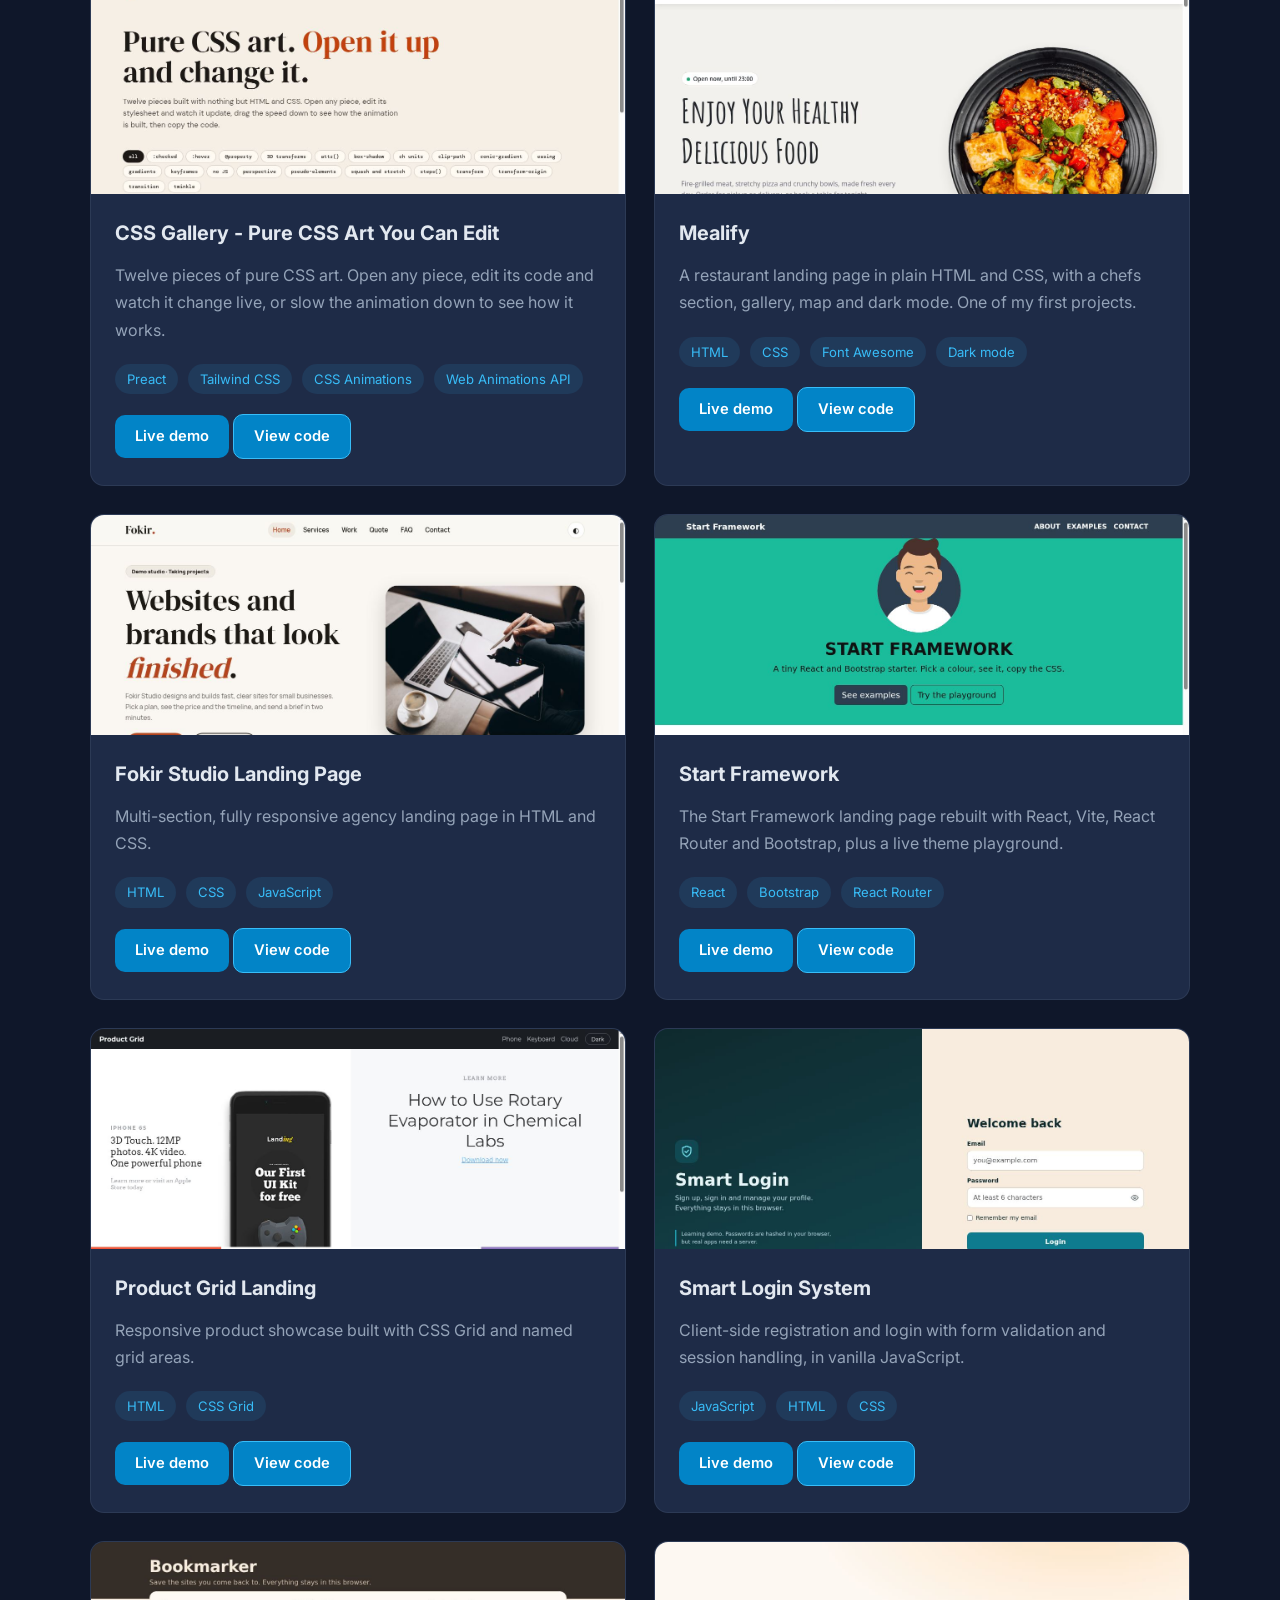
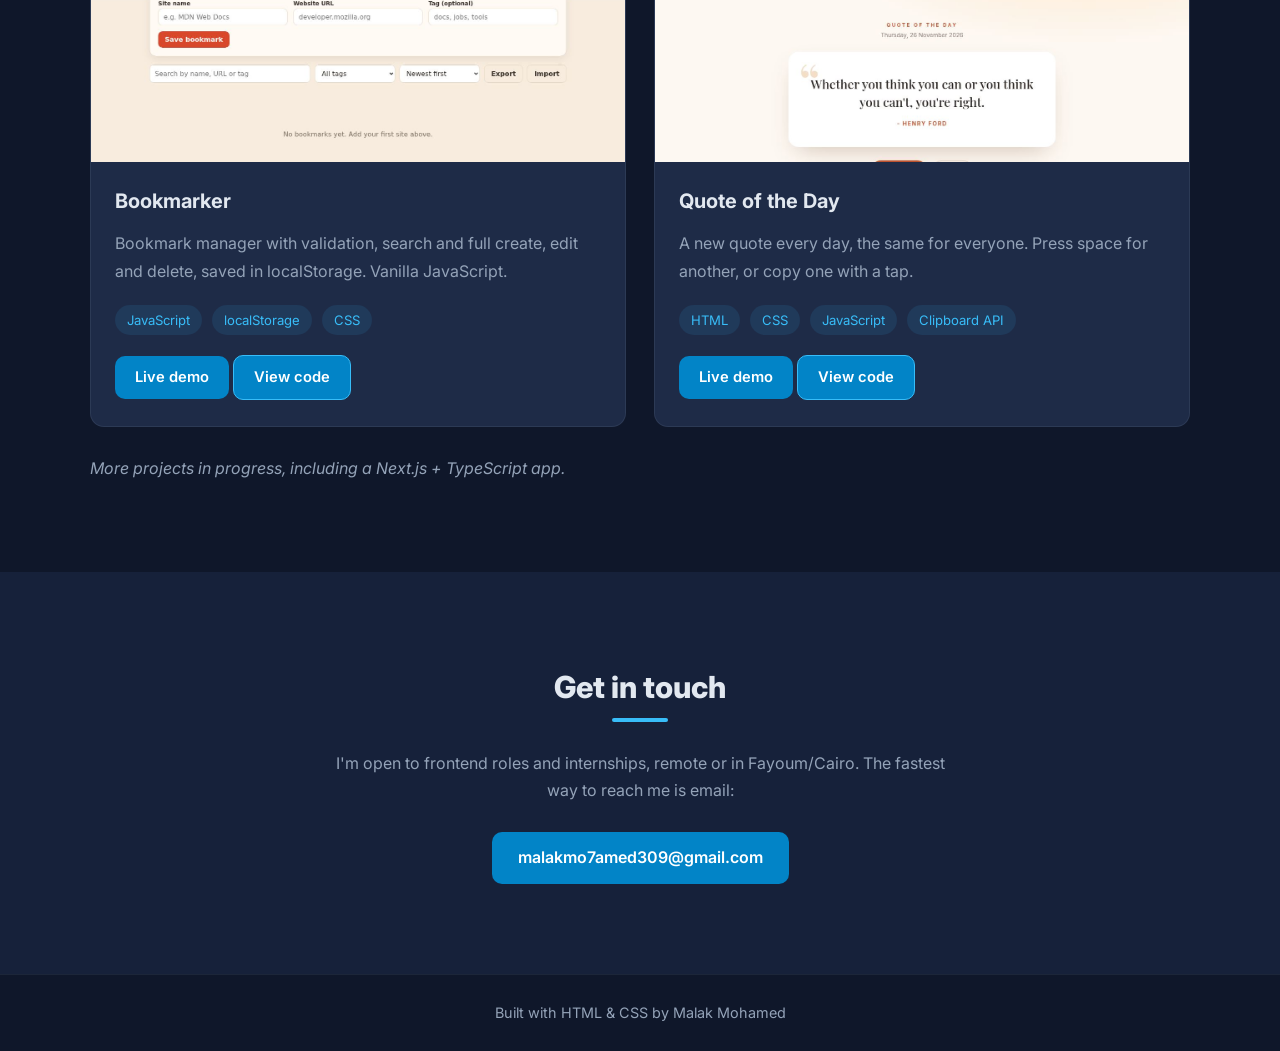
==== commit e25326cf: "Add HabitQuest to the portfolio" ====
--- a/index.html
+++ b/index.html
@@ -140,6 +140,28 @@
 
         <article class="project-card">
           <div class="project-media">
+            <img src="assets/p/HabitQuest.jpg" loading="lazy" alt="Screenshot of HabitQuest" />
+          </div>
+          <div class="project-body">
+            <h3>HabitQuest - Gamified Habit Tracker</h3>
+            <p>A habit tracker that works like a game: XP and levels, streaks, a habit calendar, weekly challenges, a friends leaderboard and stats charts, with accounts and smooth celebration effects.</p>
+            <ul class="tag-list">
+              <li>React</li>
+              <li>TypeScript</li>
+              <li>Tailwind CSS</li>
+              <li>Framer Motion</li>
+              <li>React Router</li>
+              <li>Vite</li>
+            </ul>
+            <div class="project-links">
+              <a href="https://malakmo7amed309.github.io/habitquest/" target="_blank" rel="noopener" class="btn btn-small">Live demo</a>
+              <a href="https://github.com/malakmo7amed309/habitquest" target="_blank" rel="noopener" class="btn btn-small btn-outline">View code</a>
+            </div>
+          </div>
+        </article>
+
+        <article class="project-card">
+          <div class="project-media">
             <img src="assets/p/LinkPosts.jpg" loading="lazy" alt="Screenshot of LinkPosts" />
           </div>
           <div class="project-body">
